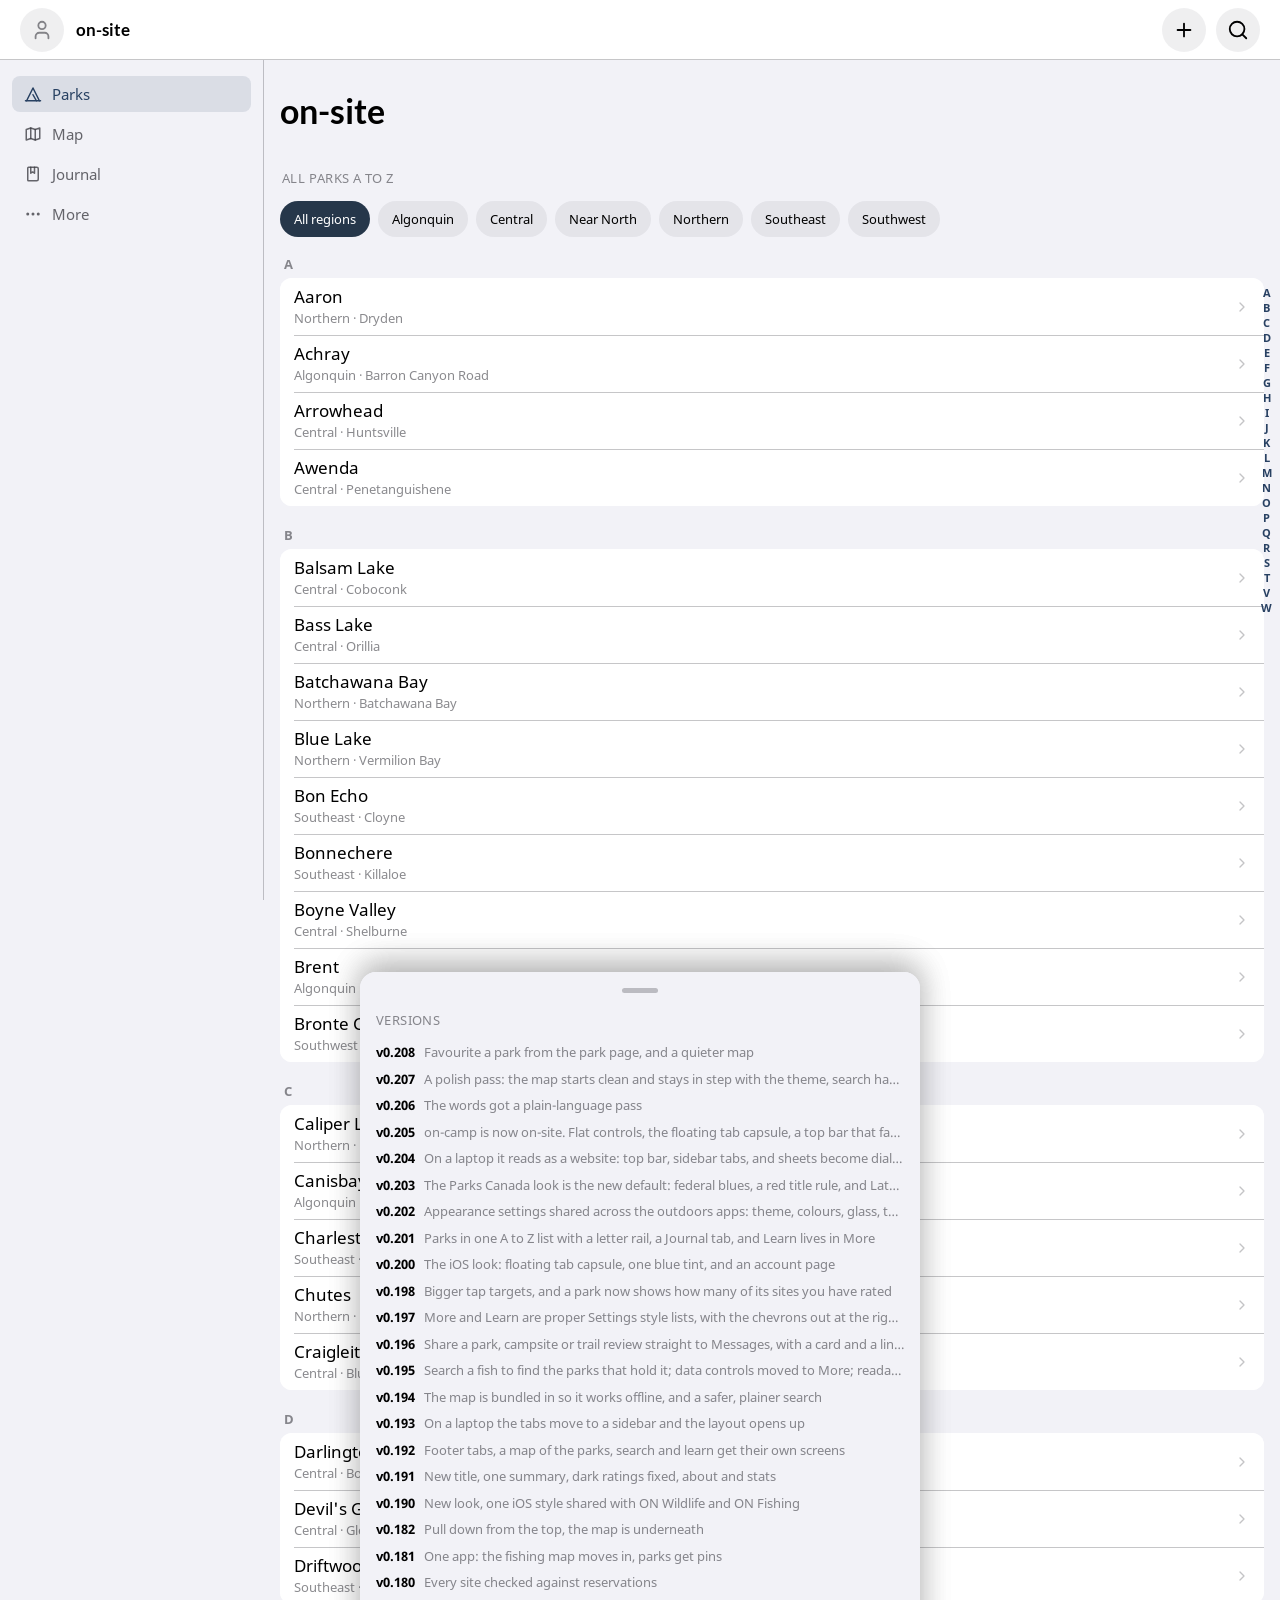
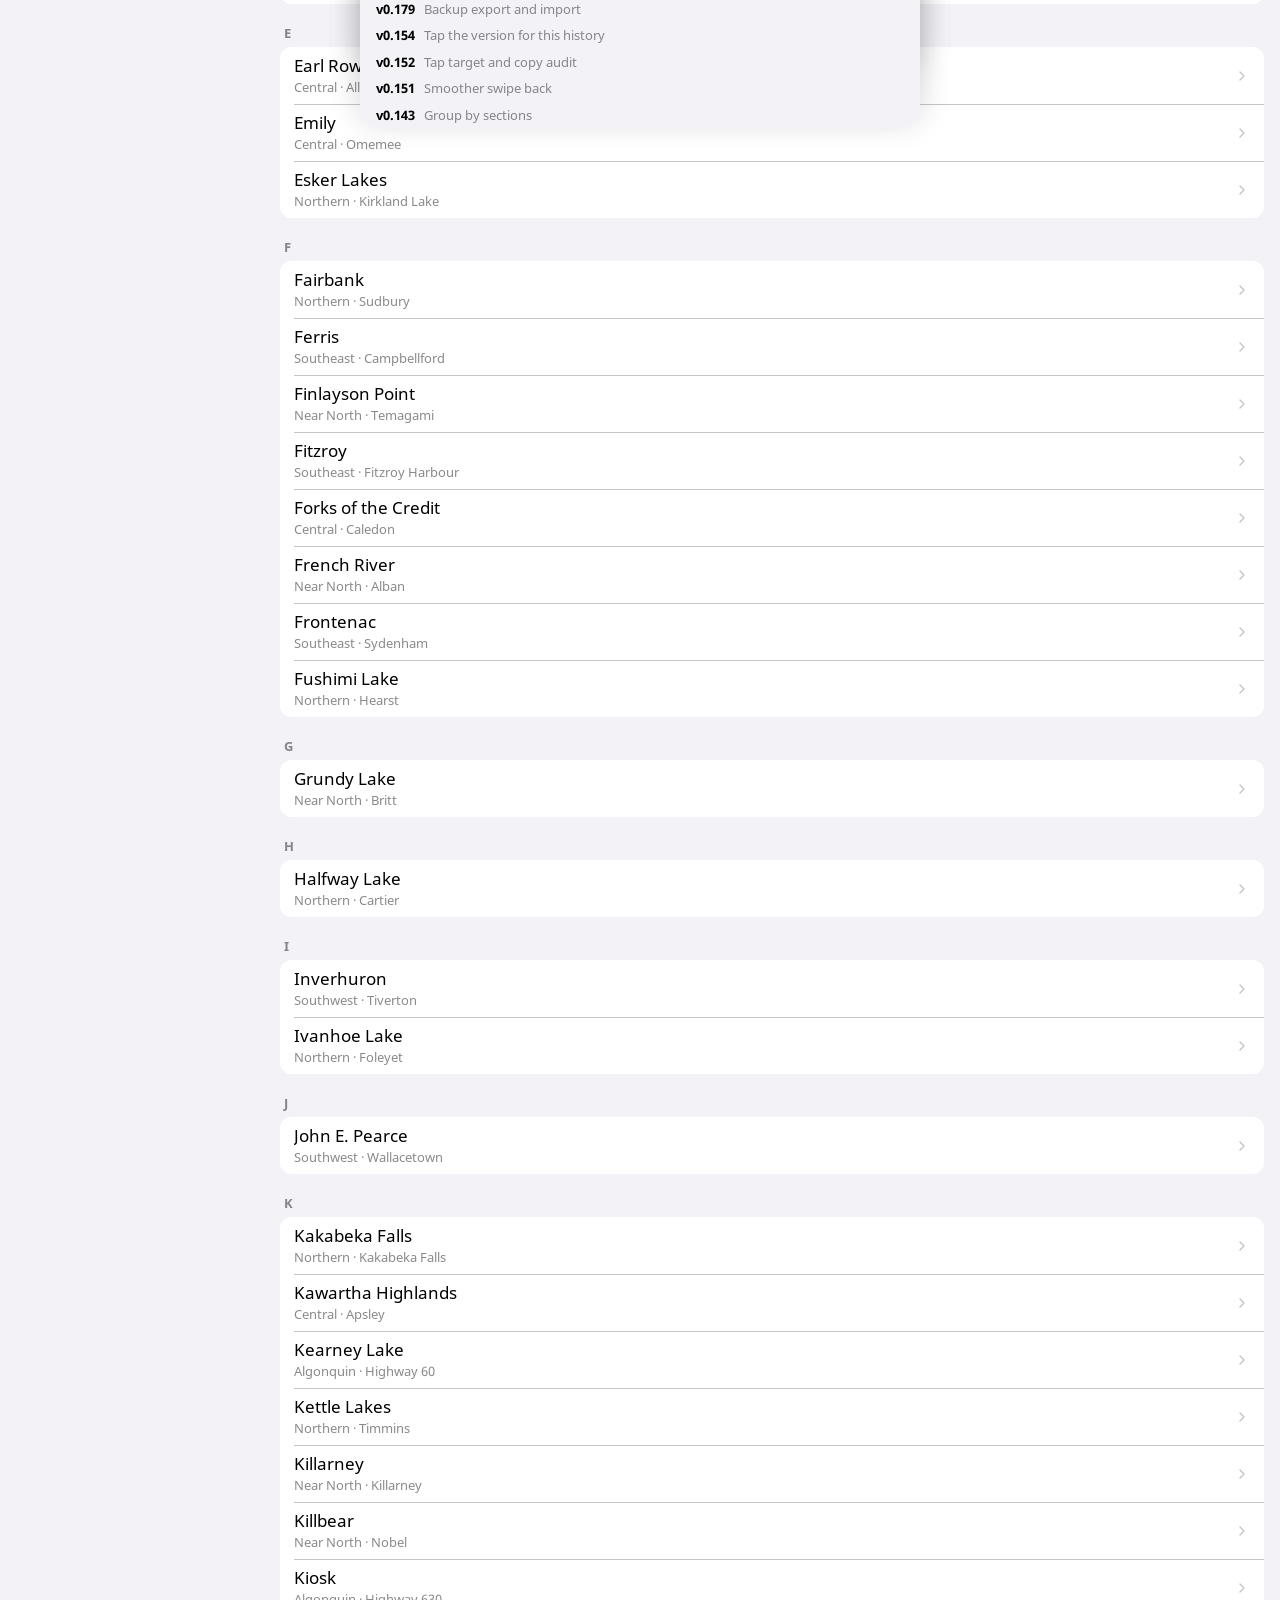
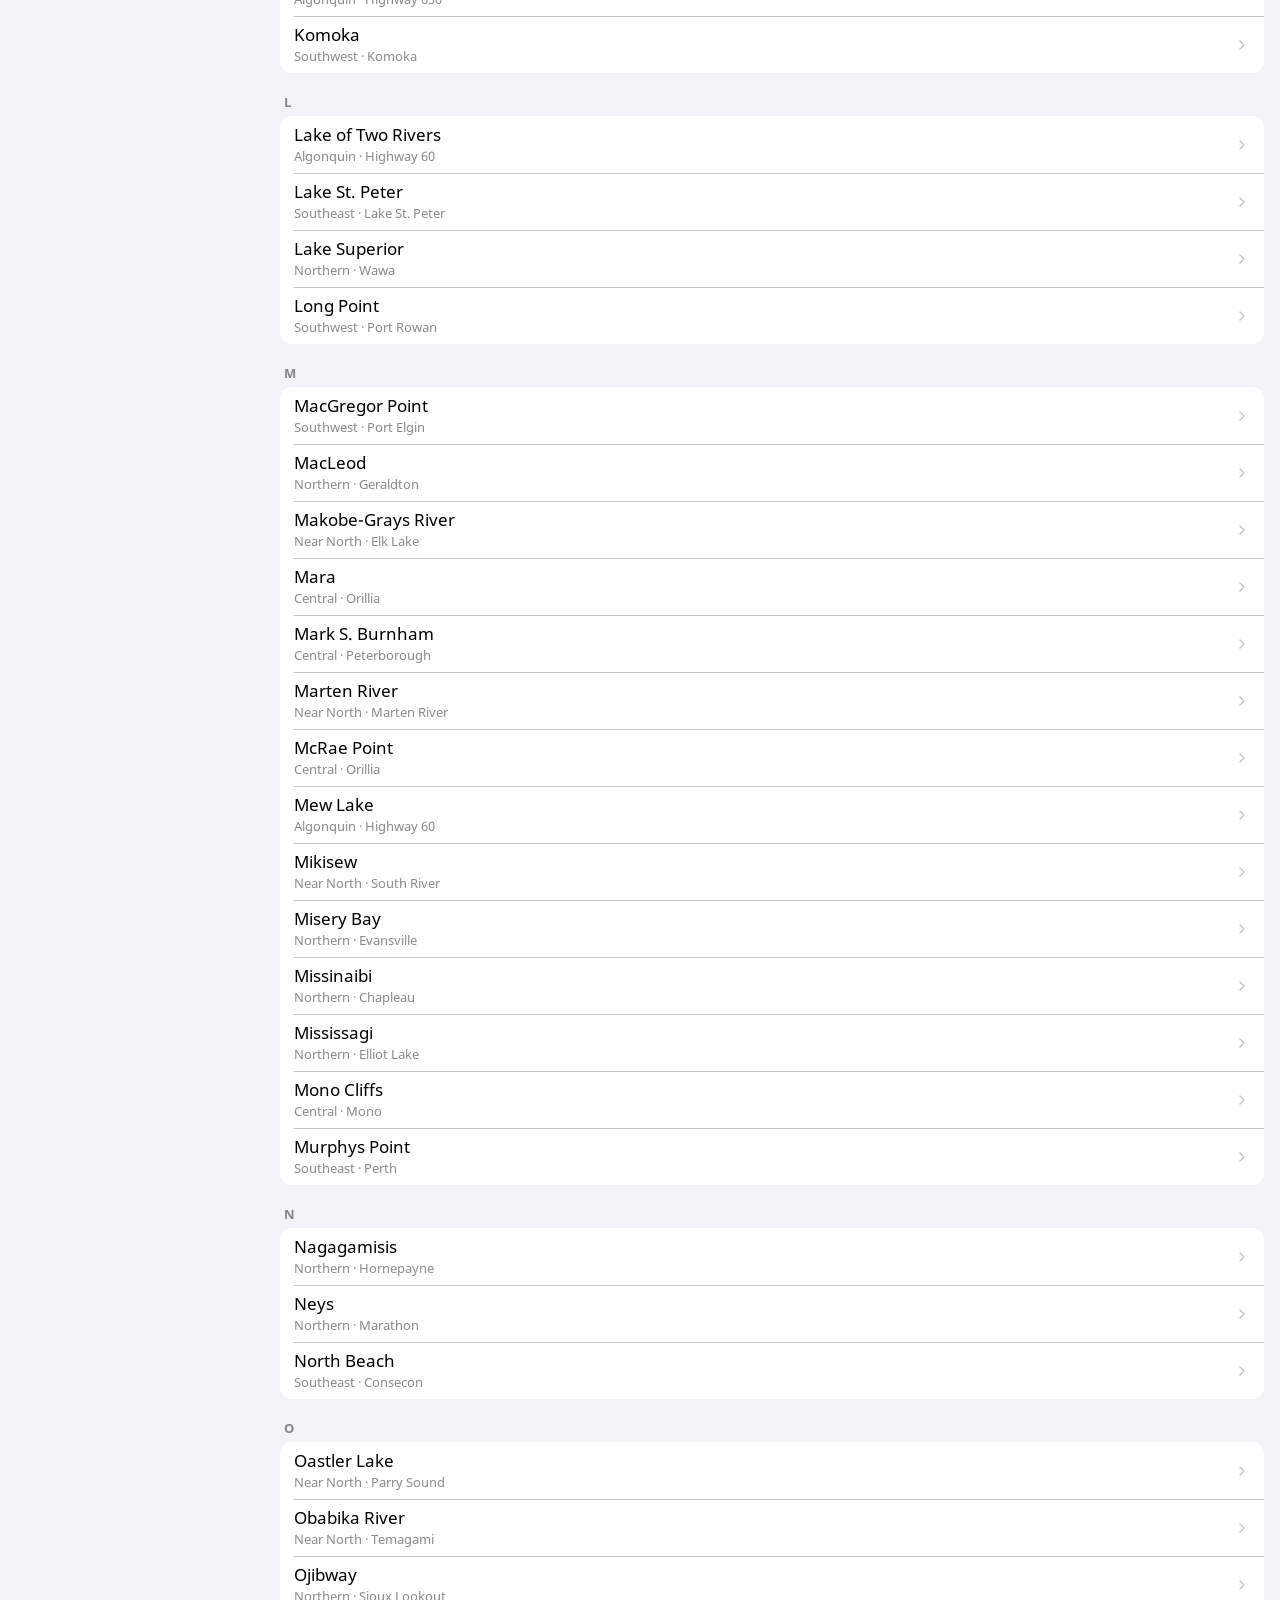
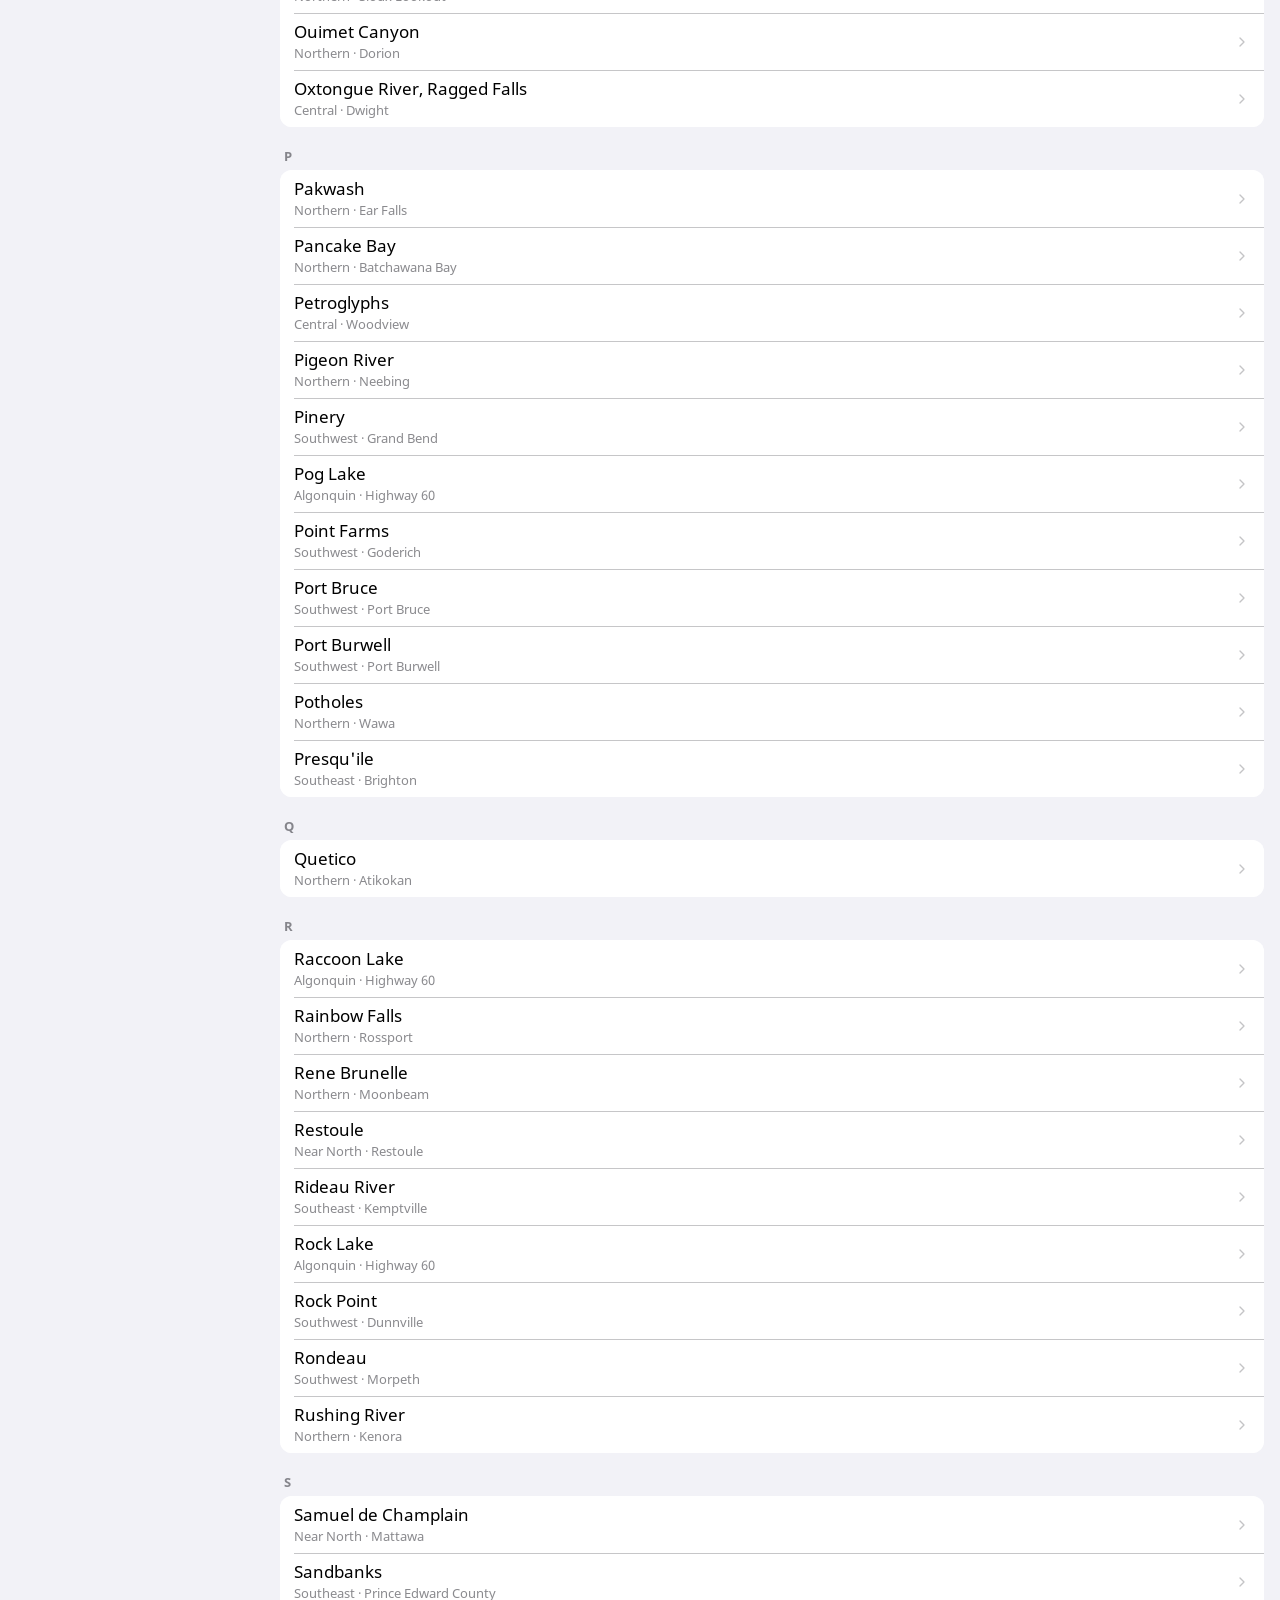
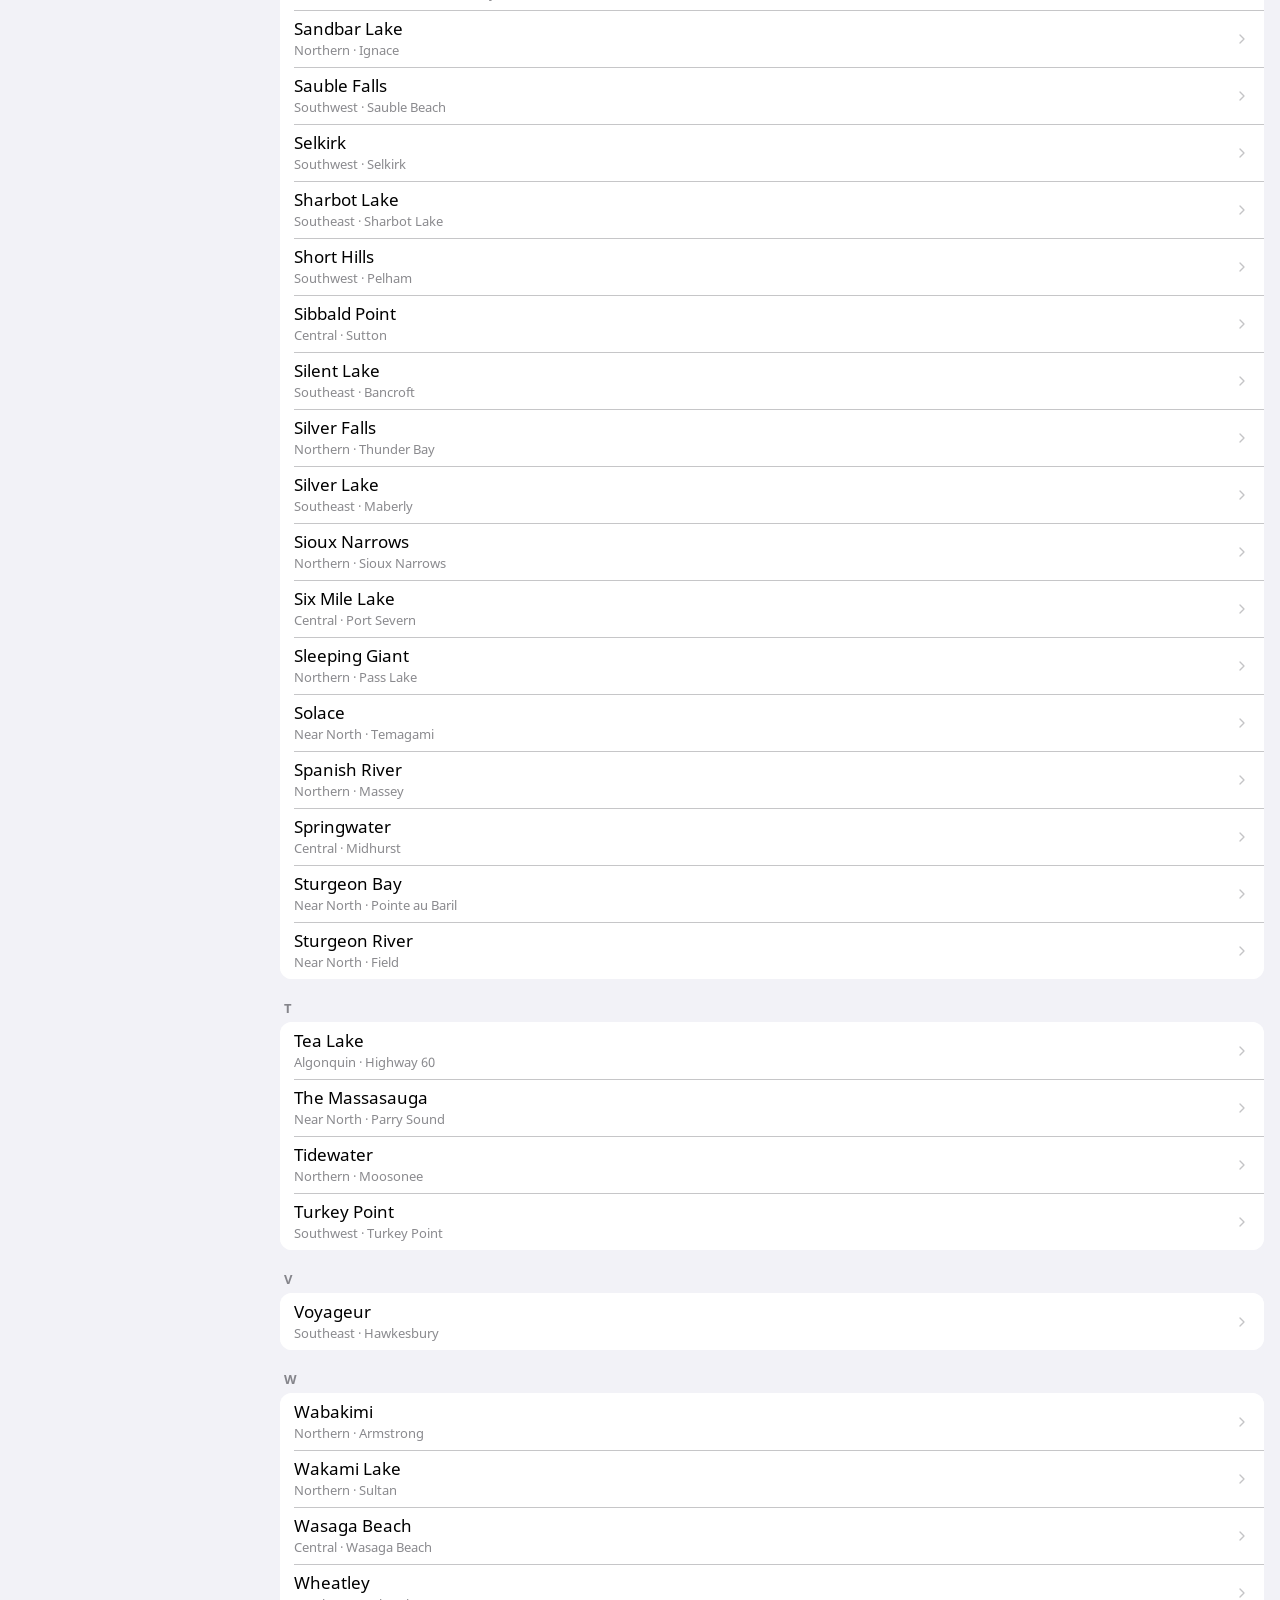
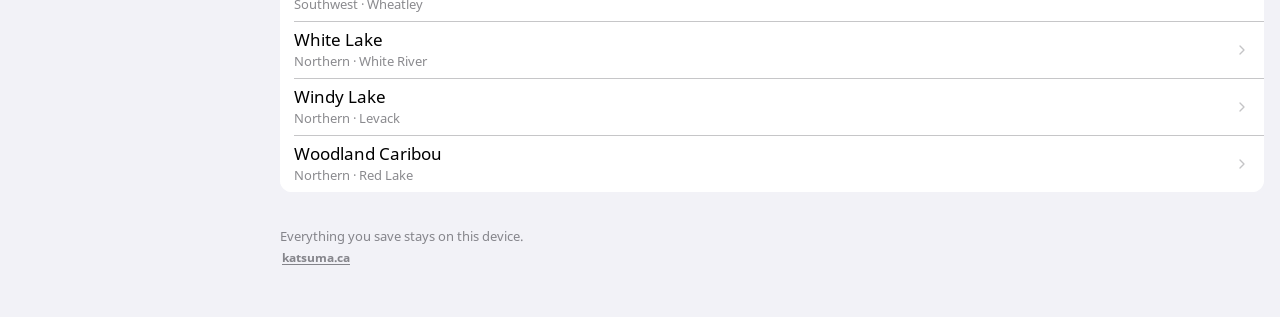
==== index.html @ 9e3ae84b "on-site: favourite a park from its own page, and a quieter map The heart on every park row sat direc" ====
<!DOCTYPE html>
<html lang="en">
<head>
<meta charset="UTF-8">
<meta name="viewport" content="width=device-width,initial-scale=1,viewport-fit=cover">
<title>on-site, an Ontario Parks site journal</title>
<link rel="manifest" href="./manifest.json">
<meta name="theme-color" content="#F2F2F7" media="(prefers-color-scheme: light)">
<meta name="theme-color" content="#000000" media="(prefers-color-scheme: dark)">
<meta name="apple-mobile-web-app-capable" content="yes">
<meta name="mobile-web-app-capable" content="yes">
<meta name="apple-mobile-web-app-status-bar-style" content="default">
<meta name="apple-mobile-web-app-title" content="on-site">
<link rel="apple-touch-icon" href="./apple-touch-icon.png">
<link rel="icon" type="image/png" href="./icon-192.png">
<script>
/* Appearance, stamped before first paint so there is no flash. One JSON key,
   'outdoors-appearance', shared by every outdoors app on this origin:
   { theme:'auto'|'light'|'dark', glass:'on'|'off', palette, face, size:'s'|'m'|'l'|'xl' }.
   Defaults (auto, on, m) stamp nothing. This app wears the parks look only:
   palettes and faces stored by the sibling apps are read but never stamped
   here. The old per-app 'oncamp-appearance' theme migrates into the key
   once, then only the key is read. */
(function(){
  var d=document.documentElement;
  try{
    var K='outdoors-appearance', a=null, save=false;
    try{ a=JSON.parse(localStorage.getItem(K)); }catch(x){}
    if(!a||typeof a!=='object') a={};
    var old=localStorage.getItem('oncamp-appearance');
    if(old!=null){
      if((old==='light'||old==='dark')&&!a.theme){ a.theme=old; save=true; }
      localStorage.removeItem('oncamp-appearance');
    }
    /* one time: face "system" saved before the parks round was the old
       default, not a choice, so it moves to the new default. a System
       pick made in the panel now writes v2 alongside, so it sticks. */
    if(a.face==='system'&&!a.v2){ delete a.face; a.v2=1; save=true; }
    if(a.palette==='shore'){ a.palette='parks'; save=true; }
    if(save) localStorage.setItem(K,JSON.stringify(a));
    if(a.theme==='light'||a.theme==='dark') d.setAttribute('data-theme',a.theme);
    if(a.glass==='off') d.setAttribute('data-glass','off');
    /* this app wears the parks look only: stored palettes and faces from
       the sibling apps are read but never stamped here */
    if(['s','l','xl'].indexOf(a.size)>=0) d.setAttribute('data-textsize',a.size);
  }catch(e){}
})();
</script>
<link rel="stylesheet" href="assets/ios.css">
</head>
<body>

<header class="ios-header" id="iosHeader">
  <div class="ios-header-row">
    <button class="ios-avatar" id="avatarBtn" type="button" aria-label="Account"><svg aria-hidden="true"><use href="assets/icons.svg#user"/></svg></button>
    <span class="ios-brand">on-site</span>
    <div class="ios-header-actions">
      <button class="ios-glass-btn" id="rateSiteBtn" type="button" aria-label="Rate a campsite"><svg aria-hidden="true"><use href="assets/icons.svg#plus"/></svg></button>
      <button class="ios-glass-btn" id="searchBtn" type="button" aria-label="Search"><svg aria-hidden="true"><use href="assets/icons.svg#search"/></svg></button>
    </div>
  </div>
</header>

<main id="views">
<section id="view-parks">
  <div class="appbar">
    <div class="titlebar"><h1 id="appTitle" style="cursor:pointer;-webkit-tap-highlight-color:transparent">on-site</h1></div>
  </div>
  <div class="wrap">
    <div id="parkList"></div>

  </div>
  <div class="azrail" id="azRail" aria-label="Jump to a letter" hidden></div>
  <footer>
    Everything you save stays on this device.<br>
    <a class="footlink" href="https://katsuma.ca/" target="_blank" rel="noopener">katsuma.ca</a>
  </footer>
</section>

<section id="view-park" hidden>
  <div class="backbar"><div class="inner">
    <button class="backbtn" id="backBtn"><svg width="20" height="20" viewBox="0 0 24 24" fill="none" stroke="currentColor" stroke-width="2.4"><path d="m15 18-6-6 6-6"/></svg><span id="backLabel">All Parks</span></button>
  </div></div>
  <div class="wrap" id="parkBody"></div>
  <footer>
    Everything you save stays on this device.<br>
    <a class="footlink" href="https://katsuma.ca/" target="_blank" rel="noopener">katsuma.ca</a>
    <br><br>
    <button class="resetlink" id="resetBtnPark"></button>
  </footer>
</section>

<section id="view-search" class="tabscreen" hidden>
  <div class="wrap">
    <div class="search-head">
      <h1 class="screen-title" data-i18n="Search">Search</h1>
      <button class="search-cancel" id="searchCancel" type="button" data-i18n="Cancel">Cancel</button>
    </div>
    <div class="gsearch" id="gsearch">
      <svg width="18" height="18" viewBox="0 0 24 24" fill="none" stroke="currentColor" stroke-width="2" aria-hidden="true"><circle cx="11" cy="11" r="7"/><path d="m20 20-3.5-3.5"/></svg>
      <input id="gq" inputmode="search" autocomplete="off" placeholder="Search parks, campgrounds and sites" data-i18n-ph="Search parks, campgrounds and sites" aria-label="Search parks, campgrounds and sites">
      <button class="gclear" id="gclear" aria-label="Clear search">✕</button>
    </div>
    <div id="gresults" class="gresults" hidden></div>
    <p class="search-hint" id="searchHint" data-i18n="Every park, campground, site and trail in the guide.">Every park, campground, site and trail in the guide.</p>
  </div>
</section>

<section id="view-map" class="tabscreen" hidden>
  <div class="map-wrap">
    <div id="campMap"></div>
    <div class="map-card" id="campMapChips"></div>
    <div class="map-fabs"><button class="fab" id="mapLocate" type="button" aria-label="Find my location"><svg viewBox="0 0 24 24" fill="none" stroke="currentColor" stroke-width="2"><circle cx="12" cy="12" r="7"/><path d="M12 2v3M12 19v3M2 12h3M19 12h3"/><circle cx="12" cy="12" r="2.4" fill="currentColor" stroke="none"/></svg></button></div>
  </div>
</section>

<section id="view-journal" class="tabscreen" hidden>
  <h1 class="screen-title" data-i18n="Journal">Journal</h1>
  <div class="wrap" id="journalBody"></div>
</section>

<section id="view-shared" class="tabscreen" hidden>
  <h1 class="screen-title" data-i18n="Shared with you">Shared with you</h1>
  <p class="screen-sub">A park review someone sent you.</p>
  <div class="wrap" id="sharedBody"></div>
</section>

<section id="view-account" class="tabscreen" hidden>
  <div class="wrap">
    <div class="acct-hero">
      <div class="acct-avatar" id="acctAvatar" aria-hidden="true"><svg aria-hidden="true"><use href="assets/icons.svg#user"/></svg></div>
    </div>

    <div class="ios-group">
      <label class="ios-row ios-row--plain" for="displayName">
        <span class="ios-row-body"><span class="ios-row-title" data-i18n="Name">Name</span></span>
        <input class="acct-input" id="displayName" type="text" placeholder="Your name" data-i18n-ph="Your name" autocomplete="name" enterkeyhint="done">
      </label>
    </div>
    <p class="ios-group-foot">Your avatar initial, shared with the other outdoors apps. It never leaves this device.</p>

    <div class="acct-stats">
      <div class="acct-stat"><b id="stParks" class="tnum">0</b><span data-i18n="Parks visited">Parks visited</span></div>
      <div class="acct-stat"><b id="stSites" class="tnum">0</b><span data-i18n="Ratings">Ratings</span></div>
      <div class="acct-stat"><b id="stPhotos" class="tnum">0</b><span data-i18n="Photos">Photos</span></div>
    </div>

    <div class="ios-group">
      <button class="ios-row" id="acctPhotosBtn" type="button">
        <span class="ios-tile ios-tile--orange"><svg aria-hidden="true"><use href="assets/icons.svg#image"/></svg></span>
        <span class="ios-row-body"><span class="ios-row-title">Photos</span></span>
        <span class="ios-row-value tnum" id="acctPhotoCount"></span>
        <span class="ios-chevron"><svg aria-hidden="true"><use href="assets/icons.svg#chevron-right"/></svg></span>
      </button>
      <div class="ios-row">
        <span class="ios-tile ios-tile--graphite"><svg aria-hidden="true"><use href="assets/icons.svg#lock"/></svg></span>
        <span class="ios-row-body"><span class="ios-row-title">Visibility</span><span class="ios-row-sub">Everything stays on this phone</span></span>
        <span class="ios-row-value">Private</span>
      </div>
      <button class="ios-row" id="acctExportBtn" type="button">
        <span class="ios-tile ios-tile--grey"><svg aria-hidden="true"><use href="assets/icons.svg#download"/></svg></span>
        <span class="ios-row-body"><span class="ios-row-title">Export a backup</span></span>
        <span class="ios-chevron"><svg aria-hidden="true"><use href="assets/icons.svg#chevron-right"/></svg></span>
      </button>
      <button class="ios-row" id="acctImportBtn" type="button">
        <span class="ios-tile ios-tile--grey"><svg aria-hidden="true"><use href="assets/icons.svg#upload"/></svg></span>
        <span class="ios-row-body"><span class="ios-row-title">Import a backup</span></span>
        <span class="ios-chevron"><svg aria-hidden="true"><use href="assets/icons.svg#chevron-right"/></svg></span>
      </button>
      <div class="ios-row">
        <span class="ios-row-body"><span class="ios-row-title">Version</span></span>
        <span class="ios-row-value tnum" id="acctVersion"></span>
      </div>
    </div>
  </div>
</section>

<section id="view-photos" class="tabscreen" hidden>
  <div class="wrap">
    <button class="acct-back" id="photosBack" type="button"><svg aria-hidden="true"><use href="assets/icons.svg#chevron-left"/></svg>Account</button>
  </div>
  <h1 class="screen-title" data-i18n="Photos">Photos</h1>
  <p class="screen-sub">Tap a photo to open its site.</p>
  <div class="wrap"><div class="pgrid" id="photosGrid"></div></div>
</section>

<div class="backdrop" id="backdrop"></div>
<div class="sheet" id="sheet" role="dialog" aria-modal="true" aria-label="Rate">
  <div class="grabber"></div>
  <div class="kind" id="d-kind">Site</div>
  <div class="d-where" id="d-where"></div>
  <h2 class="d-title" id="d-title">,</h2>
  <div class="ctx" id="d-ctx"></div>
  <label class="fld">Rating</label>
  <div class="dots" id="dots"></div>
  <button class="want-btn" id="wantBtn" aria-pressed="false">☆ Wishlist</button>
  <label class="fld" for="d-notes" id="notesLabel">Notes</label>
  <textarea id="d-notes" placeholder=""></textarea>
  <div id="photoWrap">
    <label class="fld">Photos</label>
    <div class="photo-actions">
      <button class="pa-btn" id="cameraBtn"><svg width="18" height="18" viewBox="0 0 24 24" fill="none" stroke="currentColor" stroke-width="2"><path d="M14.5 4h-5L8 6H4a1 1 0 0 0-1 1v11a1 1 0 0 0 1 1h16a1 1 0 0 0 1-1V7a1 1 0 0 0-1-1h-4l-1.5-2Z"/><circle cx="12" cy="12.5" r="3.2"/></svg>Camera</button>
      <button class="pa-btn" id="libraryBtn"><svg width="18" height="18" viewBox="0 0 24 24" fill="none" stroke="currentColor" stroke-width="2.2"><path d="M12 5v14M5 12h14"/></svg>Add photos</button>
    </div>
    <div class="photos" id="photos"></div>
    <div class="photo-note" id="photoNote">Please do not photograph occupied sites.</div>
    <input type="file" id="photoInput" accept="image/*" multiple hidden>
    <input type="file" id="cameraInput" accept="image/*" capture="environment" hidden>
  </div>
  <button class="btn-share" id="shareReviewBtn" type="button">Share this review</button>
  <div class="sheet-foot">
    <button class="btn-clear" id="clearBtn">Clear</button>
    <button class="btn-done" id="doneBtn">Done</button>
  </div>
</div>
<div class="lightbox" id="lightbox"><img id="lightboxImg" alt="site photo"></div>

<div class="backdrop" id="settingsBackdrop"></div>
<div class="sheet" id="versionsSheet" role="dialog" aria-modal="true" aria-label="Versions">
  <div class="grabber"></div>
  <div class="kind" style="margin-bottom:12px">Versions</div>
  <div class="verline"><span class="vv">v0.208</span>Favourite a park from the park page, and a quieter map</div>
  <div class="verline"><span class="vv">v0.207</span>A polish pass: the map starts clean and stays in step with the theme, search has its own screen, favourites, and a French option</div>
  <div class="verline"><span class="vv">v0.206</span>The words got a plain-language pass</div>
  <div class="verline"><span class="vv">v0.205</span>on-camp is now on-site. Flat controls, the floating tab capsule, a top bar that fades in, and the GitHub dark theme</div>
  <div class="verline"><span class="vv">v0.204</span>On a laptop it reads as a website: top bar, sidebar tabs, and sheets become dialogs</div>
  <div class="verline"><span class="vv">v0.203</span>The Parks Canada look is the new default: federal blues, a red title rule, and Lato with Noto Sans</div>
  <div class="verline"><span class="vv">v0.202</span>Appearance settings shared across the outdoors apps: theme, colours, glass, text size and face</div>
  <div class="verline"><span class="vv">v0.201</span>Parks in one A to Z list with a letter rail, a Journal tab, and Learn lives in More</div>
  <div class="verline"><span class="vv">v0.200</span>The iOS look: floating tab capsule, one blue tint, and an account page</div>
  <div class="verline"><span class="vv">v0.198</span>Bigger tap targets, and a park now shows how many of its sites you have rated</div>
  <div class="verline"><span class="vv">v0.197</span>More and Learn are proper Settings style lists, with the chevrons out at the right edge</div>
  <div class="verline"><span class="vv">v0.196</span>Share a park, campsite or trail review straight to Messages, with a card and a link that opens it</div>
  <div class="verline"><span class="vv">v0.195</span>Search a fish to find the parks that hold it; data controls moved to More; readable orange</div>
  <div class="verline"><span class="vv">v0.194</span>The map is bundled in so it works offline, and a safer, plainer search</div>
  <div class="verline"><span class="vv">v0.193</span>On a laptop the tabs move to a sidebar and the layout opens up</div>
  <div class="verline"><span class="vv">v0.192</span>Footer tabs, a map of the parks, search and learn get their own screens</div>
  <div class="verline"><span class="vv">v0.191</span>New title, one summary, dark ratings fixed, about and stats</div>
  <div class="verline"><span class="vv">v0.190</span>New look, one iOS style shared with ON Wildlife and ON Fishing</div>
  <div class="verline"><span class="vv">v0.182</span>Pull down from the top, the map is underneath</div>
  <div class="verline"><span class="vv">v0.181</span>One app: the fishing map moves in, parks get pins</div>
  <div class="verline"><span class="vv">v0.180</span>Every site checked against reservations</div>
  <div class="verline"><span class="vv">v0.179</span>Backup export and import</div>
  <div class="verline"><span class="vv">v0.154</span>Tap the version for this history</div>
  <div class="verline"><span class="vv">v0.152</span>Tap target and copy audit</div>
  <div class="verline"><span class="vv">v0.151</span>Smoother swipe back</div>
  <div class="verline"><span class="vv">v0.143</span>Group by sections</div>
  <div class="verline"><span class="vv">v0.142</span>About moved into the title sheet</div>
  <div class="verline"><span class="vv">v0.133</span>Park rating on every park</div>
  <div class="verline"><span class="vv">v0.128</span>Per park stats and graphs</div>
  <div class="verline"><span class="vv">v0.124</span>Fixed iOS update delivery</div>
  <div class="verline"><span class="vv">v0.116</span>Driving times from any town</div>
  <div class="verline"><span class="vv">v0.111</span>Per park data reset</div>
  <div class="verline"><span class="vv">v0.110</span>Swipe back gesture</div>
  <div class="verline"><span class="vv">v0.106</span>Haptics and animations</div>
  <div class="verline"><span class="vv">v0.104</span>Note zoom fix, better search</div>
  <div class="verline"><span class="vv">v0.100</span>Every reservable Ontario Park</div>
  <div class="verline"><span class="vv">v0.93</span>Pinning and sort options</div>
  <div class="verline"><span class="vv">v0.92</span>Day use parks</div>
  <div class="verline"><span class="vv">v0.79</span>Wishlists and photos</div>
  <div class="verline"><span class="vv">v0.62</span>Region filters</div>
  <div class="verline"><span class="vv">v0.51</span>Barrier and radio free markers</div>
  <div class="verline"><span class="vv">v0.44</span>Offline and home screen install</div>
  <div class="verline"><span class="vv">v0.35</span>Collapsible campgrounds</div>
  <div class="verline"><span class="vv">v0.27</span>Facilities and park links</div>
  <div class="verline"><span class="vv">v0.21</span>Fishing info and FMZ links</div>
  <div class="verline"><span class="vv">v0.12</span>Score colours and top sites</div>
  <div class="verline"><span class="vv">v0.3</span>Photos and trail ratings</div>
  <div class="verline"><span class="vv">v0.2</span>Notes and search</div>
  <div class="verline"><span class="vv">v0.1</span>Initial release</div>
</div>

<section id="view-more" class="tabscreen" hidden>
  <h1 class="screen-title" data-i18n="More">More</h1>
  <div class="wrap">

  <h2 class="ios-section-title">Learn</h2>
  <div id="learnBody"></div>
  <p class="ios-group-foot">These notes cover safety and low-impact camping in Ontario parks.</p>

  <h2 class="ios-section-title">Your data</h2>
  <div class="ios-group">
    <button class="ios-row" id="exportBtn" type="button">
      <span class="ios-tile ios-tile--blue"><svg aria-hidden="true"><use href="assets/icons.svg#download"/></svg></span>
      <span class="ios-row-body"><span class="ios-row-title">Export a backup</span></span>
      <span class="ios-chevron"><svg aria-hidden="true"><use href="assets/icons.svg#chevron-right"/></svg></span>
    </button>
    <button class="ios-row" id="importBtn" type="button">
      <span class="ios-tile ios-tile--green"><svg aria-hidden="true"><use href="assets/icons.svg#upload"/></svg></span>
      <span class="ios-row-body"><span class="ios-row-title">Import a backup</span></span>
      <span class="ios-chevron"><svg aria-hidden="true"><use href="assets/icons.svg#chevron-right"/></svg></span>
    </button>
    <button class="ios-row" id="resetBtn" type="button">
      <span class="ios-tile ios-tile--red"><svg aria-hidden="true"><use href="assets/icons.svg#trash"/></svg></span>
      <span class="ios-row-body"><span class="ios-row-title destructive">Reset all data</span></span>
      <span class="ios-chevron"><svg aria-hidden="true"><use href="assets/icons.svg#chevron-right"/></svg></span>
    </button>
  </div>
  <p class="ios-group-foot">Export a backup to move your journal to another phone.</p>
  <input type="file" id="importInput" accept=".json,application/json" hidden>

  <h2 class="ios-section-title">Appearance</h2>
  <div class="ios-group" id="appearancePanel"></div>
  <p class="ios-group-foot">The outdoors apps on this device share these appearance settings.</p>

  <h2 class="ios-section-title">More from the Ontario outdoors</h2>
  <div class="ios-group">
    <a class="ios-row" href="https://katsuma0.github.io/on-wildlife/" target="_blank" rel="noopener">
      <span class="ios-tile ios-tile--green"><svg aria-hidden="true"><use href="assets/icons.svg#paw"/></svg></span>
      <span class="ios-row-body"><span class="ios-row-title">on-wildlife</span></span>
      <span class="ios-chevron"><svg aria-hidden="true"><use href="assets/icons.svg#chevron-right"/></svg></span>
    </a>
    <a class="ios-row" id="fishLink" href="https://katsuma0.github.io/on-fishing/" target="_blank" rel="noopener">
      <span class="ios-tile ios-tile--blue"><svg aria-hidden="true"><use href="assets/icons.svg#fish"/></svg></span>
      <span class="ios-row-body"><span class="ios-row-title">on-fishing</span></span>
      <span class="ios-chevron"><svg aria-hidden="true"><use href="assets/icons.svg#chevron-right"/></svg></span>
    </a>
  </div>
  <p class="ios-group-foot">on-wildlife and on-fishing are companion apps with the same design as on-site.</p>

  <h2 class="ios-section-title">About</h2>
  <div class="aboutbody">
    <p>on-site is a private journal for Ontario Parks campsites. Walk a campground, rate each site out of five, add a note or a photo, and mark the ones worth booking again. It covers every reservable Ontario Park, down to the campgrounds, the individual sites, and the trails.</p>
    <p>on-camp is now called on-site. Another product already uses the name CampOn, so this app has a new name. Nothing else changed.</p>
    <p>I book the camping trips for my friends and family, and choosing a site you have never seen is a gamble. Some are good and some are not, and a year later you cannot remember which was which. This is the notebook I wanted for that.</p>
    <p>Everything you save stays on this device. There is no account, no server, and nothing is tracked. Ratings and notes live in the browser and photos in local storage, and you can export a backup to a file and load it on another phone. Please do not photograph occupied sites, and leave a site the way you would want to find it.</p>
  </div>
  <div class="ios-group" id="aboutStats" style="margin-top:16px"></div>
  </div>
</section>
</main>

<nav class="ios-tabbar" id="tabbar" aria-label="Sections">
  <button class="ios-tab tab active" data-tab="guide" type="button" aria-current="page"><svg aria-hidden="true"><use href="assets/icons.svg#tent"/></svg><span>Parks</span></button>
  <button class="ios-tab tab" data-tab="map" type="button"><svg aria-hidden="true"><use href="assets/icons.svg#map"/></svg><span>Map</span></button>
  <button class="ios-tab tab" data-tab="journal" type="button"><svg aria-hidden="true"><use href="assets/icons.svg#notebook"/></svg><span>Journal</span></button>
  <button class="ios-tab tab" data-tab="more" type="button"><svg aria-hidden="true"><use href="assets/icons.svg#ellipsis"/></svg><span>More</span></button>
</nav>

<script defer src="vendor/leaflet/leaflet.js"></script>
<script defer src="data/parks.js"></script>
<script defer src="data/park-pins.js"></script>
<script defer src="data/ecosystem.js"></script>
<script defer src="share.js"></script>
<script defer src="app.js"></script>
<script defer src="map.js"></script>
</body>
</html>
---- assets/ios.css ----
/* =====================================================================
   ios.css, part 1 of 3: the shared iOS design system.
   One stylesheet per site. Tokens live on :root; dark mode follows the
   OS through prefers-color-scheme. The apps carry their own
   Auto / Light / Dark setting, which lands as data-theme on <html> and
   must win in both directions. The .ios-scheme-* classes expose the
   same two palettes to the styleguide so it can show both modes on one
   page without duplicating a token anywhere else.
   No hex outside the token blocks below.
   ===================================================================== */

:root {
  /* ground and surfaces */
  --bg: #F2F2F7;
  --card: #FFFFFF;
  --card-pressed: #D1D1D6;

  /* text */
  --label: #000000;
  --label-2: rgba(60, 60, 67, .60);
  --label-3: rgba(60, 60, 67, .30);
  --sep: rgba(60, 60, 67, .29);

  /* chrome and tint */
  --tint: #007AFF;
  --tint-press: #0062CC;
  --tint-text: #0066CC;
  --tint-fill: #0066CC;
  --label-aa: rgba(60, 60, 67, .78);
  --tint-soft: rgba(0, 122, 255, .12);
  --on-tint: #FFFFFF;
  --chrome: rgba(255, 255, 255, .72);

  /* accents, one per tile colour */
  --green: #34C759;
  --blue: #007AFF;
  --purple: #AF52DE;
  --grey: #8E8E93;
  --graphite: #48484A;
  --orange: #FF9500;
  --yellow: #FFCC00;
  --red: #FF3B30;

  /* system fills */
  --fill: rgba(120, 120, 128, .12);
  --fill-strong: rgba(120, 120, 128, .2);
  --press-pill: rgba(120, 120, 128, .16);
  --shadow-float: 0 8px 24px rgba(0, 0, 0, .12);


  /* Apple type scale (Dynamic Type at the default Large setting).
     Sizes, line heights and tracking straight from the HIG; every
     font-size in this file must be one of these. */
  --font-sys: -apple-system, BlinkMacSystemFont, system-ui, "Segoe UI", Roboto, sans-serif;
  --fs-large-title: 34px; --lh-large-title: 41px; --ls-large-title: 0.37px;
  --fs-title1: 28px; --lh-title1: 34px; --ls-title1: 0.36px;
  --fs-title2: 22px; --lh-title2: 28px; --ls-title2: 0.35px;
  --fs-title3: 20px; --lh-title3: 25px; --ls-title3: 0.38px;
  --fs-headline: 17px; --lh-headline: 22px; --ls-headline: -0.41px;
  --fs-body: 17px; --lh-body: 22px; --ls-body: -0.41px;
  --fs-callout: 16px; --lh-callout: 21px; --ls-callout: -0.32px;
  --fs-subhead: 15px; --lh-subhead: 20px; --ls-subhead: -0.24px;
  --fs-footnote: 13px; --lh-footnote: 18px; --ls-footnote: -0.08px;
  --fs-caption1: 12px; --lh-caption1: 16px; --ls-caption1: 0;
  --fs-caption2: 11px; --lh-caption2: 13px; --ls-caption2: 0.07px;
  --fs-tab: 10px;   /* the one exception: tab bar labels, as on iOS */

  /* geometry */
  --r-group: 12px;
  --r-tile: 7px;
  --row-min: 48px;
  --gutter: 16px;

  /* compat aliases: older component css reads these names */
  --bg-elevated: var(--card);
  --bg-secondary: var(--bg);
  --bar: var(--chrome);
  --bar-border: var(--sep);
  --separator: var(--sep);
  --tab-inactive: var(--label-2);
}

@media (prefers-color-scheme: dark) {
  :root:not([data-theme="light"]) {
    --bg: #000000;
    --card: #1C1C1E;
    --card-pressed: #2C2C2E;
    --label: #FFFFFF;
    --label-2: rgba(235, 235, 245, .60);
    --label-3: rgba(235, 235, 245, .30);
    --sep: rgba(84, 84, 88, .65);
    --tint: #0A84FF;
    --tint-press: #409CFF;
    --tint-text: #0A84FF;
    --tint-fill: #0A84FF;
    --label-aa: rgba(235, 235, 245, .75);
    --tint-soft: rgba(10, 132, 255, .16);
    --chrome: rgba(28, 28, 30, .72);
    --green: #30D158;
    --blue: #0A84FF;
    --purple: #BF5AF2;
    --graphite: #3A3A3C;
    --orange: #FF9F0A;
    --yellow: #FFD60A;
    --red: #FF453A;
    --fill: rgba(120, 120, 128, .24);
    --fill-strong: rgba(120, 120, 128, .36);
    --press-pill: rgba(120, 120, 128, .29);
    color-scheme: dark;
  }
}

/* The in-app theme picker must beat the OS in both directions, and the
   styleguide borrows the same palettes for its side by side panels. */
:root[data-theme="light"],
.ios-scheme-light {
  --bg: #F2F2F7;
  --card: #FFFFFF;
  --card-pressed: #D1D1D6;
  --label: #000000;
  --label-2: rgba(60, 60, 67, .60);
  --label-3: rgba(60, 60, 67, .30);
  --sep: rgba(60, 60, 67, .29);
  --tint: #007AFF;
  --tint-press: #0062CC;
  --tint-text: #0066CC;
  --tint-fill: #0066CC;
  --label-aa: rgba(60, 60, 67, .78);
  --tint-soft: rgba(0, 122, 255, .12);
  --chrome: rgba(255, 255, 255, .72);
  --green: #34C759;
  --blue: #007AFF;
  --purple: #AF52DE;
  --grey: #8E8E93;
  --graphite: #48484A;
  --orange: #FF9500;
  --yellow: #FFCC00;
  --red: #FF3B30;
  --fill: rgba(120, 120, 128, .12);
  --fill-strong: rgba(120, 120, 128, .2);
  --press-pill: rgba(120, 120, 128, .16);
  color-scheme: light;
}
:root[data-theme="dark"],
.ios-scheme-dark {
  --bg: #000000;
  --card: #1C1C1E;
  --card-pressed: #2C2C2E;
  --label: #FFFFFF;
  --label-2: rgba(235, 235, 245, .60);
  --label-3: rgba(235, 235, 245, .30);
  --sep: rgba(84, 84, 88, .65);
  --tint: #0A84FF;
  --tint-press: #409CFF;
    --tint-text: #0A84FF;
    --tint-fill: #0A84FF;
    --label-aa: rgba(235, 235, 245, .75);
  --tint-soft: rgba(10, 132, 255, .16);
  --chrome: rgba(28, 28, 30, .72);
  --green: #30D158;
  --blue: #0A84FF;
  --purple: #BF5AF2;
  --grey: #8E8E93;
  --graphite: #3A3A3C;
  --orange: #FF9F0A;
  --yellow: #FFD60A;
  --red: #FF453A;
  --fill: rgba(120, 120, 128, .24);
  --fill-strong: rgba(120, 120, 128, .36);
  --press-pill: rgba(120, 120, 128, .29);
  color-scheme: dark;
}

/* ------------------------------------------------------------ globals */
* { box-sizing: border-box; }
html { -webkit-text-size-adjust: 100%; }
body {
  margin: 0;
  min-height: 100dvh;
  background: var(--bg);
  color: var(--label);
  font-family: var(--font-sys);
  font-size: var(--fs-body);
  line-height: var(--lh-body);
  letter-spacing: var(--ls-body);
  -webkit-font-smoothing: antialiased;
  -webkit-tap-highlight-color: transparent;
  overscroll-behavior-y: none;
  /* content must clear the floating tab bar */
  padding-bottom: 88px;
}
img { max-width: 100%; }
/* inline text links use the darker text tint so small type keeps AA contrast */
a { color: var(--tint-text, var(--tint)); text-decoration: none; }
button {
  font-family: inherit;
  color: inherit;
  background: none;
  border: 0;
  cursor: pointer;
  touch-action: manipulation;
}
:focus-visible {
  outline: 2px solid var(--tint);
  outline-offset: 2px;
  border-radius: 6px;
}
/* one centred column, capped at 640px */
.ios-page { max-width: 640px; margin: 0 auto; }

@media (prefers-reduced-motion: reduce) {
  *, *::before, *::after { transition-duration: .01ms !important; animation-duration: .01ms !important; }
}

/* ------------------------------------------------------- 1. header */
.ios-header {
  position: sticky;
  top: 0;
  z-index: 40;
  background: var(--chrome);
  -webkit-backdrop-filter: blur(24px) saturate(180%);
  backdrop-filter: blur(24px) saturate(180%);
  padding: calc(8px + env(safe-area-inset-top)) var(--gutter) 8px;
}
.ios-header-row {
  max-width: 640px;
  margin: 0 auto;
  display: flex;
  align-items: center;
  justify-content: space-between;
  gap: 12px;
  min-height: 44px;
}
.ios-avatar {
  width: 44px;
  height: 44px;
  border-radius: 50%;
  display: flex;
  align-items: center;
  justify-content: center;
  background: var(--fill-strong);
  color: var(--label);
  font-size: var(--fs-title3);
  font-weight: 600;
  text-decoration: none;
  overflow: hidden;
  flex: none;
}
.ios-avatar img { width: 100%; height: 100%; object-fit: cover; }
.ios-avatar svg { width: 22px; height: 22px; color: var(--label-2); }
.ios-avatar:active { background: var(--card-pressed); }
.ios-header-actions { display: flex; gap: 10px; margin-left: auto; }
.ios-glass-btn {
  width: 44px;
  height: 44px;
  border-radius: 50%;
  display: flex;
  align-items: center;
  justify-content: center;
  background: var(--fill);
  border: 0.5px solid var(--sep);
  color: var(--label);
}
.ios-glass-btn svg { width: 22px; height: 22px; }
.ios-glass-btn:active { background: var(--card-pressed); }

/* ------------------------------------------------ 2. section title */
.ios-section-title {
  display: flex;
  align-items: center;
  justify-content: space-between;
  gap: 12px;
  /* the github app sizes its section names (My Work, Favorites) like
     headline text, not like page titles */
  font-size: var(--fs-headline);
  font-weight: 600;
  letter-spacing: var(--ls-headline);
  line-height: var(--lh-headline);
  color: var(--label);
  margin: 26px 0 8px;
  padding-left: var(--gutter);
}
.ios-overflow {
  position: relative;
  width: 24px;
  height: 24px;
  flex: none;
  display: flex;
  align-items: center;
  justify-content: center;
  color: var(--label-2);
  margin-right: var(--gutter);
}
/* the glyph stays 24px per the spec; the thing you aim at is 44px */
.ios-overflow::after {
  content: "";
  position: absolute;
  top: 50%;
  left: 50%;
  width: 44px;
  height: 44px;
  transform: translate(-50%, -50%);
}
.ios-overflow svg { width: 24px; height: 24px; }

/* -------------------------------------------------------- 3. group */
.ios-group {
  background: var(--card);
  border-radius: var(--r-group);
  margin: 0 var(--gutter) 32px;
  overflow: hidden;
}
/* small footnote under a group, outside the card */
.ios-group-foot {
  font-size: var(--fs-footnote);
  letter-spacing: var(--ls-footnote);
  color: var(--label-2);
  margin: -24px var(--gutter) 32px;
  padding: 8px 4px 0;
  line-height: 1.35;
}

/* ---------------------------------------------------------- 4. row */
.ios-row {
  position: relative;
  display: flex;
  align-items: center;
  min-height: var(--row-min);
  padding: 8px 14px;
  gap: 12px;
  color: var(--label);
  font-size: var(--fs-body);
  letter-spacing: var(--ls-body);
  text-decoration: none;
  text-align: left;
  background: var(--card);
  /* a <button> is a form control: without this its row shrink-wraps */
  width: 100%;
  border: 0;
}
.ios-row:active { background: var(--card-pressed); }
/* separator starts at the label, never the card edge:
   14px pad + 32px tile + 12px gap = 58px when a tile leads the row */
.ios-row + .ios-row::before,
.ios-row + details > .ios-row::before {
  content: "";
  position: absolute;
  top: 0;
  left: 58px;
  right: 0;
  height: 0.5px;
  background: var(--sep);
}
/* rows with no leading tile: the label starts at the padding */
.ios-row--plain + .ios-row--plain::before { left: 14px; }
.ios-row-body { flex: 1; min-width: 0; }
.ios-row-title {
  display: block;
  font-size: var(--fs-body);
  line-height: var(--lh-body);
  letter-spacing: var(--ls-body);
  color: var(--label);
  overflow: hidden;
  text-overflow: ellipsis;
  white-space: nowrap;
}
.ios-row-sub {
  display: block;
  font-size: var(--fs-footnote);
  line-height: var(--lh-footnote);
  letter-spacing: var(--ls-footnote);
  color: var(--label-2);
  margin-top: 1px;
  overflow: hidden;
  text-overflow: ellipsis;
  white-space: nowrap;
}
.ios-row-value {
  flex: none;
  margin-left: auto;
  color: var(--label-2);
  font-size: var(--fs-body);
  letter-spacing: var(--ls-body);
  font-variant-numeric: tabular-nums;
}
.ios-chevron {
  flex: none;
  margin-left: auto;
  display: flex;
  color: var(--label-3);
}
.ios-row-value + .ios-chevron { margin-left: 8px; }
.ios-chevron svg { width: 16px; height: 16px; display: block; }

/* --------------------------------------------------------- 5. tile */
.ios-tile {
  width: 32px;
  height: 32px;
  border-radius: var(--r-tile);
  display: flex;
  align-items: center;
  justify-content: center;
  color: var(--on-tint);
  flex: none;
}
.ios-tile svg { width: 18px; height: 18px; }
.ios-tile--green { background: var(--green); }
.ios-tile--blue { background: var(--blue); }
.ios-tile--purple { background: var(--purple); }
.ios-tile--grey { background: var(--grey); }
.ios-tile--graphite { background: var(--graphite); }
.ios-tile--orange { background: var(--orange); }
.ios-tile--yellow { background: var(--yellow); }
.ios-tile--red { background: var(--red); }
.ios-tile--tint { background: var(--tint); }

/* ------------------------------------------------------ 6. tab bar */
.ios-tabbar {
  position: fixed;
  left: 12px;
  right: 12px;
  bottom: calc(8px + env(safe-area-inset-bottom));
  height: 56px;
  max-width: 616px;
  margin: 0 auto;
  border-radius: 28px;
  background: var(--chrome);
  -webkit-backdrop-filter: blur(24px) saturate(180%);
  backdrop-filter: blur(24px) saturate(180%);
  border: 0.5px solid var(--sep);
  box-shadow: var(--shadow-float);
  display: flex;
  align-items: center;
  justify-content: space-around;
  z-index: 50;
}
.ios-tab {
  display: flex;
  flex-direction: column;
  align-items: center;
  justify-content: center;
  gap: 2px;
  min-width: 62px;
  height: 44px;
  padding: 0 14px;
  border-radius: 22px;
  color: var(--label-aa);
  font-size: var(--fs-tab);
  font-weight: 500;
  line-height: 1;
  text-decoration: none;
}
.ios-tab svg { width: 24px; height: 24px; }
.ios-tab[aria-current="page"],
.ios-tab.on {
  background: var(--press-pill);
  /* the text tint: a 10px label needs the AA-passing blue */
  color: var(--tint-text);
}
/* static variant so the styleguide can show the bar in the flow */
.ios-tabbar--demo { position: static; margin: 8px auto; }

/* =====================================================================
   ios.css, part 2 of 3: ON Camp app styles.
   The old styles.css folded in below the core and re-pointed at the
   core tokens above. Colour comes only from the core token blocks;
   this section keeps the app's own layout tokens (radii, gaps, easing)
   in the app-layout block right here.
   ===================================================================== */

  /* app-layout tokens (non-colour) ------------------------------------- */
  :root{
    --r:16px; --r-sm:12px; --r-xs:10px;
    --row-h:64px; --gap-s:6px; --gap-m:10px; --gap-l:12px;
    --pad-card:14px 16px; --pad-row:12px 14px;
    --sa-top:env(safe-area-inset-top,0px); --sa-bottom:env(safe-area-inset-bottom,0px);
    --ease:cubic-bezier(.32,.72,0,1);
    --tab-h:56px; --nav-h:44px;
  }

  /* base ---------------------------------------------------------------- */
  button{-webkit-user-select:none;user-select:none}
  .wrap{max-width:640px;margin:0 auto;padding:0 16px}
  .tnum{font-variant-numeric:tabular-nums}
  #view-park{min-height:100dvh}
  .ghostpark{display:none}
  /* .wrap already pays the 16px side inset, so inset components inside it
     must not pay it twice */
  .wrap .ios-group{margin-left:0;margin-right:0}
  .wrap .ios-group-foot{margin-left:0;margin-right:0}
  .wrap .ios-section-title{padding-left:0}
  .wrap .ios-section-title .ios-overflow{margin-right:0}
  .ios-group .segmented{margin:8px}

  /* app header (iOS large title) --------------------------------------- */
  .appbar{padding:10px 16px 14px;max-width:640px;margin:0 auto}
  .eyebrow{font-size:13px;font-weight:400;letter-spacing:.4px;text-transform:uppercase;color:var(--label-2)}
  .titlebar{display:flex;align-items:baseline;justify-content:space-between;gap:9px}
  .appbar h1{font-weight:700;font-size:34px;line-height:41px;letter-spacing:var(--ls-large-title);margin:2px 0 0}
  .ver{position:relative;appearance:none;border:0;background:none;cursor:pointer;font-family:var(--font-sys);font-weight:600;font-size:15px;
    color:var(--tint-text);white-space:nowrap;padding:6px 4px;margin:0}
  /* Fitts: the label stays small and quiet, the thing you aim at does not. */
  .ver::after{content:"";position:absolute;top:50%;left:-6px;right:-6px;height:44px;transform:translateY(-50%)}

  /* park page back bar: same chrome as the header, no border ------------ */
  .backbar{position:sticky;top:0;z-index:20;background:var(--chrome);
    -webkit-backdrop-filter:saturate(180%) blur(24px);backdrop-filter:saturate(180%) blur(24px);
    padding:calc(11px + env(safe-area-inset-top)) 16px 11px}
  .backbar .inner{max-width:640px;margin:0 auto;display:flex;align-items:center;justify-content:space-between;gap:var(--gap-m)}
  .backbtn{appearance:none;border:0;background:none;cursor:pointer;color:var(--tint);font-weight:400;font-size:17px;
    display:inline-flex;align-items:center;gap:3px;padding:8px 14px;margin:-8px -14px;transition:opacity .14s}
  .backbtn:active{opacity:.4}
  .backbtn svg{flex:none}
  .backbar .bp{font-size:13px;font-weight:500;color:var(--label-2);font-variant-numeric:tabular-nums}

  /* global search + results -------------------------------------------- */
  .gsearch{display:flex;align-items:center;gap:8px;background:var(--fill-strong);border-radius:10px;
    padding:0 10px;height:38px;margin:2px 0 12px}
  .gsearch svg{flex:none;color:var(--label-2);width:17px;height:17px}
  .gsearch input{border:0;background:none;outline:none;font-family:var(--font-sys);font-size:17px;width:100%;color:var(--label)}
  .gsearch input::placeholder{color:var(--label-2)}
  .gsearch .gclear{appearance:none;border:0;background:none;color:var(--label-2);cursor:pointer;font-size:16px;
    line-height:1;padding:2px 4px;display:none}
  .gsearch.has .gclear{display:block}
  .gresults{margin:0 0 14px}
  .gresult{width:100%;text-align:left;appearance:none;background:var(--card);border:0;
    border-radius:10px;padding:11px 14px;margin-bottom:8px;cursor:pointer;display:flex;align-items:center;gap:12px;
    transition:background .12s,transform .12s}
  .gresult:active{background:var(--fill);transform:scale(.99)}
  .gresult .tag{flex:0 0 46px;width:46px;height:22px;min-height:22px;max-height:22px;display:flex;align-items:center;
    justify-content:center;align-self:center;margin:auto 0;font-size:11px;font-weight:700;letter-spacing:.03em;
    text-transform:uppercase;line-height:1;padding:0;overflow:hidden;color:var(--on-tint);background:var(--tint);border-radius:99px}
  .gresult .tag.cg{background:var(--tint)} .gresult .tag.site{background:var(--orange)} .gresult .tag.trail{background:var(--purple)}
  .gresult .grow{flex:1;min-width:0}
  .gresult .gt{display:block;font-weight:400;font-size:17px;letter-spacing:var(--ls-body);color:var(--label)}
  .gresult .gs{display:block;font-size:13px;color:var(--label-2);margin-top:2px;overflow:hidden;text-overflow:ellipsis;white-space:nowrap}
  .gnone{color:var(--label-2);font-size:15px;padding:20px 8px;text-align:center;background:var(--card);border-radius:10px}

  /* filters, chips, pills, segmented ----------------------------------- */
  .filters{display:flex;flex-wrap:wrap;gap:8px;margin:var(--gap-l) 0;justify-content:flex-start}
  .fchip{position:relative;display:inline-flex;align-items:center;justify-content:center;gap:6px;appearance:none;cursor:pointer;
    border:0;background:var(--fill-strong);color:var(--label);font-family:var(--font-sys);font-weight:500;font-size:15px;
    border-radius:18px;padding:8px 15px;min-height:36px;transition:background .12s,transform .1s}
  .fchip.on{background:var(--tint-fill);color:var(--on-tint)}
  .fchip:active{transform:scale(.95)}
  .fchip[disabled]{opacity:.4;cursor:default}
  a.fchip{text-decoration:none}
  .filters .fchip{flex:0 1 auto;min-width:0;justify-content:center;padding:9px 14px;font-size:13px}
  .fchip .fct{overflow:hidden;text-overflow:ellipsis;white-space:nowrap;min-width:0;flex:0 1 auto}
  .fchip svg{flex:none}
  /* extend to a 44pt effective tap target */
  .fchip::after{content:"";position:absolute;left:-2px;right:-2px;top:-7px;bottom:-7px}
  /* appearance segmented control (light / dark / system) */
  .segmented{display:flex;background:var(--fill-strong);border-radius:9px;padding:2px;gap:2px}
  /* Fitts: a segment is wide but was only 33px tall, a thin thing to hit while
     walking a campground. Flex centring holds the label while the segment grows. */
  .seg-opt{flex:1;display:flex;align-items:center;justify-content:center;min-height:44px;
    text-align:center;padding:6px 8px;border-radius:7px;font-size:13px;font-weight:500;
    color:var(--label);cursor:pointer;transition:background .15s}
  .seg-opt.on{background:var(--card);box-shadow:0 1px 3px rgba(0,0,0,.12);font-weight:600}

  /* park progress: a real count against a real ceiling, never padded --- */
  .pprog{background:var(--card);border-radius:var(--r-sm);padding:13px 16px 15px;margin:8px 0 4px}
  .pprog-top{display:flex;justify-content:space-between;align-items:baseline;font-size:15px;color:var(--label)}
  .pprog-n{font-size:13px;color:var(--label-2)}
  .pprog-bar{display:block;margin-top:10px;height:6px;border-radius:3px;background:var(--fill-strong);overflow:hidden}
  .pprog-fill{display:block;height:100%;border-radius:3px;background:var(--tint);transition:width .4s var(--ease)}

  /* option rows (sort / group choosers) -------------------------------- */
  .rrow{display:flex;justify-content:space-between;align-items:center;width:100%;appearance:none;cursor:pointer;border:0;
    background:var(--card);color:var(--label);font-family:var(--font-sys);font-weight:400;font-size:17px;
    border-radius:var(--r-sm);padding:12px 16px;margin-bottom:8px;gap:10px;letter-spacing:var(--ls-body)}
  .rrow .rcount{color:var(--label-2);font-weight:400;font-size:15px}
  .rrow.on{color:var(--tint);box-shadow:inset 0 0 0 2px var(--tint)}
  .rrow:active{background:var(--fill)}
  #sortRows .rcount{font-size:13px;opacity:.62}

  /* parks list cards ---------------------------------------------------- */
  .park-card{position:relative;display:block;width:100%;text-align:left;appearance:none;border:0;background:var(--card);
    border-radius:var(--r);padding:16px;margin-bottom:var(--gap-m);cursor:pointer;transition:transform .14s ease}
  .park-card:active{transform:scale(.982)}
  .pc-top{display:flex;align-items:baseline;justify-content:space-between;gap:var(--gap-l)}
  .pc-name{font-weight:700;font-size:20px;letter-spacing:var(--ls-title3);color:var(--label)}
  .pc-pct{background:var(--tint-soft);color:var(--tint);padding:3px 10px;border-radius:99px;font-weight:700;
    font-size:13px;font-variant-numeric:tabular-nums}
  .pc-region{color:var(--label-2);font-size:13px;margin-top:2px}
  .pc-meta{color:var(--label-2);font-size:13px;margin-top:9px;display:flex;gap:var(--gap-s);flex-wrap:wrap}
  .pc-bar{height:6px;border-radius:99px;background:var(--fill-strong);overflow:hidden;margin-top:12px}
  .pc-bar i{display:block;height:100%;width:0;background:var(--tint);border-radius:99px;transition:width .3s}
  .pc-pinb{position:absolute;top:-11px;right:-7px;width:26px;height:26px;border-radius:50%;background:var(--tint);
    color:var(--on-tint);border:2px solid var(--card);display:flex;align-items:center;justify-content:center;pointer-events:none}
  .pc-pinb svg{width:13px;height:13px;fill:currentColor}

  /* park header + about ------------------------------------------------- */
  .park-head{padding:16px 0 2px}
  .titlerow{display:flex;align-items:center;justify-content:space-between;gap:10px}
  .titlerow h2{min-width:0}
  .park-head h2{font-weight:700;font-size:28px;letter-spacing:var(--ls-title1);margin:0;line-height:34px}
  .park-head .region{color:var(--label-2);font-size:13px;margin-top:3px}
  .about-toggle{width:100%;min-height:var(--row-h);margin-top:14px;appearance:none;cursor:pointer;background:var(--card);
    border:0;border-radius:var(--r-sm);padding:14px 16px;display:flex;align-items:center;justify-content:space-between;
    font-weight:600;font-size:17px;letter-spacing:var(--ls-headline);color:var(--label)}
  .about-toggle .chev{transition:transform .22s;color:var(--label-3)}
  .about-toggle[aria-expanded="true"] .chev{transform:rotate(180deg)}
  .about-toggle[aria-expanded="true"]{border-radius:var(--r-sm) var(--r-sm) 0 0}
  .about-body{background:var(--card);border-radius:0 0 var(--r-sm) var(--r-sm);margin-top:0;padding:0 16px 16px}
  .about-body::before{content:"";display:block;height:.5px;background:var(--sep);margin:0 -16px 2px}
  .about-body .blurb{font-size:13px;color:var(--label);margin:12px 0 0}
  .about-body .fmz+.fmz,.fmz+a.fmz{margin-left:8px}
  .facils{display:flex;flex-wrap:wrap;gap:var(--gap-s);margin-top:14px}
  .facil{font-size:13px;font-weight:500;color:var(--label);background:var(--fill-strong);border-radius:99px;
    padding:7px 12px;display:inline-flex;align-items:center;gap:var(--gap-s)}
  .facil svg{color:var(--tint);flex:none}
  .fishing{margin-top:12px;font-size:13px;color:var(--label-2)}
  .fishing b{color:var(--label);font-weight:600}
  .fmz{display:inline-flex;align-items:center;gap:var(--gap-s);margin-top:12px;font-size:13px;font-weight:600;
    color:var(--tint);background:var(--fill-strong);border-radius:99px;padding:7px 12px;text-decoration:none;cursor:pointer}
  .fmz svg{flex:none}
  .official{display:inline-block;background:var(--tint-soft);color:var(--tint);padding:10px 14px;border-radius:99px;font-weight:700}

  /* small uppercase group header (park pages, dense stacks) ------------- */
  .seclabel{font-size:13px;font-weight:400;letter-spacing:.4px;text-transform:uppercase;color:var(--label-2);
    margin:22px 2px 10px;display:flex;align-items:center;gap:var(--gap-m)}

  /* grouped lists (legacy Settings style), kept for dense stacks -------- */
  .group{margin:18px 16px 8px}
  .wrap .group{margin-left:0;margin-right:0}
  .group-header{padding:0 4px 7px;font-size:13px;font-weight:400;letter-spacing:.4px;text-transform:uppercase;color:var(--label-2)}
  .group-footer{padding:7px 4px 0;font-size:13px;line-height:1.35;color:var(--label-2)}
  .list{background:var(--card);border-radius:var(--r-sm);overflow:hidden}
  .cell{position:relative;display:flex;align-items:center;gap:var(--gap-l);min-height:44px;padding:11px 16px;
    background:var(--card);color:var(--label);text-align:left;transition:background .12s}
  a.cell,button.cell,summary.cell{width:100%;box-sizing:border-box}
  button.cell{-webkit-appearance:none;appearance:none;border:0;background:var(--card);font:inherit;color:inherit;cursor:pointer}
  summary.cell{list-style:none;cursor:pointer;-webkit-user-select:none;user-select:none;touch-action:manipulation}
  summary.cell::-webkit-details-marker{display:none}
  .list>*+.cell::before,
  .list>*+*>.cell::before{content:"";position:absolute;top:0;left:16px;right:0;height:.5px;background:var(--sep)}
  .cell.tap:active{background:var(--fill)}
  .cell-body{flex:1 1 auto;min-width:0}
  .cell-title{display:block;font-size:17px;letter-spacing:var(--ls-body);color:var(--label)}
  .cell-title.destructive,.ios-row-title.destructive{color:var(--red)}
  /* a row waiting for its second tap says so in red, not just in words */
  .cell.armed .cell-title,.ios-row.armed .ios-row-title{color:var(--red);font-weight:600}
  .cell-sub{display:block;font-size:13px;color:var(--label-2);margin-top:1px;line-height:var(--lh-footnote)}
  .cell-value{flex:none;margin-left:auto;font-size:16px;color:var(--label-2)}
  .chevron{flex:none;margin-left:auto;color:var(--label-3)}
  .cell-value+.chevron{margin-left:8px}
  .chevron svg{display:block;width:14px;height:20px}
  /* disclosure rows built from <details> around an .ios-row summary ----- */
  summary.ios-row{list-style:none}
  summary.ios-row::-webkit-details-marker{display:none}
  .cell-details>summary .ios-chevron svg{transition:transform .22s}
  .cell-details[open]>summary .ios-chevron svg{transform:rotate(180deg)}
  .cell-details+.cell-details>.ios-row::before{content:"";position:absolute;top:0;left:14px;right:0;height:.5px;background:var(--sep)}
  .cell-details .cell-detail-body{padding:0 16px 16px;font-size:13px;line-height:1.65;color:var(--label)}
  .cell-details .cell-detail-body p{margin:10px 0 0}

  /* campgrounds --------------------------------------------------------- */
  .cg{background:var(--card);border-radius:var(--r);margin-bottom:var(--gap-m);overflow:hidden;scroll-margin-top:70px}
  .cg.pulse{animation:pulse 1.1s ease}
  .cg-row{width:100%;appearance:none;border:0;background:none;cursor:pointer;text-align:left;display:flex;gap:var(--gap-l);
    align-items:center;padding:var(--pad-card);min-height:var(--row-h)}
  .cg-left{flex:1;min-width:0}
  .cg-name{font-weight:600;font-size:17px;letter-spacing:var(--ls-headline);color:var(--label)}
  .cg-sub{color:var(--label-2);font-size:13px;font-weight:400;margin-top:2px;line-height:var(--lh-footnote)}
  .cg-right{flex:none;display:flex;align-items:center;gap:var(--gap-l)}
  .cg-prog{width:78px}
  .cg-prog .bar{height:6px;border-radius:99px;background:var(--fill-strong);overflow:hidden}
  .cg-prog .bar i{display:block;height:100%;width:0;background:var(--tint);border-radius:99px;transition:width .3s}
  .cg-prog .lbl{font-size:11px;font-weight:700;color:var(--label-2);text-align:center;margin-top:4px;font-variant-numeric:tabular-nums}
  .chev{color:var(--label-3);transition:transform .22s;flex:none}
  .cg.open .chev{transform:rotate(180deg)}
  .cg-body{display:none;padding:2px 16px 16px}
  .cg.open .cg-body{display:block}
  .cg-body-head{display:flex;align-items:center;justify-content:space-between;gap:var(--gap-m);padding:12px 0 2px;
    border-top:.5px solid var(--sep);margin-top:4px}
  .cg-desc{font-size:12px;color:var(--label-2);flex:1}
  .cg-rate{appearance:none;cursor:pointer;font-size:13px;font-weight:600;border:0;background:var(--tint-soft);color:var(--tint);
    border-radius:99px;padding:10px 16px;min-height:44px;white-space:nowrap;transition:transform .1s,filter .15s}
  .cg-rate:active{transform:scale(.96)}
  .cg-rate.rated{color:var(--on-tint);border-color:transparent}

  /* site grid (score palette set inline by JS) ------------------------- */
  .grid{display:grid;grid-template-columns:repeat(6,1fr);gap:var(--gap-m);margin-top:14px}
  .site{position:relative;aspect-ratio:1;border-radius:var(--r-sm);border:0;background:var(--fill-strong);
    font-weight:600;font-size:15px;color:var(--label);cursor:pointer;display:flex;align-items:center;justify-content:center;
    transition:transform .12s;font-variant-numeric:tabular-nums}
  .site:active{transform:scale(.92)}
  .site.rated{color:var(--on-tint);border-color:transparent}
  .site .badge{position:absolute;bottom:2px;right:4px;font-size:11px;font-weight:800;opacity:.95}
  .site .star{position:absolute;top:2px;left:4px;font-size:9px;color:var(--orange);line-height:1}
  .site.rated .star{color:var(--yellow)}
  .site .nstar{position:absolute;top:5px;right:7px;font-size:10px;color:var(--label-2);line-height:1}
  .site .nstar.both,.trail .nstar.both{color:var(--orange)}
  .site.rated .nstar{color:var(--on-tint)}
  .site .medal{position:absolute;top:5px;right:6px;width:13px;height:13px;color:var(--label-2);display:block}
  .site.rated .medal{color:var(--on-tint)}
  .site.wanted{box-shadow:inset 0 0 0 2px var(--orange)}
  .site.marked{font-weight:800}
  .site.marked:not(.rated){color:var(--label)}
  .site.hidden{display:none}
  .cg.filtered-empty{display:none}
  .cg.open .grid{animation:viewIn .18s ease}

  /* trails -------------------------------------------------------------- */
  .trail{position:relative;width:100%;text-align:left;appearance:none;border:0;background:var(--card);border-radius:var(--r);
    padding:var(--pad-card);margin-bottom:var(--gap-m);cursor:pointer;display:flex;align-items:center;gap:var(--gap-l);
    min-height:var(--row-h);transition:transform .12s}
  .trail:active{transform:scale(.99)}
  .tr-left{flex:1;min-width:0}
  .tr-name{font-weight:600;font-size:16px;letter-spacing:var(--ls-callout);color:var(--label)}
  .tr-meta{color:var(--label-2);font-size:13px;font-weight:400;margin-top:2px}
  .tr-detail{font-size:13px;color:var(--label-2);margin-top:5px;line-height:1.4}
  .trail .nstar{position:absolute;top:6px;right:9px;font-size:10px;color:var(--label-2);line-height:1}
  .trail .medal{position:absolute;top:5px;right:7px;width:13px;height:13px;color:var(--label-2);display:block}
  .tr-rate{flex:none;font-weight:600;font-size:13px;border:0;border-radius:99px;padding:10px 16px;background:var(--tint-soft);
    color:var(--tint);min-width:54px;text-align:center;transition:transform .1s}
  .tr-rate:active{transform:scale(.96)}
  .tr-rate.rated{color:var(--on-tint);border-color:transparent}

  /* controls (park search + filter buttons) ---------------------------- */
  .controls{display:flex;gap:var(--gap-m);align-items:center;margin:16px 0 12px}
  .search{flex:1;display:flex;align-items:center;gap:var(--gap-m);background:var(--fill-strong);border:0;border-radius:10px;
    padding:0 12px;height:38px}
  .search input{border:0;background:none;outline:none;font-family:var(--font-sys);font-size:17px;width:100%;color:var(--label)}
  .search input::placeholder{color:var(--label-2)}
  .search svg{flex:none;color:var(--label-2)}
  .fbtn{appearance:none;cursor:pointer;font-size:13px;font-weight:600;border:0;background:var(--fill-strong);color:var(--label);
    border-radius:99px;padding:10px 16px;min-height:44px;transition:.15s;white-space:nowrap}
  .fbtn[aria-pressed="true"]{background:var(--tint);color:var(--on-tint)}
  .fbtn.want[aria-pressed="true"]{background:var(--orange);color:var(--on-tint)}

  /* stats, wishlist, top sites ----------------------------------------- */
  .stat-row{display:grid;grid-template-columns:repeat(4,1fr);gap:var(--gap-m)}
  .stat{background:var(--card);border-radius:var(--r-sm);padding:14px 12px;min-height:var(--row-h);
    display:flex;flex-direction:column;justify-content:center}
  .stat .v{font-weight:700;font-size:22px;line-height:1;font-variant-numeric:tabular-nums;color:var(--label)}
  .stat .l{font-size:11px;color:var(--label-2);font-weight:600;letter-spacing:.05em;text-transform:uppercase;margin-top:6px}
  .want-item{background:var(--card);border-radius:var(--r-sm);padding:var(--pad-card);margin-bottom:var(--gap-m);
    cursor:pointer;min-height:var(--row-h);display:flex;flex-direction:column;justify-content:center}
  .want-item .h{display:flex;align-items:center;gap:var(--gap-m)}
  .want-item .h b{font-weight:700;font-size:15px}
  .want-item .wstar{color:var(--orange);font-size:15px;line-height:1}
  .want-item .h .where{font-size:12px;color:var(--label-2)}
  .want-item .h .val{margin-left:auto;font-weight:700;font-size:12px;padding:2px 9px;border-radius:99px;color:var(--on-tint);font-variant-numeric:tabular-nums}
  .want-item .h .tr-rate{margin-left:auto;font-size:13px}
  .want-item p{margin:8px 0 0;font-size:13px;color:var(--label-2);white-space:pre-wrap}
  .want-item p:empty{display:none}
  .want-item .noreason{color:var(--orange);font-weight:700}
  .want-thumbs{display:flex;gap:var(--gap-s);margin-top:9px;overflow-x:auto}
  .want-thumbs:empty{display:none;margin:0}
  .want-thumbs img{height:50px;width:50px;object-fit:cover;border-radius:var(--r-xs);flex:none}
  .rank{list-style:none;padding:0;margin:6px 0 0;background:var(--card);border-radius:var(--r-sm);overflow:hidden}
  .rank li{position:relative;display:flex;align-items:center;gap:var(--gap-l);min-height:var(--row-h);padding:0 16px;cursor:pointer}
  .rank li+li::before{content:"";position:absolute;top:0;left:16px;right:0;height:.5px;background:var(--sep)}
  .rank .sw{width:34px;height:34px;border-radius:var(--r-xs);flex:none;display:flex;align-items:center;justify-content:center;
    font-weight:700;font-size:12px;color:var(--on-tint);font-variant-numeric:tabular-nums}
  .rank .who{font-weight:600;font-size:15px}
  .rank .whr{font-size:12px;color:var(--label-2)}
  .rank .val{margin-left:auto;font-weight:700;font-size:20px}
  .rank li .tr-rate{margin-left:auto}
  .io{display:flex;gap:var(--gap-m);margin-top:22px}
  .io button{flex:1;cursor:pointer;font-weight:600;font-size:13px;border:0;background:var(--card);color:var(--label);
    border-radius:var(--r-sm);padding:14px;min-height:44px;transition:.15s}
  .io button:active{background:var(--fill)}
  .empty{color:var(--label-2);font-size:15px;padding:22px 10px;text-align:center}

  /* sheets + form controls --------------------------------------------- */
  .backdrop{position:fixed;inset:0;background:rgba(0,0,0,.4);opacity:0;pointer-events:none;transition:opacity .3s var(--ease);z-index:50}
  .backdrop.on{opacity:1;pointer-events:auto}
  .sheet{position:fixed;left:0;right:0;bottom:0;margin:0 auto;transform:translateY(102%);width:min(540px,100%);
    background:var(--bg);z-index:60;border-radius:12px 12px 0 0;padding:8px 16px calc(24px + env(safe-area-inset-bottom));
    box-shadow:0 -1px 0 var(--sep);transition:transform .34s var(--ease);max-height:92vh;overflow:auto}
  .sheet.on{transform:translateY(0)}
  .grabber{width:36px;height:5px;border-radius:3px;background:var(--label-3);margin:8px auto 16px}
  .sheet a{color:var(--tint)}
  .sheet .kind,.kind{font-size:13px;font-weight:400;letter-spacing:.4px;text-transform:uppercase;color:var(--label-2)}
  .sheet .d-where{color:var(--tint);font-weight:600;font-size:13px;letter-spacing:var(--ls-footnote);margin-top:2px}
  .sheet h2.d-title{font-weight:700;font-size:28px;margin:3px 0 2px;letter-spacing:var(--ls-title1);line-height:var(--lh-title1)}
  .sheet .ctx{font-size:13px;color:var(--label-2);margin-bottom:20px}
  .fld{display:flex;align-items:center;gap:var(--gap-m);font-size:13px;font-weight:400;color:var(--label-2);
    margin:18px 0 10px;text-transform:uppercase;letter-spacing:.4px}
  .dots{display:flex;gap:4px;margin-bottom:var(--gap-m)}
  .dot{flex:1;min-width:44px;min-height:48px;border-radius:var(--r-sm);border:0;background:var(--fill-strong);cursor:pointer;font-weight:600;
    font-size:15px;color:var(--label-2);display:flex;align-items:center;justify-content:center;transition:.12s}
  .dot:active{transform:scale(.88)}
  .dot.on{color:var(--on-tint);border-color:transparent}
  .want-btn{width:100%;cursor:pointer;font-weight:600;font-size:17px;border:0;background:var(--fill-strong);color:var(--orange);
    border-radius:var(--r-sm);padding:14px;min-height:48px;margin-bottom:0;transition:.15s}
  .want-btn[aria-pressed="true"]{background:var(--orange);color:var(--on-tint)}
  textarea{width:100%;min-height:106px;resize:none;overflow:hidden;font-family:var(--font-sys);font-size:17px;color:var(--label);
    background:var(--card);border:0;border-radius:var(--r-sm);padding:14px;outline:none}
  textarea:focus{box-shadow:inset 0 0 0 2px var(--tint)}
  .sheet-foot{display:flex;align-items:center;gap:var(--gap-m);margin-top:22px}
  .saved{font-size:11px;font-weight:700;color:var(--on-tint);background:var(--tint);padding:5px 11px;border-radius:99px;opacity:0;transition:.2s}
  .btn-clear{position:relative;margin-left:auto;cursor:pointer;font-size:13px;font-weight:600;color:var(--label-2);
    background:none;border:0;text-decoration:underline;text-underline-offset:3px}
  /* Fitts: the label stays small and quiet, the thing you aim at does not. */
  .btn-clear::after{content:"";position:absolute;top:50%;left:-12px;right:-12px;height:44px;transform:translateY(-50%)}
  .btn-done{cursor:pointer;font-size:17px;font-weight:600;color:var(--on-tint);background:var(--tint);border:0;
    border-radius:var(--r-sm);padding:12px 24px;transition:transform .1s,background .15s}
  .btn-done:active{transform:scale(.97);background:var(--tint-press)}

  /* photos -------------------------------------------------------------- */
  .photo-actions{display:flex;gap:var(--gap-m)}
  .pa-btn{flex:1;min-height:48px;display:flex;align-items:center;justify-content:center;gap:var(--gap-s);appearance:none;cursor:pointer;
    border:0;background:var(--fill-strong);color:var(--tint);font-family:var(--font-sys);font-weight:600;font-size:15px;border-radius:var(--r-sm)}
  .pa-btn:active{transform:scale(.98)}
  .pa-btn:disabled{opacity:.5}
  .photos{display:flex;gap:var(--gap-m);overflow-x:auto;padding-bottom:4px;margin:var(--gap-m) 0 0}
  .photos:empty{display:none}
  .photo{position:relative;flex:none;width:78px;height:78px;border-radius:var(--r-sm);overflow:hidden;background:var(--fill)}
  .photo img{width:100%;height:100%;object-fit:cover;display:block;cursor:zoom-in}
  .photo .del{position:absolute;top:3px;right:3px;width:20px;height:20px;border-radius:50%;border:0;cursor:pointer;
    background:rgba(0,0,0,.55);color:var(--on-tint);font-size:13px;line-height:20px;padding:0}
  .addphoto{flex:none;width:78px;height:78px;border-radius:var(--r-sm);border:1.5px dashed var(--sep);background:var(--card);
    cursor:pointer;display:flex;flex-direction:column;align-items:center;justify-content:center;gap:var(--gap-s);color:var(--tint);font-size:11px;font-weight:600}
  .addphoto:disabled{opacity:.5}
  .photo-note{font-size:11px;color:var(--label-2);margin:10px 0 0}
  .lightbox{position:fixed;inset:0;z-index:120;background:rgba(0,0,0,.92);display:none;align-items:center;justify-content:center;padding:24px}
  .lightbox.on{display:flex}
  .lightbox img{max-width:100%;max-height:100%;border-radius:var(--r-sm)}

  /* about copy on the More screen -------------------------------------- */
  .aboutbody{padding:0 4px}
  .aboutbody p{margin:1em 0;font-size:16px;line-height:1.5;color:var(--label)}
  .aboutbody p:first-child{margin-top:0}

  /* stats sheet detail -------------------------------------------------- */
  .statscard{background:var(--card);border-radius:var(--r);overflow:hidden}
  .statscard summary{list-style:none;cursor:pointer;display:flex;align-items:center;justify-content:space-between;
    padding:var(--pad-card);font-weight:600;font-size:15px;color:var(--label);-webkit-user-select:none;user-select:none;touch-action:manipulation}
  .statscard summary::-webkit-details-marker{display:none}
  .statscard[open] summary .chev{transform:rotate(180deg)}
  .statscard .chev{transition:transform .2s;color:var(--label-3)}
  .statsbody{padding:2px 16px 16px}
  .stat-empty{color:var(--label-2);font-size:13px;padding:4px 0 8px}
  .stiles{display:grid;grid-template-columns:repeat(3,1fr);gap:var(--gap-m);margin-bottom:6px}
  .stile{background:var(--fill);border-radius:var(--r-sm);padding:10px 8px;text-align:center}
  .stile b{display:block;font-size:22px;letter-spacing:var(--ls-title2)}
  .stile b i{font-style:normal;font-size:12px;color:var(--label-2);font-weight:700}
  .stile span{display:block;font-size:11px;font-weight:600;color:var(--label-2);text-transform:uppercase;letter-spacing:.06em;margin-top:3px}
  .glabel{font-size:11px;font-weight:700;color:var(--label-2);text-transform:uppercase;letter-spacing:.08em;margin:16px 0 8px}
  .dbar,.cgbar{display:flex;align-items:center;gap:10px;margin:6px 0}
  .dbar .dl{flex:0 0 14px;font-size:12px;font-weight:700;color:var(--label-2);text-align:right}
  .dtrack,.ctrack{flex:1;height:12px;background:var(--fill-strong);border-radius:99px;overflow:hidden}
  .dtrack i,.ctrack i{display:block;height:100%;border-radius:99px}
  .ctrack i{background:var(--tint)}
  .dbar .dc,.cgbar .cc{flex:0 0 34px;font-size:12px;font-weight:700;color:var(--label-2)}
  .cgbar .cn{flex:0 0 34%;font-size:13px;font-weight:700;overflow:hidden;text-overflow:ellipsis;white-space:nowrap}
  /* grouped disclosure header used inside the stats sheet */
  .gsec{display:flex;align-items:center;justify-content:space-between;width:100%;appearance:none;cursor:pointer;font-family:var(--font-sys);
    background:var(--card);border:0;border-radius:var(--r-sm);color:var(--label);font-weight:600;font-size:15px;
    padding:12px 14px;margin:4px 0 8px;text-align:left;min-height:46px}
  .gsec .gs-right{display:flex;align-items:center;gap:8px;color:var(--label-2)}
  .gsec .gs-count{font-size:12px;font-weight:600}
  .gsec .chev{transition:transform .18s}
  .gsec.open .chev{transform:rotate(180deg)}
  .gsec:active{transform:scale(.985)}

  /* town chooser sheet -------------------------------------------------- */
  .townq{width:100%;font-size:17px;font-family:var(--font-sys);color:var(--label);background:var(--card);border:0;
    border-radius:var(--r-sm);padding:12px 14px;outline:none;margin:2px 0 10px}
  .townlist{max-height:46vh;overflow-y:auto;-webkit-overflow-scrolling:touch;margin-top:2px}
  #townSheet{height:min(88vh,760px);height:min(88dvh,760px);display:flex;flex-direction:column}
  #townSheet .townq{flex:none}
  #townSheet .townlist{flex:1;max-height:none;overflow-y:auto;-webkit-overflow-scrolling:touch;padding-bottom:8px}

  /* debug card + dedication + generic primary button ------------------- */
  .dbg{background:var(--card);border-radius:var(--r-sm);padding:14px 16px;margin-bottom:14px;
    font-family:ui-monospace,SFMono-Regular,Menlo,Consolas,monospace;font-size:13px;line-height:1.6}
  .dbg .dhead{color:var(--tint);font-weight:700;margin-bottom:10px;letter-spacing:.02em}
  .dbg .drow{display:flex;justify-content:space-between;align-items:baseline;gap:14px;padding:3px 0;border-bottom:.5px dashed var(--sep)}
  .dbg .drow:last-child{border-bottom:none}
  .dbg .dk{color:var(--label-2)}
  .dbg .dv{color:var(--label);font-weight:700;text-align:right;word-break:break-word;font-variant-numeric:tabular-nums}
  .dummybtn{display:block;width:100%;margin-top:12px;appearance:none;border:0;cursor:pointer;font-family:var(--font-sys);
    background:var(--tint);color:var(--on-tint);font-weight:600;font-size:13px;border-radius:var(--r-sm);padding:12px;min-height:44px}
  .dummybtn:active{transform:scale(.98)}
  .dedic{background:var(--card);border-radius:var(--r);padding:34px 24px;margin-bottom:14px;text-align:center;
    font-family:var(--font-sys);font-style:italic;color:var(--label)}
  .dedic .d-for{font-size:17px;margin-bottom:16px}
  .dedic p{font-size:15px;line-height:1.8;margin:0 auto 12px;max-width:28em}
  .dedic .d-sign{margin-top:18px;font-size:13px}
  .ded-close{min-height:44px}

  /* footer, version lines, text links ---------------------------------- */
  .parkfoot{margin:26px 0 6px;text-align:center}
  .verline{font-size:13px;color:var(--label-2);margin:7px 0;line-height:1.5;white-space:nowrap;overflow:hidden;text-overflow:ellipsis}
  .verline .vv{font-weight:700;color:var(--label);margin-right:9px;font-variant-numeric:tabular-nums}
  .resetlink{position:relative;appearance:none;border:0;background:none;padding:0;cursor:pointer;font-family:var(--font-sys);
    font-size:13px;line-height:1.55;color:var(--red);text-decoration:underline;text-underline-offset:2px;font-weight:600}
  .resetlink.armed{font-weight:800}
  .resetlink::after{content:"";position:absolute;left:-16px;right:-16px;top:-12px;bottom:-12px}
  .footlink{position:relative;appearance:none;border:0;background:none;cursor:pointer;font-family:var(--font-sys);font-size:12px;
    font-weight:600;color:var(--label-2);text-decoration:underline;padding:8px 12px;margin:-4px 0 2px}
  footer{max-width:640px;margin:0 auto;padding:20px 16px 40px;color:var(--label-2);font-size:13px;line-height:1.55}
  footer a{color:var(--label-2);text-decoration:underline;text-underline-offset:2px}

  /* toast (dark translucent pill, both modes on purpose) ---------------- */
  .toast{position:fixed;left:50%;bottom:calc(76px + env(safe-area-inset-bottom));transform:translate(-50%,90px);
    appearance:none;border:0;background:rgba(30,30,30,.92);color:var(--on-tint);padding:13px 20px;border-radius:14px;font-family:var(--font-sys);
    font-size:15px;font-weight:500;z-index:70;opacity:0;max-width:92vw;text-align:center;cursor:pointer;
    -webkit-backdrop-filter:blur(20px);backdrop-filter:blur(20px);transition:opacity .3s,transform .35s var(--ease)}
  .toast.on{opacity:1;transform:translate(-50%,0)}

  /* motion + page crossings -------------------------------------------- */
  @view-transition{navigation:auto}
  @keyframes vtOut{to{opacity:0;transform:scale(1.03)}}
  @keyframes vtIn{from{opacity:0;transform:scale(.94) translateY(14px)}}
  ::view-transition-old(root){animation:vtOut .26s cubic-bezier(.4,0,.2,1) both}
  ::view-transition-new(root){animation:vtIn .40s cubic-bezier(.32,1.14,.38,1) both}
  @keyframes viewIn{from{opacity:0;transform:translateY(10px)}to{opacity:1;transform:none}}
  @keyframes parkIn{from{opacity:.55;transform:translateX(24%)}to{opacity:1;transform:none}}
  @keyframes viewOut{from{opacity:1;transform:none}to{opacity:0;transform:translateX(64px)}}
  @keyframes pulse{0%{box-shadow:0 0 0 2px var(--tint)}100%{box-shadow:0 0 0 2px transparent}}
  #view-park.view-anim{animation:parkIn .36s cubic-bezier(.32,1.08,.38,1)}
  .view-anim{animation:viewIn .28s cubic-bezier(.3,1.12,.4,1)}
  .view-out{animation:viewOut .15s ease forwards}
  /* iOS interactive swipe-back drag surface */
  #view-park.dragback{position:fixed;left:0;right:0;z-index:5;background:var(--bg);width:100%;max-width:none;margin:0;padding:0;
    min-height:100vh;border-radius:22px 0 0 22px;box-shadow:-2px 0 10px rgba(0,0,0,.15);touch-action:pan-y;will-change:transform}

  @media (prefers-reduced-motion:reduce){*{animation-duration:.01ms!important;transition-duration:.01ms!important}@view-transition{navigation:none}}

  /* tab screens (the bar itself is the core .ios-tabbar) ---------------- */
  .tabscreen[hidden]{ display:none; }
  .screen-title{ font-size:34px; line-height:41px; font-weight:700; letter-spacing:var(--ls-large-title); margin:0;
    padding:8px 16px 6px; max-width:640px; margin-left:auto; margin-right:auto; box-sizing:border-box; }
  .screen-sub{ color:var(--label-2); font-size:15px; margin:0; padding:0 16px 8px; max-width:640px;
    margin-left:auto; margin-right:auto; box-sizing:border-box; }

  /* ======================= map ======================= */
  #view-map{ position:relative; }
  .map-wrap{ position:relative; z-index:0; overflow:hidden; background:var(--bg-secondary);
    height:calc(100dvh - 148px - var(--sa-top)); min-height:340px; }
  #campMap{ position:absolute; inset:0; background:var(--bg-secondary); -webkit-touch-callout:none; -webkit-user-select:none; }
  .map-fabs{ position:absolute; right:12px; bottom:16px; z-index:500; display:flex; flex-direction:column; gap:12px; }
  .fab{ width:52px; height:52px; border-radius:50%; background:var(--card); color:var(--label);
    box-shadow:0 4px 14px rgba(0,0,0,.22); display:grid; place-items:center; font-size:24px; border:0;
    cursor:pointer; transition:transform .08s; }
  .fab:active{ transform:scale(.92); }
  .fab svg{ width:24px; height:24px; color:var(--tint); }
  .pin-wrap{ background:none; border:0; }
  .pin{ width:34px; height:34px; border-radius:50% 50% 50% 0; transform:rotate(-45deg); border:2px solid var(--on-tint);
    box-shadow:0 2px 6px rgba(0,0,0,.4); display:grid; place-items:center; background:var(--tint); }
  .pin-i{ transform:rotate(45deg); font-size:15px; line-height:1; }
  .pin-park{ background:var(--green); }
  .leaflet-container{ font-family:var(--font-sys); }
  .leaflet-popup-content{ font:13px var(--font-sys); }
  .leaflet-popup-content b{ font-weight:600; }
  .leaflet-popup-content a{ color:var(--tint); font-weight:600; }
  .leaflet-popup-content-wrapper,.leaflet-popup-tip{ background:var(--card); color:var(--label); }
  .leaflet-container a.leaflet-popup-close-button{ color:var(--label-2); }
  .leaflet-zonefill-pane canvas{ mix-blend-mode:multiply; }
  @media (prefers-color-scheme:dark){
    :root:not([data-theme="light"]) .leaflet-zonefill-pane canvas{ mix-blend-mode:screen; opacity:.55; }
  }
  :root[data-theme="dark"] .leaflet-zonefill-pane canvas{ mix-blend-mode:screen; opacity:.55; }

  /* ---- share a review + received card -------------------------------- */
  .btn-share{width:100%;margin-top:12px;cursor:pointer;font-size:16px;font-weight:600;
    border:0;border-radius:12px;padding:13px 16px;background:var(--tint-soft);color:var(--tint);
    transition:transform .08s,background .12s}
  .btn-share:active{transform:scale(.98)}
  .btn-share.primary{background:var(--tint);color:var(--on-tint)}
  .btn-share.primary:active{background:var(--tint-press)}
  #view-shared .shared-card-wrap{max-width:420px;margin:6px auto 0}
  #view-shared .shared-card{width:100%;height:auto;display:block;border-radius:22px;
    box-shadow:0 12px 34px rgba(0,0,0,.18);background:var(--fill)}
  #view-shared .shared-note{max-width:420px;margin:14px auto 2px;color:var(--label-2);font-style:italic;text-align:center}
  #view-shared #sh-explore{max-width:420px;margin:18px auto 0;display:block}

  /* ---- account view --------------------------------------------------- */
  .acct-hero{display:flex;flex-direction:column;align-items:center;gap:8px;margin:14px 0 6px}
  .acct-avatar{width:84px;height:84px;border-radius:50%;background:var(--fill-strong);color:var(--label);
    display:flex;align-items:center;justify-content:center;font-size:34px;font-weight:600;overflow:hidden}
  .acct-avatar svg{width:40px;height:40px;color:var(--label-2)}
  .acct-name{font-size:20px;font-weight:700;letter-spacing:var(--ls-title3)}
  .acct-stats{display:grid;grid-template-columns:repeat(3,1fr);gap:10px;margin:14px 0 4px}
  .acct-stat{background:var(--card);border-radius:var(--r-sm);padding:12px 8px;text-align:center}
  .acct-stat b{display:block;font-size:22px;font-variant-numeric:tabular-nums;color:var(--label)}
  .acct-stat span{display:block;font-size:11px;font-weight:600;color:var(--label-2);text-transform:uppercase;
    letter-spacing:.05em;margin-top:3px}
  .acct-input{flex:1;min-width:0;border:0;background:none;outline:none;font-size:17px;color:var(--label);
    text-align:right;font-family:var(--font-sys);padding:0}
  .acct-input::placeholder{color:var(--label-3)}
  .acct-back{display:inline-flex;align-items:center;gap:0;min-height:44px;padding:0 10px 0 0;margin-left:-6px;
    color:var(--tint);font-size:17px;background:none;border:0;cursor:pointer}
  .acct-back svg{width:24px;height:24px}
  .acct-back:active{opacity:.4}

  /* ---- parks A to Z + letter rail ------------------------------------- */
  /* sticky letter heads, Contacts style: they pin just below the header */
  .az-head{position:sticky;top:calc(60px + var(--sa-top));z-index:5;background:var(--bg);
    font-size:var(--fs-footnote);line-height:var(--lh-footnote);letter-spacing:.4px;font-weight:600;
    text-transform:uppercase;color:var(--label-2);padding:6px 4px 5px;margin:0}
  .az-sec .ios-group{margin-bottom:14px}
  /* the rail: thin, fixed to the right edge; every letter is at least 15px
     tall (the one deliberate sub 44px target, exactly as iOS ships it) */
  .azrail{position:fixed;right:2px;top:50%;transform:translateY(-50%);z-index:30;display:flex;
    flex-direction:column;align-items:center;padding:3px 1px;border-radius:10px;
    touch-action:none;-webkit-user-select:none;user-select:none}
  .azrail span{display:block;min-height:15px;line-height:15px;padding:0 5px;font-size:var(--fs-caption2);
    letter-spacing:var(--ls-caption2);font-weight:600;color:var(--tint-text);text-align:center;cursor:pointer}
  @media (max-width:359.9px){ .azrail{display:none} }

  /* ---- journal tab ----------------------------------------------------- */
  #journalBody .acct-stats{margin:6px 0 4px}
  .jrow .wstar{color:var(--orange);margin-right:5px}
  .j-glyphs{flex:none;display:flex;gap:7px;margin-left:auto;color:var(--label-2)}
  .j-glyphs svg{width:15px;height:15px;display:block}
  .jrow .tr-rate{flex:none;margin-left:auto;min-width:44px;padding:6px 10px;text-align:center}
  .jrow .j-glyphs+.tr-rate{margin-left:8px}
  .jempty{text-align:center;padding:34px 22px 30px;background:var(--card);border-radius:var(--r);margin-top:8px}
  .jempty svg{width:44px;height:44px;color:var(--tint);margin:0 auto}
  .jempty h3{font-size:var(--fs-title3);letter-spacing:var(--ls-title3);line-height:var(--lh-title3);
    font-weight:700;margin:12px 0 6px}
  .jempty p{font-size:var(--fs-subhead);letter-spacing:var(--ls-subhead);line-height:1.45;
    color:var(--label-2);margin:0 auto 18px;max-width:30em}
  .jempty .btn-share{max-width:280px;margin:0 auto}

  /* ---- saved photos grid ---------------------------------------------- */
  .pgrid{display:grid;grid-template-columns:repeat(3,1fr);gap:8px;margin-top:8px}
  .pcell{position:relative;aspect-ratio:1;border-radius:var(--r-xs);overflow:hidden;background:var(--fill);
    border:0;padding:0;cursor:pointer}
  .pcell:active{opacity:.75}
  .pcell img{width:100%;height:100%;object-fit:cover;display:block}
  .pcell .plabel{position:absolute;left:0;right:0;bottom:0;padding:14px 6px 4px;font-size:11px;font-weight:600;
    color:rgba(255,255,255,.95);text-align:left;overflow:hidden;text-overflow:ellipsis;white-space:nowrap;
    background:linear-gradient(to top,rgba(0,0,0,.6),rgba(0,0,0,0))}

/* =====================================================================
   ios.css, part 3 of 3: vendored Leaflet 1.9 stylesheet, folded in so
   the app ships one stylesheet. Image urls re-pointed at the vendored
   copies in ../vendor/leaflet/images/.
   ===================================================================== */
/* required styles */

.leaflet-pane,
.leaflet-tile,
.leaflet-marker-icon,
.leaflet-marker-shadow,
.leaflet-tile-container,
.leaflet-pane > svg,
.leaflet-pane > canvas,
.leaflet-zoom-box,
.leaflet-image-layer,
.leaflet-layer {
	position: absolute;
	left: 0;
	top: 0;
	}
.leaflet-container {
	overflow: hidden;
	}
.leaflet-tile,
.leaflet-marker-icon,
.leaflet-marker-shadow {
	-webkit-user-select: none;
	   -moz-user-select: none;
	        user-select: none;
	  -webkit-user-drag: none;
	}
/* Prevents IE11 from highlighting tiles in blue */
.leaflet-tile::selection {
	background: transparent;
}
/* Safari renders non-retina tile on retina better with this, but Chrome is worse */
.leaflet-safari .leaflet-tile {
	image-rendering: -webkit-optimize-contrast;
	}
/* hack that prevents hw layers "stretching" when loading new tiles */
.leaflet-safari .leaflet-tile-container {
	width: 1600px;
	height: 1600px;
	-webkit-transform-origin: 0 0;
	}
.leaflet-marker-icon,
.leaflet-marker-shadow {
	display: block;
	}
/* .leaflet-container svg: reset svg max-width decleration shipped in Joomla! (joomla.org) 3.x */
/* .leaflet-container img: map is broken in FF if you have max-width: 100% on tiles */
.leaflet-container .leaflet-overlay-pane svg {
	max-width: none !important;
	max-height: none !important;
	}
.leaflet-container .leaflet-marker-pane img,
.leaflet-container .leaflet-shadow-pane img,
.leaflet-container .leaflet-tile-pane img,
.leaflet-container img.leaflet-image-layer,
.leaflet-container .leaflet-tile {
	max-width: none !important;
	max-height: none !important;
	width: auto;
	padding: 0;
	}

.leaflet-container img.leaflet-tile {
	/* See: https://bugs.chromium.org/p/chromium/issues/detail?id=600120 */
	mix-blend-mode: plus-lighter;
}

.leaflet-container.leaflet-touch-zoom {
	-ms-touch-action: pan-x pan-y;
	touch-action: pan-x pan-y;
	}
.leaflet-container.leaflet-touch-drag {
	-ms-touch-action: pinch-zoom;
	/* Fallback for FF which doesn't support pinch-zoom */
	touch-action: none;
	touch-action: pinch-zoom;
}
.leaflet-container.leaflet-touch-drag.leaflet-touch-zoom {
	-ms-touch-action: none;
	touch-action: none;
}
.leaflet-container {
	-webkit-tap-highlight-color: transparent;
}
.leaflet-container a {
	-webkit-tap-highlight-color: rgba(51, 181, 229, 0.4);
}
.leaflet-tile {
	filter: inherit;
	visibility: hidden;
	}
.leaflet-tile-loaded {
	visibility: inherit;
	}
.leaflet-zoom-box {
	width: 0;
	height: 0;
	-moz-box-sizing: border-box;
	     box-sizing: border-box;
	z-index: 800;
	}
/* workaround for https://bugzilla.mozilla.org/show_bug.cgi?id=888319 */
.leaflet-overlay-pane svg {
	-moz-user-select: none;
	}

.leaflet-pane         { z-index: 400; }

.leaflet-tile-pane    { z-index: 200; }
.leaflet-overlay-pane { z-index: 400; }
.leaflet-shadow-pane  { z-index: 500; }
.leaflet-marker-pane  { z-index: 600; }
.leaflet-tooltip-pane   { z-index: 650; }
.leaflet-popup-pane   { z-index: 700; }

.leaflet-map-pane canvas { z-index: 100; }
.leaflet-map-pane svg    { z-index: 200; }

.leaflet-vml-shape {
	width: 1px;
	height: 1px;
	}
.lvml {
	behavior: url(#default#VML);
	display: inline-block;
	position: absolute;
	}


/* control positioning */

.leaflet-control {
	position: relative;
	z-index: 800;
	pointer-events: visiblePainted; /* IE 9-10 doesn't have auto */
	pointer-events: auto;
	}
.leaflet-top,
.leaflet-bottom {
	position: absolute;
	z-index: 1000;
	pointer-events: none;
	}
.leaflet-top {
	top: 0;
	}
.leaflet-right {
	right: 0;
	}
.leaflet-bottom {
	bottom: 0;
	}
.leaflet-left {
	left: 0;
	}
.leaflet-control {
	float: left;
	clear: both;
	}
.leaflet-right .leaflet-control {
	float: right;
	}
.leaflet-top .leaflet-control {
	margin-top: 10px;
	}
.leaflet-bottom .leaflet-control {
	margin-bottom: 10px;
	}
.leaflet-left .leaflet-control {
	margin-left: 10px;
	}
.leaflet-right .leaflet-control {
	margin-right: 10px;
	}


/* zoom and fade animations */

.leaflet-fade-anim .leaflet-popup {
	opacity: 0;
	-webkit-transition: opacity 0.2s linear;
	   -moz-transition: opacity 0.2s linear;
	        transition: opacity 0.2s linear;
	}
.leaflet-fade-anim .leaflet-map-pane .leaflet-popup {
	opacity: 1;
	}
.leaflet-zoom-animated {
	-webkit-transform-origin: 0 0;
	    -ms-transform-origin: 0 0;
	        transform-origin: 0 0;
	}
svg.leaflet-zoom-animated {
	will-change: transform;
}

.leaflet-zoom-anim .leaflet-zoom-animated {
	-webkit-transition: -webkit-transform 0.25s cubic-bezier(0,0,0.25,1);
	   -moz-transition:    -moz-transform 0.25s cubic-bezier(0,0,0.25,1);
	        transition:         transform 0.25s cubic-bezier(0,0,0.25,1);
	}
.leaflet-zoom-anim .leaflet-tile,
.leaflet-pan-anim .leaflet-tile {
	-webkit-transition: none;
	   -moz-transition: none;
	        transition: none;
	}

.leaflet-zoom-anim .leaflet-zoom-hide {
	visibility: hidden;
	}


/* cursors */

.leaflet-interactive {
	cursor: pointer;
	}
.leaflet-grab {
	cursor: -webkit-grab;
	cursor:    -moz-grab;
	cursor:         grab;
	}
.leaflet-crosshair,
.leaflet-crosshair .leaflet-interactive {
	cursor: crosshair;
	}
.leaflet-popup-pane,
.leaflet-control {
	cursor: auto;
	}
.leaflet-dragging .leaflet-grab,
.leaflet-dragging .leaflet-grab .leaflet-interactive,
.leaflet-dragging .leaflet-marker-draggable {
	cursor: move;
	cursor: -webkit-grabbing;
	cursor:    -moz-grabbing;
	cursor:         grabbing;
	}

/* marker & overlays interactivity */
.leaflet-marker-icon,
.leaflet-marker-shadow,
.leaflet-image-layer,
.leaflet-pane > svg path,
.leaflet-tile-container {
	pointer-events: none;
	}

.leaflet-marker-icon.leaflet-interactive,
.leaflet-image-layer.leaflet-interactive,
.leaflet-pane > svg path.leaflet-interactive,
svg.leaflet-image-layer.leaflet-interactive path {
	pointer-events: visiblePainted; /* IE 9-10 doesn't have auto */
	pointer-events: auto;
	}

/* visual tweaks */

.leaflet-container {
	background: #ddd;
	outline-offset: 1px;
	}
.leaflet-container a {
	color: #0078A8;
	}
.leaflet-zoom-box {
	border: 2px dotted #38f;
	background: rgba(255,255,255,0.5);
	}


/* general typography */
.leaflet-container {
	font-family: var(--font-sys);
	font-size: 12px;
	line-height: 1.5;
	}


/* general toolbar styles */

.leaflet-bar {
	box-shadow: 0 1px 5px rgba(0,0,0,0.65);
	border-radius: 4px;
	}
.leaflet-bar a {
	background-color: #fff;
	border-bottom: 1px solid #ccc;
	width: 26px;
	height: 26px;
	line-height: 26px;
	display: block;
	text-align: center;
	text-decoration: none;
	color: black;
	}
.leaflet-bar a,
.leaflet-control-layers-toggle {
	background-position: 50% 50%;
	background-repeat: no-repeat;
	display: block;
	}
.leaflet-bar a:hover,
.leaflet-bar a:focus {
	background-color: #f4f4f4;
	}
.leaflet-bar a:first-child {
	border-top-left-radius: 4px;
	border-top-right-radius: 4px;
	}
.leaflet-bar a:last-child {
	border-bottom-left-radius: 4px;
	border-bottom-right-radius: 4px;
	border-bottom: none;
	}
.leaflet-bar a.leaflet-disabled {
	cursor: default;
	background-color: #f4f4f4;
	color: #bbb;
	}

.leaflet-touch .leaflet-bar a {
	width: 30px;
	height: 30px;
	line-height: 30px;
	}
.leaflet-touch .leaflet-bar a:first-child {
	border-top-left-radius: 2px;
	border-top-right-radius: 2px;
	}
.leaflet-touch .leaflet-bar a:last-child {
	border-bottom-left-radius: 2px;
	border-bottom-right-radius: 2px;
	}

/* zoom control */

.leaflet-control-zoom-in,
.leaflet-control-zoom-out {
	font: bold 18px var(--font-sys);
	text-indent: 1px;
	}

.leaflet-touch .leaflet-control-zoom-in, .leaflet-touch .leaflet-control-zoom-out  {
	font-size: 22px;
	}


/* layers control */

.leaflet-control-layers {
	box-shadow: 0 1px 5px rgba(0,0,0,0.4);
	background: #fff;
	border-radius: 5px;
	}
.leaflet-control-layers-toggle {
	background-image: url(../vendor/leaflet/images/layers.png);
	width: 36px;
	height: 36px;
	}
.leaflet-retina .leaflet-control-layers-toggle {
	background-image: url(../vendor/leaflet/images/layers-2x.png);
	background-size: 26px 26px;
	}
.leaflet-touch .leaflet-control-layers-toggle {
	width: 44px;
	height: 44px;
	}
.leaflet-control-layers .leaflet-control-layers-list,
.leaflet-control-layers-expanded .leaflet-control-layers-toggle {
	display: none;
	}
.leaflet-control-layers-expanded .leaflet-control-layers-list {
	display: block;
	position: relative;
	}
.leaflet-control-layers-expanded {
	padding: 6px 10px 6px 6px;
	color: #333;
	background: #fff;
	}
.leaflet-control-layers-scrollbar {
	overflow-y: scroll;
	overflow-x: hidden;
	padding-right: 5px;
	}
.leaflet-control-layers-selector {
	margin-top: 2px;
	position: relative;
	top: 1px;
	}
.leaflet-control-layers label {
	display: block;
	font-size: 13px;
	}
.leaflet-control-layers-separator {
	height: 0;
	border-top: 1px solid #ddd;
	margin: 5px -10px 5px -6px;
	}

/* Default icon URLs */
.leaflet-default-icon-path { /* used only in path-guessing heuristic, see L.Icon.Default */
	background-image: url(../vendor/leaflet/images/marker-icon.png);
	}


/* attribution and scale controls */

.leaflet-container .leaflet-control-attribution {
	background: #fff;
	background: rgba(255, 255, 255, 0.8);
	margin: 0;
	}
.leaflet-control-attribution,
.leaflet-control-scale-line {
	padding: 0 5px;
	color: #333;
	line-height: 1.4;
	}
.leaflet-control-attribution a {
	text-decoration: none;
	}
.leaflet-control-attribution a:hover,
.leaflet-control-attribution a:focus {
	text-decoration: underline;
	}
.leaflet-attribution-flag {
	display: inline !important;
	vertical-align: baseline !important;
	width: 1em;
	height: 0.6669em;
	}
.leaflet-left .leaflet-control-scale {
	margin-left: 5px;
	}
.leaflet-bottom .leaflet-control-scale {
	margin-bottom: 5px;
	}
.leaflet-control-scale-line {
	border: 2px solid #777;
	border-top: none;
	line-height: 1.1;
	padding: 2px 5px 1px;
	white-space: nowrap;
	-moz-box-sizing: border-box;
	     box-sizing: border-box;
	background: rgba(255, 255, 255, 0.8);
	text-shadow: 1px 1px #fff;
	}
.leaflet-control-scale-line:not(:first-child) {
	border-top: 2px solid #777;
	border-bottom: none;
	margin-top: -2px;
	}
.leaflet-control-scale-line:not(:first-child):not(:last-child) {
	border-bottom: 2px solid #777;
	}

.leaflet-touch .leaflet-control-attribution,
.leaflet-touch .leaflet-control-layers,
.leaflet-touch .leaflet-bar {
	box-shadow: none;
	}
.leaflet-touch .leaflet-control-layers,
.leaflet-touch .leaflet-bar {
	border: 2px solid rgba(0,0,0,0.2);
	background-clip: padding-box;
	}


/* popup */

.leaflet-popup {
	position: absolute;
	text-align: center;
	margin-bottom: 20px;
	}
.leaflet-popup-content-wrapper {
	padding: 1px;
	text-align: left;
	border-radius: 12px;
	}
.leaflet-popup-content {
	margin: 13px 24px 13px 20px;
	line-height: 1.3;
	font-size: 13px;
	min-height: 1px;
	}
.leaflet-popup-content p {
	margin: 17px 0;
	margin: 1.3em 0;
	}
.leaflet-popup-tip-container {
	width: 40px;
	height: 20px;
	position: absolute;
	left: 50%;
	margin-top: -1px;
	margin-left: -20px;
	overflow: hidden;
	pointer-events: none;
	}
.leaflet-popup-tip {
	width: 17px;
	height: 17px;
	padding: 1px;

	margin: -10px auto 0;
	pointer-events: auto;

	-webkit-transform: rotate(45deg);
	   -moz-transform: rotate(45deg);
	    -ms-transform: rotate(45deg);
	        transform: rotate(45deg);
	}
.leaflet-popup-content-wrapper,
.leaflet-popup-tip {
	background: white;
	color: #333;
	box-shadow: 0 3px 14px rgba(0,0,0,0.4);
	}
.leaflet-container a.leaflet-popup-close-button {
	position: absolute;
	top: 0;
	right: 0;
	border: none;
	text-align: center;
	width: 24px;
	height: 24px;
	font: 16px/24px var(--font-sys);
	color: #757575;
	text-decoration: none;
	background: transparent;
	}
.leaflet-container a.leaflet-popup-close-button:hover,
.leaflet-container a.leaflet-popup-close-button:focus {
	color: #585858;
	}
.leaflet-popup-scrolled {
	overflow: auto;
	}

.leaflet-oldie .leaflet-popup-content-wrapper {
	-ms-zoom: 1;
	}
.leaflet-oldie .leaflet-popup-tip {
	width: 24px;
	margin: 0 auto;

	-ms-filter: "progid:DXImageTransform.Microsoft.Matrix(M11=0.70710678, M12=0.70710678, M21=-0.70710678, M22=0.70710678)";
	filter: progid:DXImageTransform.Microsoft.Matrix(M11=0.70710678, M12=0.70710678, M21=-0.70710678, M22=0.70710678);
	}

.leaflet-oldie .leaflet-control-zoom,
.leaflet-oldie .leaflet-control-layers,
.leaflet-oldie .leaflet-popup-content-wrapper,
.leaflet-oldie .leaflet-popup-tip {
	border: 1px solid #999;
	}


/* div icon */

.leaflet-div-icon {
	background: #fff;
	border: 1px solid #666;
	}


/* Tooltip */
/* Base styles for the element that has a tooltip */
.leaflet-tooltip {
	position: absolute;
	padding: 6px;
	background-color: #fff;
	border: 1px solid #fff;
	border-radius: 3px;
	color: #222;
	white-space: nowrap;
	-webkit-user-select: none;
	-moz-user-select: none;
	-ms-user-select: none;
	user-select: none;
	pointer-events: none;
	box-shadow: 0 1px 3px rgba(0,0,0,0.4);
	}
.leaflet-tooltip.leaflet-interactive {
	cursor: pointer;
	pointer-events: auto;
	}
.leaflet-tooltip-top:before,
.leaflet-tooltip-bottom:before,
.leaflet-tooltip-left:before,
.leaflet-tooltip-right:before {
	position: absolute;
	pointer-events: none;
	border: 6px solid transparent;
	background: transparent;
	content: "";
	}

/* Directions */

.leaflet-tooltip-bottom {
	margin-top: 6px;
}
.leaflet-tooltip-top {
	margin-top: -6px;
}
.leaflet-tooltip-bottom:before,
.leaflet-tooltip-top:before {
	left: 50%;
	margin-left: -6px;
	}
.leaflet-tooltip-top:before {
	bottom: 0;
	margin-bottom: -12px;
	border-top-color: #fff;
	}
.leaflet-tooltip-bottom:before {
	top: 0;
	margin-top: -12px;
	margin-left: -6px;
	border-bottom-color: #fff;
	}
.leaflet-tooltip-left {
	margin-left: -6px;
}
.leaflet-tooltip-right {
	margin-left: 6px;
}
.leaflet-tooltip-left:before,
.leaflet-tooltip-right:before {
	top: 50%;
	margin-top: -6px;
	}
.leaflet-tooltip-left:before {
	right: 0;
	margin-right: -12px;
	border-left-color: #fff;
	}
.leaflet-tooltip-right:before {
	left: 0;
	margin-left: -12px;
	border-right-color: #fff;
	}

/* Printing */

@media print {
	/* Prevent printers from removing background-images of controls. */
	.leaflet-control {
		-webkit-print-color-adjust: exact;
		print-color-adjust: exact;
		}
	}

/* =====================================================================
   ios.css appearance layer: liquid glass, the three tone palettes, six
   faces, four text sizes, and the blended header.
   Driven by data attributes on <html>, set pre-paint from the shared
   'outdoors-appearance' key so every site dresses the same:
     data-glass="off"          glass chrome off (on is the default)
     data-palette="parks|field|granite"   (parks default, no attribute)
     data-face="parks|system|rounded|serif|avenir|mono"   (parks default, no attribute)
     data-textsize="s|m|l|xl"  (m is the default)
   Tone rules: tone 1 is the tint and carries controls, tone 2 supports
   (chips, secondary highlights), tone 3 is fills and bars only, never
   small text. Each palette redefines the tint family so every existing
   component follows without knowing palettes exist.
   ===================================================================== */

/* the Parks face ships its own type: Lato for headings and buttons,
   Noto Sans for text, the same files the Canada.ca theme loads.
   Both are SIL OFL; see assets/fonts/OFL.txt. */
@font-face { font-family: "Lato"; font-style: normal; font-weight: 400; font-display: swap; src: url("fonts/lato-400.woff2") format("woff2"); unicode-range: U+0000-00FF, U+0131, U+0152-0153, U+02BB-02BC, U+02C6, U+02DA, U+02DC, U+2000-206F, U+2074, U+20AC, U+2122, U+2191, U+2193, U+2212, U+2215, U+FEFF, U+FFFD; }
@font-face { font-family: "Lato"; font-style: normal; font-weight: 700; font-display: swap; src: url("fonts/lato-700.woff2") format("woff2"); unicode-range: U+0000-00FF, U+0131, U+0152-0153, U+02BB-02BC, U+02C6, U+02DA, U+02DC, U+2000-206F, U+2074, U+20AC, U+2122, U+2191, U+2193, U+2212, U+2215, U+FEFF, U+FFFD; }
@font-face { font-family: "Noto Sans"; font-style: normal; font-weight: 400; font-display: swap; src: url("fonts/noto-400.woff2") format("woff2"); unicode-range: U+0000-00FF, U+0131, U+0152-0153, U+02BB-02BC, U+02C6, U+02DA, U+02DC, U+2000-206F, U+2074, U+20AC, U+2122, U+2191, U+2193, U+2212, U+2215, U+FEFF, U+FFFD; }
@font-face { font-family: "Noto Sans"; font-style: italic; font-weight: 400; font-display: swap; src: url("fonts/noto-400i.woff2") format("woff2"); unicode-range: U+0000-00FF, U+0131, U+0152-0153, U+02BB-02BC, U+02C6, U+02DA, U+02DC, U+2000-206F, U+2074, U+20AC, U+2122, U+2191, U+2193, U+2212, U+2215, U+FEFF, U+FFFD; }
@font-face { font-family: "Noto Sans"; font-style: normal; font-weight: 700; font-display: swap; src: url("fonts/noto-700.woff2") format("woff2"); unicode-range: U+0000-00FF, U+0131, U+0152-0153, U+02BB-02BC, U+02C6, U+02DA, U+02DC, U+2000-206F, U+2074, U+20AC, U+2122, U+2191, U+2193, U+2212, U+2215, U+FEFF, U+FFFD; }

/* ------------------------------------------------ three tone palettes */
/* parks is the default: the palette the Parks Canada site wears.
   tone 1 #284162 carries links and controls with #26374A on filled
   buttons, tone 2 #355688 supports, tone 3 is the #A62A1E rule red,
   fills and bars only. */
:root {
  --tint: #284162; --tint-press: #243850; --tint-text: #284162; --tint-fill: #26374A;
  --tint-soft: rgba(40, 65, 98, .12);
  --tone2: #355688; --tone3: #A62A1E;
}
@media (prefers-color-scheme: dark) {
  :root:not([data-theme="light"]) {
    --tint: #8FB0DC; --tint-press: #A3C2EA; --tint-text: #8FB0DC; --tint-fill: #3A5A8C;
    --tint-soft: rgba(143, 176, 220, .16);
    --tone2: #4C76B0; --tone3: #E8604C;
  }
}
:root[data-theme="dark"] {
  --tint: #8FB0DC; --tint-press: #A3C2EA; --tint-text: #8FB0DC; --tint-fill: #3A5A8C;
  --tint-soft: rgba(143, 176, 220, .16);
  --tone2: #4C76B0; --tone3: #E8604C;
}
/* the explicit Light choice re-lists the tint family above at higher
   specificity, so parks re-asserts its light values for that case.
   field and granite still win: their blocks sit later in the file. */
:root[data-theme="light"] {
  --tint: #284162; --tint-press: #243850; --tint-text: #284162; --tint-fill: #26374A;
  --tint-soft: rgba(40, 65, 98, .12);
}

:root[data-palette="field"] {
  --tint: #2E7D4F; --tint-press: #256B42; --tint-text: #256B42; --tint-fill: #256B42;
  --tint-soft: rgba(46, 125, 79, .13);
  --tone2: #6B7F3E; --tone3: #E8A13D;
}
@media (prefers-color-scheme: dark) {
  :root[data-palette="field"]:not([data-theme="light"]) {
    --tint: #30D158; --tint-press: #6CE28A; --tint-text: #30D158; --tint-fill: #30D158;
    --tint-soft: rgba(48, 209, 88, .17);
    --tone2: #ACD98A; --tone3: #FFB340;
  }
}
:root[data-palette="field"][data-theme="dark"] {
  --tint: #30D158; --tint-press: #6CE28A; --tint-text: #30D158; --tint-fill: #30D158;
  --tint-soft: rgba(48, 209, 88, .17);
  --tone2: #ACD98A; --tone3: #FFB340;
}

:root[data-palette="granite"] {
  --tint: #5E5CE6; --tint-press: #4B49C4; --tint-text: #4B49C4; --tint-fill: #4B49C4;
  --tint-soft: rgba(94, 92, 230, .13);
  --tone2: #6E6E73; --tone3: #F5C400;
}
@media (prefers-color-scheme: dark) {
  :root[data-palette="granite"]:not([data-theme="light"]) {
    --tint: #7D7AFF; --tint-press: #9E9CFF; --tint-text: #7D7AFF; --tint-fill: #7D7AFF;
    --tint-soft: rgba(125, 122, 255, .19);
    --tone2: #98989D; --tone3: #FFD60A;
  }
}
:root[data-palette="granite"][data-theme="dark"] {
  --tint: #7D7AFF; --tint-press: #9E9CFF; --tint-text: #7D7AFF; --tint-fill: #7D7AFF;
  --tint-soft: rgba(125, 122, 255, .19);
  --tone2: #98989D; --tone3: #FFD60A;
}

/* -------------------------------------------------------- six faces */
/* parks is the default face: Lato heads it, Noto Sans carries it, as on
   the Parks Canada site. the five alternates are faces iOS ships
   natively; elsewhere they fall back gracefully. */
:root {
  --font-sys: "Noto Sans", -apple-system, BlinkMacSystemFont, system-ui, "Segoe UI", Roboto, sans-serif;
  --font-display: "Lato", "Noto Sans", -apple-system, BlinkMacSystemFont, system-ui, "Segoe UI", Roboto, sans-serif;
  /* web faces carry their own fitted metrics; SF tracking returns with
     the SF-family faces below */
  --ls-large-title: 0; --ls-title1: 0; --ls-title2: 0; --ls-title3: 0;
  --ls-headline: 0; --ls-body: 0; --ls-callout: 0; --ls-subhead: 0;
  --ls-footnote: 0; --ls-caption1: 0; --ls-caption2: 0;
}
h1, h2, h3, h4, .btn { font-family: var(--font-display); }
:root[data-face] { --font-display: var(--font-sys); }
:root[data-face="system"] { --font-sys: -apple-system, BlinkMacSystemFont, system-ui, "Segoe UI", Roboto, sans-serif; }
:root[data-face="rounded"] { --font-sys: ui-rounded, "SF Pro Rounded", -apple-system, BlinkMacSystemFont, system-ui, sans-serif; }
:root[data-face="serif"] { --font-sys: ui-serif, "New York", Georgia, "Times New Roman", serif; }
:root[data-face="avenir"] { --font-sys: "Avenir Next", Avenir, -apple-system, BlinkMacSystemFont, system-ui, sans-serif; }
:root[data-face="mono"] { --font-sys: ui-monospace, "SF Mono", Menlo, Consolas, monospace; }
/* SF-family faces get the HIG tracking back; serif and mono stay zeroed */
:root[data-face="system"], :root[data-face="rounded"], :root[data-face="avenir"] {
  --ls-large-title: 0.37px; --ls-title1: 0.36px; --ls-title2: 0.35px; --ls-title3: 0.38px;
  --ls-headline: -0.41px; --ls-body: -0.41px; --ls-callout: -0.32px; --ls-subhead: -0.24px;
  --ls-footnote: -0.08px; --ls-caption1: 0; --ls-caption2: 0.07px;
}

/* -------------------------------------------------- four text sizes */
/* real Dynamic Type steps from the HIG, not a multiplier */
:root[data-textsize="s"] {
  --fs-large-title: 32px; --lh-large-title: 39px;
  --fs-title1: 26px; --lh-title1: 32px;
  --fs-title2: 20px; --lh-title2: 25px;
  --fs-title3: 18px; --lh-title3: 23px;
  --fs-headline: 15px; --lh-headline: 20px;
  --fs-body: 15px; --lh-body: 20px;
  --fs-callout: 14px; --lh-callout: 19px;
  --fs-subhead: 13px; --lh-subhead: 18px;
  --fs-footnote: 12px; --lh-footnote: 16px;
  --fs-caption1: 11px; --lh-caption1: 13px;
  --fs-caption2: 11px; --lh-caption2: 13px;
}
:root[data-textsize="l"] {
  --fs-large-title: 36px; --lh-large-title: 43px;
  --fs-title1: 30px; --lh-title1: 37px;
  --fs-title2: 24px; --lh-title2: 30px;
  --fs-title3: 22px; --lh-title3: 28px;
  --fs-headline: 19px; --lh-headline: 24px;
  --fs-body: 19px; --lh-body: 24px;
  --fs-callout: 18px; --lh-callout: 23px;
  --fs-subhead: 17px; --lh-subhead: 22px;
  --fs-footnote: 15px; --lh-footnote: 20px;
  --fs-caption1: 13px; --lh-caption1: 17px;
  --fs-caption2: 12px; --lh-caption2: 14px;
}
:root[data-textsize="xl"] {
  --fs-large-title: 38px; --lh-large-title: 46px;
  --fs-title1: 32px; --lh-title1: 39px;
  --fs-title2: 26px; --lh-title2: 32px;
  --fs-title3: 24px; --lh-title3: 30px;
  --fs-headline: 21px; --lh-headline: 26px;
  --fs-body: 21px; --lh-body: 26px;
  --fs-callout: 20px; --lh-callout: 25px;
  --fs-subhead: 19px; --lh-subhead: 24px;
  --fs-footnote: 17px; --lh-footnote: 22px;
  --fs-caption1: 14px; --lh-caption1: 18px;
  --fs-caption2: 13px; --lh-caption2: 16px;
}

/* --------------------------------------------------- blended header */
/* at rest the header is the page: no chrome wash, no blur. the wash and
   blur arrive only once content actually runs underneath. JS stamps
   .is-scrolled on the header past ~8px of scroll. */
.ios-header, .nav, .backbar {
  background: transparent;
  -webkit-backdrop-filter: none;
  backdrop-filter: none;
  transition: background .25s;
}
.ios-header.is-scrolled, .ios-header.scrolled, .nav.is-scrolled, .nav.scrolled,
.backbar.is-scrolled, .backbar.scrolled {
  background: var(--chrome);
  -webkit-backdrop-filter: blur(24px) saturate(180%);
  backdrop-filter: blur(24px) saturate(180%);
}

/* ------------------------------------------------------ liquid glass */
/* On by default; data-glass="off" returns to the flat chrome. The look:
   deep blur with lifted saturation, a translucent white-to-clear wash,
   a specular top edge, a soft inner shadow at the base, and a floating
   drop shadow. Nothing structural changes, so the toggle is pure paint. */
:root:not([data-glass="off"]) {
  --glass-wash: linear-gradient(180deg, rgba(255, 255, 255, .46), rgba(255, 255, 255, .18));
  --glass-edge: rgba(255, 255, 255, .62);
  --glass-base: rgba(24, 26, 32, .06);
  --glass-blur: blur(28px) saturate(190%);
}
@media (prefers-color-scheme: dark) {
  :root:not([data-glass="off"]):not([data-theme="light"]) {
    --glass-wash: linear-gradient(180deg, rgba(94, 98, 110, .34), rgba(44, 46, 54, .22));
    --glass-edge: rgba(255, 255, 255, .16);
    --glass-base: rgba(0, 0, 0, .28);
  }
}
:root:not([data-glass="off"])[data-theme="dark"] {
  --glass-wash: linear-gradient(180deg, rgba(94, 98, 110, .34), rgba(44, 46, 54, .22));
  --glass-edge: rgba(255, 255, 255, .16);
  --glass-base: rgba(0, 0, 0, .28);
}

:root:not([data-glass="off"]) .ios-tabbar,
:root:not([data-glass="off"]) .ios-glass-btn,
:root:not([data-glass="off"]) .fab,
:root:not([data-glass="off"]) .ios-avatar,
:root:not([data-glass="off"]) .segmented,
:root:not([data-glass="off"]) .chip,
:root:not([data-glass="off"]) .fchip:not(.on) {
  background: var(--glass-wash);
  -webkit-backdrop-filter: var(--glass-blur);
  backdrop-filter: var(--glass-blur);
  border: 0.5px solid var(--sep);
  box-shadow:
    inset 0 1px 0 var(--glass-edge),
    inset 0 -1px 0 var(--glass-base),
    var(--shadow-float);
}
/* the floating bar carries the strongest presence */
:root:not([data-glass="off"]) .ios-tabbar {
  box-shadow:
    inset 0 1px 0 var(--glass-edge),
    inset 0 -1px 0 var(--glass-base),
    0 12px 32px rgba(0, 0, 0, .16);
}
/* small round controls keep a tighter shadow so they read crisp */
:root:not([data-glass="off"]) .ios-glass-btn,
:root:not([data-glass="off"]) .ios-avatar,
:root:not([data-glass="off"]) .fab {
  box-shadow:
    inset 0 1px 0 var(--glass-edge),
    inset 0 -1px 0 var(--glass-base),
    0 4px 14px rgba(0, 0, 0, .12);
}
/* the active tab pill glows in the tint instead of flat grey */
:root:not([data-glass="off"]) .ios-tab[aria-current="page"],
:root:not([data-glass="off"]) .ios-tab.on {
  background: var(--tint-soft);
  box-shadow: inset 0 1px 0 var(--glass-edge);
}
/* filled controls turn to tinted glass but keep AA: the wash sits on the
   solid AA tint rather than replacing it */
:root:not([data-glass="off"]) .btn-primary,
:root:not([data-glass="off"]) .fchip.on,
:root:not([data-glass="off"]) .seg-opt.on {
  background-color: var(--tint-fill);
  background-image: linear-gradient(180deg, rgba(255, 255, 255, .28), rgba(255, 255, 255, 0) 55%);
  box-shadow: inset 0 1px 0 rgba(255, 255, 255, .45), 0 4px 14px rgba(0, 0, 0, .14);
}
:root:not([data-glass="off"]) .seg-opt.on { color: var(--on-tint); }
/* segmented track goes glassy, the selected pill stays solid enough to read */
:root:not([data-glass="off"]) .segmented { padding: 3px; }
/* sheets rise as glass panes */
:root:not([data-glass="off"]) .sheet {
  background: var(--bg);
  background-image: var(--glass-wash);
  -webkit-backdrop-filter: var(--glass-blur);
  backdrop-filter: var(--glass-blur);
  box-shadow: inset 0 1px 0 var(--glass-edge), 0 -8px 32px rgba(0, 0, 0, .18);
}
/* scrolled headers pick up the same pane treatment */
:root:not([data-glass="off"]) .ios-header.is-scrolled,
:root:not([data-glass="off"]) .ios-header.scrolled,
:root:not([data-glass="off"]) .nav.is-scrolled,
:root:not([data-glass="off"]) .nav.scrolled,
:root:not([data-glass="off"]) .backbar.is-scrolled,
:root:not([data-glass="off"]) .backbar.scrolled {
  background: var(--glass-wash);
  -webkit-backdrop-filter: var(--glass-blur);
  backdrop-filter: var(--glass-blur);
  box-shadow: inset 0 -1px 0 var(--glass-base);
}
/* the letter rail rides the content, so it wears a light glass capsule */
:root:not([data-glass="off"]) .azrail {
  background: var(--glass-wash);
  -webkit-backdrop-filter: var(--glass-blur);
  backdrop-filter: var(--glass-blur);
  border: 0.5px solid var(--sep);
  box-shadow: inset 0 1px 0 var(--glass-edge), inset 0 -1px 0 var(--glass-base);
}
/* glass off: the switch means it. The bars drop every blur, not just the
   wash, so the chrome sits truly flat on the page. */
/* glass off returns to the classic frosted chrome the family shipped with:
   translucent bar, 24px blur, no wash, no specular edges */
:root[data-glass="off"] .ios-tabbar,
:root[data-glass="off"] .ios-header.is-scrolled,
:root[data-glass="off"] .ios-header.scrolled,
:root[data-glass="off"] .nav.is-scrolled,
:root[data-glass="off"] .nav.scrolled,
:root[data-glass="off"] .backbar.is-scrolled,
:root[data-glass="off"] .backbar.scrolled {
  background: var(--chrome);
  background-image: none;
  -webkit-backdrop-filter: blur(24px) saturate(180%);
  backdrop-filter: blur(24px) saturate(180%);
}
:root[data-glass="off"] .ios-header.is-scrolled,
:root[data-glass="off"] .ios-header.scrolled,
:root[data-glass="off"] .nav.is-scrolled,
:root[data-glass="off"] .nav.scrolled,
:root[data-glass="off"] .backbar.is-scrolled,
:root[data-glass="off"] .backbar.scrolled {
  background: var(--bg);
  box-shadow: 0 0.5px 0 var(--sep);
}

/* respect transparency reduction: fall back to the flat chrome */
@media (prefers-reduced-transparency: reduce) {
  :root:not([data-glass="off"]) .ios-tabbar,
  :root:not([data-glass="off"]) .ios-glass-btn,
  :root:not([data-glass="off"]) .fab,
  :root:not([data-glass="off"]) .ios-avatar,
  :root:not([data-glass="off"]) .azrail,
  :root:not([data-glass="off"]) .sheet,
  :root:not([data-glass="off"]) .ios-header.is-scrolled,
  :root:not([data-glass="off"]) .ios-header.scrolled,
  :root:not([data-glass="off"]) .nav.is-scrolled,
  :root:not([data-glass="off"]) .nav.scrolled,
  :root:not([data-glass="off"]) .backbar.is-scrolled,
  :root:not([data-glass="off"]) .backbar.scrolled {
    background: var(--card);
    background-image: none;
    -webkit-backdrop-filter: none;
    backdrop-filter: none;
  }
}

/* tone 3 belongs to bars and fills so every palette shows its warmth */
.riskbar-fill, .clprog-fill, .pprog-fill { background: var(--tone3); }
/* tone 2 carries secondary highlights */
.pill-new, .badge-info.on { background: var(--tone2); }

/* ----------------------------------------------- the appearance panel */
/* the Appearance group in More: Theme, Glass, Text size, nothing else.
   The look itself is not a choice here; this app simply wears its own
   colours and type. Everything applies live and lands in the shared
   'outdoors-appearance' key. */
.ap-row { justify-content: space-between; }
/* the title keeps its word; the control is the part that shrinks */
.ap-row .ios-row-body { flex: 0 0 auto; }
.ap-row .ap-seg { flex: 1 1 auto; min-width: 0; max-width: 236px; margin-left: auto; }
.ap-seg .seg-opt { min-width: 0; padding: 6px 4px; }
/* the iOS switch: a 51x31 track, the knob slides on aria-checked */
.ios-switch {
  flex: none;
  position: relative;
  width: 51px;
  height: 31px;
  border-radius: 16px;
  background: var(--fill-strong);
  transition: background .2s;
}
.ios-switch i {
  position: absolute;
  top: 2px;
  left: 2px;
  width: 27px;
  height: 27px;
  border-radius: 50%;
  background: var(--on-tint);
  box-shadow: 0 3px 8px rgba(0, 0, 0, .15), 0 1px 1px rgba(0, 0, 0, .16);
  transition: left .2s;
}
[role="switch"][aria-checked="true"] .ios-switch { background: var(--green); }
[role="switch"][aria-checked="true"] .ios-switch i { left: 22px; }

/* on phone widths a labelled segmented row stacks so every option keeps a
   comfortable target */
@media (max-width: 480px) {
  .field:has(> .segmented), .ap-row:has(.segmented) { flex-wrap: wrap; }
  .field:has(> .segmented) > .segmented, .ap-row > .segmented { width: 100% !important; margin-top: 6px; }
}

/* =====================================================================
   ios.css desktop layer: the responsive arrangement for big screens.
   Under 700px nothing changes; the phone chrome above is the app.
   From 700px (tablet) the bottom capsule stays but the column relaxes
   to 900px and bottom sheets become centered dialogs. From 1100px
   (desktop) the page reads as a normal website: a solid 60px top bar,
   the tabs restyled as a 264px left sidebar of labelled rows, and one
   1016px main column. Plain media queries only, so a window resize
   reflows live and everything works with JS off.
   Chrome selectors are scoped with body > because the styleguide nests
   demo headers and tab bars inside its panels; only the app's real
   chrome sits directly on body.
   ===================================================================== */

/* the brand name sits in the header only on big screens */
.ios-brand { display: none; }

/* ------------------------------------------------------- tablet, 700+ */
@media (min-width: 700px) {
  /* the phone column relaxes to 900px */
  .wrap, .appbar, .screen-title, .screen-sub, footer,
  .backbar .inner, .ios-header-row { max-width: 900px; }

  /* denser grids so the wide column does not blow the cells up */
  .grid { grid-template-columns: repeat(10, 1fr); }
  .pgrid { grid-template-columns: repeat(4, 1fr); }

  /* bottom sheets become centered dialogs. The base sheet centres with
     left and right plus margin auto, so the transform stays a plain
     translateY and the pull-down-to-close drag keeps working. Both
     states are restated so the open and close transitions survive;
     100vh clears the viewport from the 8vh resting spot. */
  .sheet {
    top: 8vh;
    bottom: auto;
    width: min(560px, 92vw);
    max-height: 84vh;
    border-radius: 16px;
    transform: translateY(100vh);
  }
  .sheet.on { transform: translateY(0); }
}

/* ------------------------------------------------------ desktop, 1100+ */
@media (min-width: 1100px) {
  /* room for the fixed sidebar; no bottom capsule to clear down here */
  body:has(> .ios-tabbar) { padding-left: 264px; padding-bottom: 0; }

  /* one wide main column, centered in the space right of the sidebar */
  #views { max-width: 1016px; margin: 0 auto; padding-top: 60px; }
  .wrap, .appbar, .screen-title, .screen-sub, footer, .backbar .inner { max-width: none; }
  .grid { grid-template-columns: repeat(12, 1fr); }
  .pgrid { grid-template-columns: repeat(5, 1fr); }

  /* the top bar: solid, full width, frosted-free in every glass state */
  body > .ios-header,
  body > .ios-header.is-scrolled, body > .ios-header.scrolled,
  :root:not([data-glass="off"]) body > .ios-header.is-scrolled,
  :root:not([data-glass="off"]) body > .ios-header.scrolled,
  :root[data-glass="off"] body > .ios-header.is-scrolled,
  :root[data-glass="off"] body > .ios-header.scrolled {
    position: fixed; top: 0; left: 0; right: 0;
    height: 60px; padding: 0;
    background: var(--card);
    background-image: none;
    -webkit-backdrop-filter: none; backdrop-filter: none;
    border-bottom: 1px solid var(--sep);
    box-shadow: none;
    z-index: 40;
  }
  /* the park page hides the phone header; on desktop the top bar stays */
  body > .ios-header[hidden] { display: block; }
  .ios-header-row { height: 60px; max-width: none; padding: 0 20px; justify-content: flex-start; gap: 12px; }
  .ios-brand { display: block; font-family: var(--font-display); font-weight: 700; font-size: var(--fs-headline); color: var(--label); }
  .ios-header-actions { margin-left: auto; }

  /* the tab bar becomes the sidebar */
  body > .ios-tabbar,
  :root:not([data-glass="off"]) body > .ios-tabbar,
  :root[data-glass="off"] body > .ios-tabbar {
    left: 0; right: auto; top: 60px; bottom: 0;
    width: 264px; height: auto; max-width: none; margin: 0;
    border-radius: 0; border: 0; border-right: 1px solid var(--sep);
    background: var(--bg);
    background-image: none;
    -webkit-backdrop-filter: none; backdrop-filter: none;
    box-shadow: none;
    display: flex; flex-direction: column; justify-content: flex-start;
    gap: 4px; padding: 16px 12px;
  }
  body > .ios-tabbar .ios-tab,
  :root:not([data-glass="off"]) body > .ios-tabbar .ios-tab[aria-current="page"],
  :root:not([data-glass="off"]) body > .ios-tabbar .ios-tab.on {
    flex: 0 0 auto; width: 100%; max-width: none;
    flex-direction: row; justify-content: flex-start; gap: 10px;
    min-height: 36px; height: 36px; padding: 0 12px;
    border-radius: 8px; box-shadow: none;
  }
  body > .ios-tabbar .ios-tab svg { width: 18px; height: 18px; }
  body > .ios-tabbar .ios-tab span { font-size: var(--fs-subhead); line-height: 1; }
  body > .ios-tabbar .ios-tab:hover { background: var(--fill); }
  body > .ios-tabbar .ios-tab[aria-current="page"],
  body > .ios-tabbar .ios-tab.active,
  body > .ios-tabbar .ios-tab.on { background: var(--tint-soft); color: var(--tint-text); }

  /* large titles read as page headings under the fixed bar */
  .appbar { padding-top: 28px; }
  .screen-title { padding-top: 28px; }

  /* the park page back bar rides just under the fixed top bar */
  .backbar { top: 60px; }

  /* desktop pages do not slide sideways; the gentle fade-up stays */
  #view-park.view-anim { animation: none; }
  .view-out { animation: none; }

  /* no bottom capsule, so the map fills to the bottom edge */
  .map-wrap { height: calc(100dvh - 60px); }

  /* the letter rail hugs the main column instead of the window edge;
     264px sidebar plus the 1016px column is 1280px */
  .azrail { right: max(2px, calc((100vw - 1280px) / 2 + 2px)); }

  /* the toast no longer needs to clear the capsule */
  .toast { bottom: 24px; }
}

/* =====================================================================
   ios.css github round, ported from on-wildlife: the app carries itself
   like the GitHub app. Flat controls with no gradient washes, the exact
   tab capsule, a top bar that fades in instead of switching on, glass
   kept only for the moment one tab hands over to the next, and GitHub's
   own dark room for the untouched default. Chrome selectors keep the
   body > scope so the styleguide's nested demos stay untouched.
   ===================================================================== */

/* -------------------------------------------------- flat, like github */
/* the circular header buttons are plain filled circles now */
.ios-glass-btn, .ios-avatar,
:root:not([data-glass="off"]) .ios-glass-btn,
:root:not([data-glass="off"]) .ios-avatar {
  background: var(--fill);
  background-image: none;
  -webkit-backdrop-filter: none;
  backdrop-filter: none;
  border: 0;
  box-shadow: none;
}
/* filled controls lose the wash and the lift: one flat colour */
:root:not([data-glass="off"]) .btn-primary,
:root:not([data-glass="off"]) .fchip.on,
:root:not([data-glass="off"]) .seg-opt.on {
  background-image: none;
  box-shadow: none;
}
/* chips, segments and the fab sit flat too */
.segmented, .chip, .fchip:not(.on), .fab,
:root:not([data-glass="off"]) .segmented,
:root:not([data-glass="off"]) .chip,
:root:not([data-glass="off"]) .fchip:not(.on),
:root:not([data-glass="off"]) .fab {
  background: var(--fill);
  background-image: none;
  -webkit-backdrop-filter: none;
  backdrop-filter: none;
  border: 0;
  box-shadow: none;
}
/* sheets keep their frost but not the wash */
:root:not([data-glass="off"]) .sheet {
  background-image: none;
  box-shadow: 0 -8px 32px rgba(0, 0, 0, .18);
}
/* the letter rail rode a glass capsule; it sits plain on the page now */
.azrail,
:root:not([data-glass="off"]) .azrail {
  background: none;
  -webkit-backdrop-filter: none;
  backdrop-filter: none;
  border: 0;
  box-shadow: none;
}
:root:not([data-glass="off"]) .ios-tab[aria-current="page"],
:root:not([data-glass="off"]) .ios-tab.on {
  box-shadow: none;
}

@media (max-width: 1099.98px) {
  /* ------------------------------------------- the tab capsule, exact */
  /* github's bar: 22px in from the sides, 10px off the bottom, 64px
     tall, fully rounded, frosted, one soft shadow. the active pill
     hugs its icon and label with 6px of air above and below. */
  body > .ios-tabbar,
  :root:not([data-glass="off"]) body > .ios-tabbar,
  :root[data-glass="off"] body > .ios-tabbar {
    left: 22px;
    right: 22px;
    bottom: calc(10px + env(safe-area-inset-bottom));
    height: 64px;
    max-width: 560px;
    border-radius: 32px;
    padding: 0 8px;
    background: var(--chrome);
    background-image: none;
    -webkit-backdrop-filter: blur(24px) saturate(180%);
    backdrop-filter: blur(24px) saturate(180%);
    border: 0;
    box-shadow: 0 8px 24px rgba(0, 0, 0, .18);
  }
  body > .ios-tabbar .ios-tab {
    height: 52px;
    border-radius: 26px;
    gap: 3px;
    font-size: 11px;
    font-weight: 600;
    color: var(--label);
  }
  body > .ios-tabbar .ios-tab[aria-current="page"],
  body > .ios-tabbar .ios-tab.on,
  :root:not([data-glass="off"]) body > .ios-tabbar .ios-tab[aria-current="page"],
  :root:not([data-glass="off"]) body > .ios-tabbar .ios-tab.on {
    background: var(--press-pill);
    color: var(--tint);
    box-shadow: none;
  }

  /* --------------------------------------- the top bar fades, quietly */
  /* the frost lives on a pseudo layer whose opacity animates, so the
     bar arrives like the github app's: gradually, without a hard edge
     switching on. content stays above the layer. camp's two top bars
     are the shared header and the park page's backbar. */
  body > .ios-header, body > .ios-header.scrolled, body > .ios-header.is-scrolled,
  .backbar, .backbar.scrolled, .backbar.is-scrolled,
  :root:not([data-glass="off"]) body > .ios-header.scrolled,
  :root:not([data-glass="off"]) body > .ios-header.is-scrolled,
  :root:not([data-glass="off"]) .backbar.scrolled,
  :root:not([data-glass="off"]) .backbar.is-scrolled,
  :root[data-glass="off"] body > .ios-header.scrolled,
  :root[data-glass="off"] body > .ios-header.is-scrolled,
  :root[data-glass="off"] .backbar.scrolled,
  :root[data-glass="off"] .backbar.is-scrolled {
    background: transparent;
    background-image: none;
    -webkit-backdrop-filter: none;
    backdrop-filter: none;
    box-shadow: none;
  }
  body > .ios-header::before, .backbar::before {
    content: "";
    position: absolute;
    inset: 0;
    z-index: -1;
    background: var(--chrome);
    -webkit-backdrop-filter: blur(24px) saturate(180%);
    backdrop-filter: blur(24px) saturate(180%);
    box-shadow: 0 0.5px 0 var(--sep);
    opacity: 0;
    transition: opacity .3s ease;
    pointer-events: none;
  }
  body > .ios-header.scrolled::before, body > .ios-header.is-scrolled::before,
  .backbar.scrolled::before, .backbar.is-scrolled::before { opacity: 1; }

  /* ------------------------------- glass, kept for the handover only */
  /* switching tabs: the incoming screen resolves out of a soft blur.
     glass off or reduced motion keeps the plain entry. */
  /* only tab switches: the park push, pop and drag-back keep their own
     slides (.view-anim, .view-out, and the no-anim ride below) */
  :root:not([data-glass="off"]) #views > section:not(.view-anim):not(.view-out):not(.dragback) {
    animation: glass-in .22s var(--ease);
  }
  @keyframes glass-in {
    from { opacity: 0; filter: blur(10px); transform: scale(.985); }
    to { opacity: 1; filter: blur(0); transform: none; }
  }
  @media (prefers-reduced-motion: reduce) {
    #views > section,
    :root:not([data-glass="off"]) #views > section:not(.view-anim):not(.view-out) { animation: none; }
  }

  /* the accessibility fallback stays honest against everything above */
  @media (prefers-reduced-transparency: reduce) {
    body > .ios-tabbar,
    :root:not([data-glass="off"]) body > .ios-tabbar,
    :root[data-glass="off"] body > .ios-tabbar {
      background: var(--card);
      -webkit-backdrop-filter: none;
      backdrop-filter: none;
    }
    body > .ios-header::before, .backbar::before {
      background: var(--card);
      -webkit-backdrop-filter: none;
      backdrop-filter: none;
    }
  }
}

/* --------------------------------------- github's dark room, default */
/* the untouched default wears github's own dark: their canvas, their
   blue, their system type. this app is locked to the parks look, so a
   palette or face stored by a sibling app is read but never worn. */
@media (prefers-color-scheme: dark) {
  :root:not([data-theme="light"]):not([data-palette]) {
    --bg: #010409;
    --card: #151B23;
    --chrome: rgba(1, 4, 9, .78);
    --fill: rgba(101, 108, 118, .24);
    --press-pill: rgba(101, 108, 118, .28);
    --sep: rgba(61, 68, 77, .72);
    --label: #F0F6FC;
    --label-2: #9198A1;
    --label-3: rgba(145, 152, 161, .5);
    --label-aa: #B7BDC8;
    --tint: #4493F8; --tint-press: #316DCA; --tint-text: #4493F8; --tint-fill: #1F6FEB;
    --tint-soft: rgba(68, 147, 248, .15);
    --tone2: #316DCA; --tone3: #F85149;
  }
  :root:not([data-theme="light"]):not([data-face]) {
    --font-sys: -apple-system, BlinkMacSystemFont, system-ui, "Segoe UI", Roboto, sans-serif;
    --font-display: -apple-system, BlinkMacSystemFont, system-ui, "Segoe UI", Roboto, sans-serif;
    --ls-large-title: 0.37px; --ls-title1: 0.36px; --ls-title2: 0.35px; --ls-title3: 0.38px;
    --ls-headline: -0.41px; --ls-body: -0.41px; --ls-callout: -0.32px; --ls-subhead: -0.24px;
    --ls-footnote: -0.08px; --ls-caption1: 0; --ls-caption2: 0.07px;
  }
}
:root[data-theme="dark"]:not([data-palette]) {
  --bg: #010409;
  --card: #151B23;
  --chrome: rgba(1, 4, 9, .78);
  --fill: rgba(101, 108, 118, .24);
  --press-pill: rgba(101, 108, 118, .28);
  --sep: rgba(61, 68, 77, .72);
  --label: #F0F6FC;
  --label-2: #9198A1;
  --label-3: rgba(145, 152, 161, .5);
  --label-aa: #B7BDC8;
  --tint: #4493F8; --tint-press: #316DCA; --tint-text: #4493F8; --tint-fill: #1F6FEB;
  --tint-soft: rgba(68, 147, 248, .15);
  --tone2: #316DCA; --tone3: #F85149;
}
:root[data-theme="dark"]:not([data-face]) {
  --font-sys: -apple-system, BlinkMacSystemFont, system-ui, "Segoe UI", Roboto, sans-serif;
  --font-display: -apple-system, BlinkMacSystemFont, system-ui, "Segoe UI", Roboto, sans-serif;
  --ls-large-title: 0.37px; --ls-title1: 0.36px; --ls-title2: 0.35px; --ls-title3: 0.38px;
  --ls-headline: -0.41px; --ls-body: -0.41px; --ls-callout: -0.32px; --ls-subhead: -0.24px;
  --ls-footnote: -0.08px; --ls-caption1: 0; --ls-caption2: 0.07px;
}

/* =====================================================================
   ios.css polish round, ported from on-wildlife: settings taps that
   re-render in place must never replay the entry animation.
   ===================================================================== */

/* the class rides the mounted screen itself so removing it can never
   restart the entry animation; the next tab switch clears it */
#views > section.no-anim,
:root:not([data-glass="off"]) #views > section.no-anim:not(.view-anim):not(.view-out) { animation: none; }

/* =====================================================================
   polish round: a quiet map, an iOS spinner, native breathing room
   ===================================================================== */

/* Chrome over the map is solid, never frosted: blurring live tiles behind
   a bar is what costs frames while panning a phone. */
.map-wrap .map-card {
  position: absolute;
  top: 10px;
  left: 10px;
  right: 10px;
  z-index: 600;
  display: flex;
  gap: 6px;
  overflow-x: auto;
  -webkit-overflow-scrolling: touch;
  scrollbar-width: none;
  padding: 6px;
  border-radius: 14px;
  background: var(--card);
  box-shadow: 0 4px 16px rgba(0, 0, 0, .14);
}
.map-wrap .map-card::-webkit-scrollbar { display: none; }
.map-card .chip { flex: 0 0 auto; }
.map-fabs .fab,
:root:not([data-glass="off"]) .map-fabs .fab {
  background: var(--card);
  -webkit-backdrop-filter: none;
  backdrop-filter: none;
}

/* the account avatar breathes before the name card, and the stat row
   breathes before the rows under it */
.acct-hero { margin-bottom: 18px; }
.acct-stats { margin-bottom: 22px; }

/* the favourite heart: small glyph, full size target, filled when it is on */
.favbtn {
  flex: none;
  width: 34px;
  height: 34px;
  margin: -6px 2px -6px 0;
  display: grid;
  place-items: center;
  border-radius: 50%;
  color: var(--label-3);
  position: relative;
}
.favbtn::after {
  content: "";
  position: absolute;
  top: 50%;
  left: 50%;
  width: 44px;
  height: 44px;
  transform: translate(-50%, -50%);
}
.favbtn svg { width: 19px; height: 19px; fill: none; stroke: currentColor; stroke-width: 1.8; }
.favbtn.on { color: var(--tone3); }
.favbtn.on svg { fill: currentColor; stroke: currentColor; }
.favbtn:active { background: var(--fill); }

/* the same heart on the park page, where it is the only way to favourite a
   park: a labelled pill, so the state is read rather than guessed */
.favpill {
  flex: none;
  min-height: 44px;
  padding: 10px 16px;
  display: inline-flex;
  align-items: center;
  gap: var(--gap-s);
  border: 0;
  border-radius: 99px;
  background: var(--fill);
  color: var(--label);
  font-family: var(--font-sys);
  font-size: var(--fs-subhead);
  letter-spacing: var(--ls-subhead);
  font-weight: 600;
  white-space: nowrap;
  cursor: pointer;
  transition: transform .1s;
}
.favpill svg { width: 18px; height: 18px; flex: none; fill: none; stroke: currentColor; stroke-width: 1.8; }
.favpill.on { color: var(--tone3); }
.favpill.on svg { fill: currentColor; }
.favpill:active { transform: scale(.96); }

/* the search screen: a title line with Cancel, then the field */
.search-head { display: flex; align-items: baseline; gap: 12px; }
.search-head .screen-title { flex: 1; }
.search-cancel {
  flex: none;
  background: none;
  border: 0;
  padding: 6px 2px;
  min-height: 44px;
  color: var(--tint);
  font: inherit;
  font-size: var(--fs-body);
  cursor: pointer;
}
.search-cancel:active { opacity: .5; }
.search-hint {
  margin: 14px 4px;
  color: var(--label-2);
  font-size: var(--fs-footnote);
  line-height: var(--lh-footnote);
}

/* the map toggles are real thumb targets, not label-sized pills */
.map-card .chip {
  flex: 0 0 auto;
  min-height: 34px;
  padding: 7px 13px;
  border-radius: 17px;
  display: inline-flex;
  align-items: center;
  gap: 6px;
  font-size: var(--fs-subhead);
  line-height: 1;
  font-weight: 600;
  color: var(--label);
  background: var(--fill);
  border: 0;
  position: relative;
  cursor: pointer;
}
.map-card .chip::after {
  content: "";
  position: absolute;
  top: 50%;
  left: 0;
  right: 0;
  height: 44px;
  transform: translateY(-50%);
}
.map-card .chip.on { background: var(--tint); color: var(--on-tint); }
.map-card .chip:active { opacity: .7; }

/* the iOS activity spinner: eight blades fading in turn. It takes a chip's
   glyph slot while that layer is fetching, so it is sized to the glyph. */
.ios-spinner {
  position: relative;
  width: 15px;
  height: 15px;
  display: inline-block;
  flex: none;
}
.ios-spinner span {
  position: absolute;
  top: 0;
  left: 50%;
  width: 2px;
  height: 4.5px;
  margin-left: -1px;
  border-radius: 2px;
  background: currentColor;
  transform-origin: 50% 7.5px;
  animation: spinner-fade 0.8s linear infinite;
}
@keyframes spinner-fade { from { opacity: 1; } to { opacity: 0.15; } }
@media (prefers-reduced-motion: reduce) {
  .ios-spinner span { animation-duration: 2.4s; }
}

/* the footer link is a real target, not a line of fine print */
.footlink {
  display: inline-block;
  padding: 7px 2px;
  color: inherit;
  text-decoration: underline;
  text-underline-offset: 2px;
}
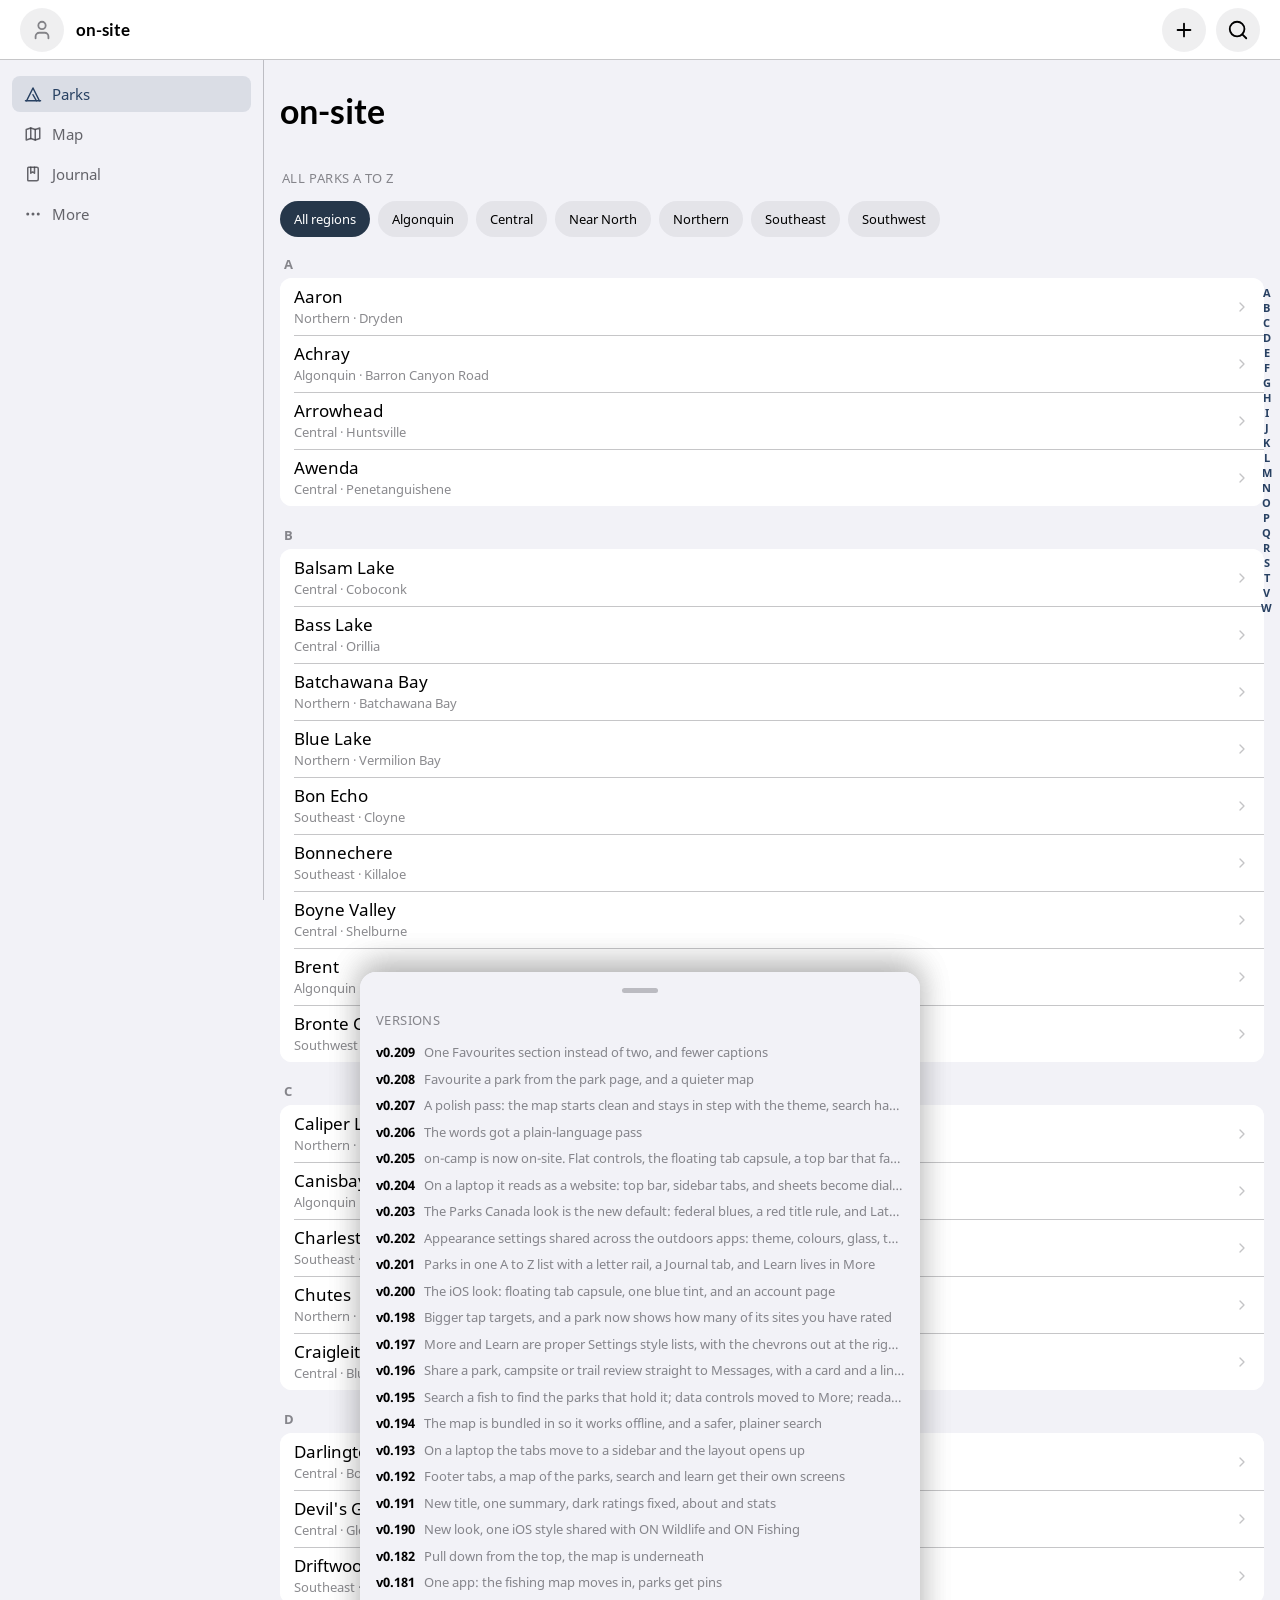
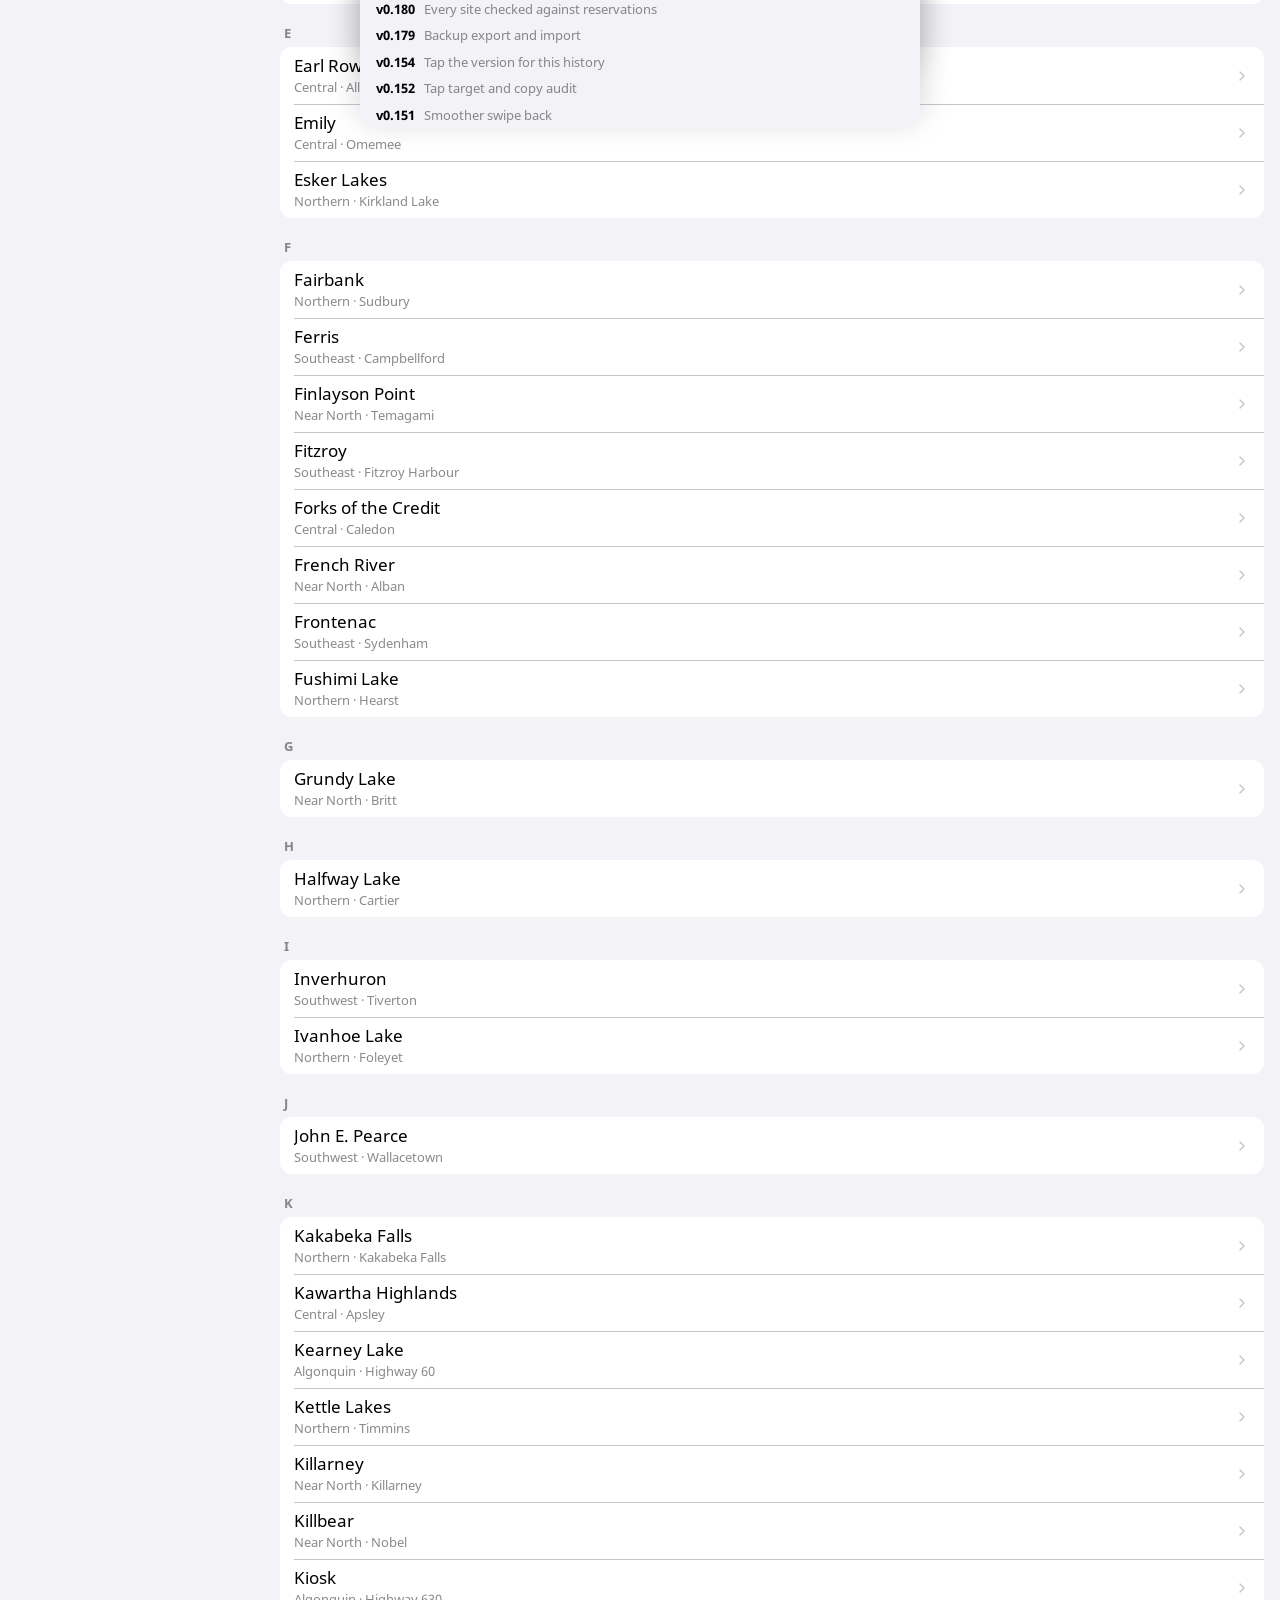
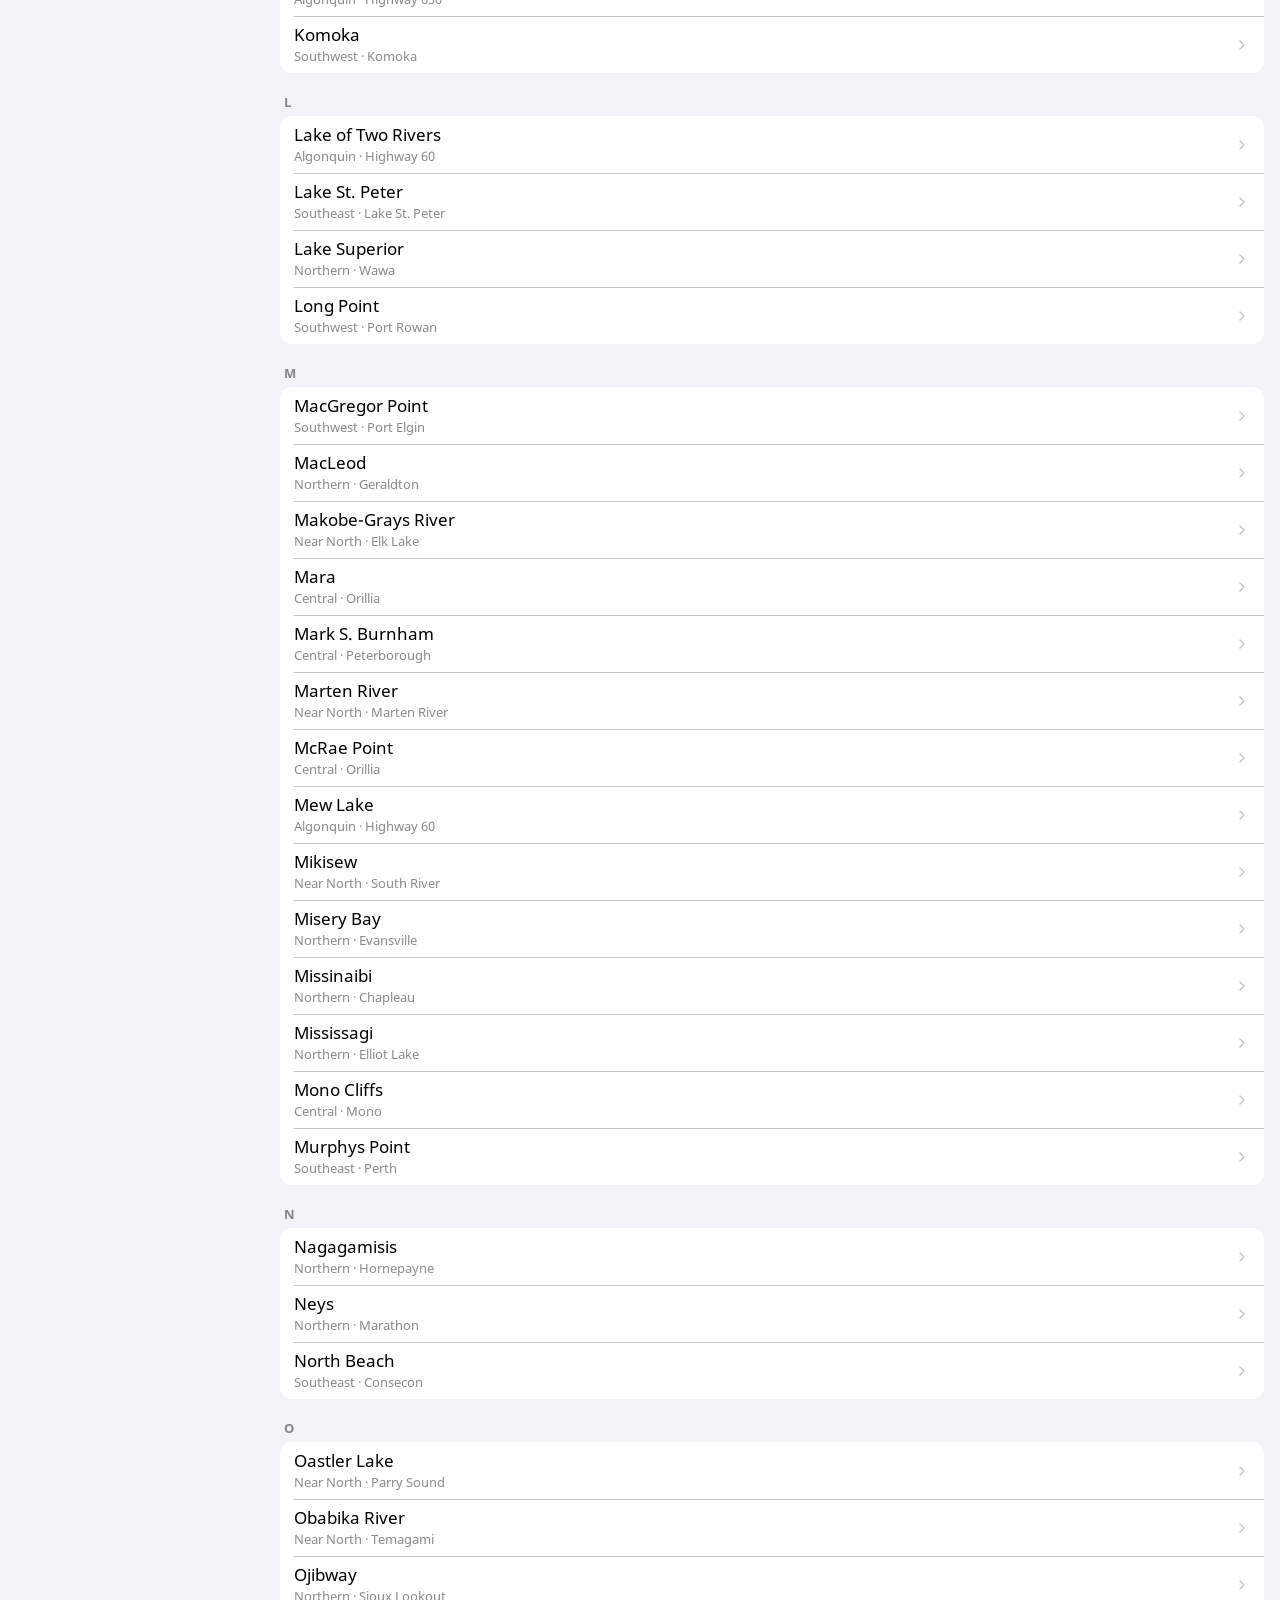
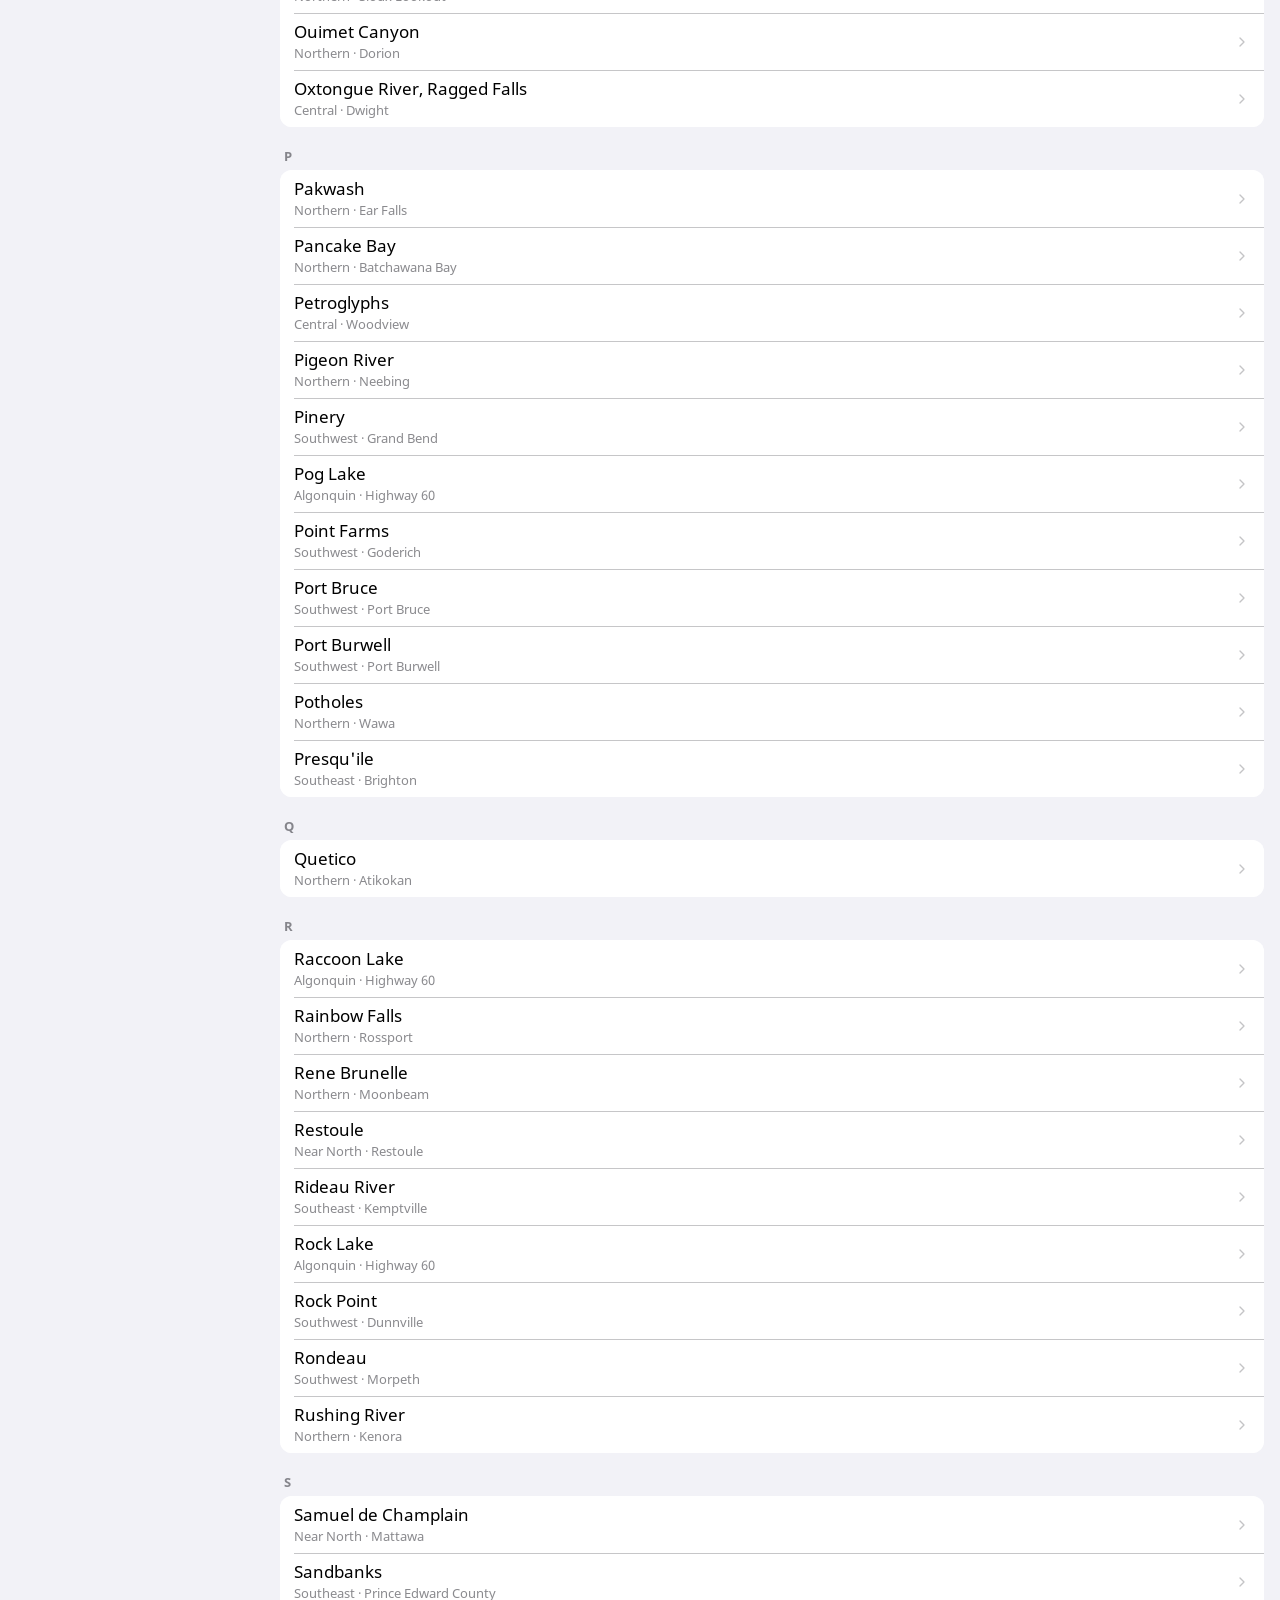
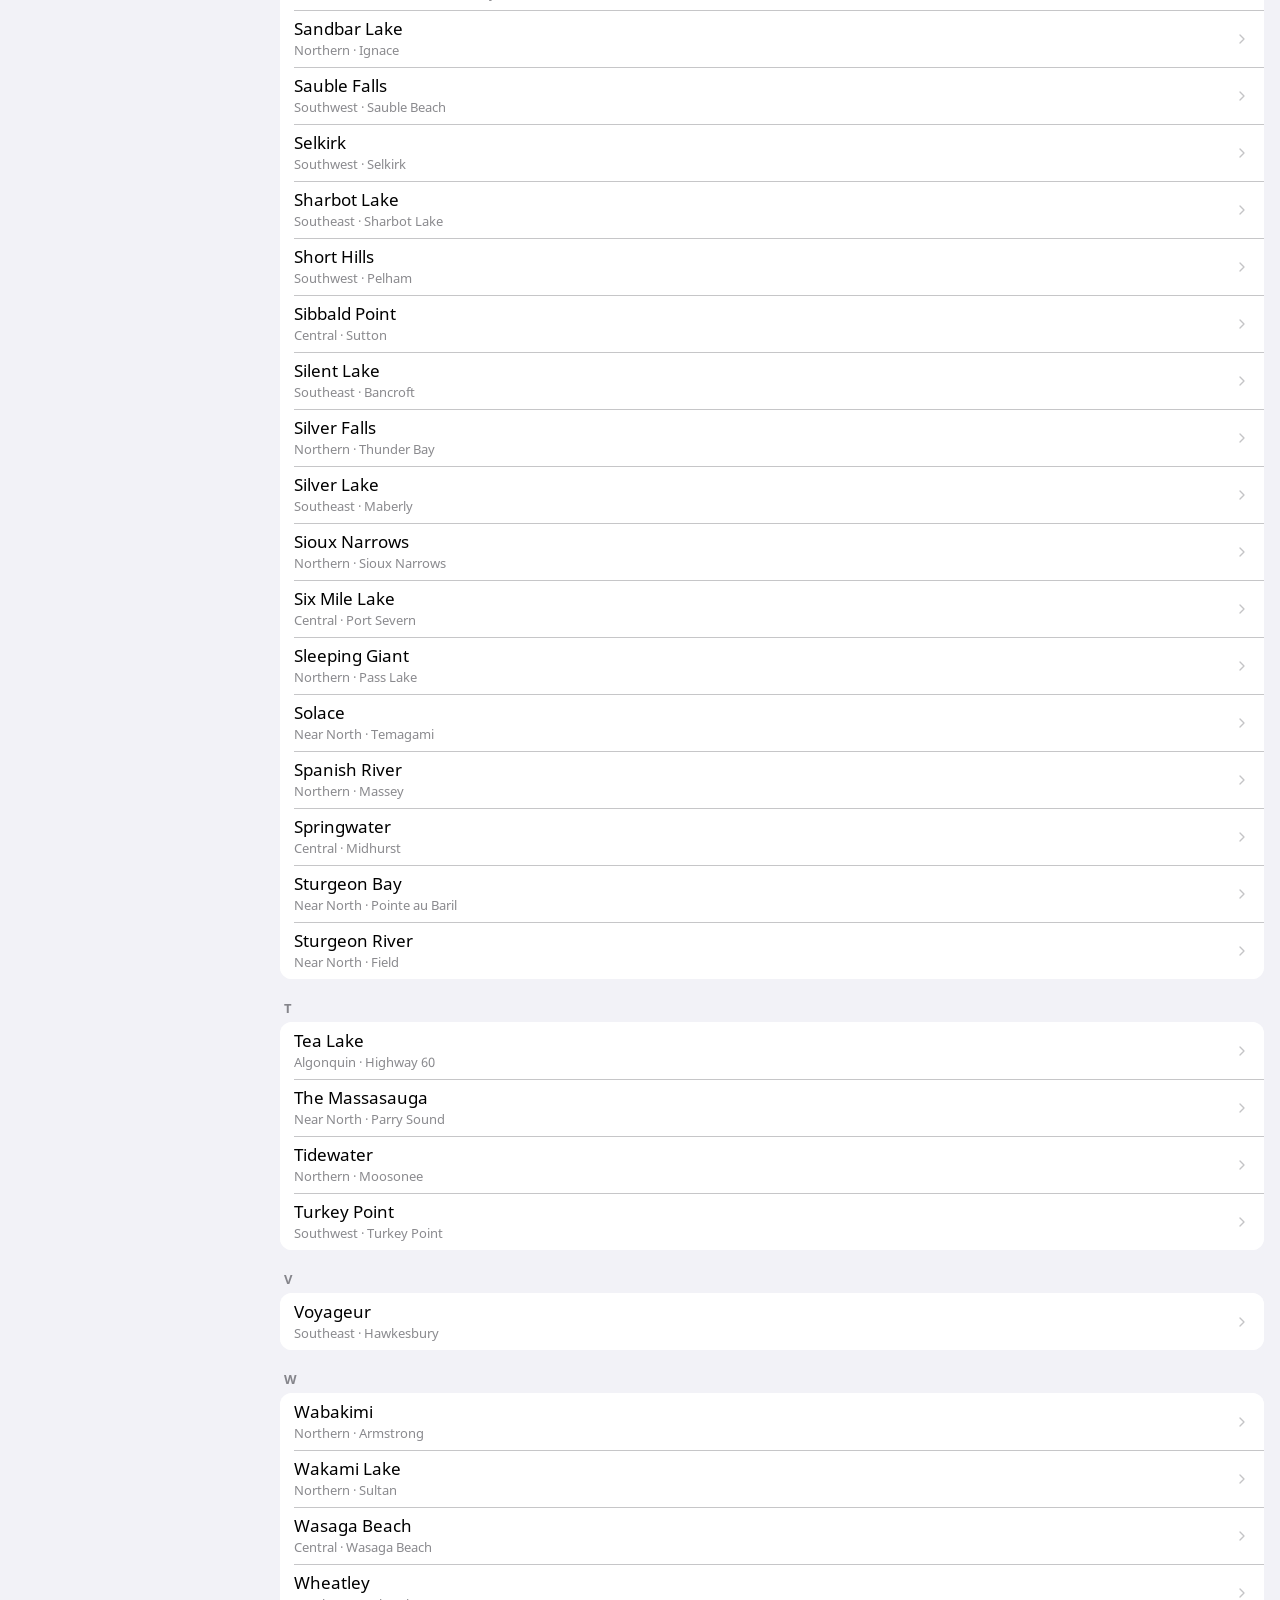
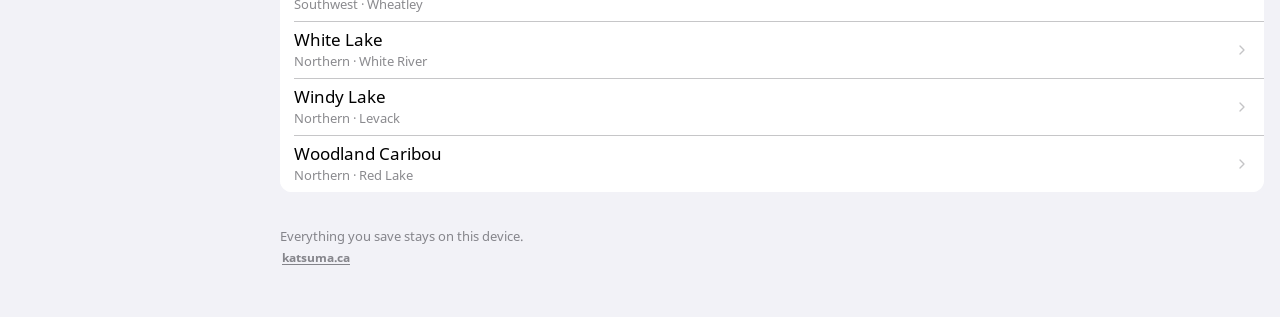
==== commit 0740f3b9: "on-site: one Favourites section, and fewer captions Favourites and Visited held the same kind of thi" ====
--- a/index.html
+++ b/index.html
@@ -137,7 +137,6 @@
         <input class="acct-input" id="displayName" type="text" placeholder="Your name" data-i18n-ph="Your name" autocomplete="name" enterkeyhint="done">
       </label>
     </div>
-    <p class="ios-group-foot">Your avatar initial, shared with the other outdoors apps. It never leaves this device.</p>
 
     <div class="acct-stats">
       <div class="acct-stat"><b id="stParks" class="tnum">0</b><span data-i18n="Parks visited">Parks visited</span></div>
@@ -219,6 +218,7 @@
 <div class="sheet" id="versionsSheet" role="dialog" aria-modal="true" aria-label="Versions">
   <div class="grabber"></div>
   <div class="kind" style="margin-bottom:12px">Versions</div>
+  <div class="verline"><span class="vv">v0.209</span>One Favourites section instead of two, and fewer captions</div>
   <div class="verline"><span class="vv">v0.208</span>Favourite a park from the park page, and a quieter map</div>
   <div class="verline"><span class="vv">v0.207</span>A polish pass: the map starts clean and stays in step with the theme, search has its own screen, favourites, and a French option</div>
   <div class="verline"><span class="vv">v0.206</span>The words got a plain-language pass</div>
@@ -276,7 +276,6 @@
 
   <h2 class="ios-section-title">Learn</h2>
   <div id="learnBody"></div>
-  <p class="ios-group-foot">These notes cover safety and low-impact camping in Ontario parks.</p>
 
   <h2 class="ios-section-title">Your data</h2>
   <div class="ios-group">
@@ -301,7 +300,6 @@
 
   <h2 class="ios-section-title">Appearance</h2>
   <div class="ios-group" id="appearancePanel"></div>
-  <p class="ios-group-foot">The outdoors apps on this device share these appearance settings.</p>
 
   <h2 class="ios-section-title">More from the Ontario outdoors</h2>
   <div class="ios-group">
@@ -316,7 +314,6 @@
       <span class="ios-chevron"><svg aria-hidden="true"><use href="assets/icons.svg#chevron-right"/></svg></span>
     </a>
   </div>
-  <p class="ios-group-foot">on-wildlife and on-fishing are companion apps with the same design as on-site.</p>
 
   <h2 class="ios-section-title">About</h2>
   <div class="aboutbody">
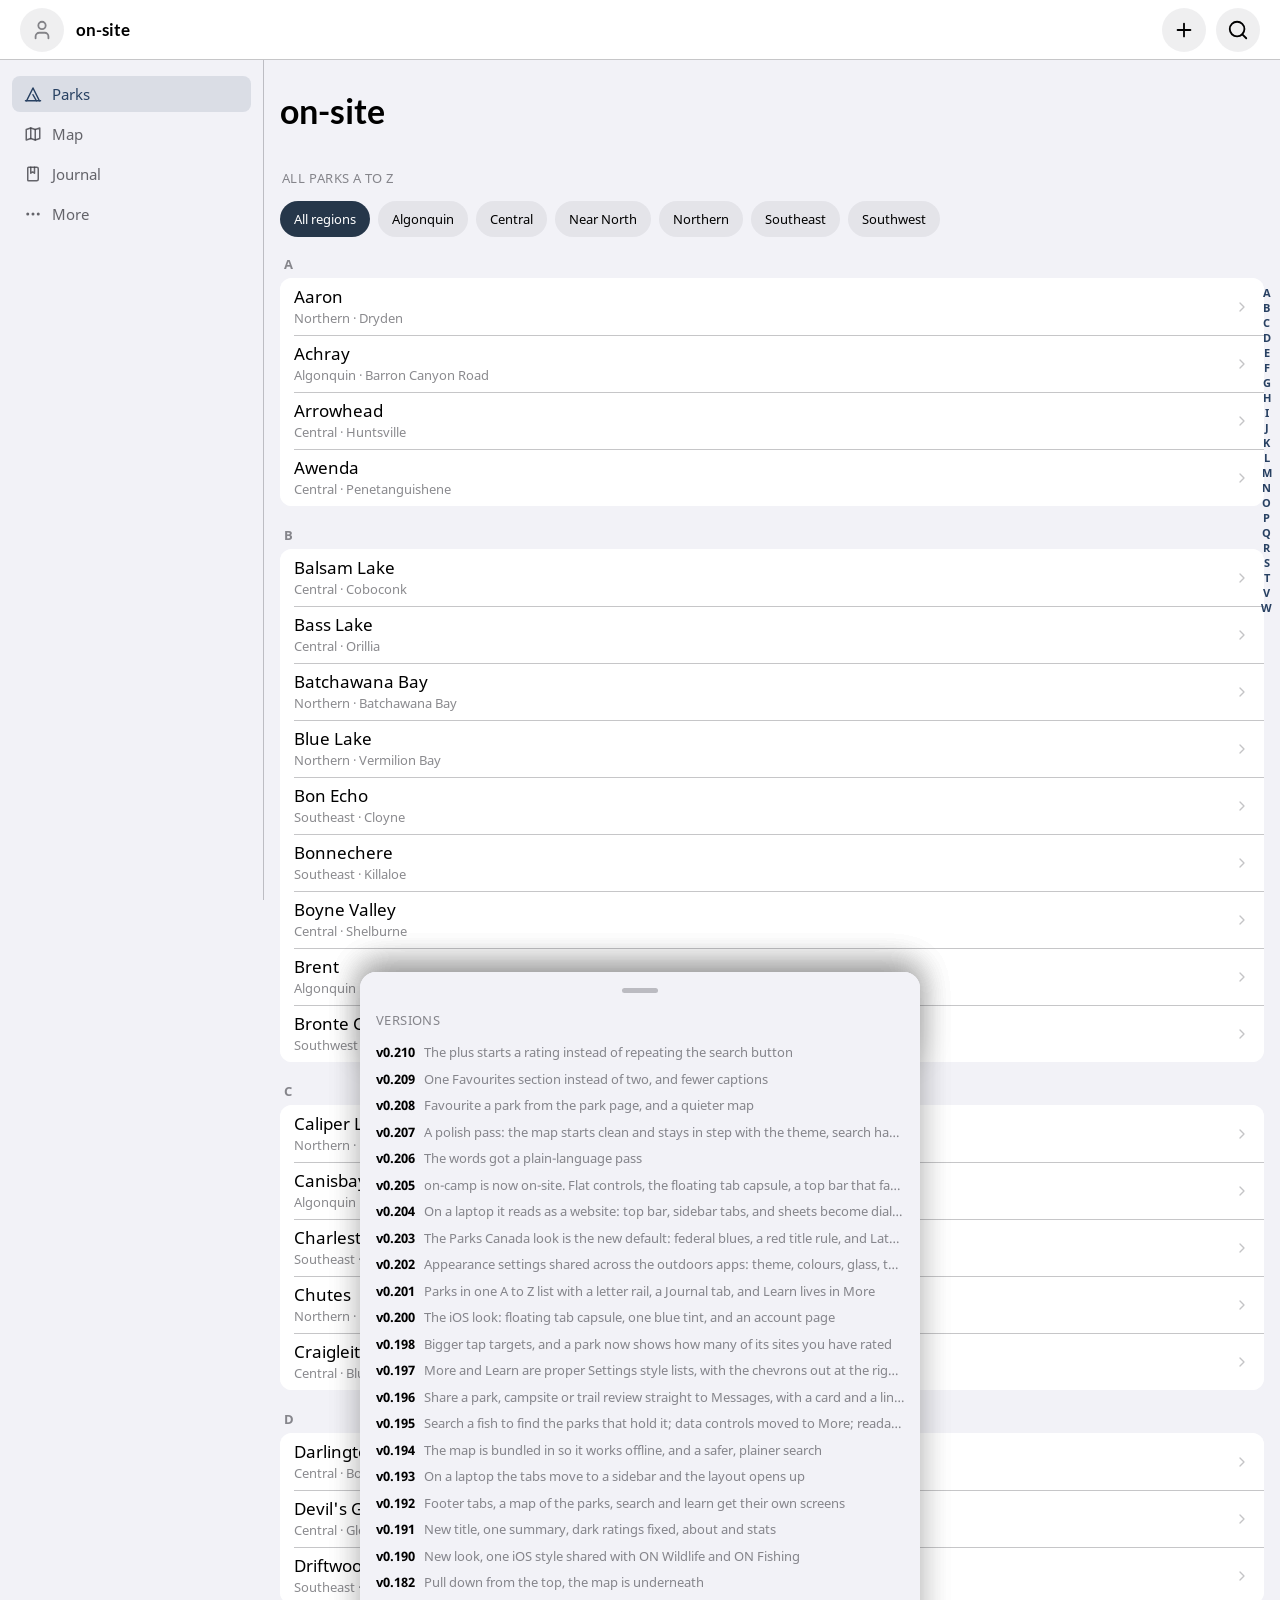
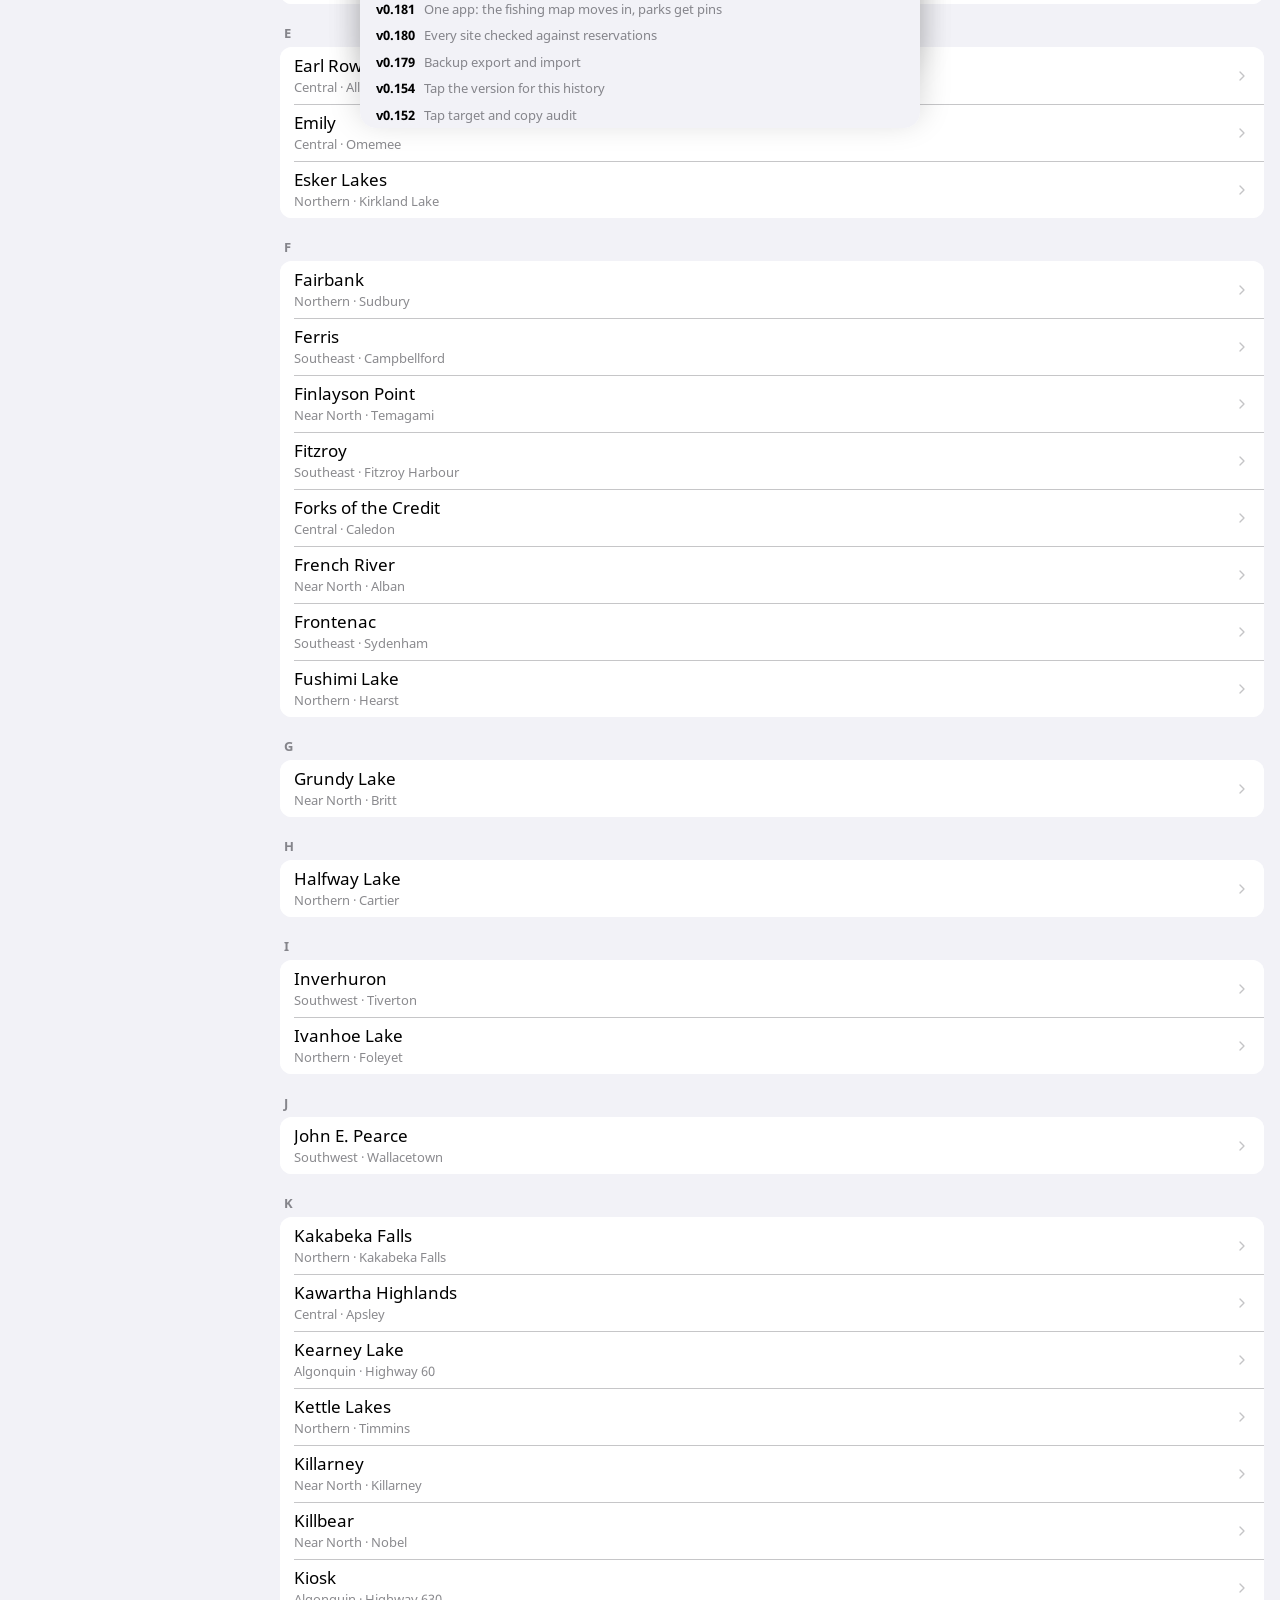
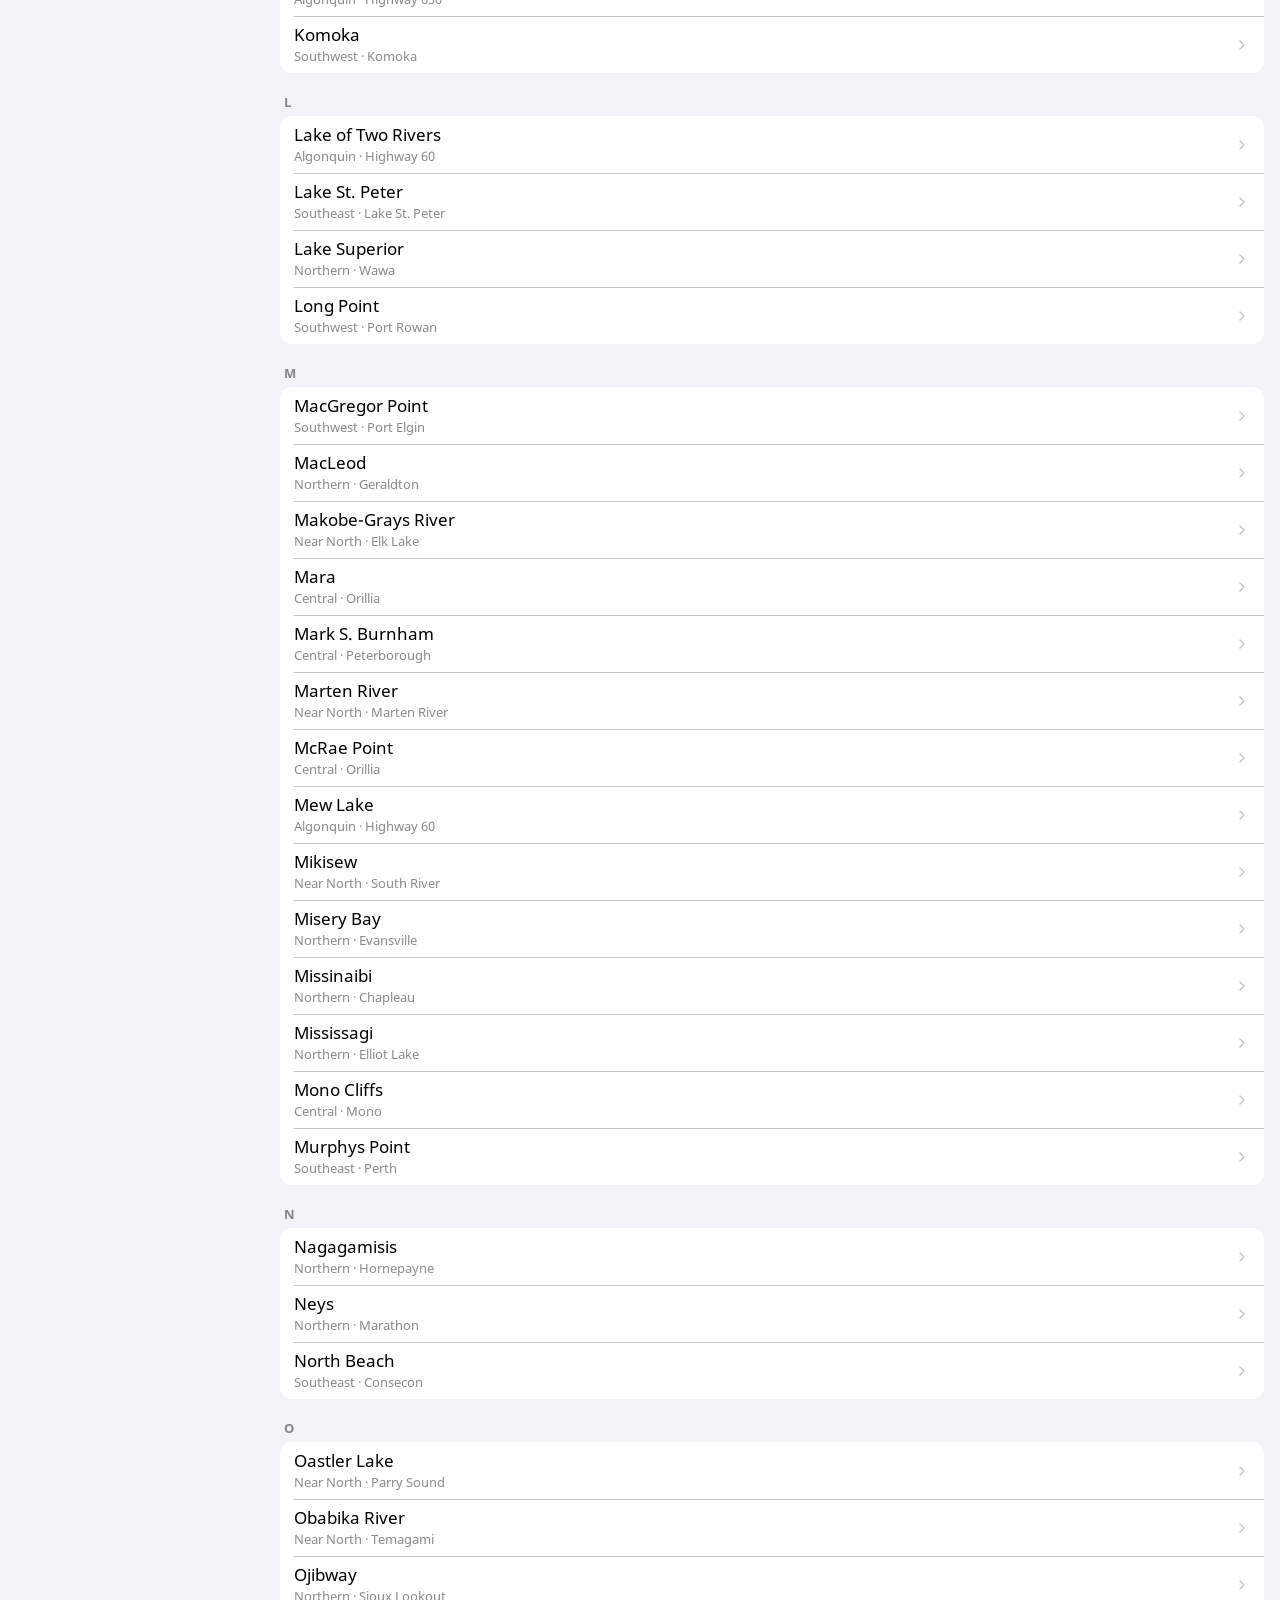
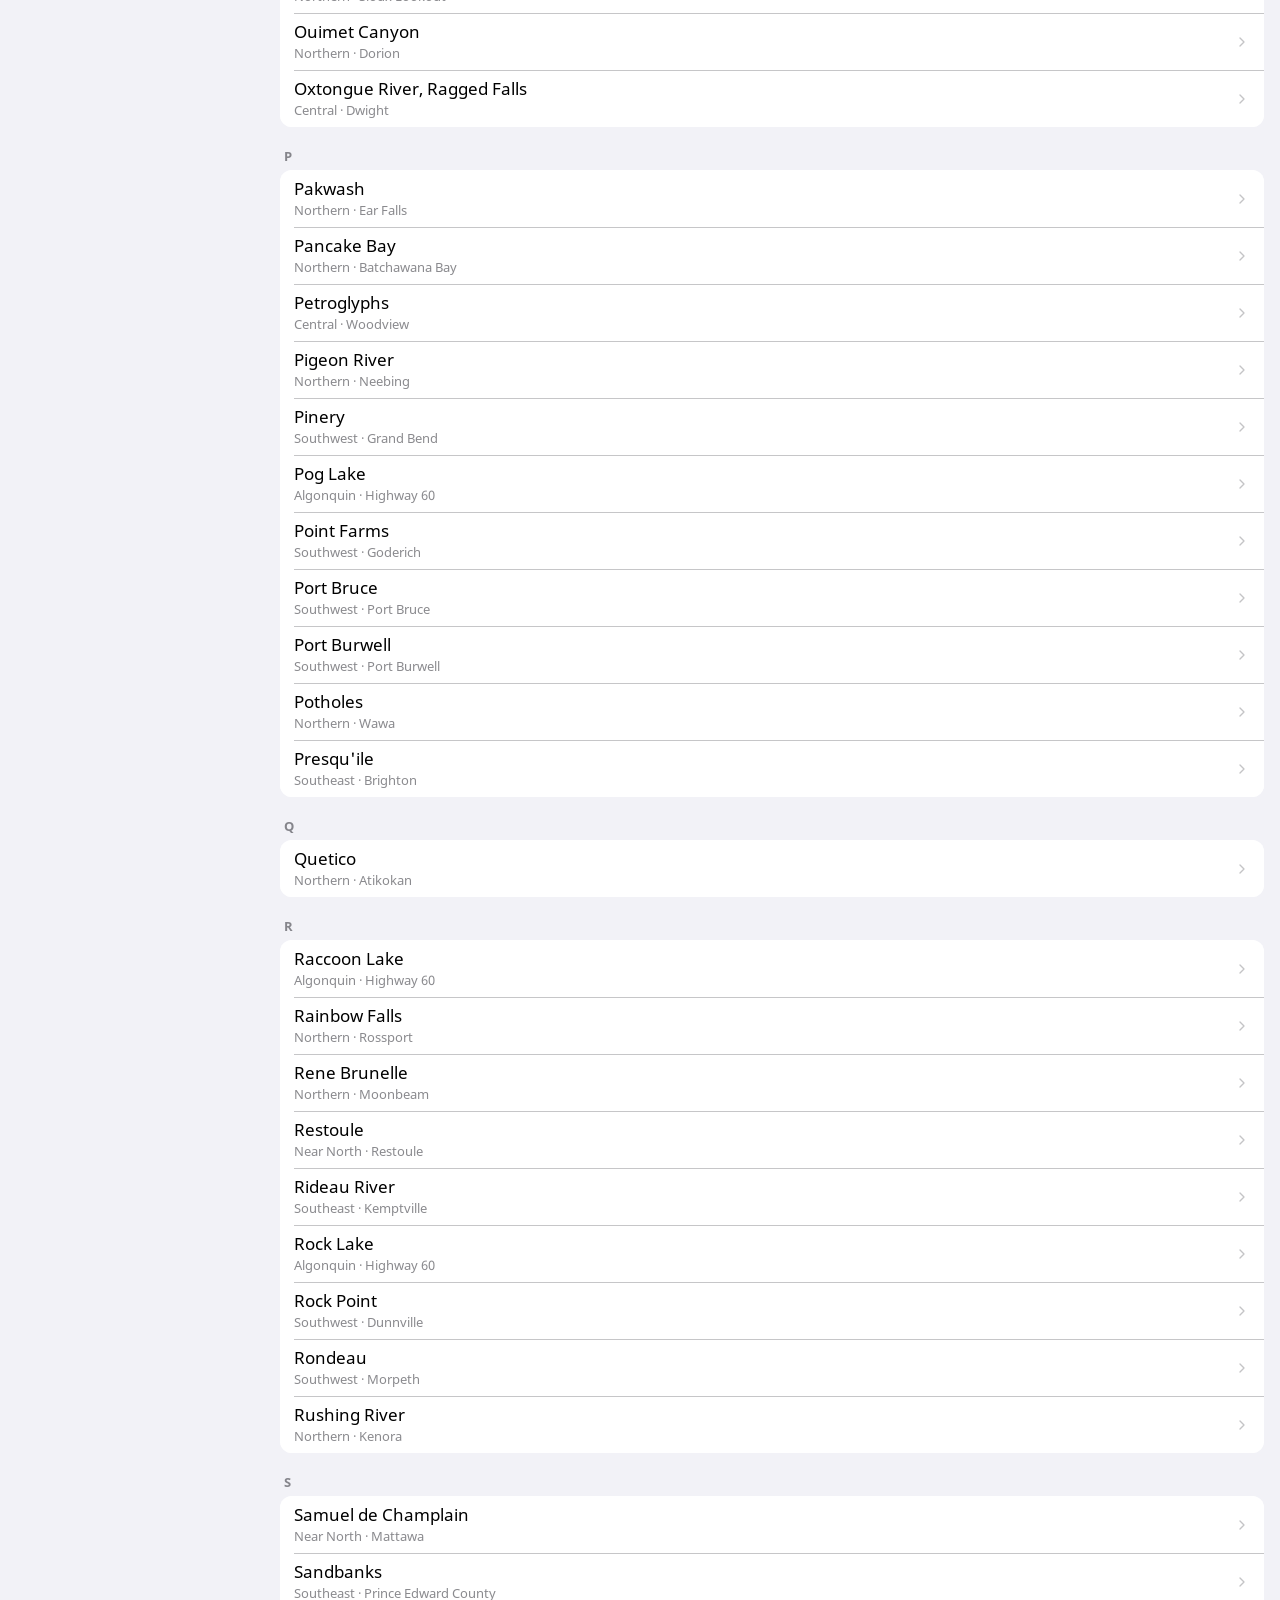
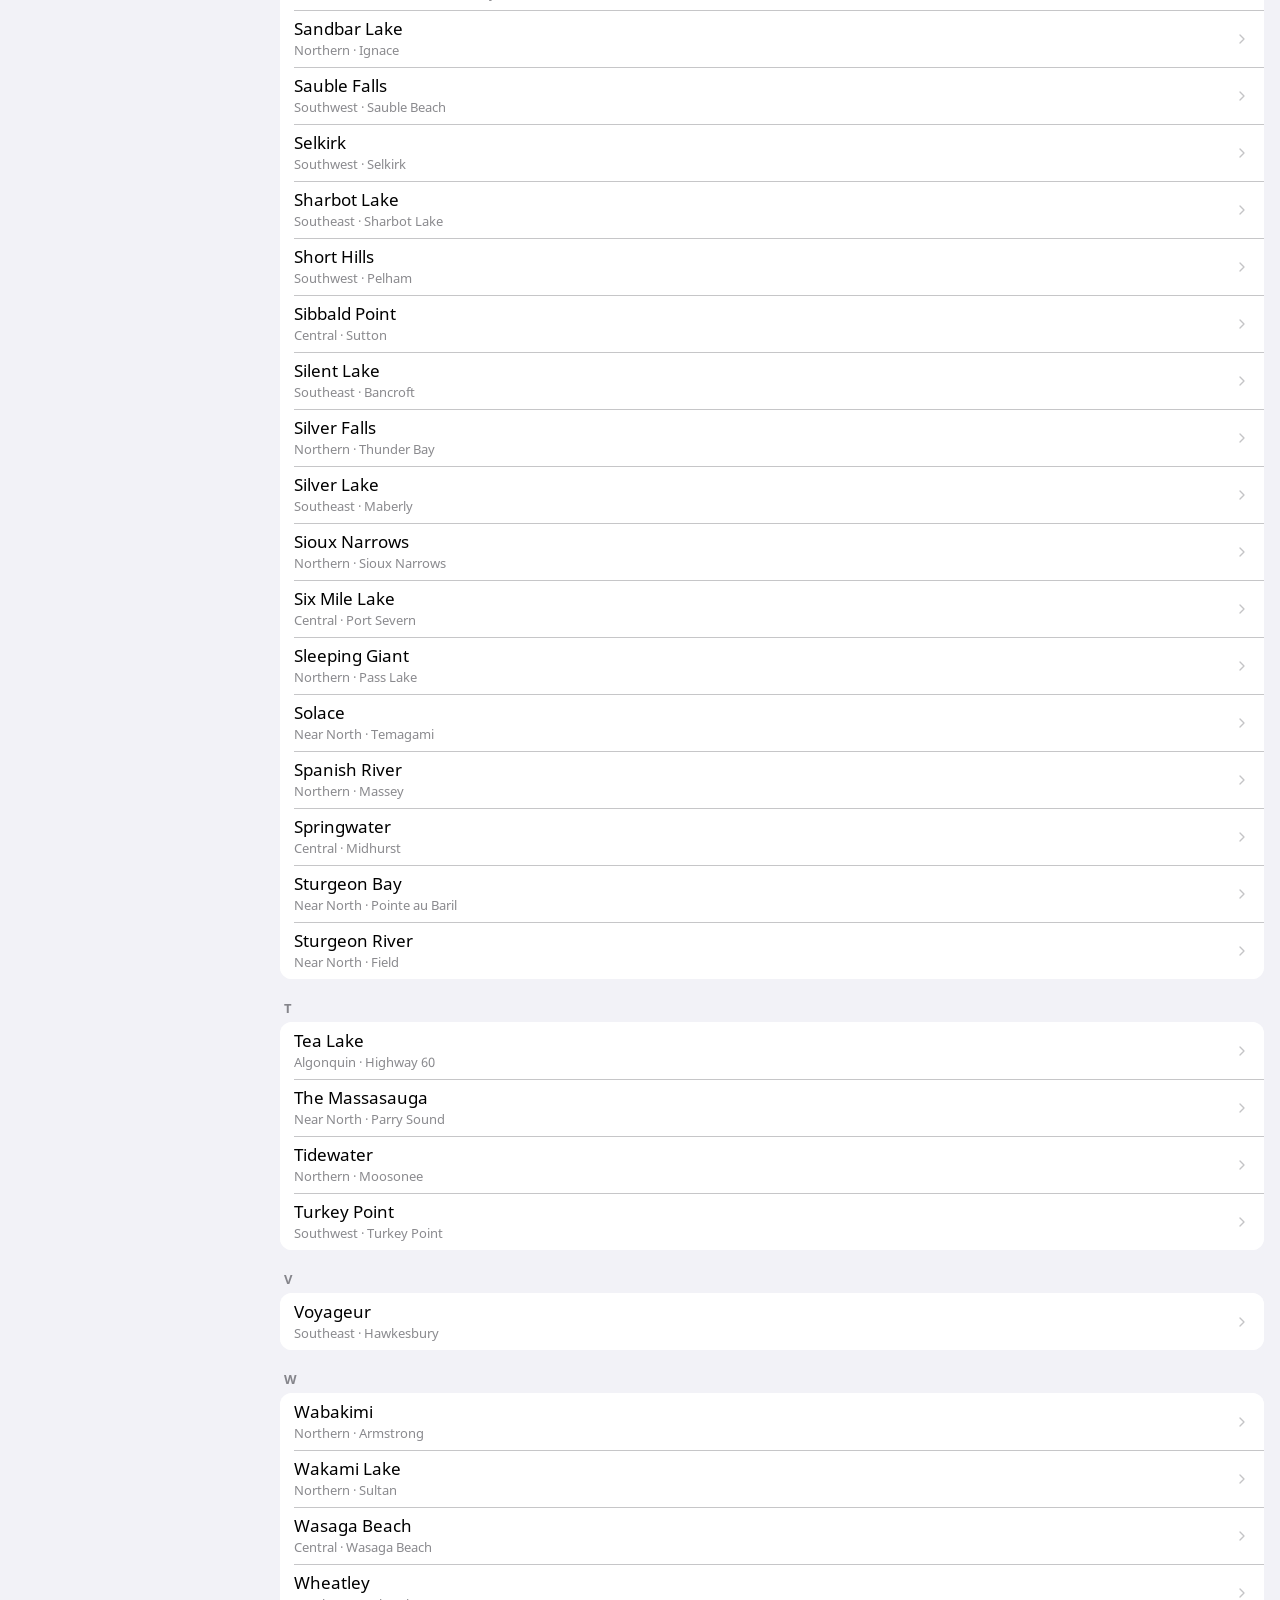
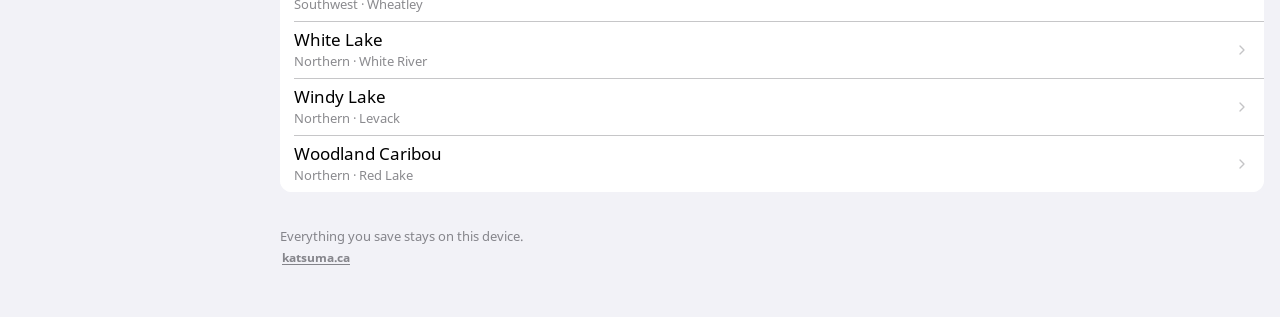
==== commit a5fd5ca8: "on-site: the plus starts a rating instead of repeating search The plus and the search glass sat next" ====
--- a/index.html
+++ b/index.html
@@ -215,9 +215,15 @@
 <div class="lightbox" id="lightbox"><img id="lightboxImg" alt="site photo"></div>
 
 <div class="backdrop" id="settingsBackdrop"></div>
+<div class="sheet" id="rateSheet" role="dialog" aria-modal="true" aria-label="Rate a campsite">
+  <div class="grabber"></div>
+  <div class="kind" style="margin-bottom:12px" data-i18n="Rate a campsite">Rate a campsite</div>
+  <div id="rateSheetBody"></div>
+</div>
 <div class="sheet" id="versionsSheet" role="dialog" aria-modal="true" aria-label="Versions">
   <div class="grabber"></div>
   <div class="kind" style="margin-bottom:12px">Versions</div>
+  <div class="verline"><span class="vv">v0.210</span>The plus starts a rating instead of repeating the search button</div>
   <div class="verline"><span class="vv">v0.209</span>One Favourites section instead of two, and fewer captions</div>
   <div class="verline"><span class="vv">v0.208</span>Favourite a park from the park page, and a quieter map</div>
   <div class="verline"><span class="vv">v0.207</span>A polish pass: the map starts clean and stays in step with the theme, search has its own screen, favourites, and a French option</div>
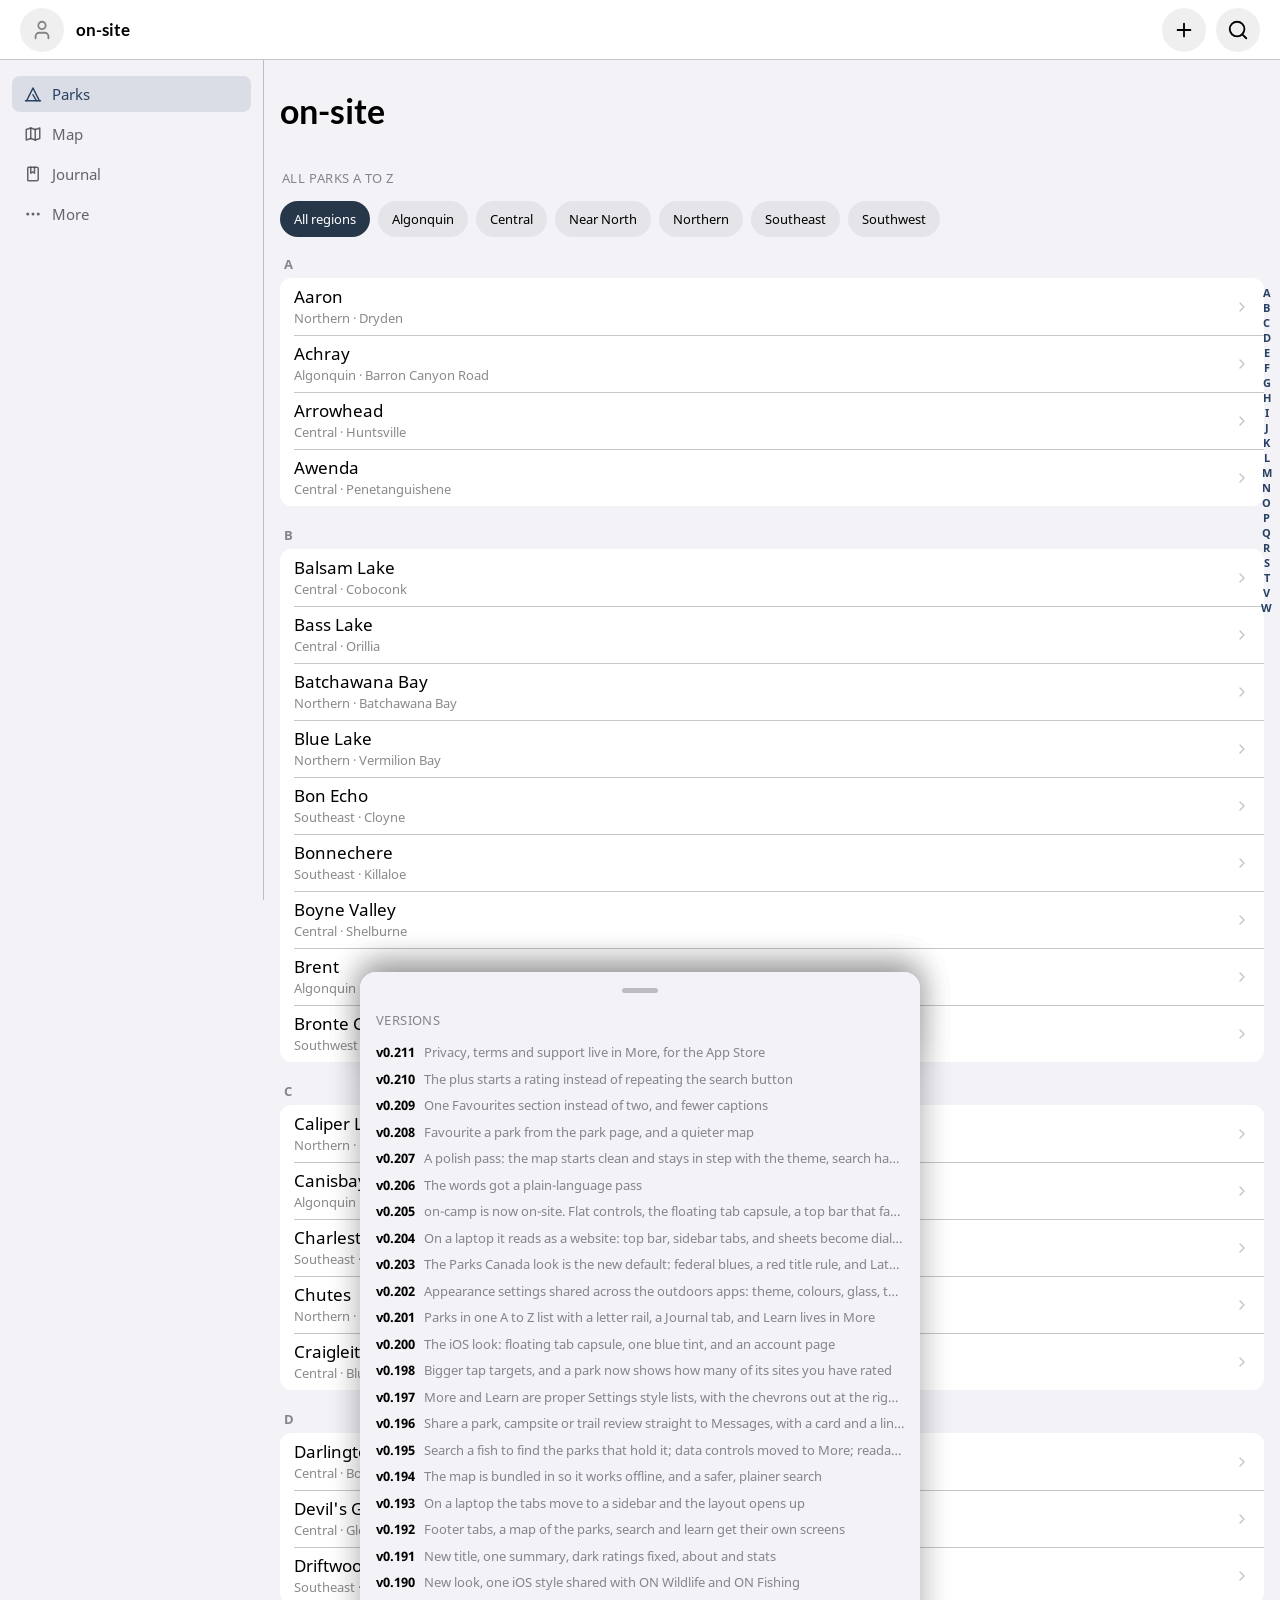
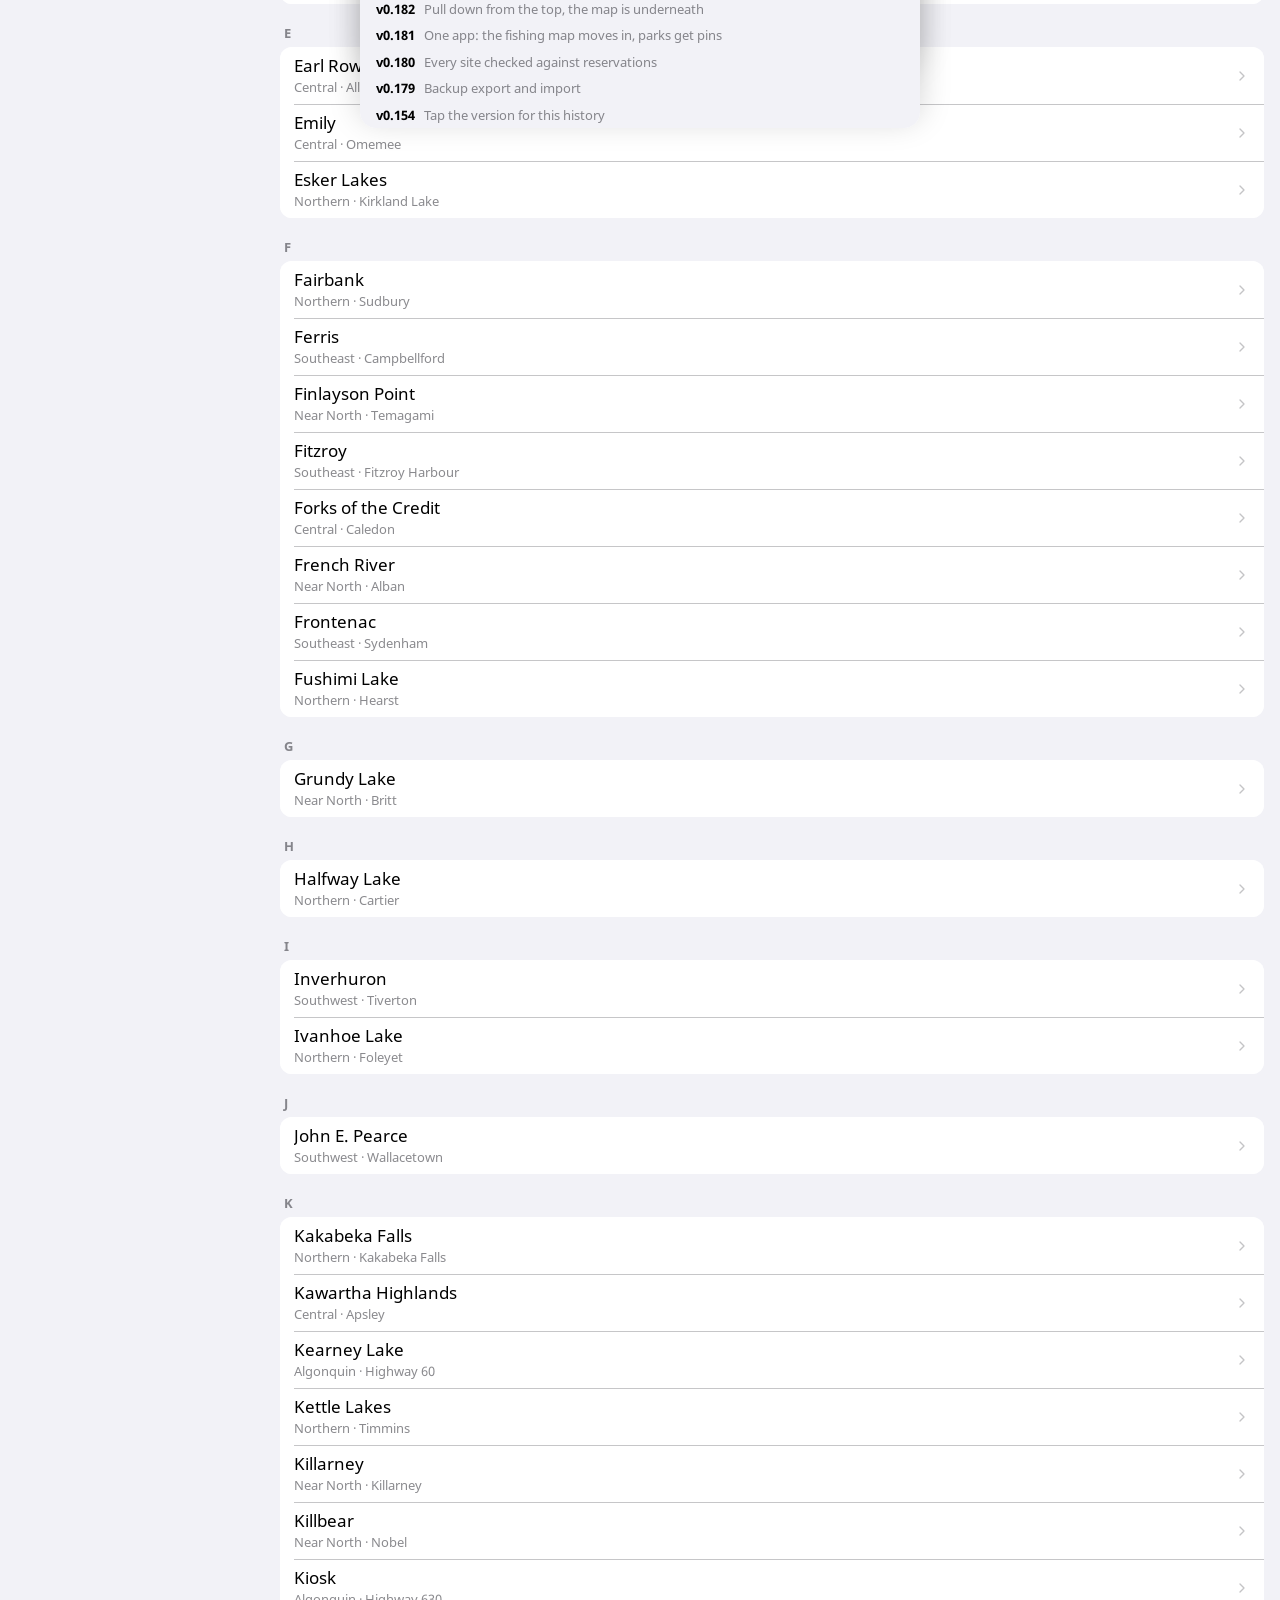
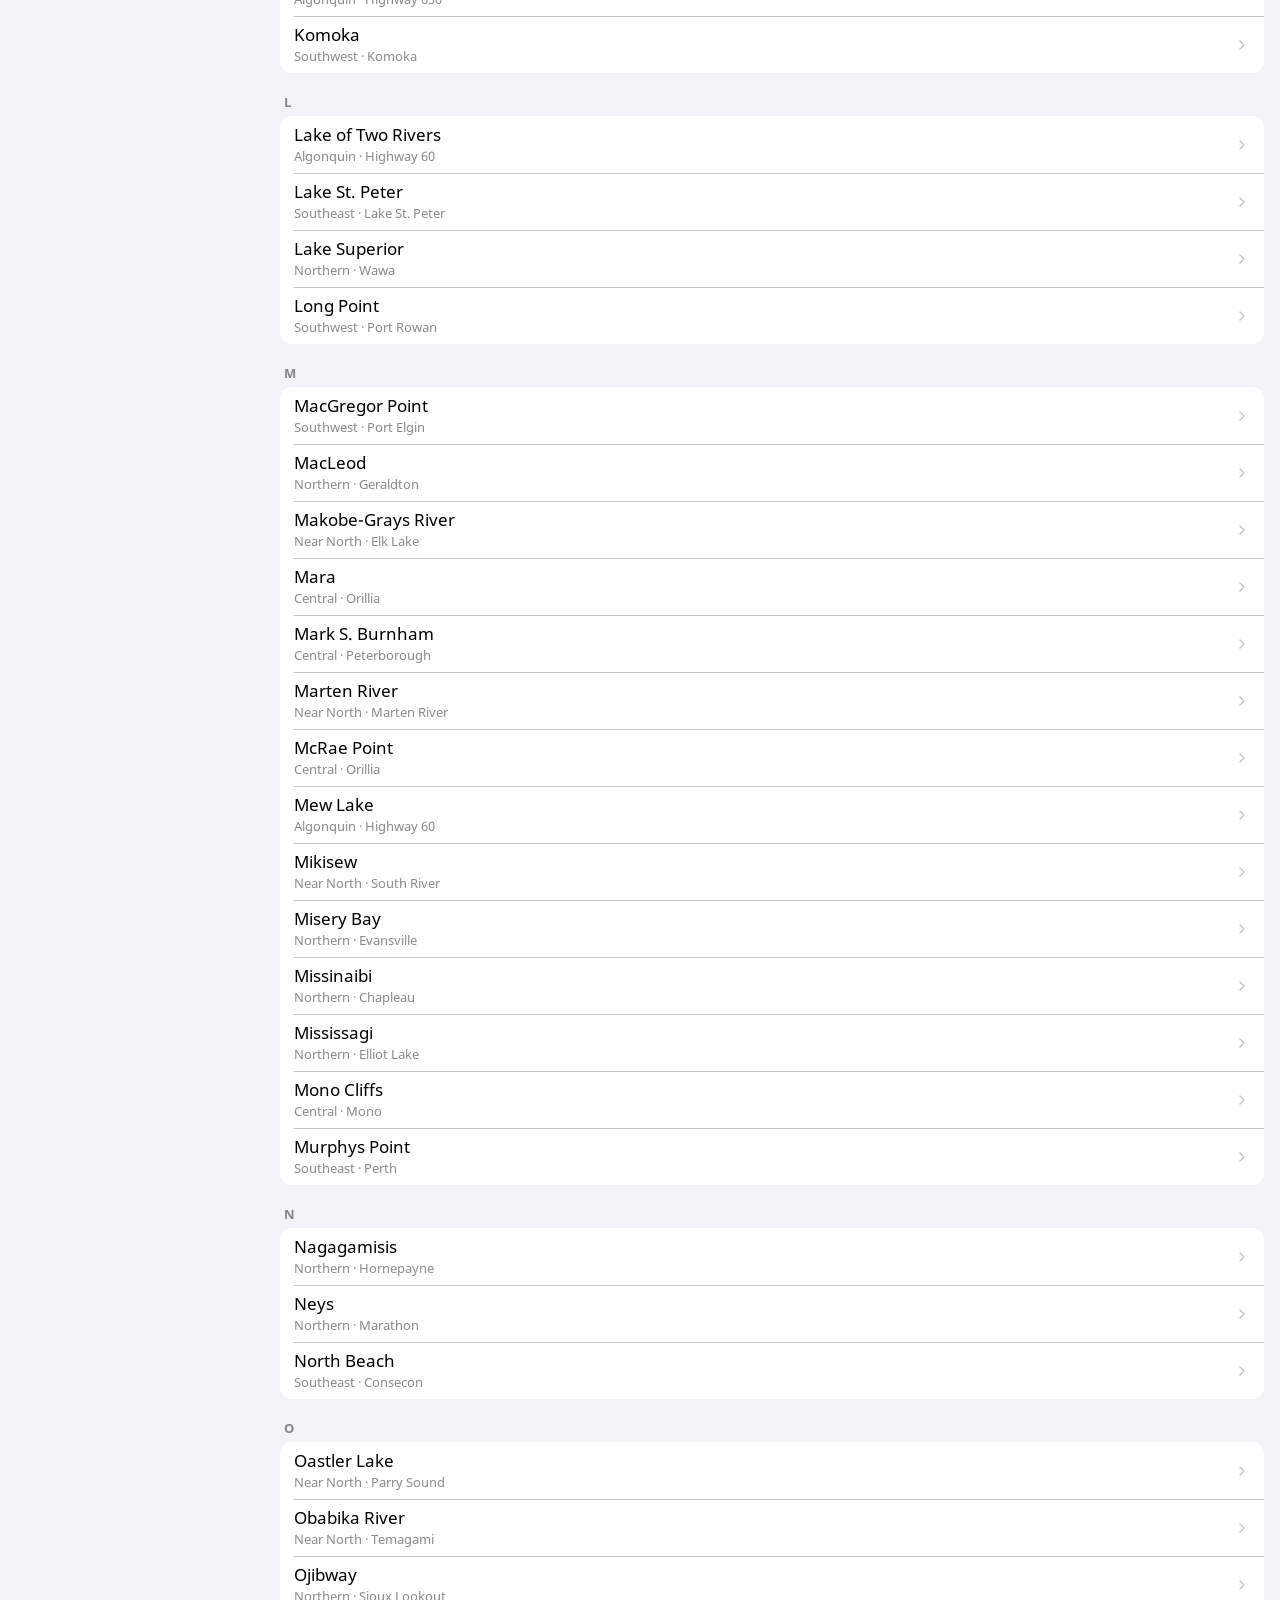
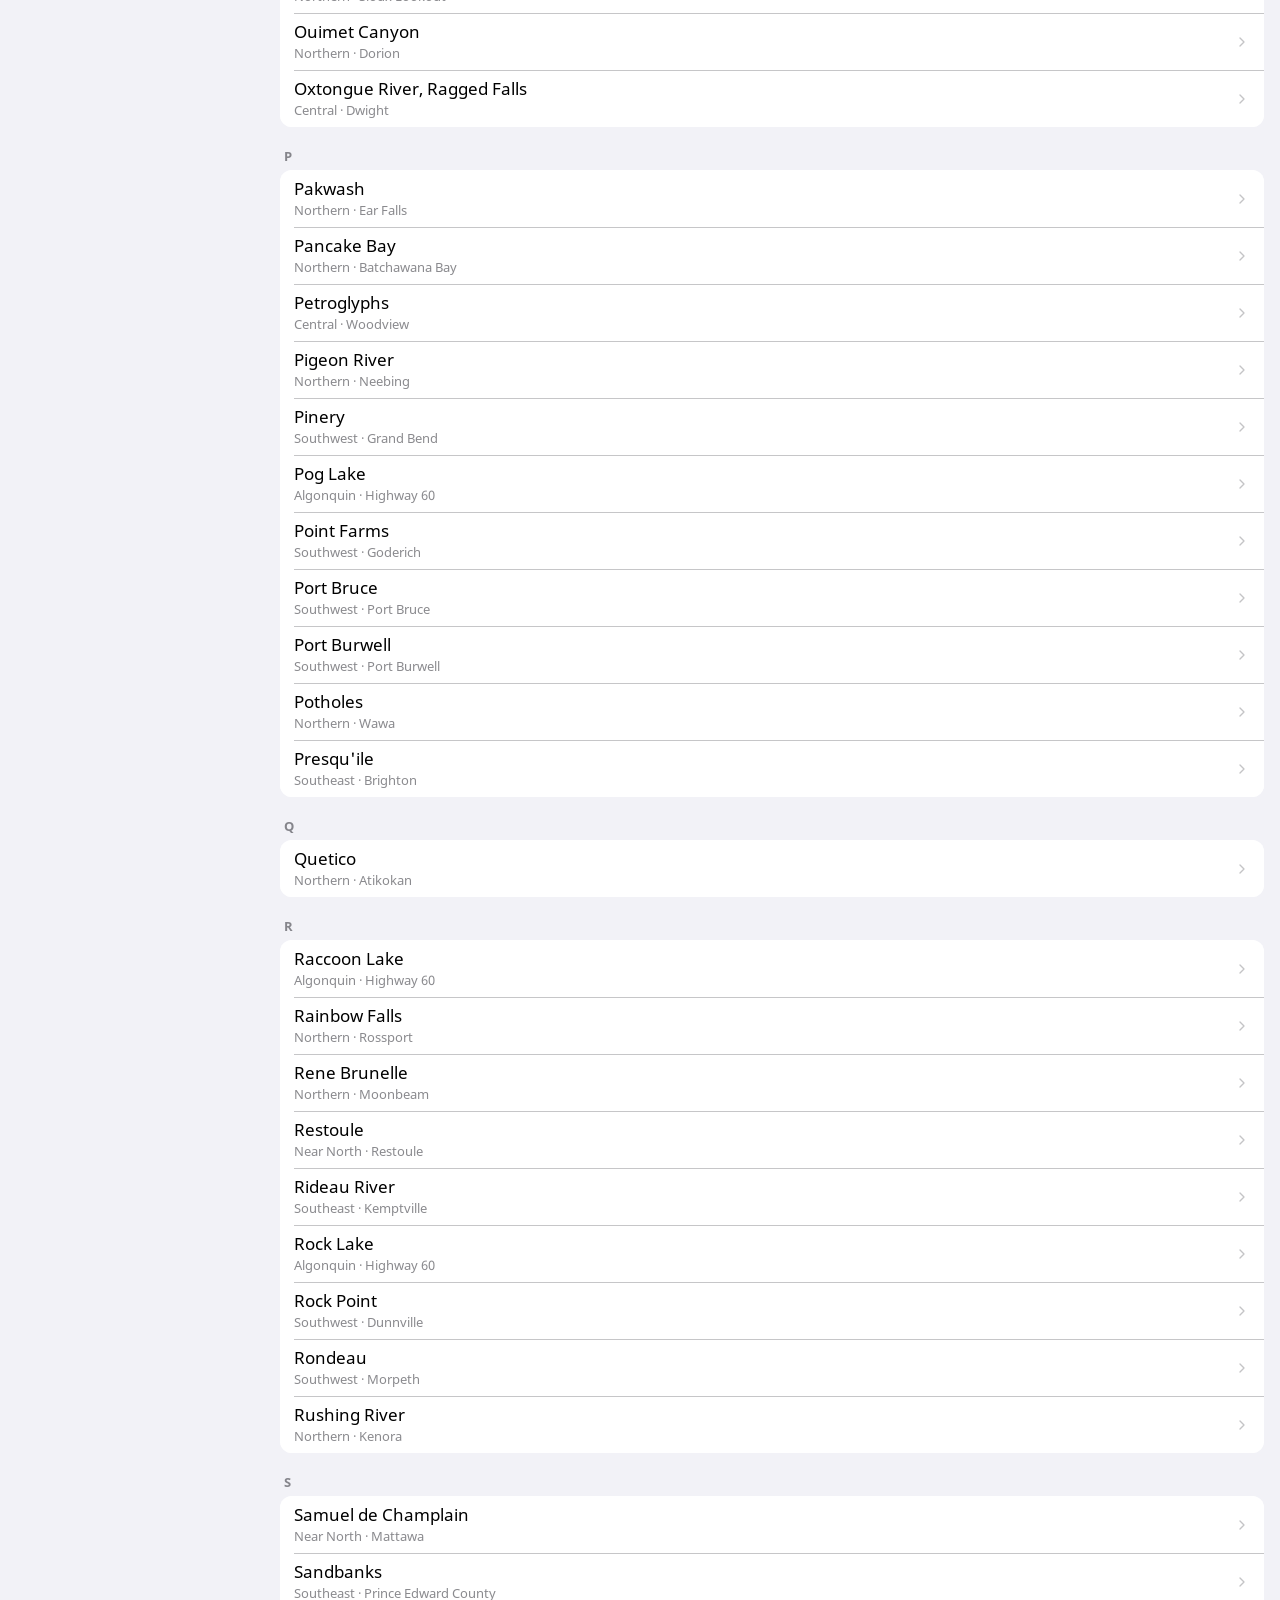
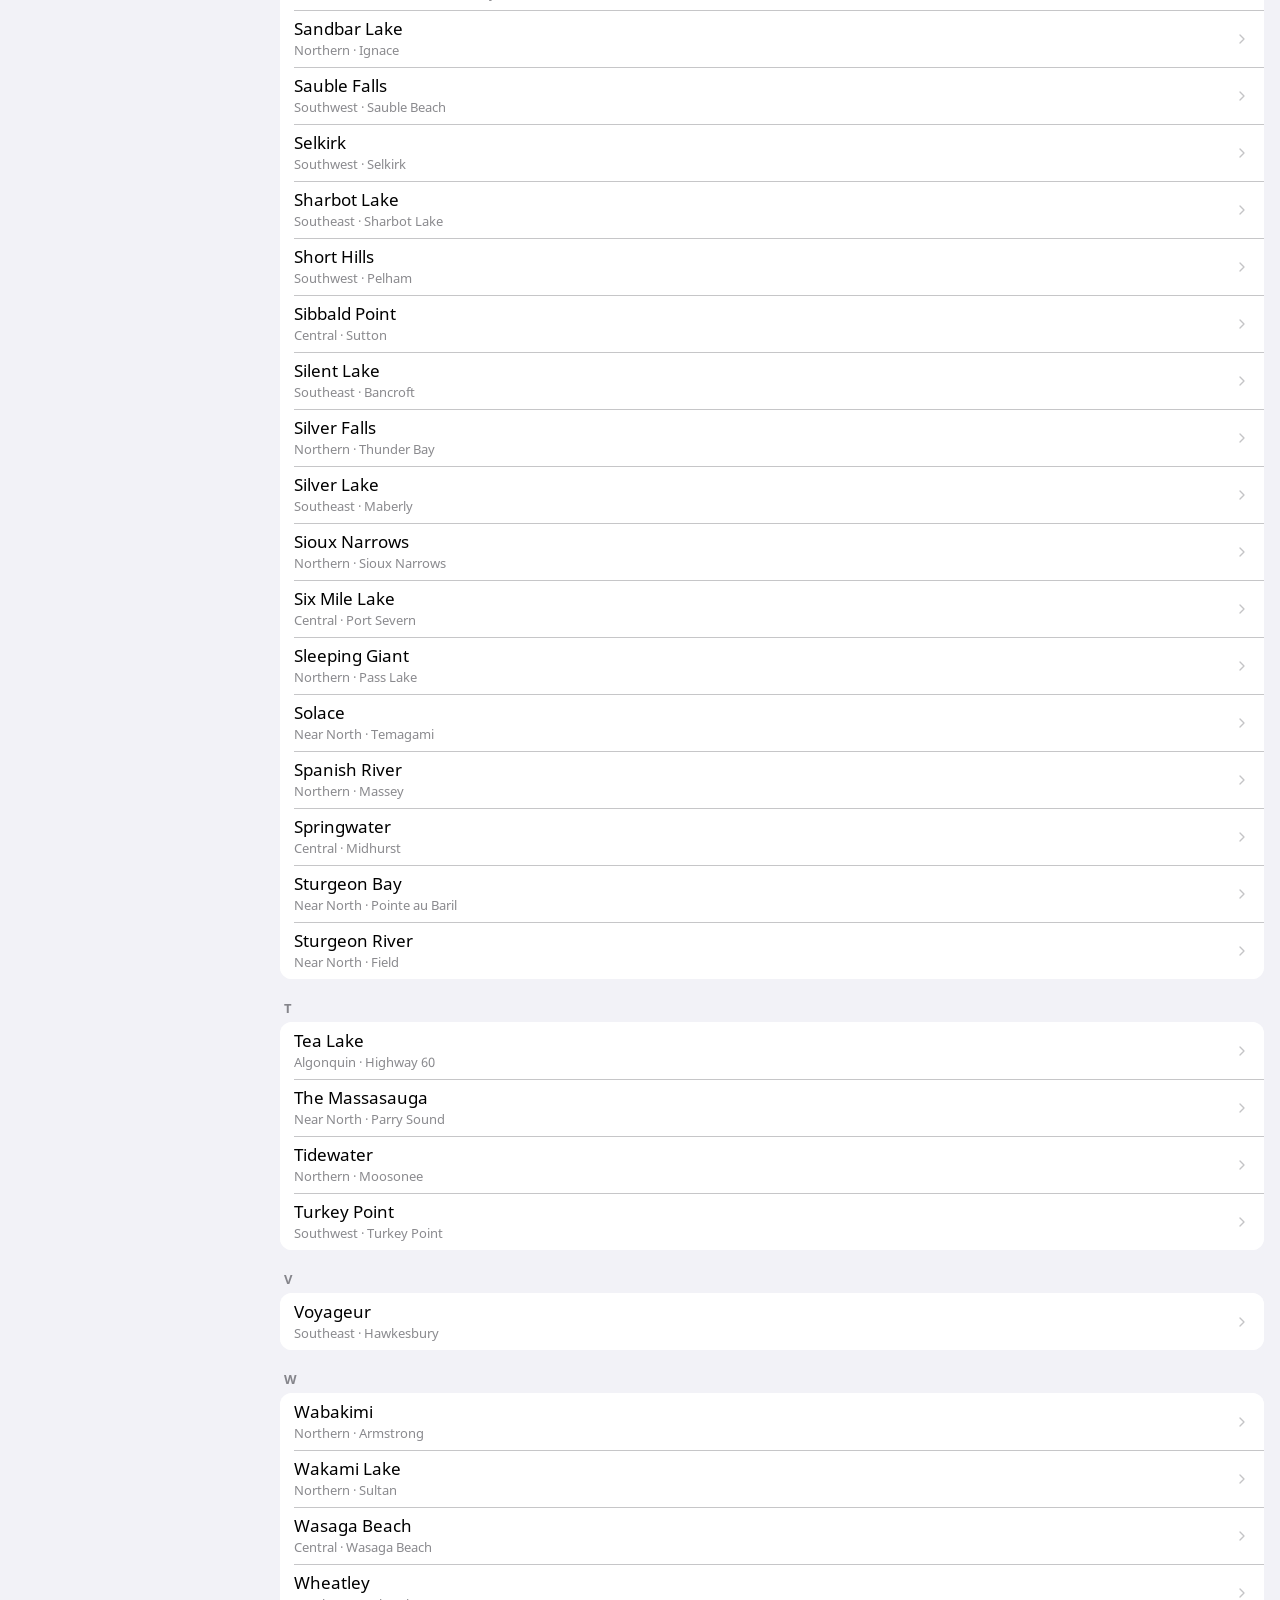
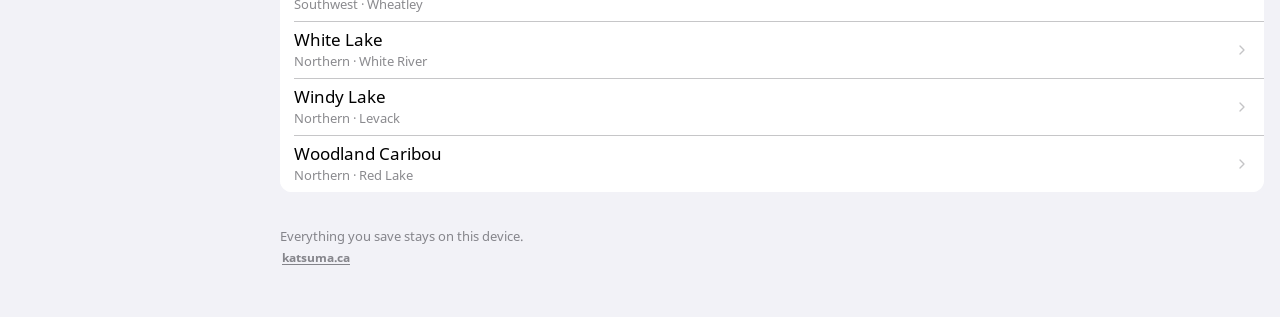
==== commit df23765d: "on-site: what the App Store asks for before it will take this The privacy policy, terms and support " ====
--- a/index.html
+++ b/index.html
@@ -223,6 +223,7 @@
 <div class="sheet" id="versionsSheet" role="dialog" aria-modal="true" aria-label="Versions">
   <div class="grabber"></div>
   <div class="kind" style="margin-bottom:12px">Versions</div>
+  <div class="verline"><span class="vv">v0.211</span>Privacy, terms and support live in More, for the App Store</div>
   <div class="verline"><span class="vv">v0.210</span>The plus starts a rating instead of repeating the search button</div>
   <div class="verline"><span class="vv">v0.209</span>One Favourites section instead of two, and fewer captions</div>
   <div class="verline"><span class="vv">v0.208</span>Favourite a park from the park page, and a quieter map</div>
@@ -329,6 +330,26 @@
     <p>Everything you save stays on this device. There is no account, no server, and nothing is tracked. Ratings and notes live in the browser and photos in local storage, and you can export a backup to a file and load it on another phone. Please do not photograph occupied sites, and leave a site the way you would want to find it.</p>
   </div>
   <div class="ios-group" id="aboutStats" style="margin-top:16px"></div>
+
+  <h2 class="ios-section-title" data-i18n="Legal">Legal</h2>
+  <div class="ios-group">
+    <a class="ios-row" href="https://katsuma.ca/privacy.html" target="_blank" rel="noopener">
+      <span class="ios-row-body"><span class="ios-row-title" data-i18n="Privacy policy">Privacy policy</span>
+      <span class="ios-row-sub" data-i18n="What stays on this device, and what does not">What stays on this device, and what does not</span></span>
+      <span class="ios-chevron"><svg aria-hidden="true"><use href="assets/icons.svg#chevron-right"/></svg></span>
+    </a>
+    <a class="ios-row" href="https://katsuma.ca/terms.html" target="_blank" rel="noopener">
+      <span class="ios-row-body"><span class="ios-row-title" data-i18n="Terms of use">Terms of use</span>
+      <span class="ios-row-sub" data-i18n="Including what this app is not safe for">Including what this app is not safe for</span></span>
+      <span class="ios-chevron"><svg aria-hidden="true"><use href="assets/icons.svg#chevron-right"/></svg></span>
+    </a>
+    <a class="ios-row" href="https://katsuma.ca/support.html" target="_blank" rel="noopener">
+      <span class="ios-row-body"><span class="ios-row-title" data-i18n="Support">Support</span>
+      <span class="ios-row-sub" data-i18n="Help, and how to reach me">Help, and how to reach me</span></span>
+      <span class="ios-chevron"><svg aria-hidden="true"><use href="assets/icons.svg#chevron-right"/></svg></span>
+    </a>
+  </div>
+  <p class="ios-group-foot" data-i18n="Not affiliated with Ontario Parks, the Government of Ontario or Apple. Book through their official channels. Map images come from CARTO using OpenStreetMap data.">Not affiliated with Ontario Parks, the Government of Ontario or Apple. Book through their official channels. Map images come from CARTO using OpenStreetMap data.</p>
   </div>
 </section>
 </main>
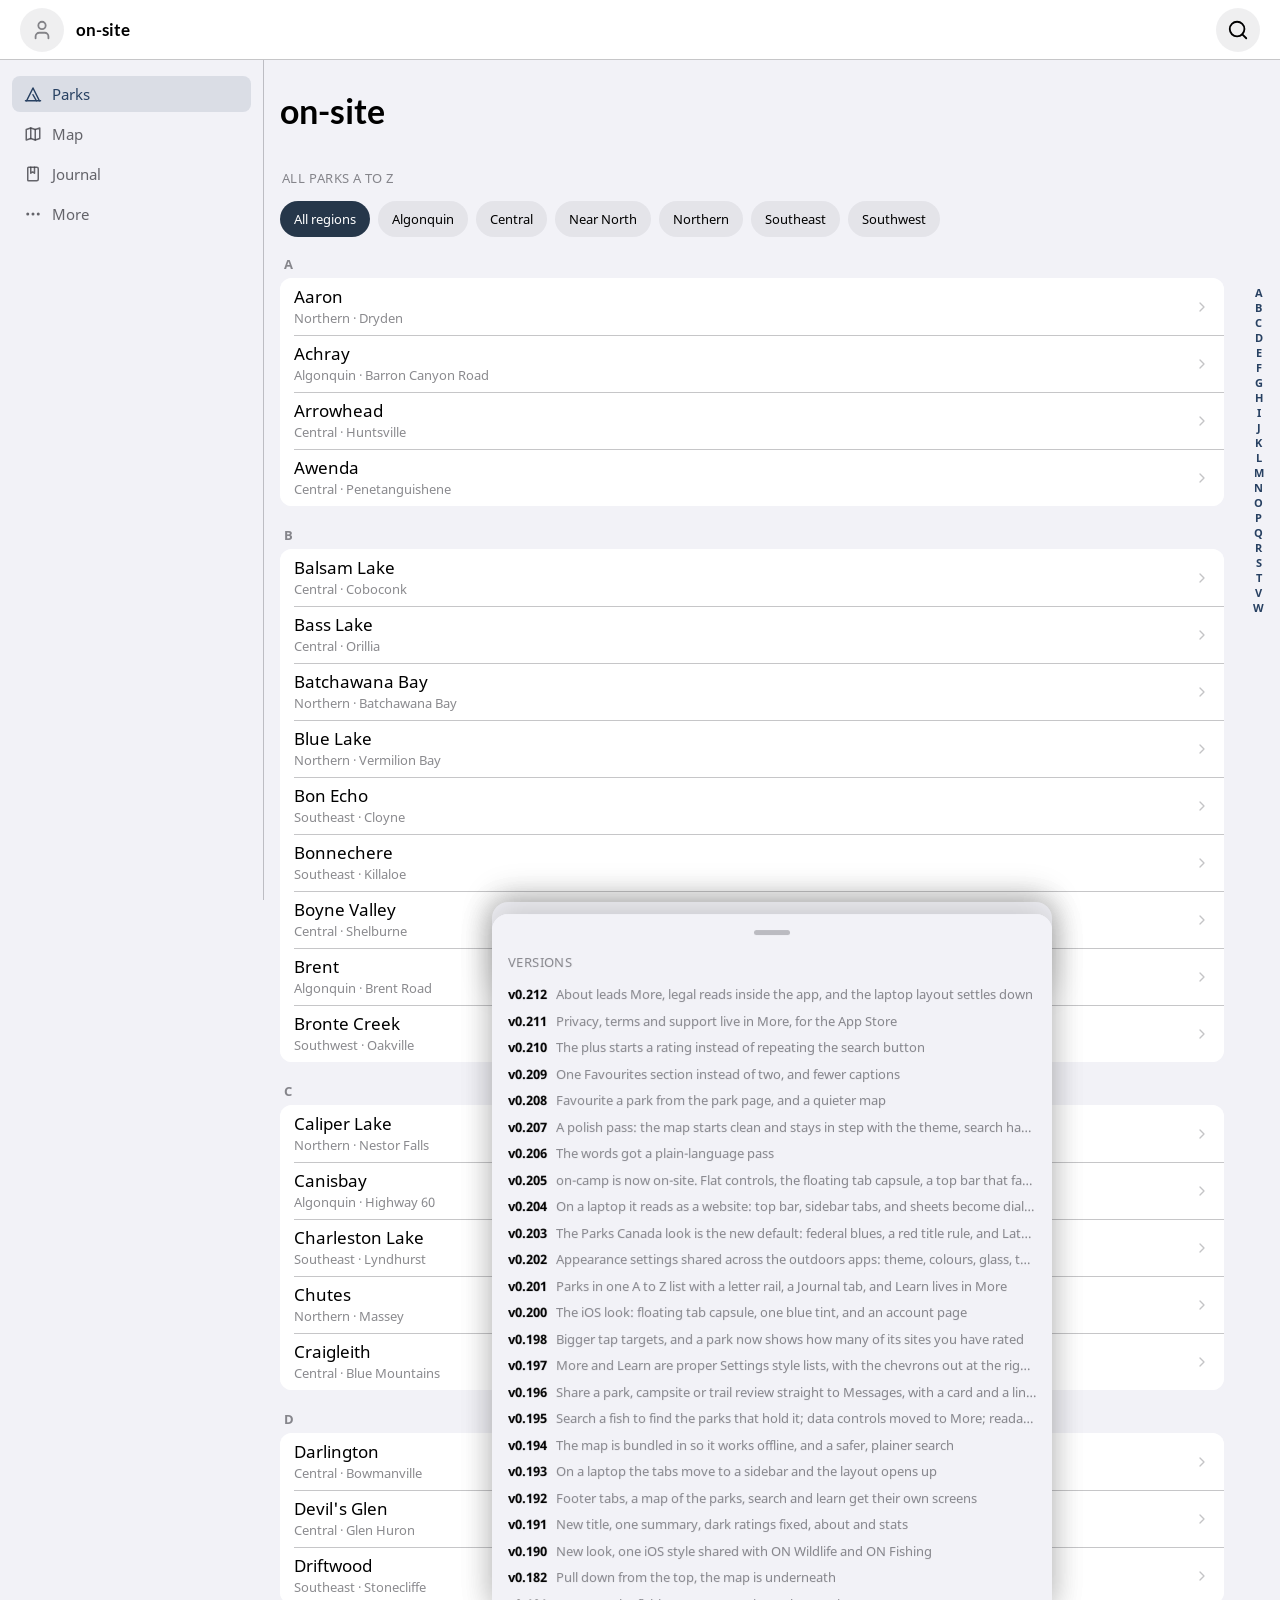
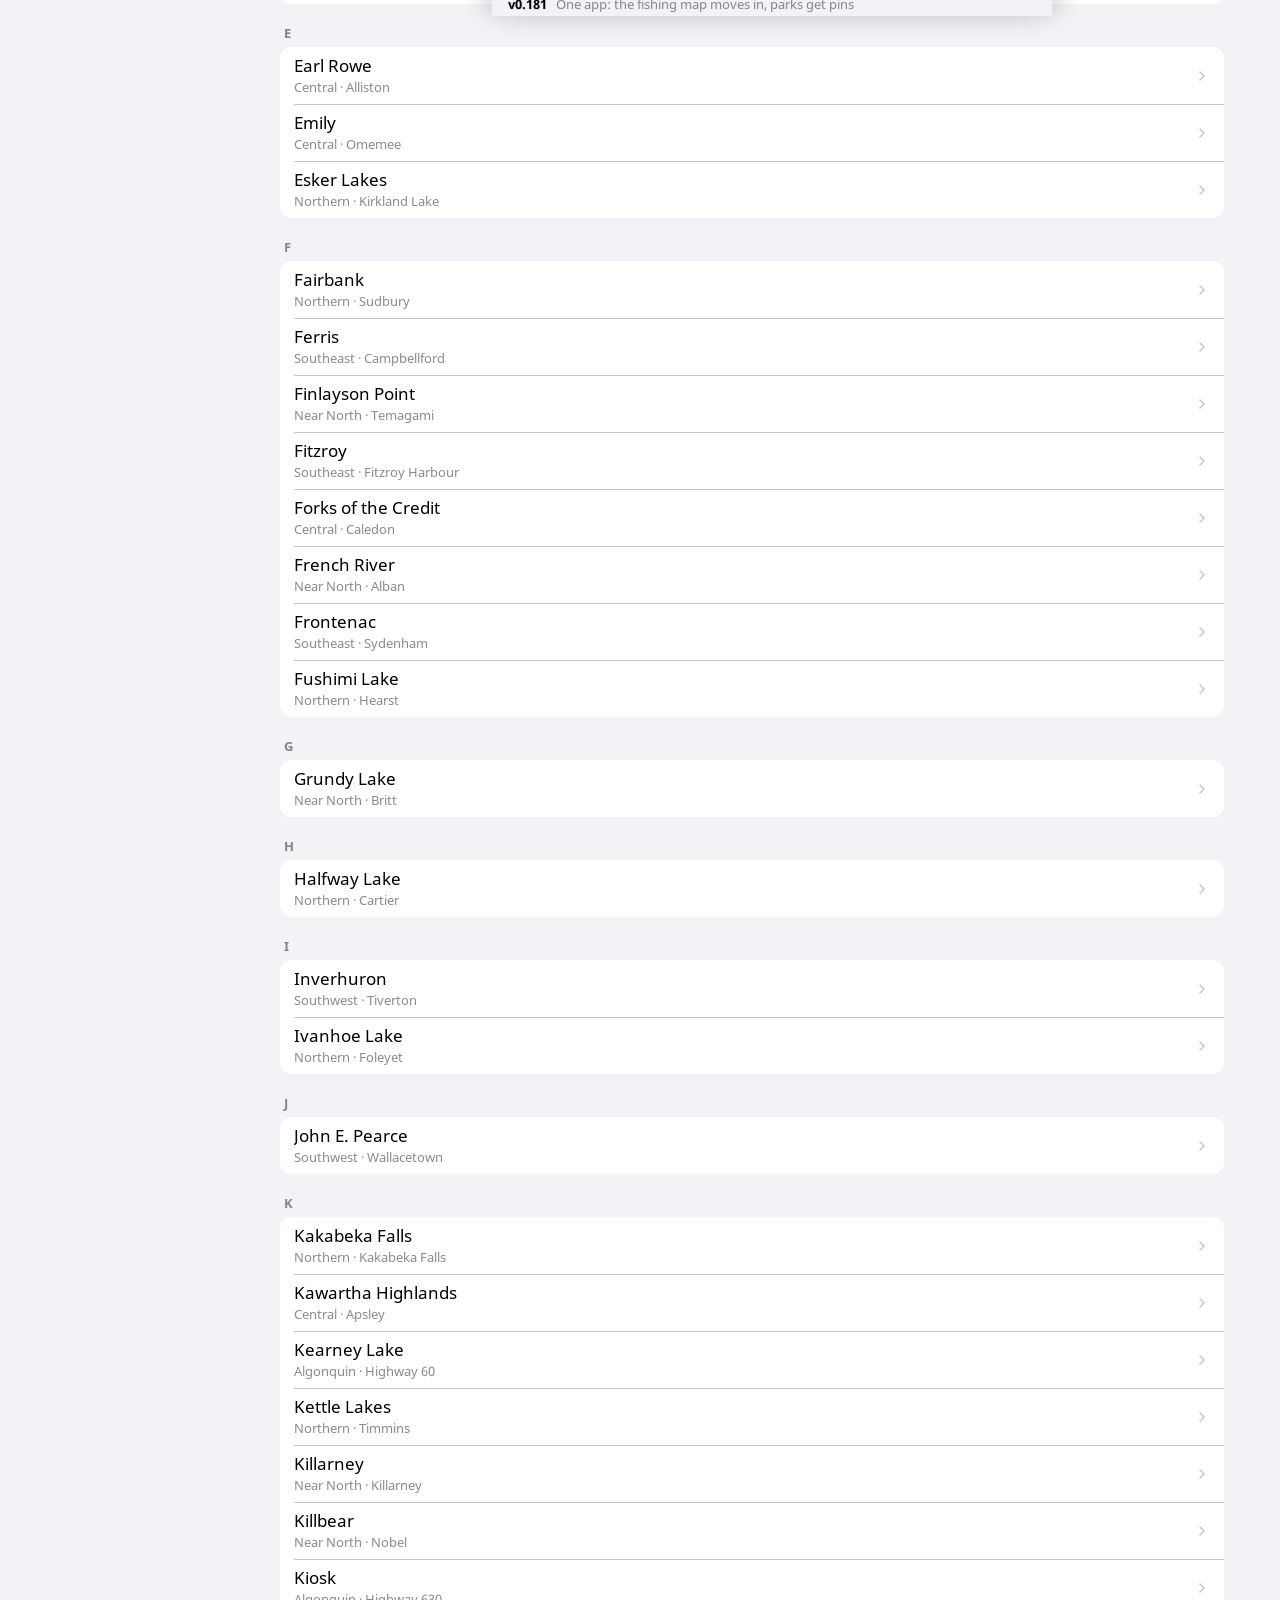
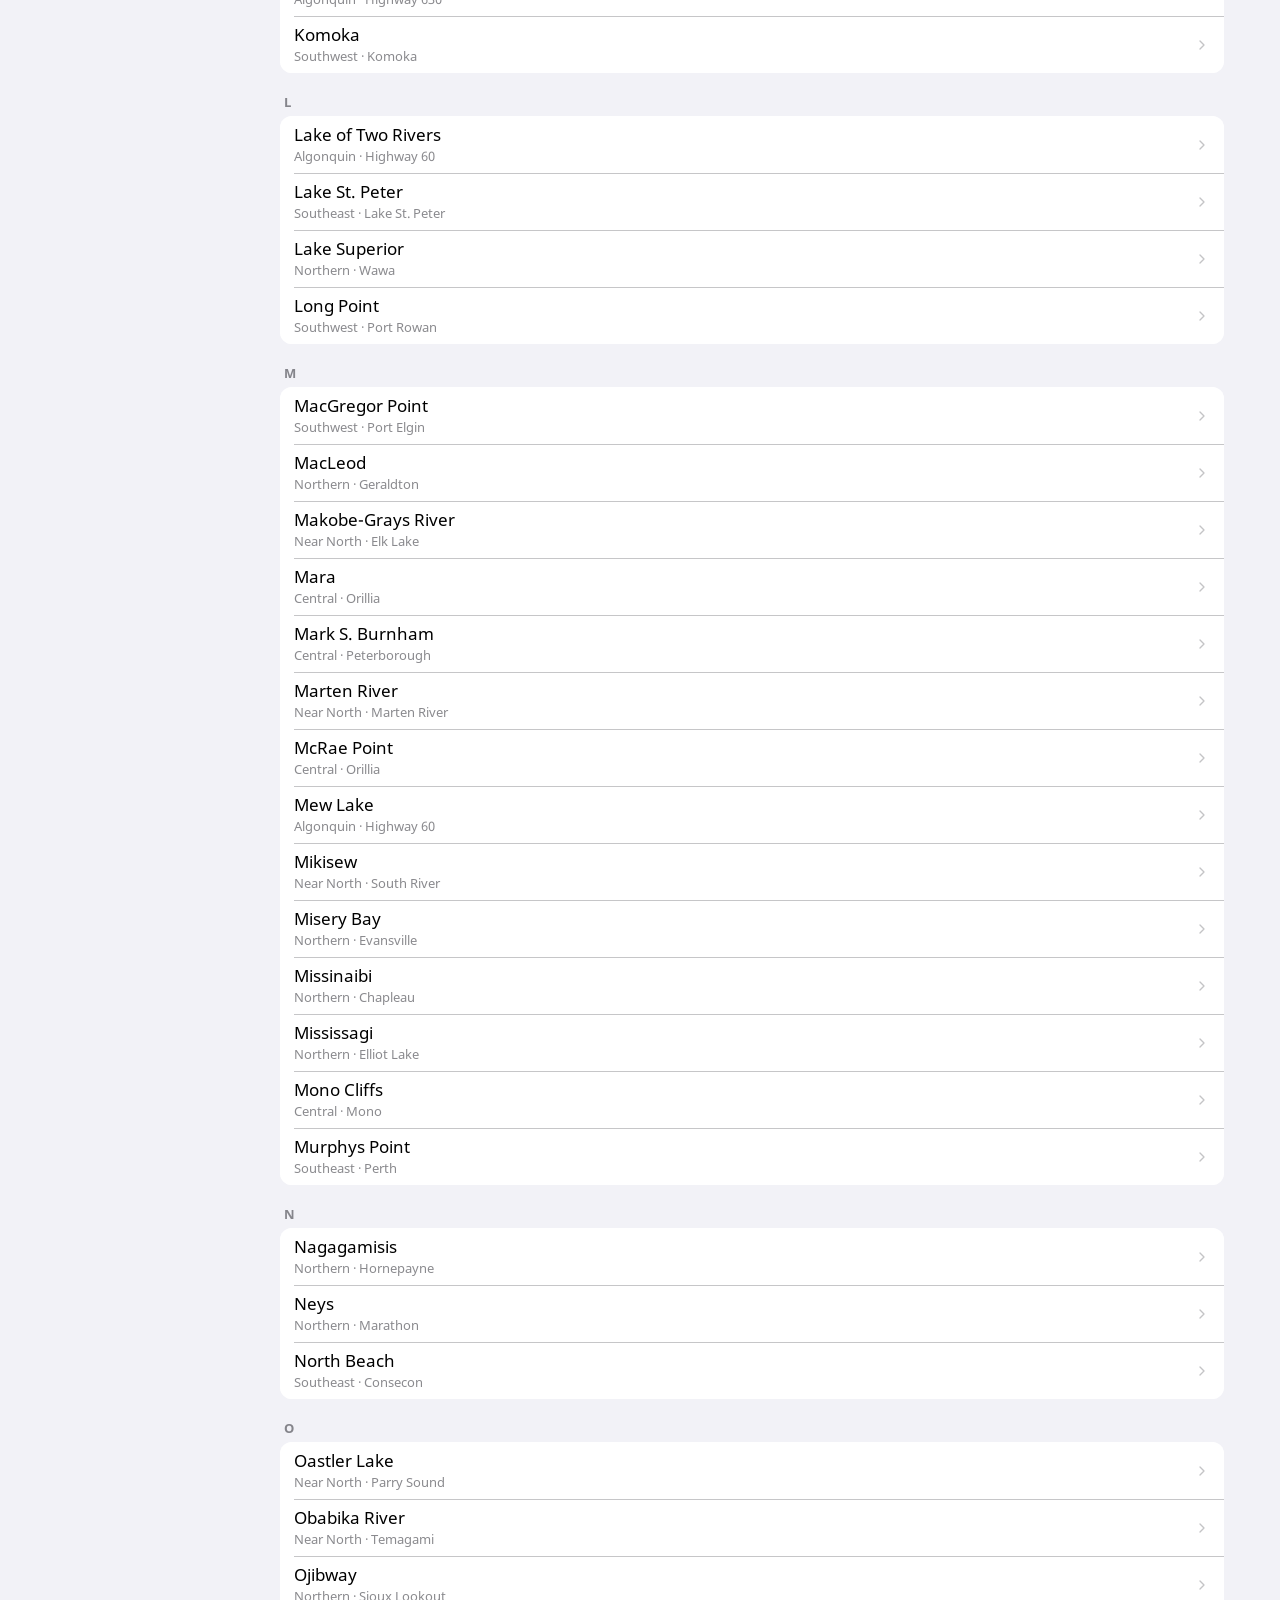
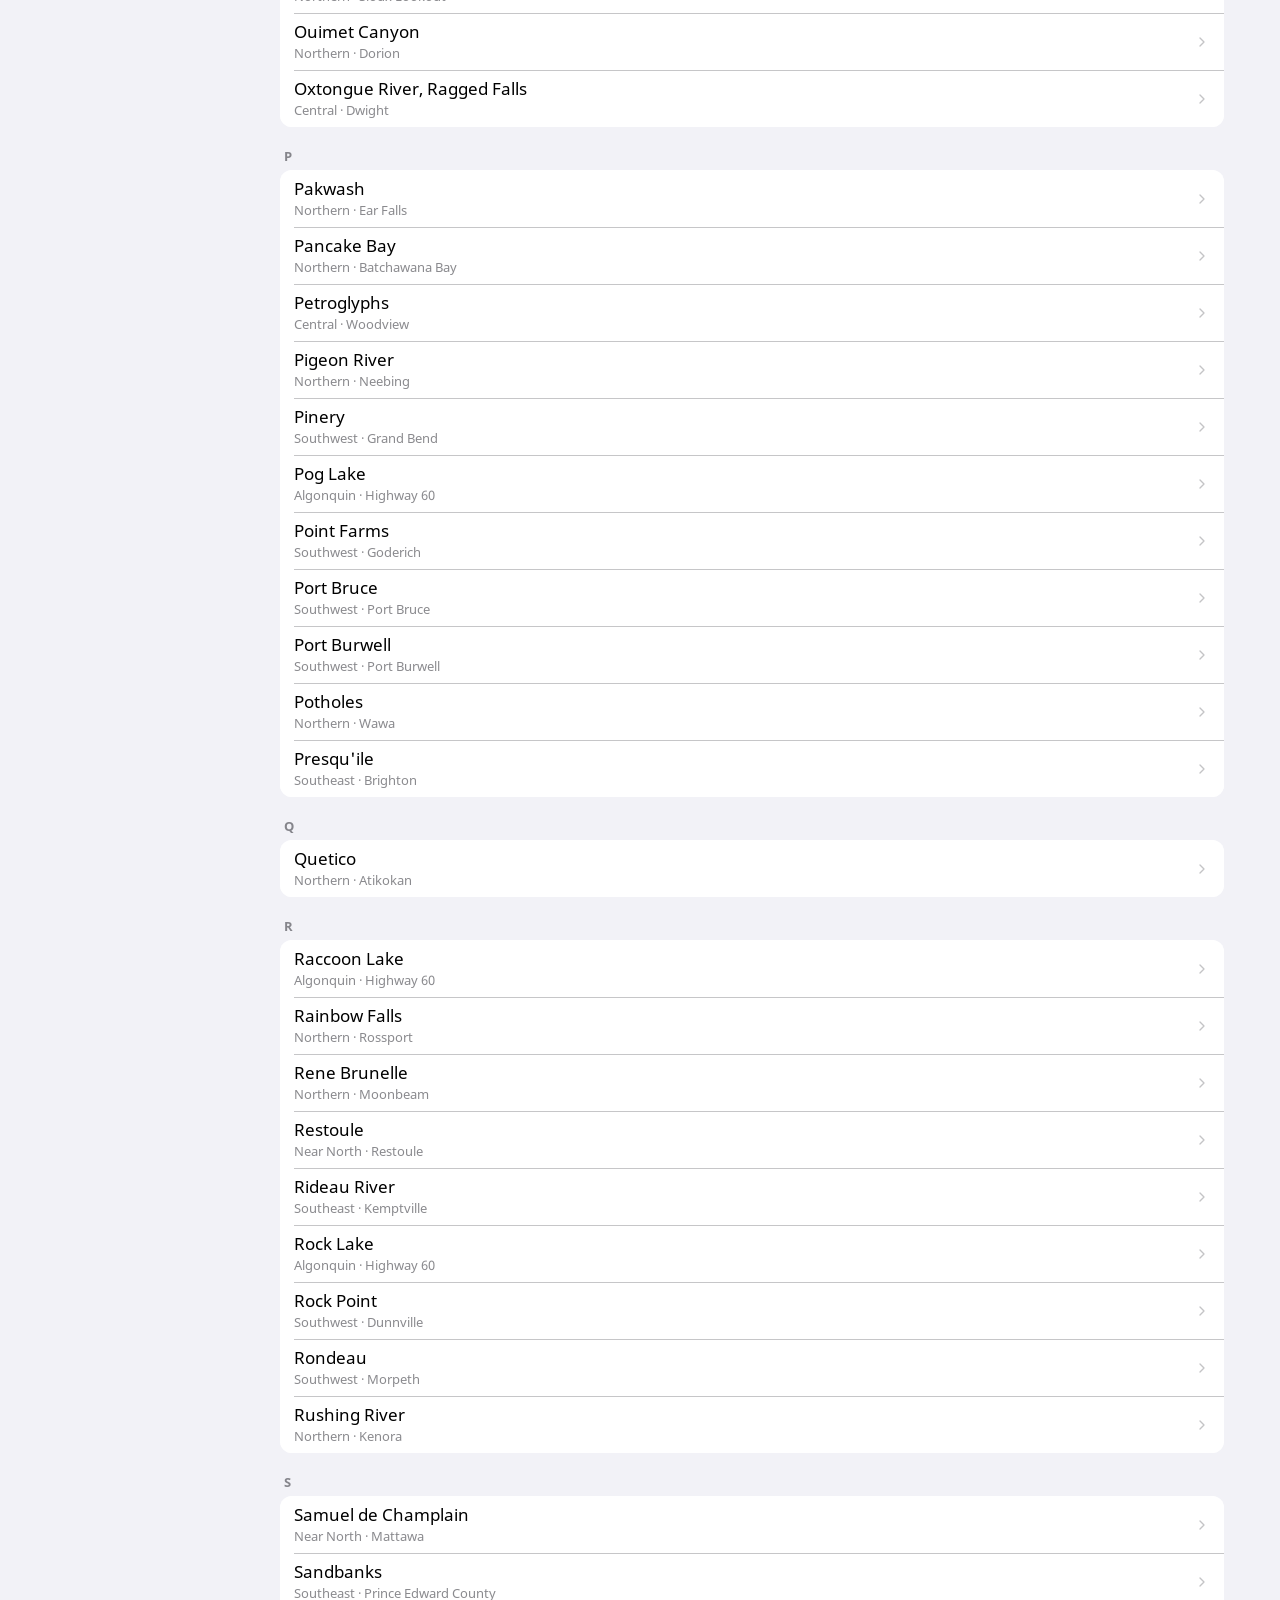
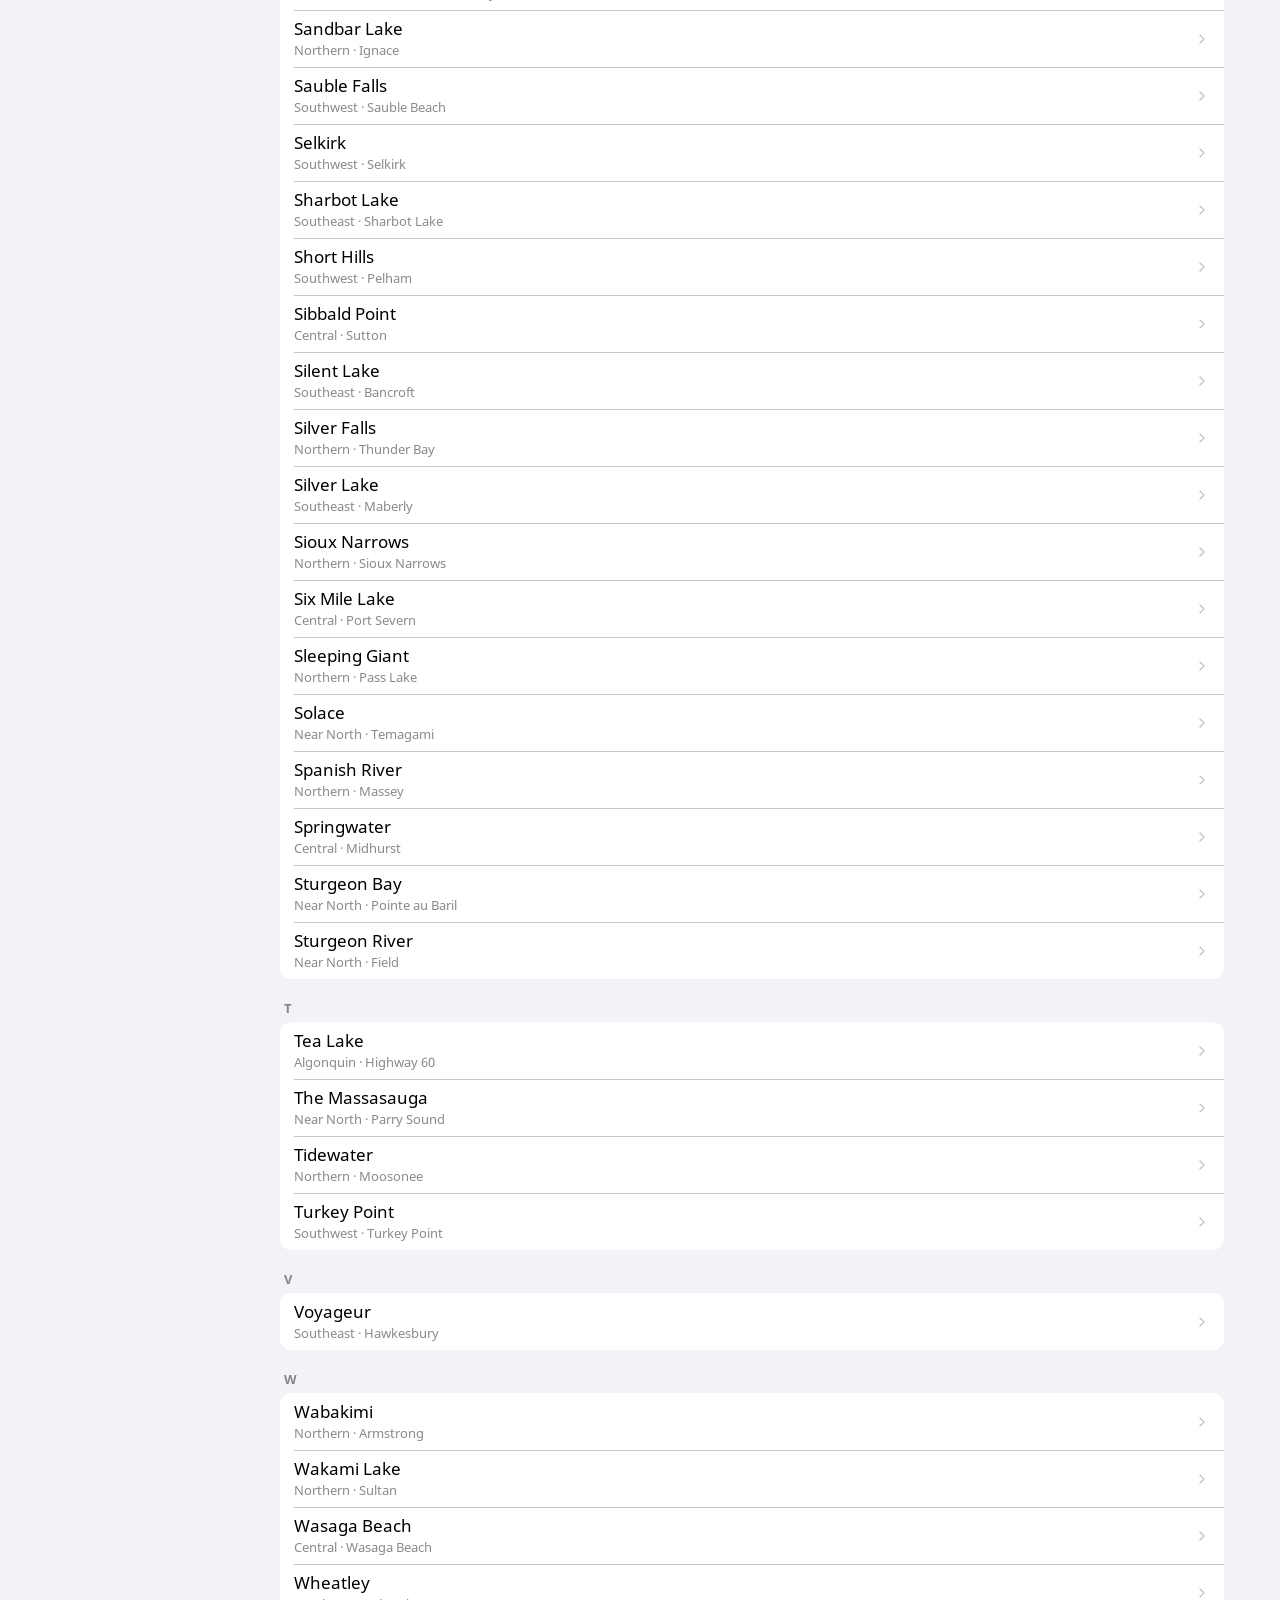
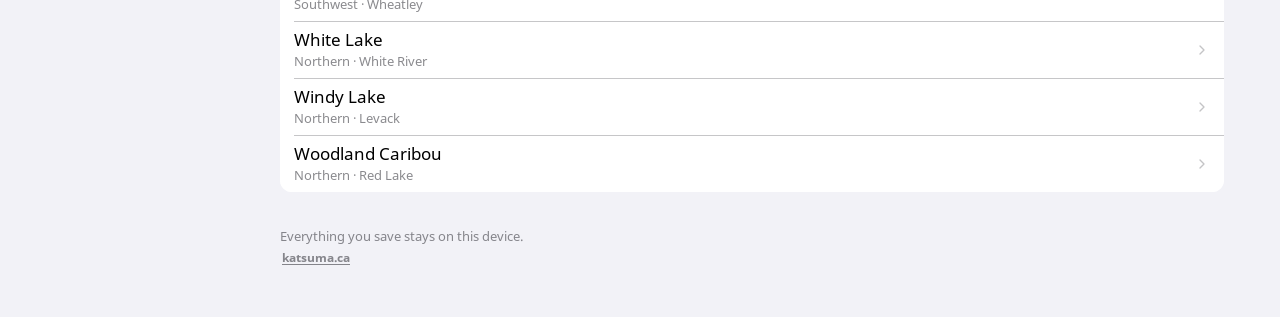
==== commit 29206b05: "on-site: About leads More, legal reads inside the app, laptop fixes The header keeps one action. The" ====
--- a/index.html
+++ b/index.html
@@ -55,7 +55,6 @@
     <button class="ios-avatar" id="avatarBtn" type="button" aria-label="Account"><svg aria-hidden="true"><use href="assets/icons.svg#user"/></svg></button>
     <span class="ios-brand">on-site</span>
     <div class="ios-header-actions">
-      <button class="ios-glass-btn" id="rateSiteBtn" type="button" aria-label="Rate a campsite"><svg aria-hidden="true"><use href="assets/icons.svg#plus"/></svg></button>
       <button class="ios-glass-btn" id="searchBtn" type="button" aria-label="Search"><svg aria-hidden="true"><use href="assets/icons.svg#search"/></svg></button>
     </div>
   </div>
@@ -215,14 +214,15 @@
 <div class="lightbox" id="lightbox"><img id="lightboxImg" alt="site photo"></div>
 
 <div class="backdrop" id="settingsBackdrop"></div>
-<div class="sheet" id="rateSheet" role="dialog" aria-modal="true" aria-label="Rate a campsite">
+<div class="sheet" id="legalSheet" role="dialog" aria-modal="true" aria-label="Legal">
   <div class="grabber"></div>
-  <div class="kind" style="margin-bottom:12px" data-i18n="Rate a campsite">Rate a campsite</div>
-  <div id="rateSheetBody"></div>
+  <div class="kind" style="margin-bottom:12px" id="legalTitle">Legal</div>
+  <div class="legalbody" id="legalBody"></div>
 </div>
 <div class="sheet" id="versionsSheet" role="dialog" aria-modal="true" aria-label="Versions">
   <div class="grabber"></div>
   <div class="kind" style="margin-bottom:12px">Versions</div>
+  <div class="verline"><span class="vv">v0.212</span>About leads More, legal reads inside the app, and the laptop layout settles down</div>
   <div class="verline"><span class="vv">v0.211</span>Privacy, terms and support live in More, for the App Store</div>
   <div class="verline"><span class="vv">v0.210</span>The plus starts a rating instead of repeating the search button</div>
   <div class="verline"><span class="vv">v0.209</span>One Favourites section instead of two, and fewer captions</div>
@@ -281,6 +281,17 @@
   <h1 class="screen-title" data-i18n="More">More</h1>
   <div class="wrap">
 
+  <h2 class="ios-section-title">About</h2>
+  <div class="aboutbody">
+    <p>Ever since I was young, my parents took me camping often. Lately I have been sharing that love with my friends and showing them the beauty of being outdoors. With that comes the responsibility of booking the campsites, and choosing a site you have never seen is a gamble.</p>
+    <p>on-site is a private journal for Ontario Parks campgrounds. For the low, low price of a nice walk around the campground, you can rate each site out of five, add a note or a photo, and mark the ones worth booking again. It covers every reservable Ontario Park, down to the campgrounds, the individual sites, and the trails around them.</p>
+    <p>Everything you save stays on this device. There is no account, no server, and nothing is tracked. Ratings and notes live in the browser and photos in local storage, and you can export a backup to a file and load it on another phone. Please do not photograph occupied sites, and leave a site the way you would want to find it.</p>
+  </div>
+  <div class="ios-group" id="aboutStats" style="margin-top:16px"></div>
+
+  <h2 class="ios-section-title">Appearance</h2>
+  <div class="ios-group" id="appearancePanel"></div>
+
   <h2 class="ios-section-title">Learn</h2>
   <div id="learnBody"></div>
 
@@ -305,9 +316,6 @@
   <p class="ios-group-foot">Export a backup to move your journal to another phone.</p>
   <input type="file" id="importInput" accept=".json,application/json" hidden>
 
-  <h2 class="ios-section-title">Appearance</h2>
-  <div class="ios-group" id="appearancePanel"></div>
-
   <h2 class="ios-section-title">More from the Ontario outdoors</h2>
   <div class="ios-group">
     <a class="ios-row" href="https://katsuma0.github.io/on-wildlife/" target="_blank" rel="noopener">
@@ -322,32 +330,23 @@
     </a>
   </div>
 
-  <h2 class="ios-section-title">About</h2>
-  <div class="aboutbody">
-    <p>on-site is a private journal for Ontario Parks campsites. Walk a campground, rate each site out of five, add a note or a photo, and mark the ones worth booking again. It covers every reservable Ontario Park, down to the campgrounds, the individual sites, and the trails.</p>
-    <p>on-camp is now called on-site. Another product already uses the name CampOn, so this app has a new name. Nothing else changed.</p>
-    <p>I book the camping trips for my friends and family, and choosing a site you have never seen is a gamble. Some are good and some are not, and a year later you cannot remember which was which. This is the notebook I wanted for that.</p>
-    <p>Everything you save stays on this device. There is no account, no server, and nothing is tracked. Ratings and notes live in the browser and photos in local storage, and you can export a backup to a file and load it on another phone. Please do not photograph occupied sites, and leave a site the way you would want to find it.</p>
-  </div>
-  <div class="ios-group" id="aboutStats" style="margin-top:16px"></div>
-
   <h2 class="ios-section-title" data-i18n="Legal">Legal</h2>
   <div class="ios-group">
-    <a class="ios-row" href="https://katsuma.ca/privacy.html" target="_blank" rel="noopener">
+    <button class="ios-row" type="button" data-legal="privacy">
       <span class="ios-row-body"><span class="ios-row-title" data-i18n="Privacy policy">Privacy policy</span>
       <span class="ios-row-sub" data-i18n="What stays on this device, and what does not">What stays on this device, and what does not</span></span>
       <span class="ios-chevron"><svg aria-hidden="true"><use href="assets/icons.svg#chevron-right"/></svg></span>
-    </a>
-    <a class="ios-row" href="https://katsuma.ca/terms.html" target="_blank" rel="noopener">
+    </button>
+    <button class="ios-row" type="button" data-legal="terms">
       <span class="ios-row-body"><span class="ios-row-title" data-i18n="Terms of use">Terms of use</span>
       <span class="ios-row-sub" data-i18n="Including what this app is not safe for">Including what this app is not safe for</span></span>
       <span class="ios-chevron"><svg aria-hidden="true"><use href="assets/icons.svg#chevron-right"/></svg></span>
-    </a>
-    <a class="ios-row" href="https://katsuma.ca/support.html" target="_blank" rel="noopener">
+    </button>
+    <button class="ios-row" type="button" data-legal="support">
       <span class="ios-row-body"><span class="ios-row-title" data-i18n="Support">Support</span>
       <span class="ios-row-sub" data-i18n="Help, and how to reach me">Help, and how to reach me</span></span>
       <span class="ios-chevron"><svg aria-hidden="true"><use href="assets/icons.svg#chevron-right"/></svg></span>
-    </a>
+    </button>
   </div>
   <p class="ios-group-foot" data-i18n="Not affiliated with Ontario Parks, the Government of Ontario or Apple. Book through their official channels. Map images come from CARTO using OpenStreetMap data.">Not affiliated with Ontario Parks, the Government of Ontario or Apple. Book through their official channels. Map images come from CARTO using OpenStreetMap data.</p>
   </div>
--- a/assets/ios.css
+++ b/assets/ios.css
@@ -2598,3 +2598,35 @@
   text-decoration: underline;
   text-underline-offset: 2px;
 }
+
+/* =====================================================================
+   ios.css site round: About leads More, legal reads in a sheet, and two
+   laptop fixes, the letter rail out of the rows and sheets that rise
+   from the bottom of the window instead of parking at the top.
+   ===================================================================== */
+
+/* the legal sheet body: quiet paragraphs, scrollable past a long policy */
+.legalbody p { margin: 0 0 12px; font-size: var(--fs-subhead); line-height: 1.45; color: var(--label); }
+.legalbody p:last-child { margin-bottom: 4px; }
+.legalbody b { font-weight: 600; }
+
+@media (min-width: 1100px) {
+  /* sheets rise from the bottom on a laptop too. The tablet layer parks
+     them at the top of the window as dialogs, which reads wrong on a tall
+     screen; both states are restated so the transitions survive. The 264px
+     offset centres them in the space right of the sidebar. */
+  .sheet {
+    top: auto; bottom: 0;
+    left: 264px; right: 0;
+    width: min(560px, 60vw);
+    max-height: 78vh;
+    border-radius: 16px 16px 0 0;
+    transform: translateY(102%);
+  }
+  .sheet.on { transform: translateY(0); }
+
+  /* the letter rail sits in its own gutter: the park list reserves the
+     right edge, so the rail never lands on a row's chevron */
+  #view-parks .wrap { padding-right: 56px; }
+  .azrail { right: max(10px, calc((100vw - 1280px) / 2 + 10px)); }
+}
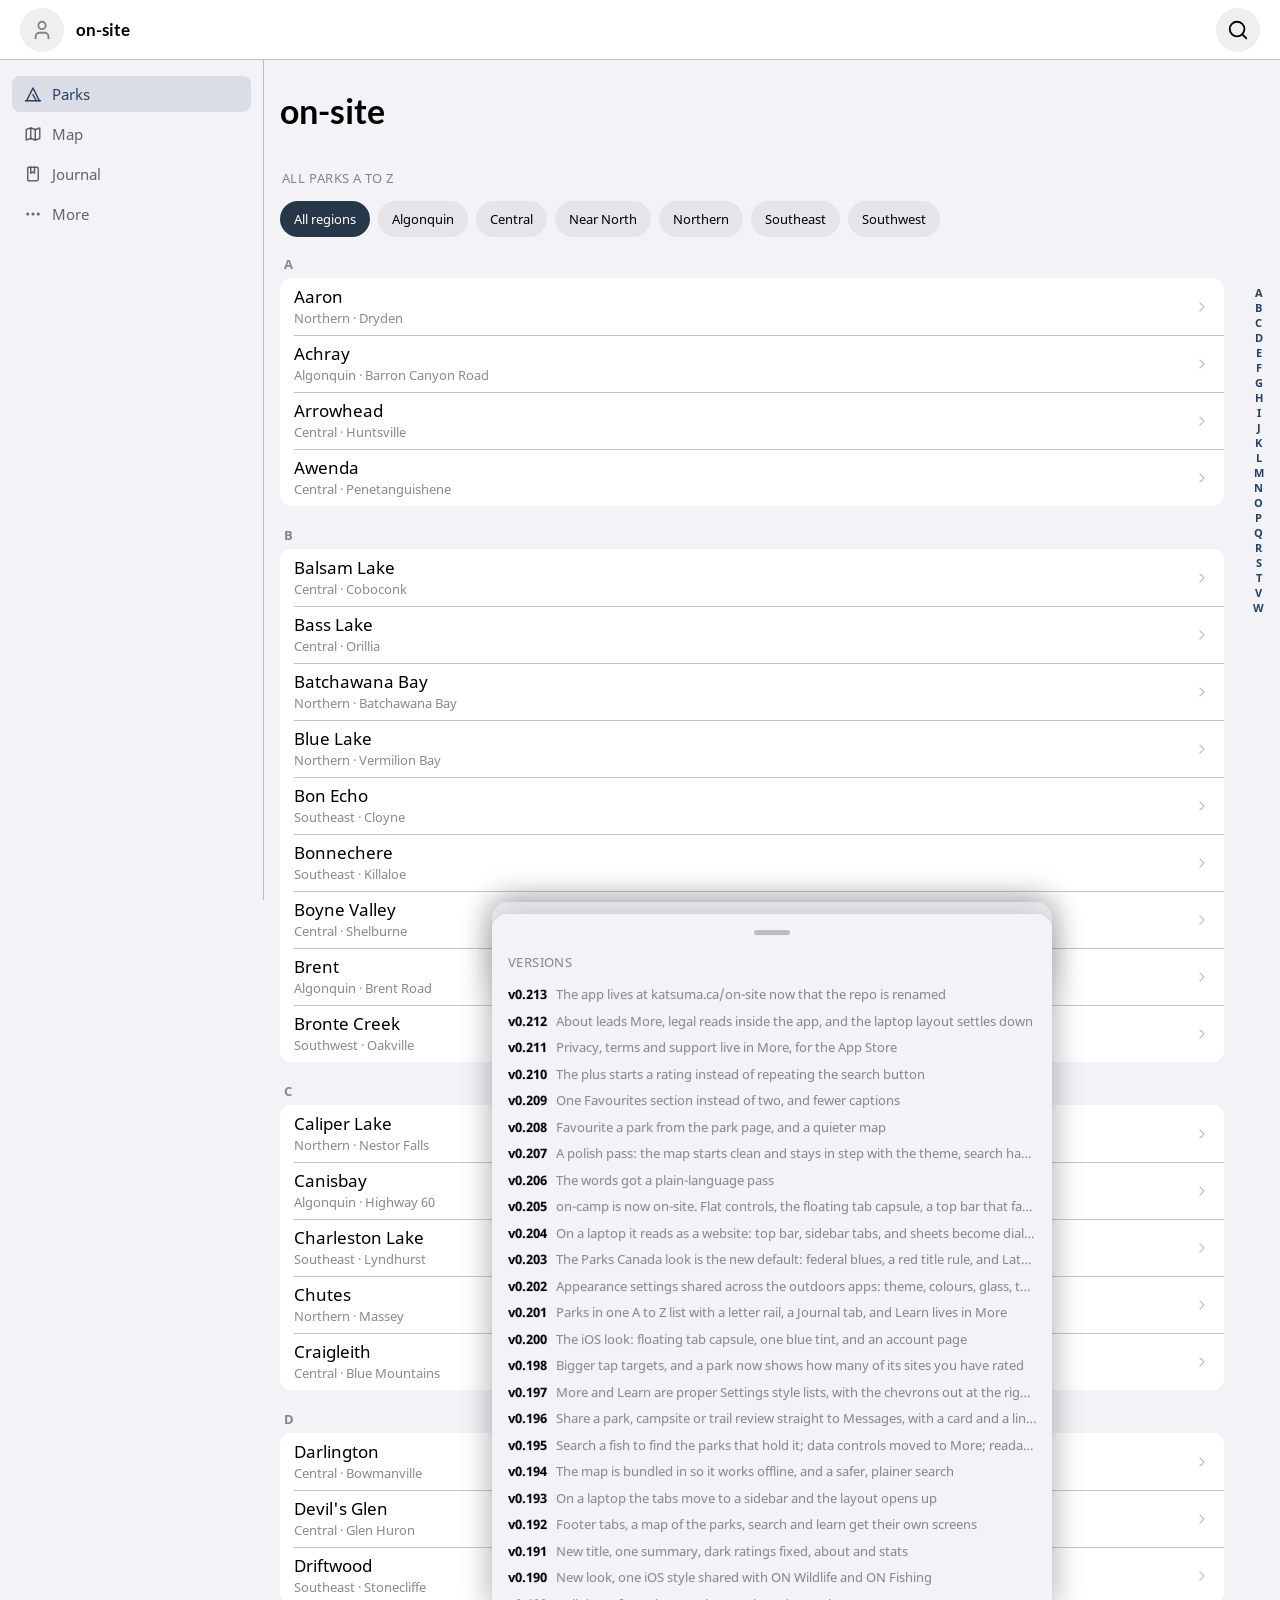
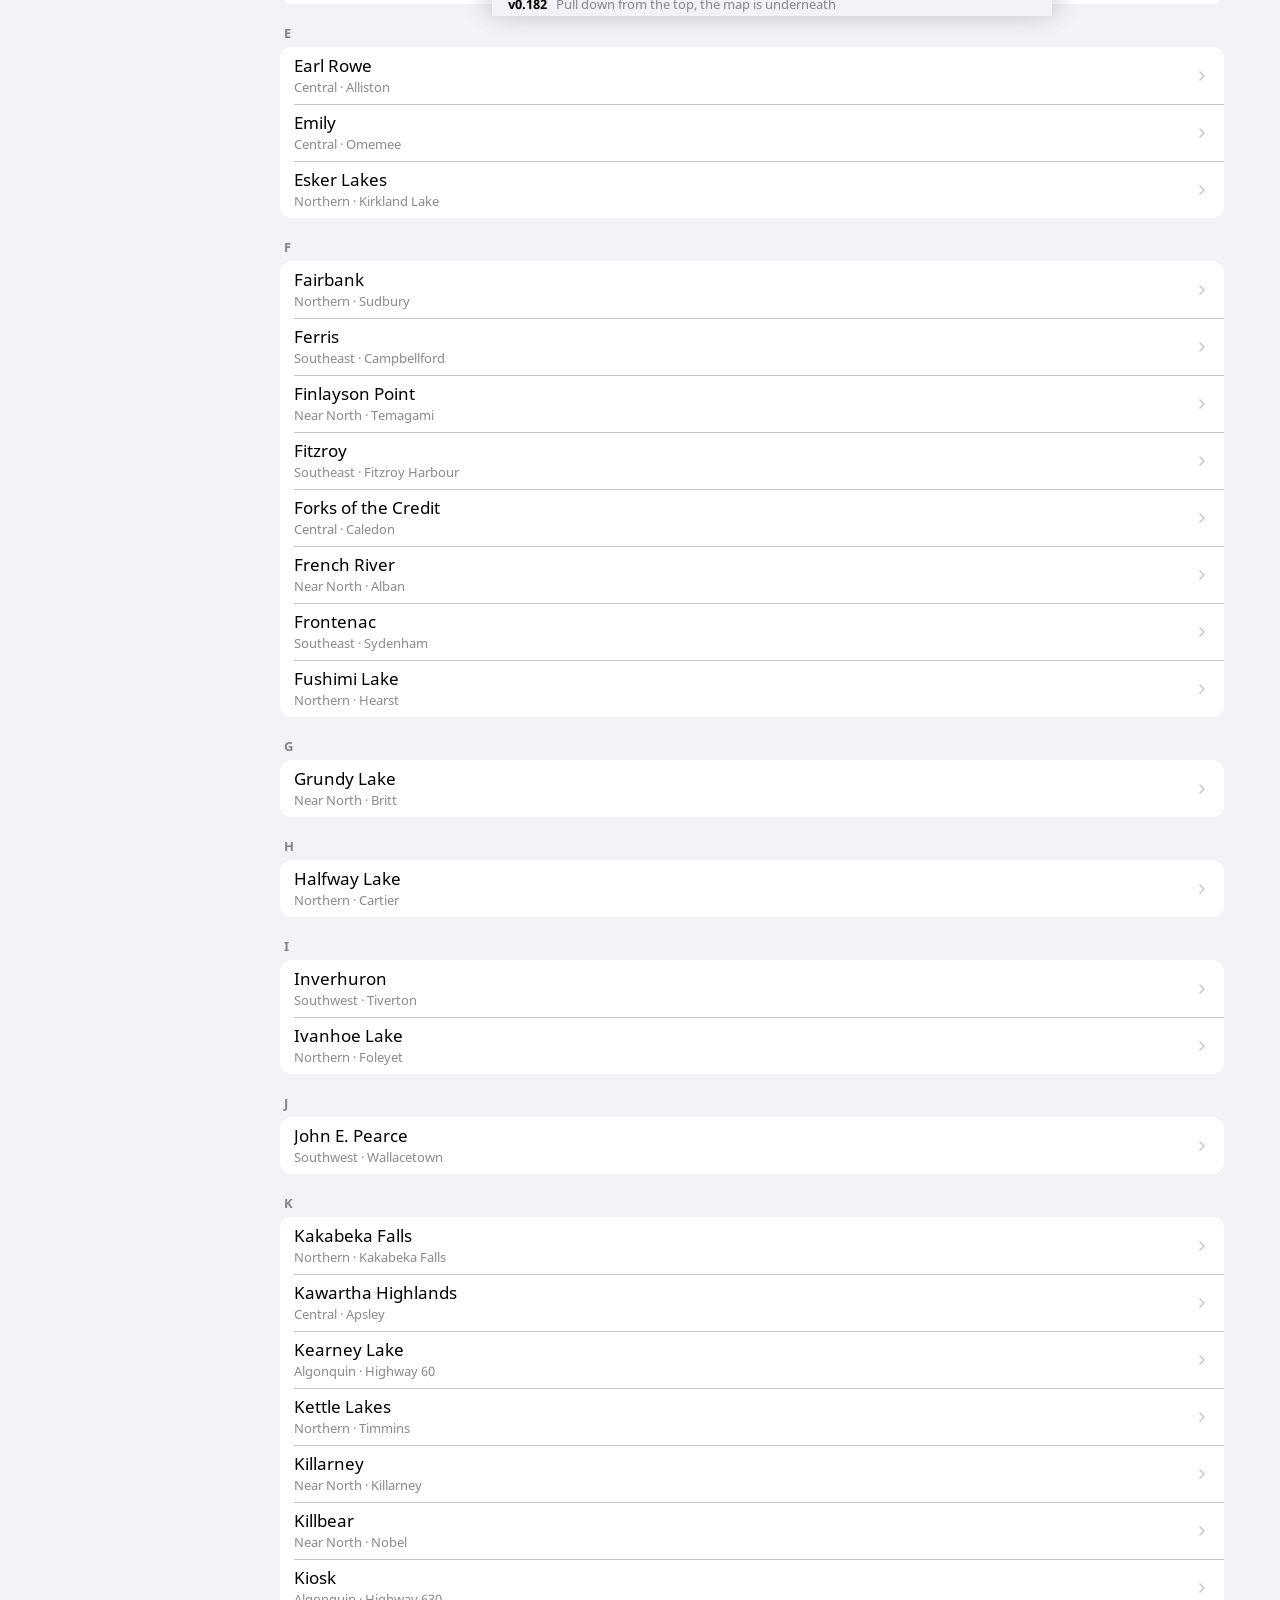
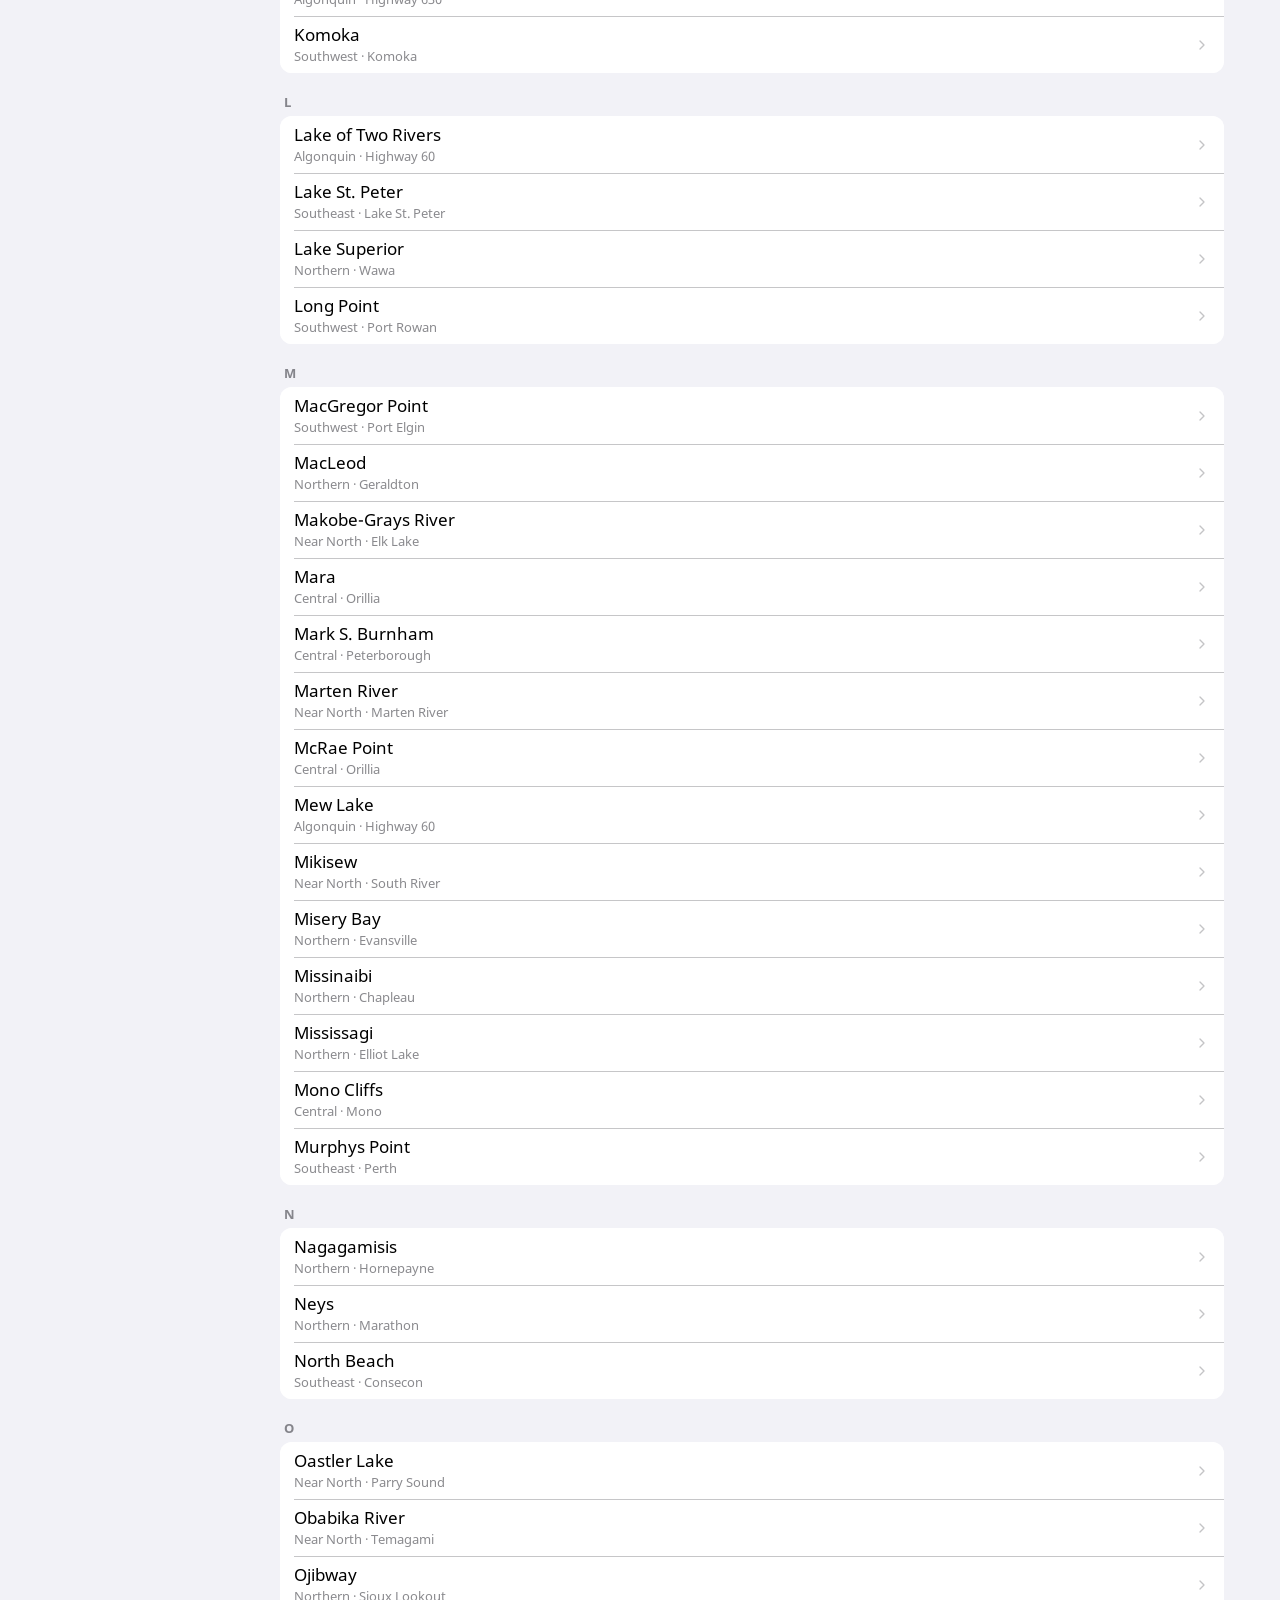
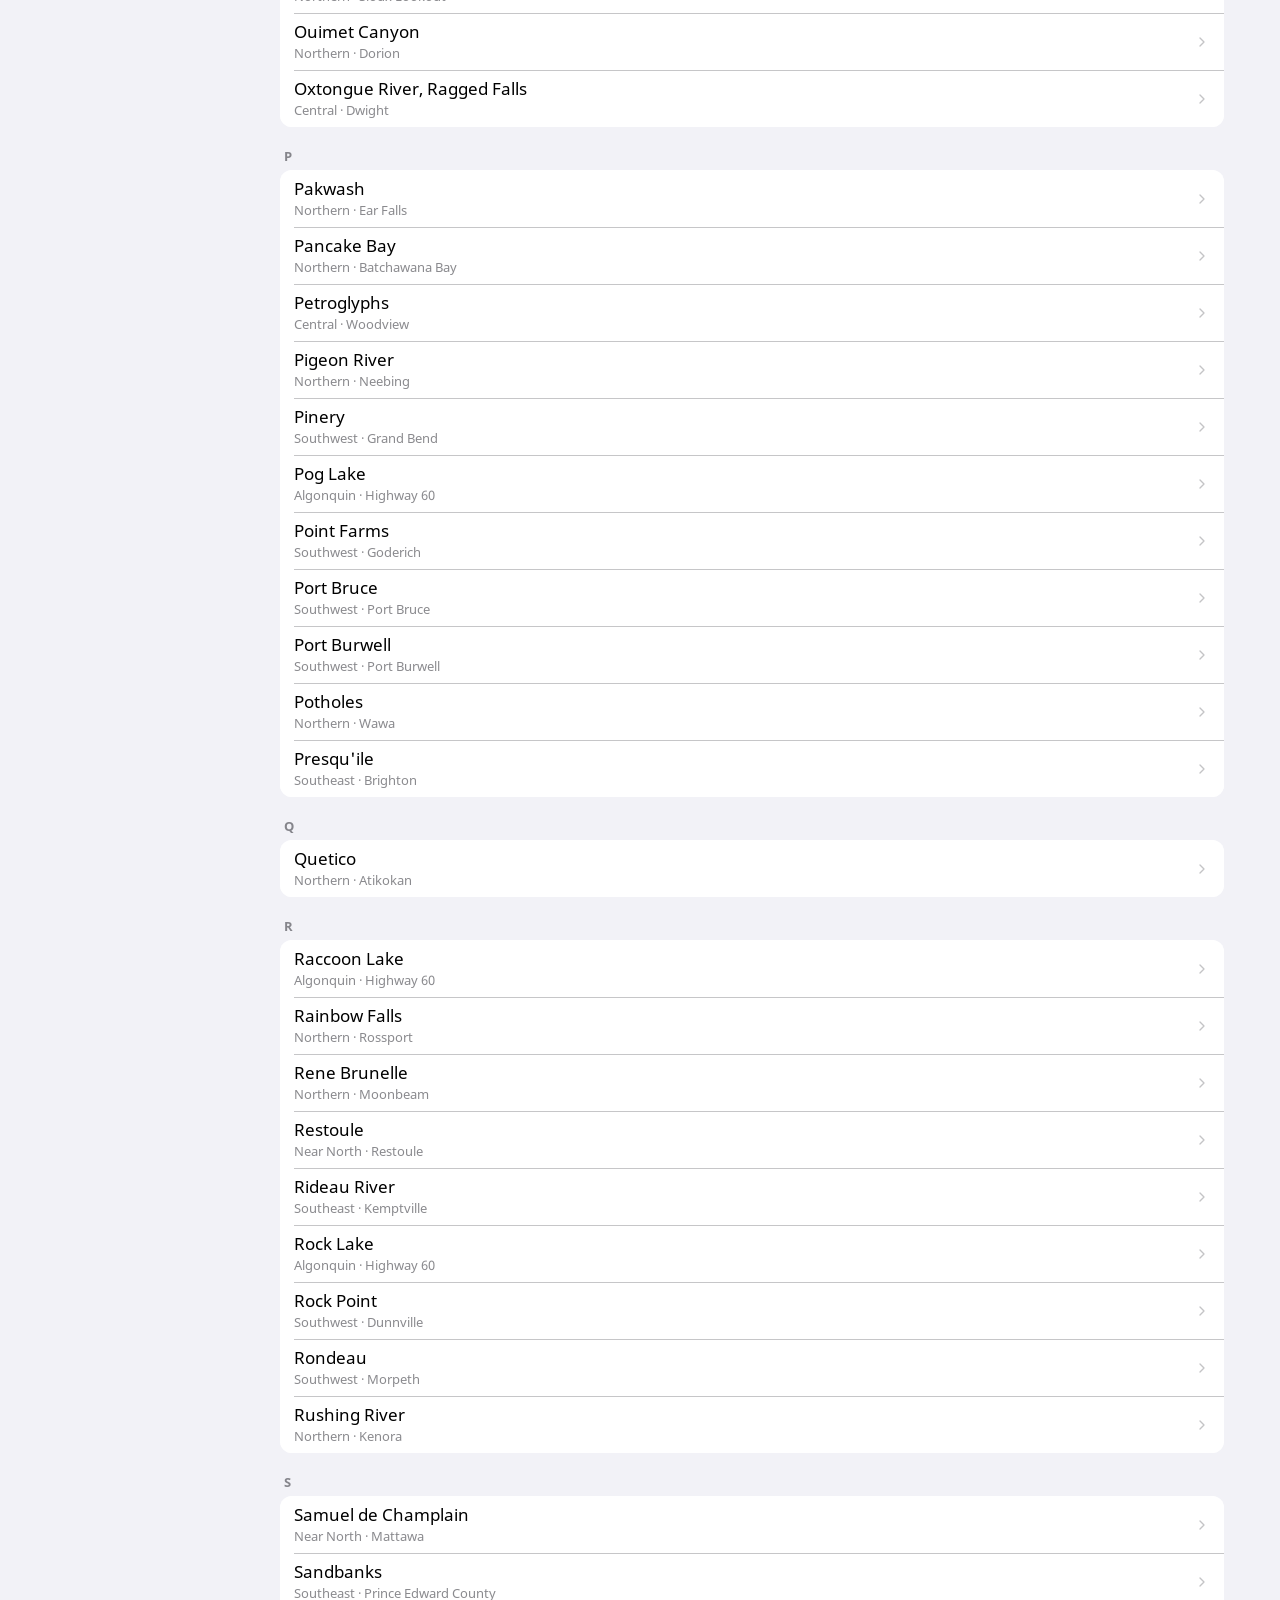
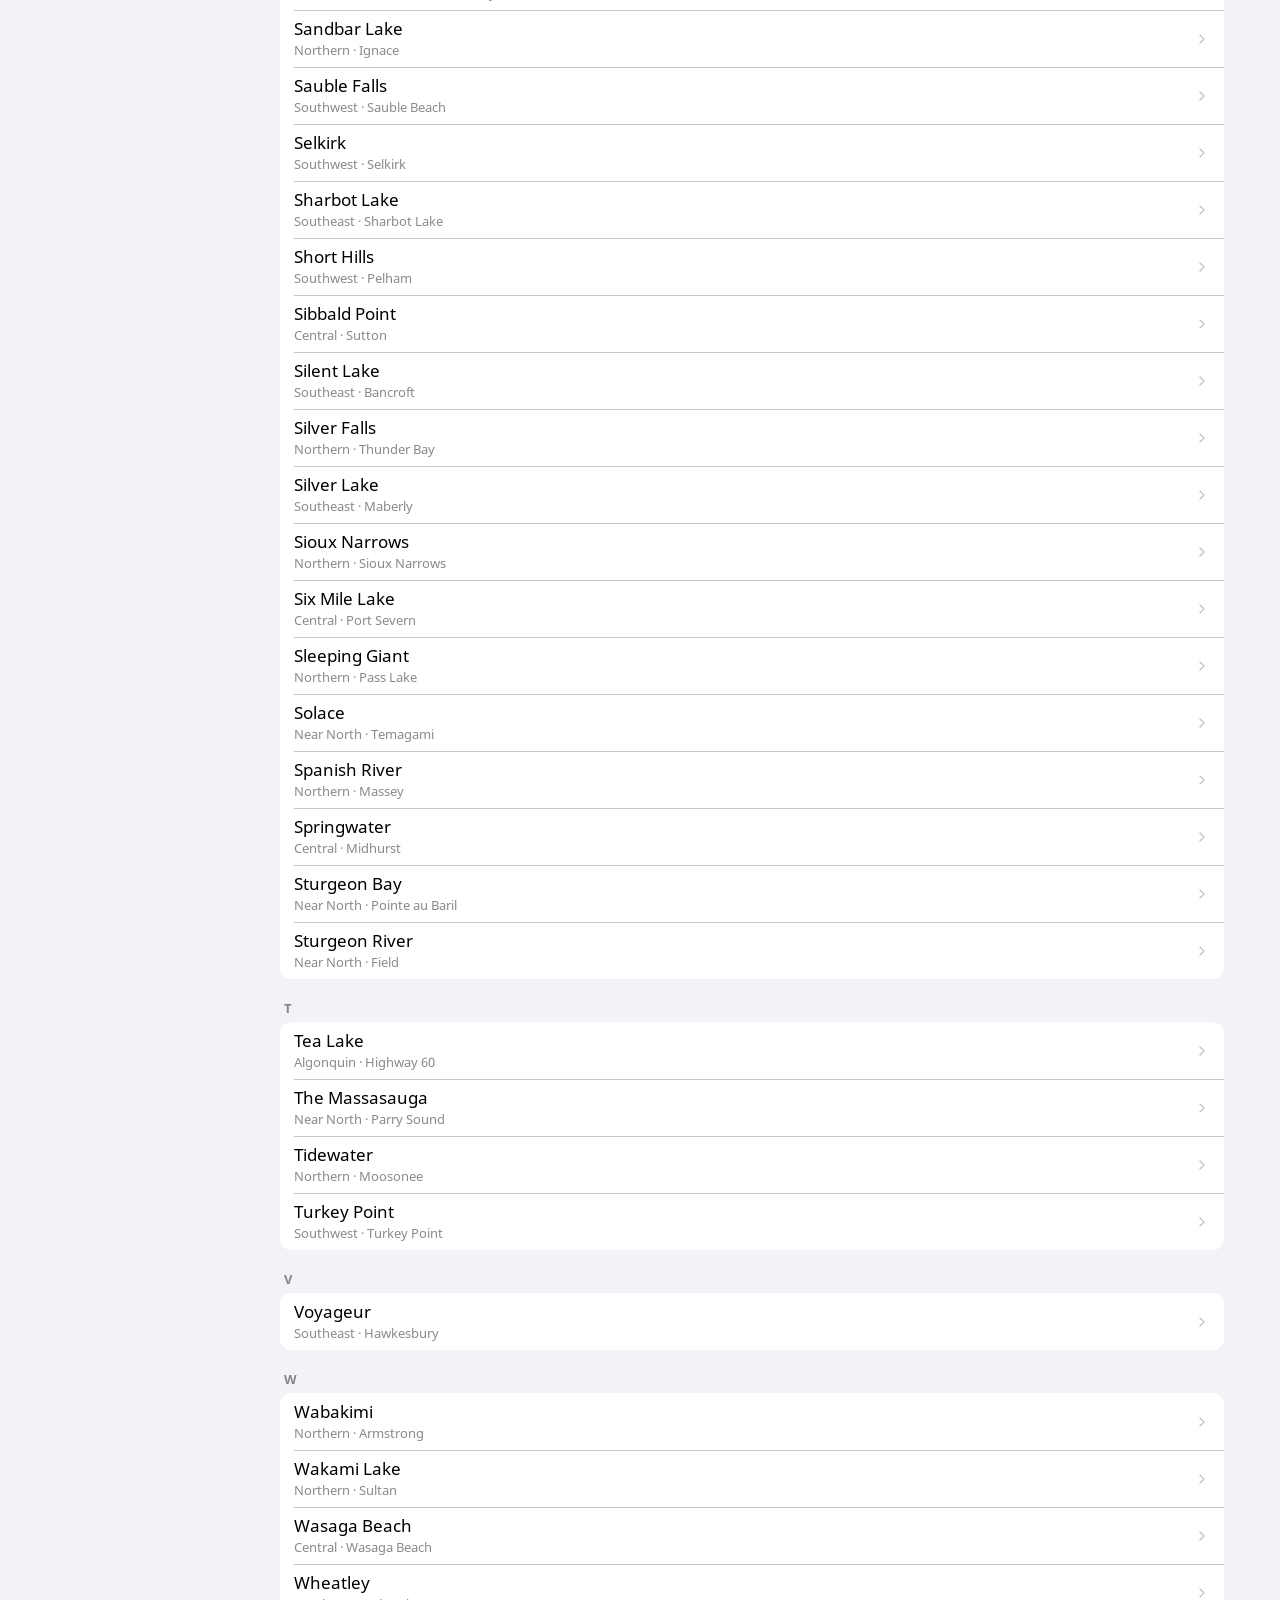
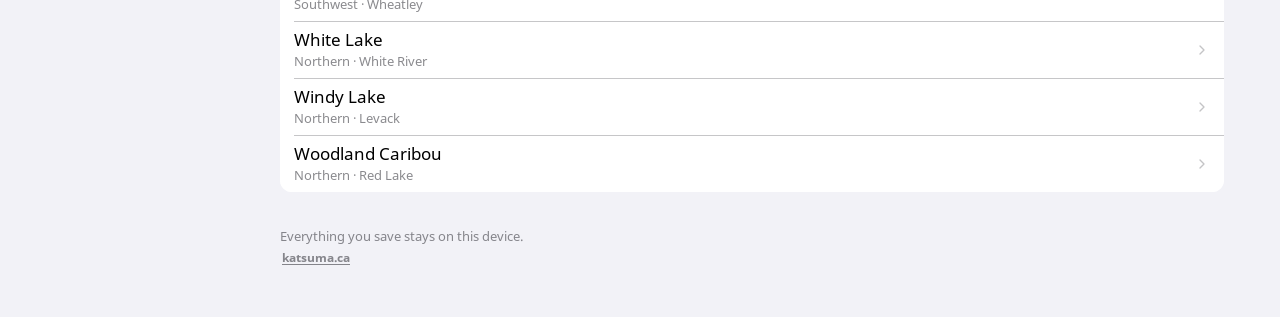
==== commit eb9597fb: "Point the app at katsuma.ca/on-site now that the repo is renamed The repo rename from on-camp to on-" ====
--- a/index.html
+++ b/index.html
@@ -222,6 +222,7 @@
 <div class="sheet" id="versionsSheet" role="dialog" aria-modal="true" aria-label="Versions">
   <div class="grabber"></div>
   <div class="kind" style="margin-bottom:12px">Versions</div>
+  <div class="verline"><span class="vv">v0.213</span>The app lives at katsuma.ca/on-site now that the repo is renamed</div>
   <div class="verline"><span class="vv">v0.212</span>About leads More, legal reads inside the app, and the laptop layout settles down</div>
   <div class="verline"><span class="vv">v0.211</span>Privacy, terms and support live in More, for the App Store</div>
   <div class="verline"><span class="vv">v0.210</span>The plus starts a rating instead of repeating the search button</div>
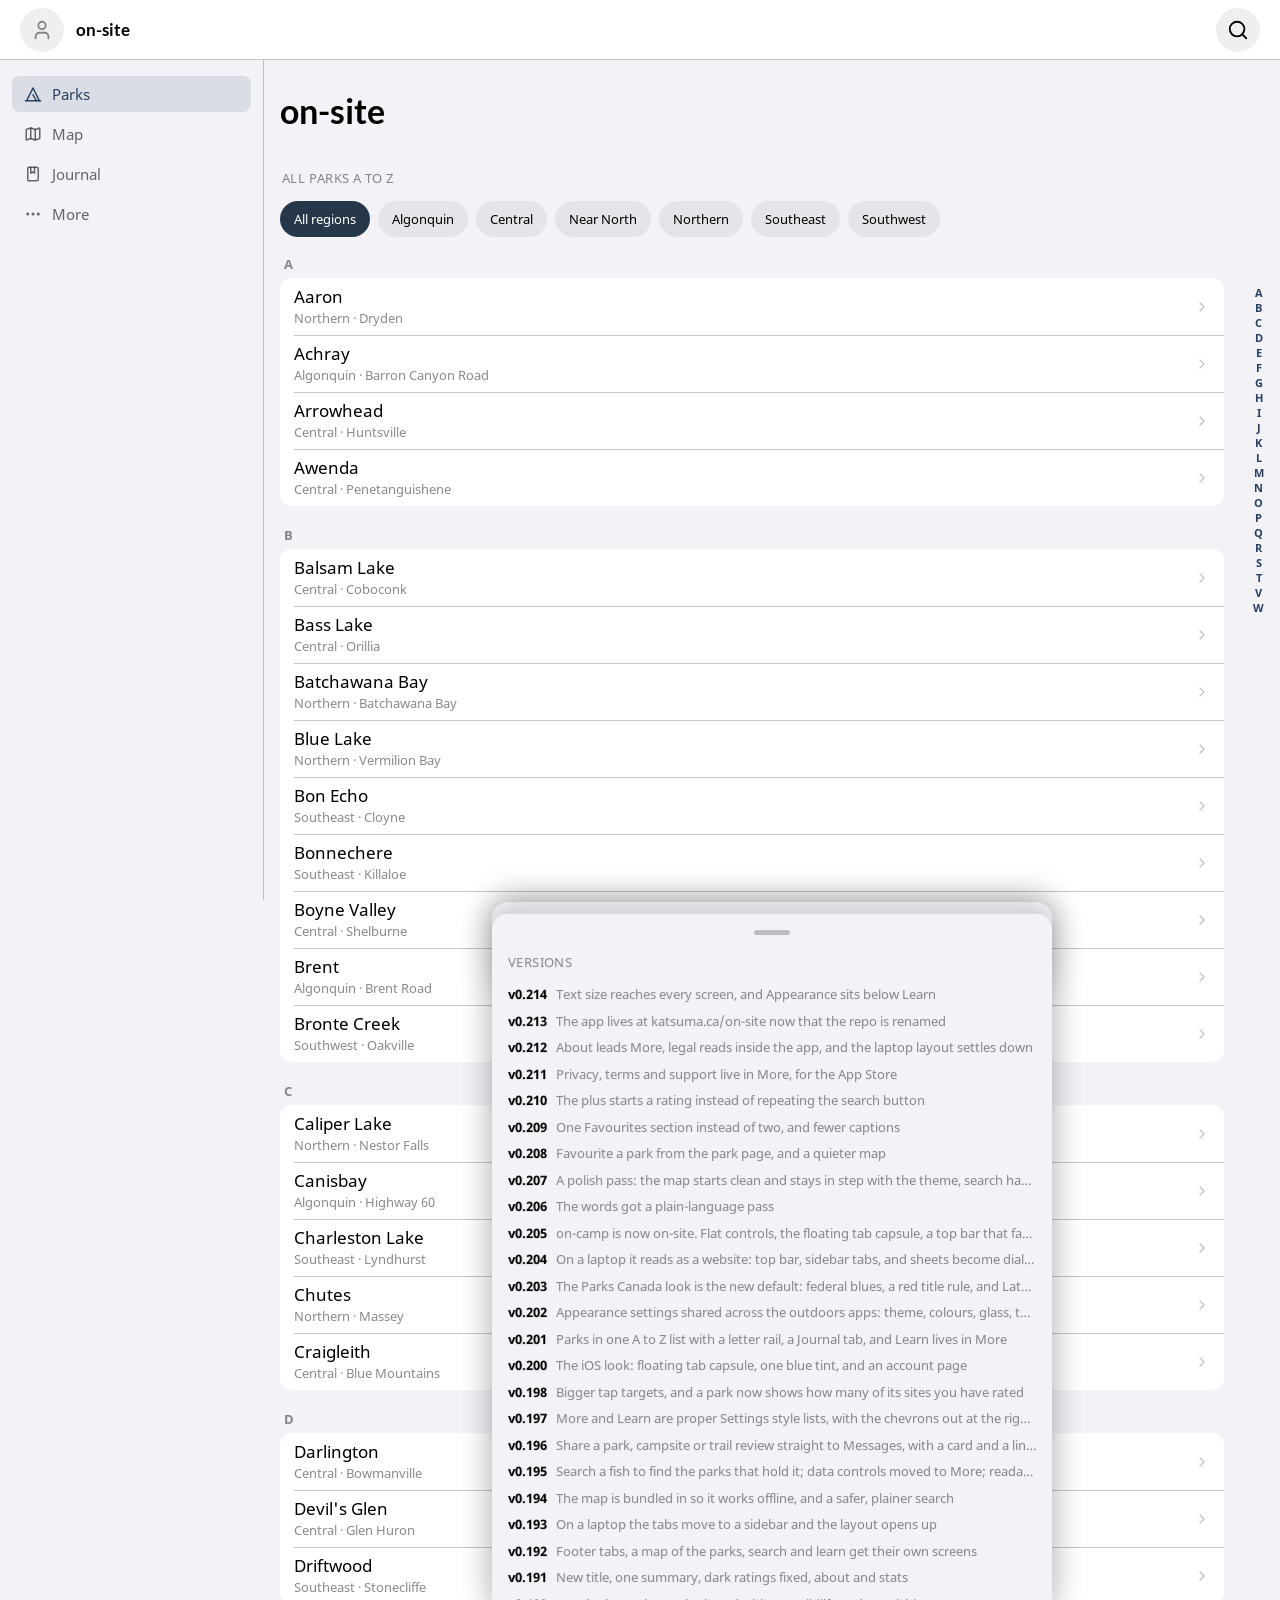
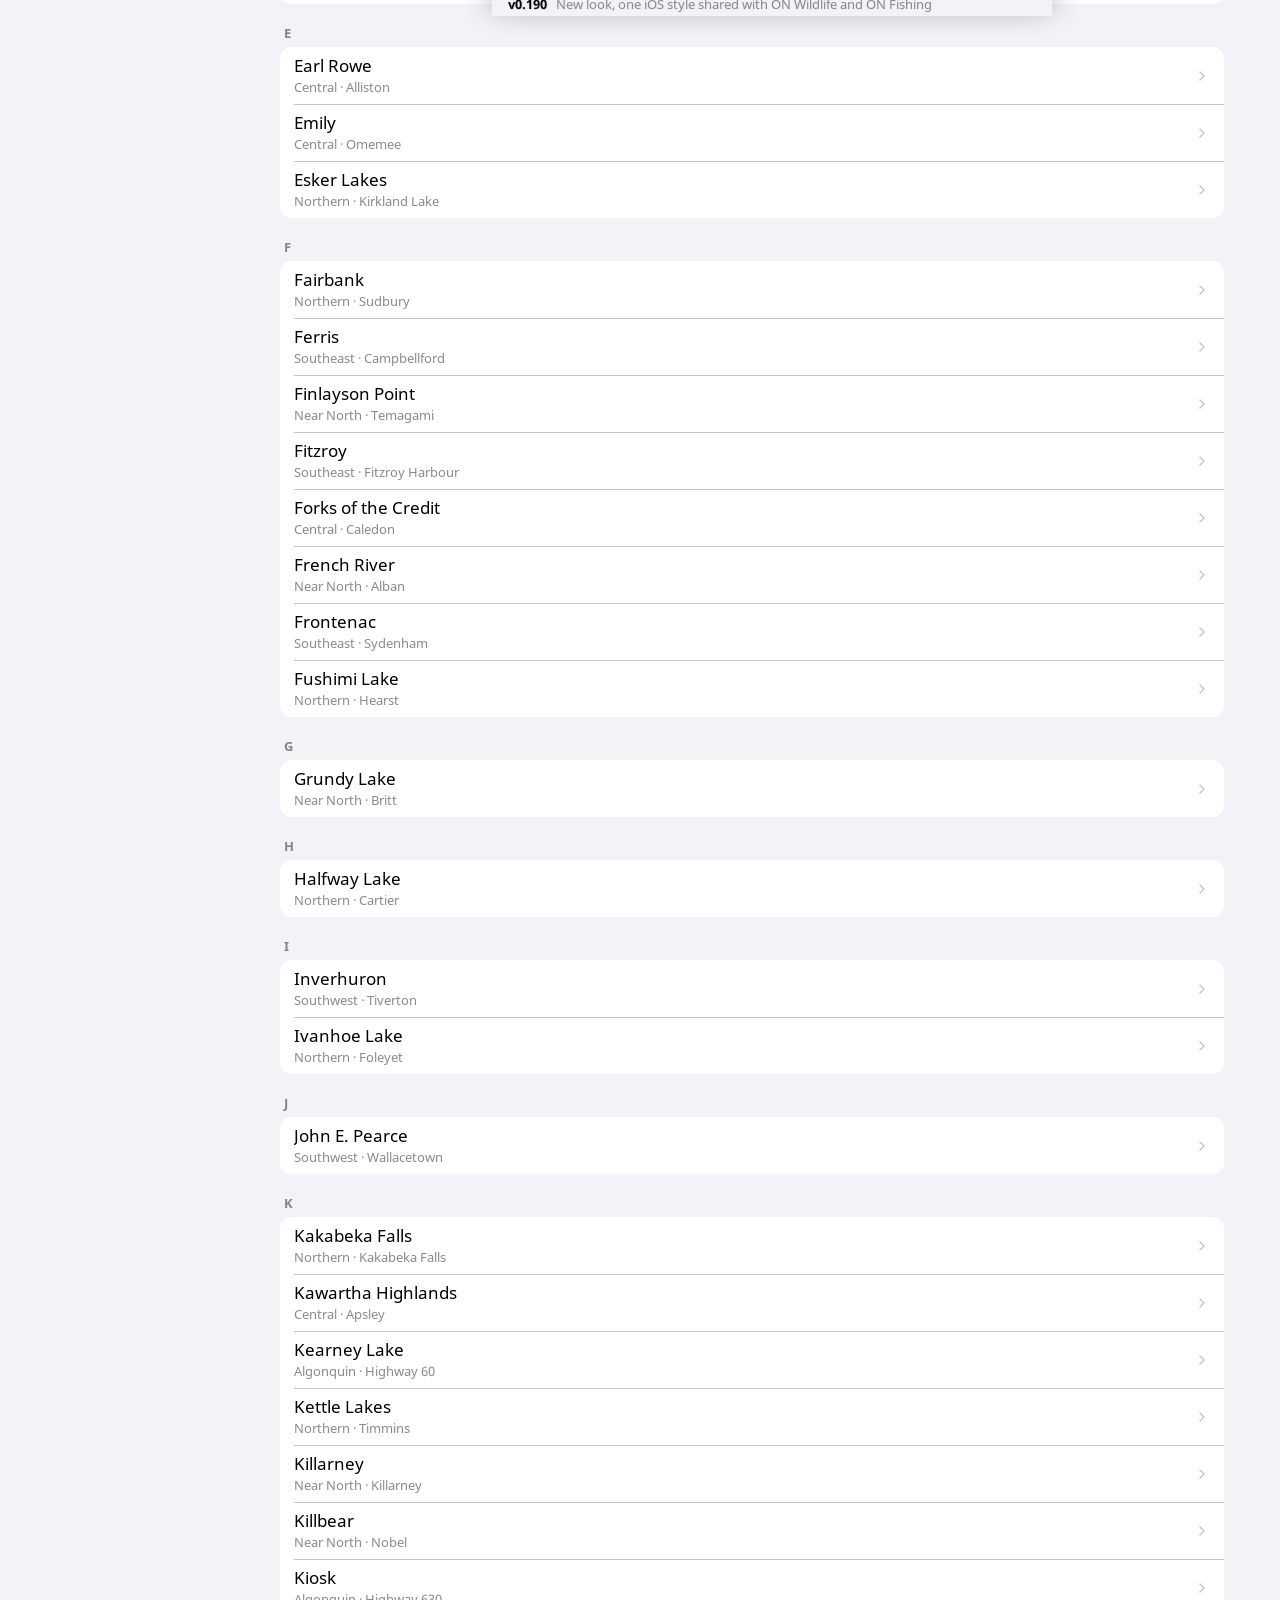
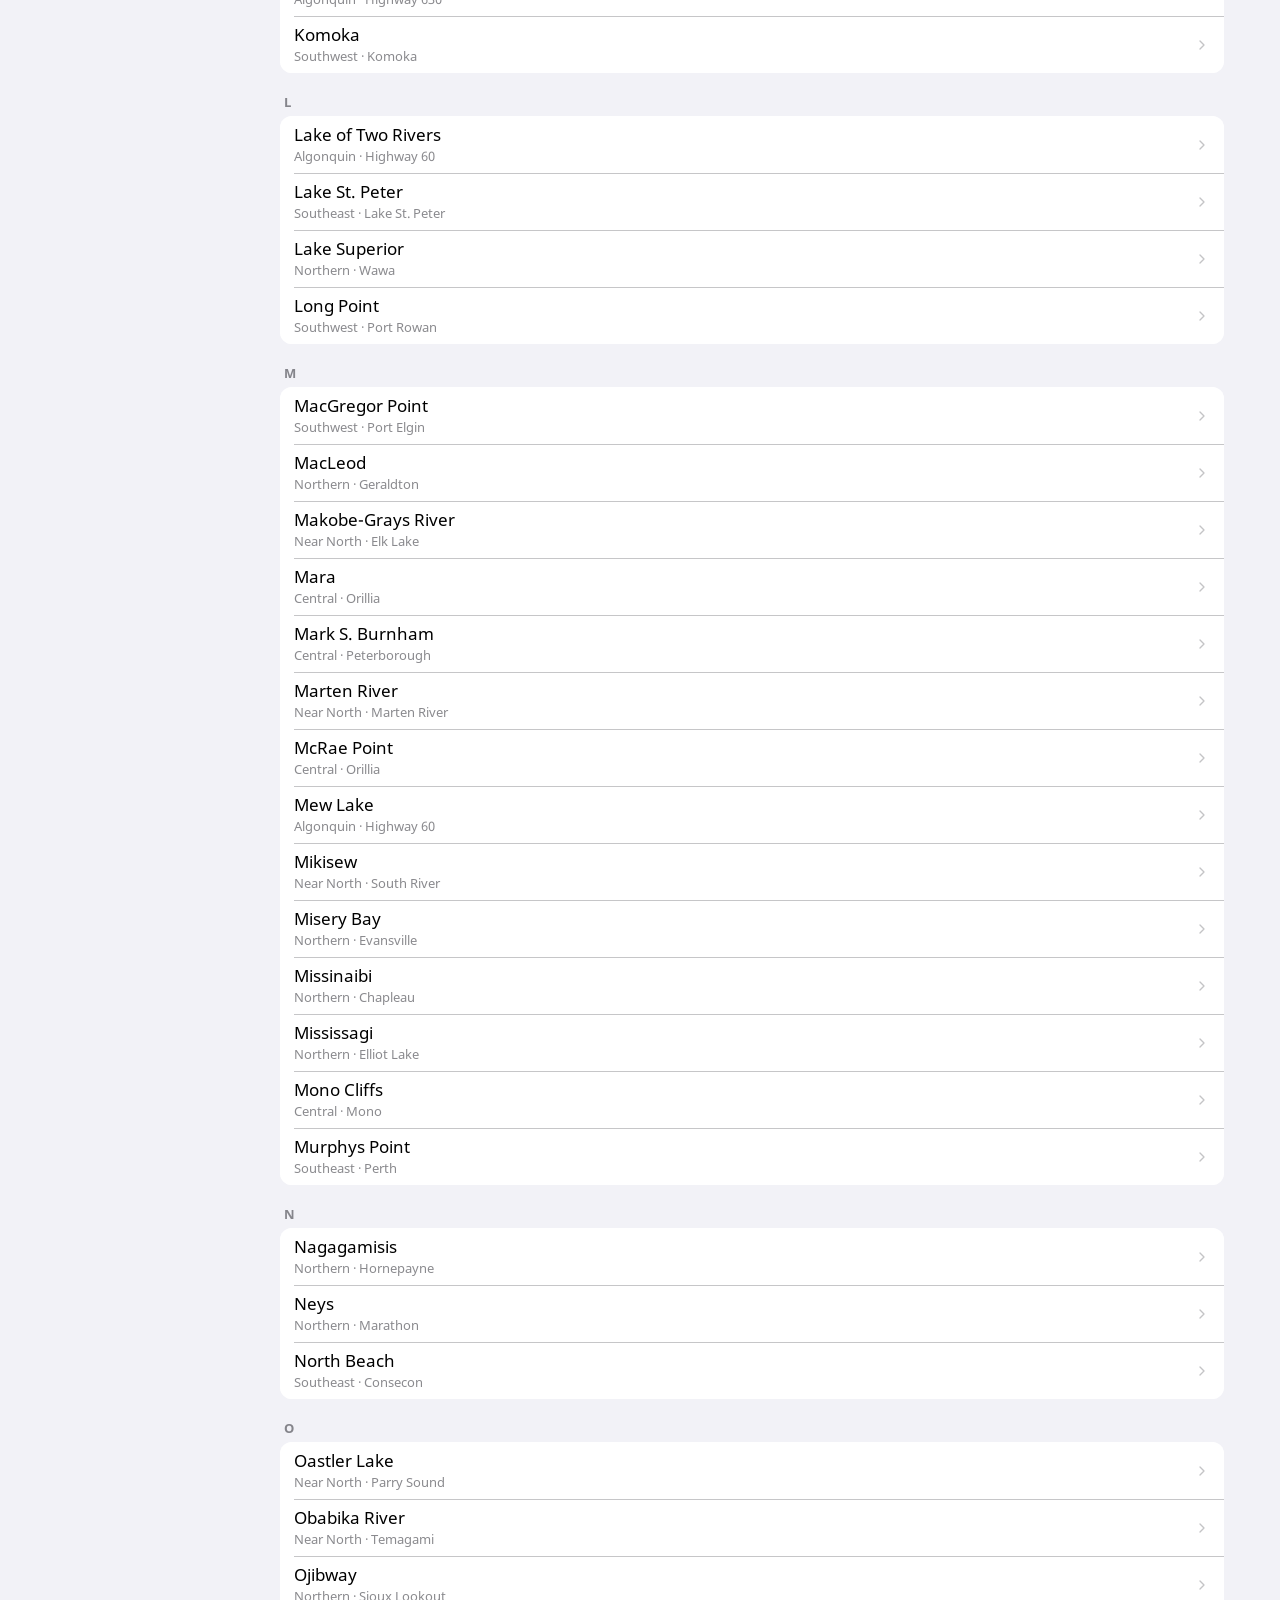
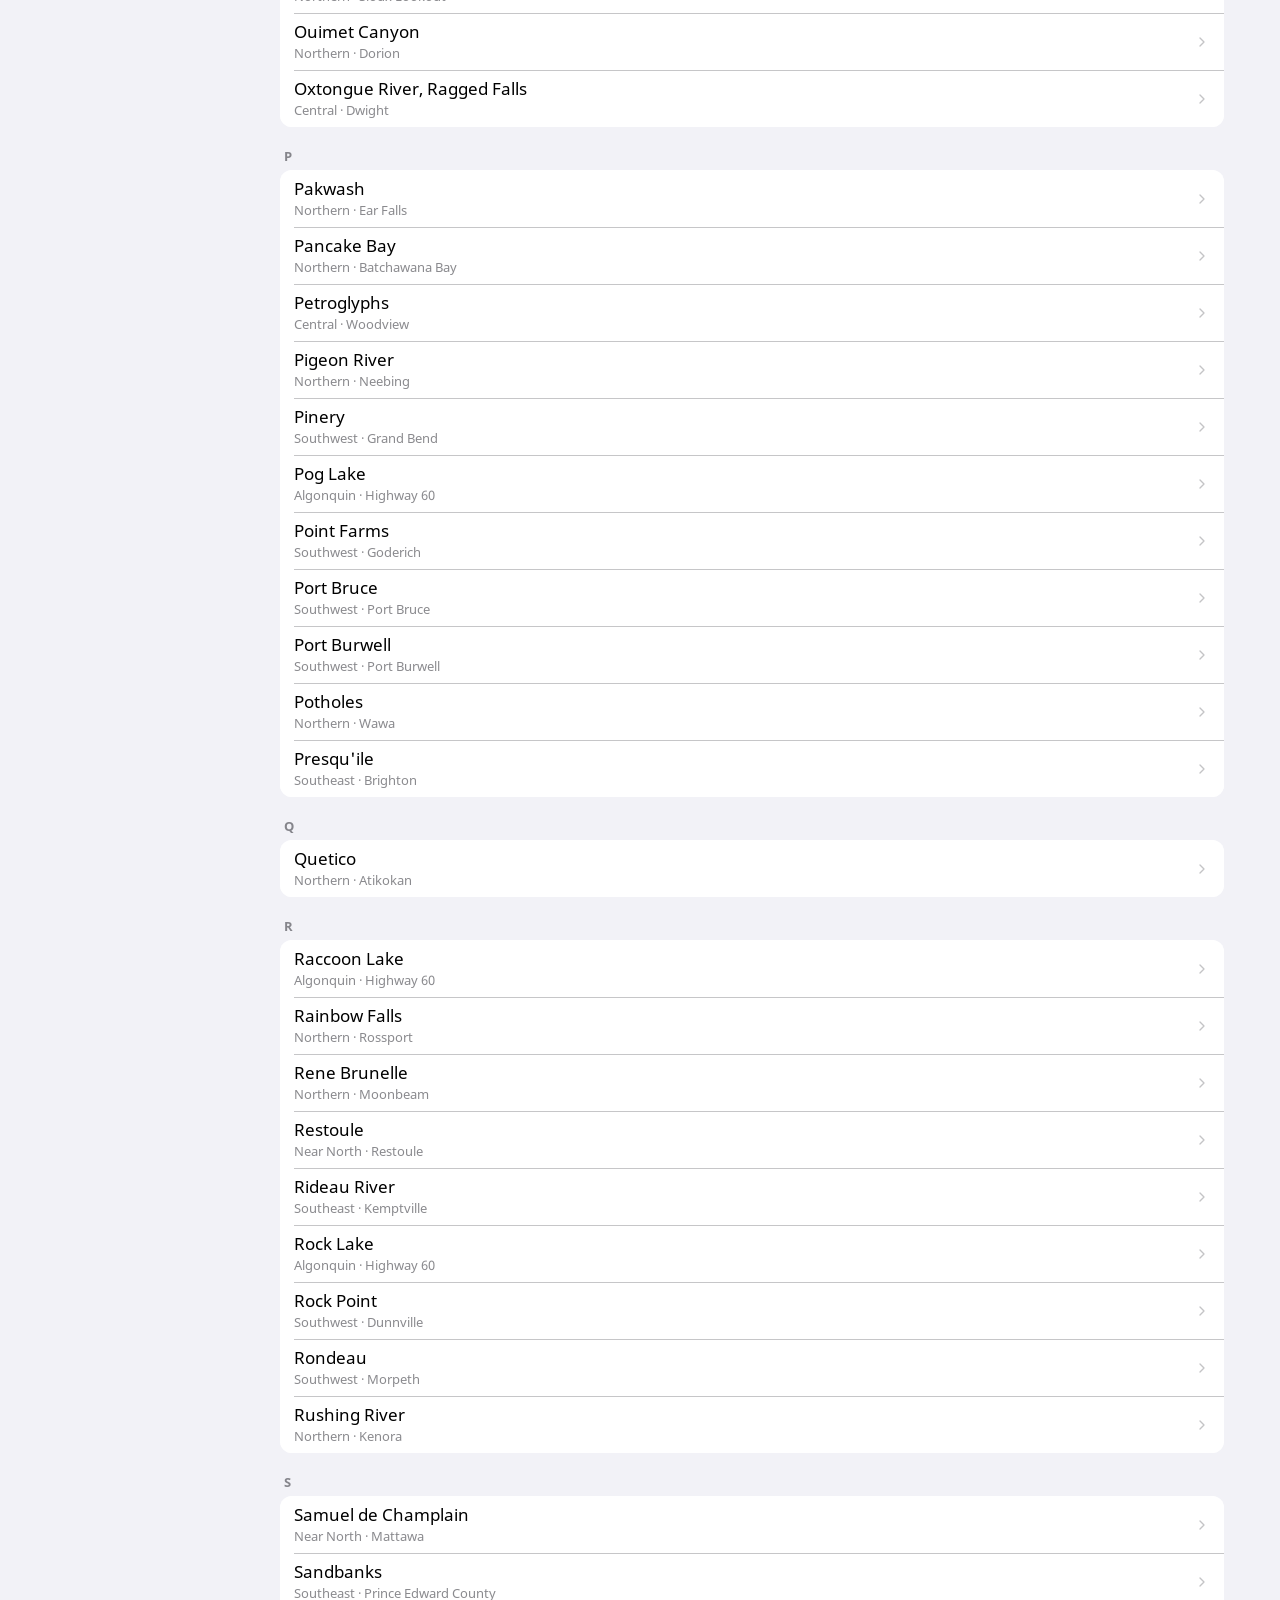
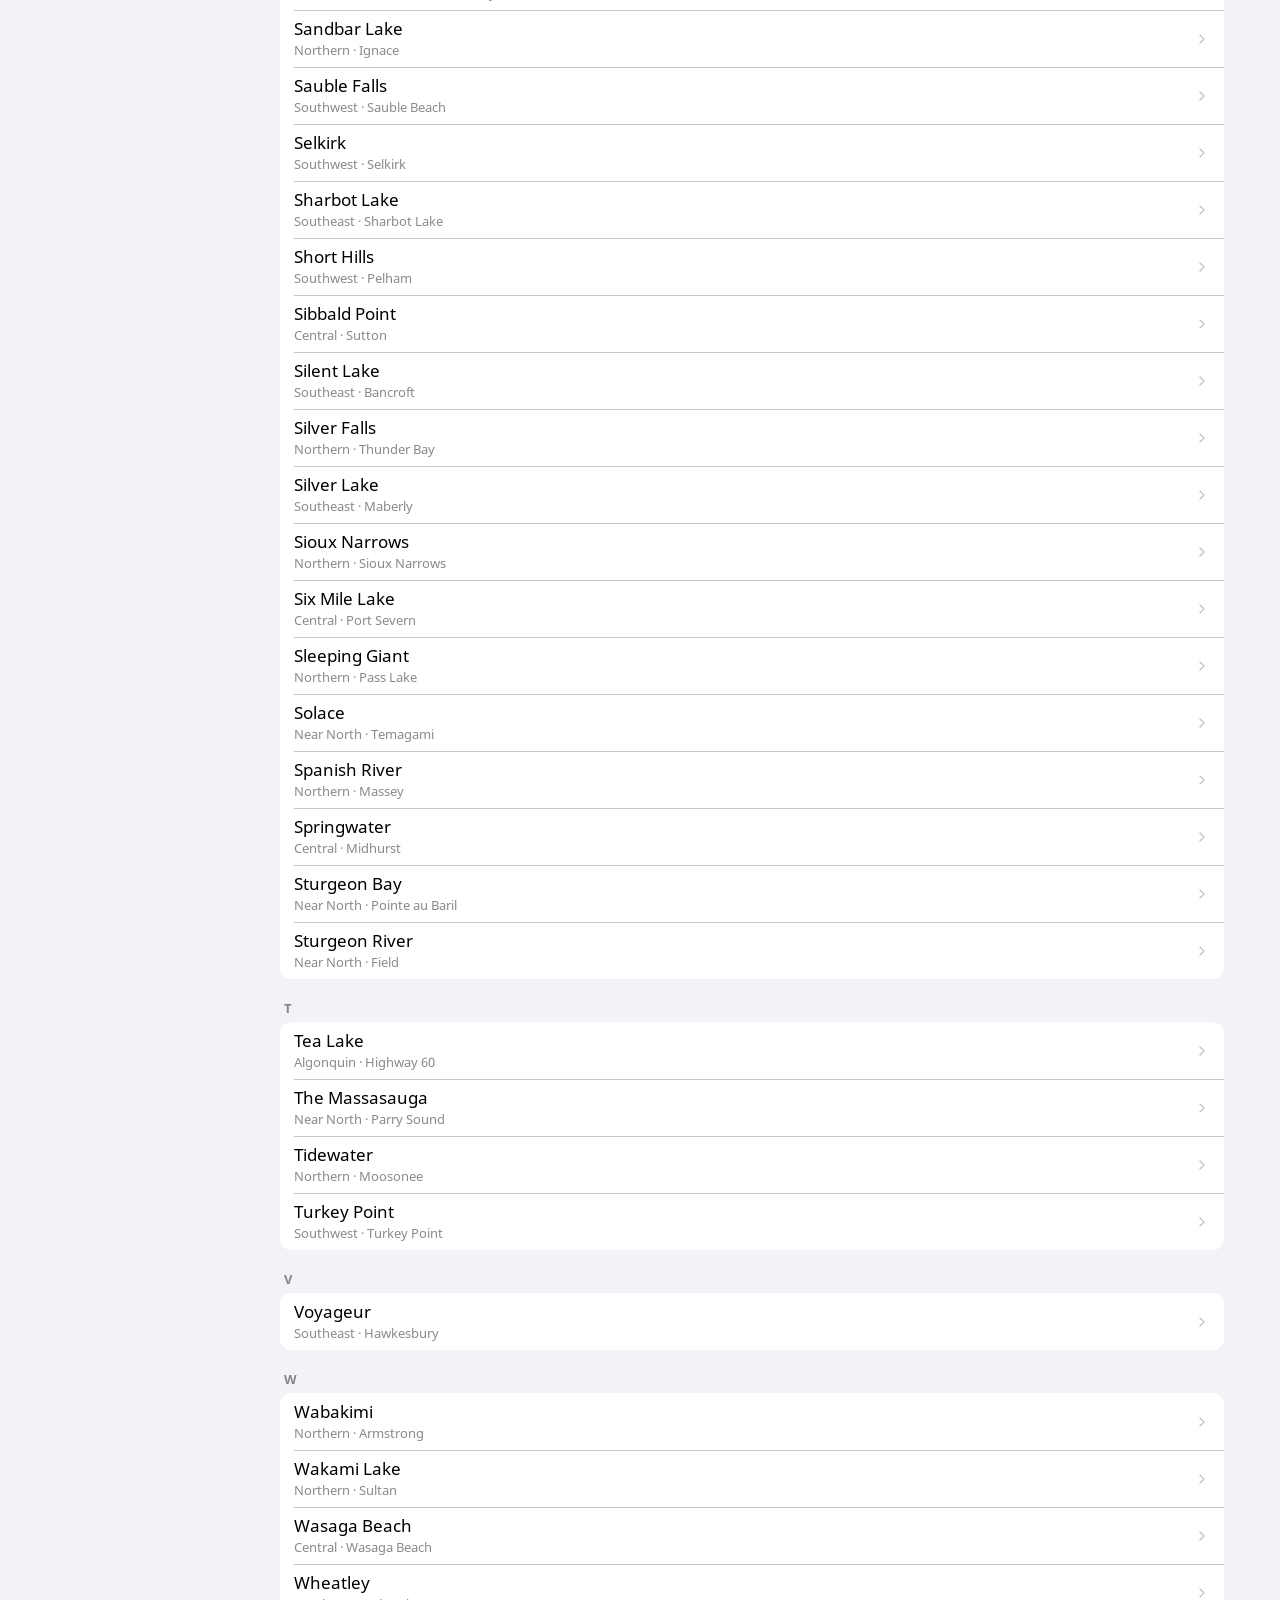
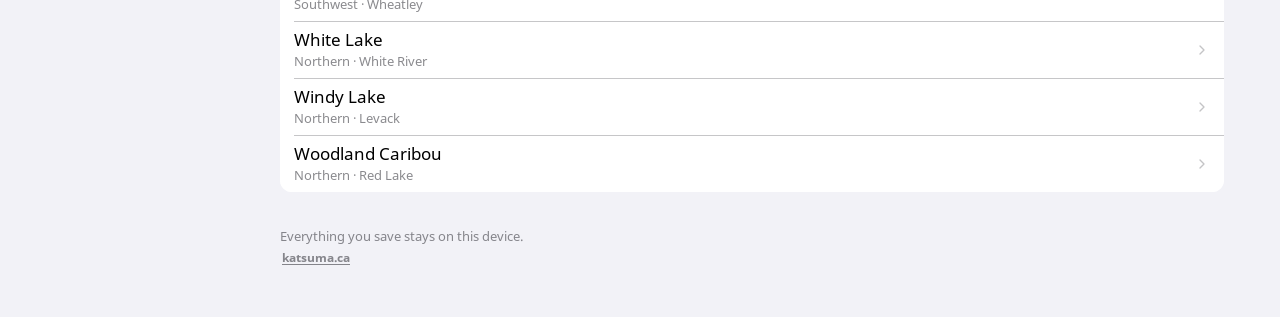
==== commit 4148c731: "Text size reaches every screen, and Appearance sits below Learn The text size setting only moved the" ====
--- a/index.html
+++ b/index.html
@@ -97,7 +97,7 @@
     </div>
     <div class="gsearch" id="gsearch">
       <svg width="18" height="18" viewBox="0 0 24 24" fill="none" stroke="currentColor" stroke-width="2" aria-hidden="true"><circle cx="11" cy="11" r="7"/><path d="m20 20-3.5-3.5"/></svg>
-      <input id="gq" inputmode="search" autocomplete="off" placeholder="Search parks, campgrounds and sites" data-i18n-ph="Search parks, campgrounds and sites" aria-label="Search parks, campgrounds and sites">
+      <input id="gq" inputmode="search" autocomplete="off" placeholder="Search parks and sites" data-i18n-ph="Search parks and sites" aria-label="Search parks and sites">
       <button class="gclear" id="gclear" aria-label="Clear search">✕</button>
     </div>
     <div id="gresults" class="gresults" hidden></div>
@@ -222,6 +222,7 @@
 <div class="sheet" id="versionsSheet" role="dialog" aria-modal="true" aria-label="Versions">
   <div class="grabber"></div>
   <div class="kind" style="margin-bottom:12px">Versions</div>
+  <div class="verline"><span class="vv">v0.214</span>Text size reaches every screen, and Appearance sits below Learn</div>
   <div class="verline"><span class="vv">v0.213</span>The app lives at katsuma.ca/on-site now that the repo is renamed</div>
   <div class="verline"><span class="vv">v0.212</span>About leads More, legal reads inside the app, and the laptop layout settles down</div>
   <div class="verline"><span class="vv">v0.211</span>Privacy, terms and support live in More, for the App Store</div>
@@ -290,11 +291,11 @@
   </div>
   <div class="ios-group" id="aboutStats" style="margin-top:16px"></div>
 
+  <h2 class="ios-section-title">Learn</h2>
+  <div id="learnBody"></div>
+
   <h2 class="ios-section-title">Appearance</h2>
   <div class="ios-group" id="appearancePanel"></div>
-
-  <h2 class="ios-section-title">Learn</h2>
-  <div id="learnBody"></div>
 
   <h2 class="ios-section-title">Your data</h2>
   <div class="ios-group">
@@ -319,12 +320,12 @@
 
   <h2 class="ios-section-title">More from the Ontario outdoors</h2>
   <div class="ios-group">
-    <a class="ios-row" href="https://katsuma0.github.io/on-wildlife/" target="_blank" rel="noopener">
+    <a class="ios-row" href="https://katsuma.ca/on-wildlife/" target="_blank" rel="noopener">
       <span class="ios-tile ios-tile--green"><svg aria-hidden="true"><use href="assets/icons.svg#paw"/></svg></span>
       <span class="ios-row-body"><span class="ios-row-title">on-wildlife</span></span>
       <span class="ios-chevron"><svg aria-hidden="true"><use href="assets/icons.svg#chevron-right"/></svg></span>
     </a>
-    <a class="ios-row" id="fishLink" href="https://katsuma0.github.io/on-fishing/" target="_blank" rel="noopener">
+    <a class="ios-row" id="fishLink" href="https://katsuma.ca/on-fishing/" target="_blank" rel="noopener">
       <span class="ios-tile ios-tile--blue"><svg aria-hidden="true"><use href="assets/icons.svg#fish"/></svg></span>
       <span class="ios-row-body"><span class="ios-row-title">on-fishing</span></span>
       <span class="ios-chevron"><svg aria-hidden="true"><use href="assets/icons.svg#chevron-right"/></svg></span>
--- a/assets/ios.css
+++ b/assets/ios.css
@@ -70,6 +70,11 @@
   --r-tile: 7px;
   --row-min: 48px;
   --gutter: 16px;
+  /* control heights; the larger text sizes nudge these up so the things
+     you press grow with the things you read, never below the 44pt floor */
+  --ctl: 44px;
+  --ctl-sm: 36px;
+  --ctl-lg: 48px;
 
   /* compat aliases: older component css reads these names */
   --bg-elevated: var(--card);
@@ -232,8 +237,8 @@
   min-height: 44px;
 }
 .ios-avatar {
-  width: 44px;
-  height: 44px;
+  width: var(--ctl);
+  height: var(--ctl);
   border-radius: 50%;
   display: flex;
   align-items: center;
@@ -251,8 +256,8 @@
 .ios-avatar:active { background: var(--card-pressed); }
 .ios-header-actions { display: flex; gap: 10px; margin-left: auto; }
 .ios-glass-btn {
-  width: 44px;
-  height: 44px;
+  width: var(--ctl);
+  height: var(--ctl);
   border-radius: 50%;
   display: flex;
   align-items: center;
@@ -494,10 +499,10 @@
 
   /* app header (iOS large title) --------------------------------------- */
   .appbar{padding:10px 16px 14px;max-width:640px;margin:0 auto}
-  .eyebrow{font-size:13px;font-weight:400;letter-spacing:.4px;text-transform:uppercase;color:var(--label-2)}
+  .eyebrow{font-size:var(--fs-footnote);font-weight:400;letter-spacing:.4px;text-transform:uppercase;color:var(--label-2)}
   .titlebar{display:flex;align-items:baseline;justify-content:space-between;gap:9px}
-  .appbar h1{font-weight:700;font-size:34px;line-height:41px;letter-spacing:var(--ls-large-title);margin:2px 0 0}
-  .ver{position:relative;appearance:none;border:0;background:none;cursor:pointer;font-family:var(--font-sys);font-weight:600;font-size:15px;
+  .appbar h1{font-weight:700;font-size:var(--fs-large-title);line-height:var(--lh-large-title);letter-spacing:var(--ls-large-title);margin:2px 0 0}
+  .ver{position:relative;appearance:none;border:0;background:none;cursor:pointer;font-family:var(--font-sys);font-weight:600;font-size:var(--fs-subhead);
     color:var(--tint-text);white-space:nowrap;padding:6px 4px;margin:0}
   /* Fitts: the label stays small and quiet, the thing you aim at does not. */
   .ver::after{content:"";position:absolute;top:50%;left:-6px;right:-6px;height:44px;transform:translateY(-50%)}
@@ -507,19 +512,19 @@
     -webkit-backdrop-filter:saturate(180%) blur(24px);backdrop-filter:saturate(180%) blur(24px);
     padding:calc(11px + env(safe-area-inset-top)) 16px 11px}
   .backbar .inner{max-width:640px;margin:0 auto;display:flex;align-items:center;justify-content:space-between;gap:var(--gap-m)}
-  .backbtn{appearance:none;border:0;background:none;cursor:pointer;color:var(--tint);font-weight:400;font-size:17px;
+  .backbtn{appearance:none;border:0;background:none;cursor:pointer;color:var(--tint);font-weight:400;font-size:var(--fs-body);
     display:inline-flex;align-items:center;gap:3px;padding:8px 14px;margin:-8px -14px;transition:opacity .14s}
   .backbtn:active{opacity:.4}
   .backbtn svg{flex:none}
-  .backbar .bp{font-size:13px;font-weight:500;color:var(--label-2);font-variant-numeric:tabular-nums}
+  .backbar .bp{font-size:var(--fs-footnote);font-weight:500;color:var(--label-2);font-variant-numeric:tabular-nums}
 
   /* global search + results -------------------------------------------- */
   .gsearch{display:flex;align-items:center;gap:8px;background:var(--fill-strong);border-radius:10px;
     padding:0 10px;height:38px;margin:2px 0 12px}
   .gsearch svg{flex:none;color:var(--label-2);width:17px;height:17px}
-  .gsearch input{border:0;background:none;outline:none;font-family:var(--font-sys);font-size:17px;width:100%;color:var(--label)}
+  .gsearch input{border:0;background:none;outline:none;font-family:var(--font-sys);font-size:var(--fs-body);width:100%;color:var(--label)}
   .gsearch input::placeholder{color:var(--label-2)}
-  .gsearch .gclear{appearance:none;border:0;background:none;color:var(--label-2);cursor:pointer;font-size:16px;
+  .gsearch .gclear{appearance:none;border:0;background:none;color:var(--label-2);cursor:pointer;font-size:var(--fs-callout);
     line-height:1;padding:2px 4px;display:none}
   .gsearch.has .gclear{display:block}
   .gresults{margin:0 0 14px}
@@ -532,20 +537,20 @@
     text-transform:uppercase;line-height:1;padding:0;overflow:hidden;color:var(--on-tint);background:var(--tint);border-radius:99px}
   .gresult .tag.cg{background:var(--tint)} .gresult .tag.site{background:var(--orange)} .gresult .tag.trail{background:var(--purple)}
   .gresult .grow{flex:1;min-width:0}
-  .gresult .gt{display:block;font-weight:400;font-size:17px;letter-spacing:var(--ls-body);color:var(--label)}
-  .gresult .gs{display:block;font-size:13px;color:var(--label-2);margin-top:2px;overflow:hidden;text-overflow:ellipsis;white-space:nowrap}
-  .gnone{color:var(--label-2);font-size:15px;padding:20px 8px;text-align:center;background:var(--card);border-radius:10px}
+  .gresult .gt{display:block;font-weight:400;font-size:var(--fs-body);letter-spacing:var(--ls-body);color:var(--label)}
+  .gresult .gs{display:block;font-size:var(--fs-footnote);color:var(--label-2);margin-top:2px;overflow:hidden;text-overflow:ellipsis;white-space:nowrap}
+  .gnone{color:var(--label-2);font-size:var(--fs-subhead);padding:20px 8px;text-align:center;background:var(--card);border-radius:10px}
 
   /* filters, chips, pills, segmented ----------------------------------- */
   .filters{display:flex;flex-wrap:wrap;gap:8px;margin:var(--gap-l) 0;justify-content:flex-start}
   .fchip{position:relative;display:inline-flex;align-items:center;justify-content:center;gap:6px;appearance:none;cursor:pointer;
-    border:0;background:var(--fill-strong);color:var(--label);font-family:var(--font-sys);font-weight:500;font-size:15px;
-    border-radius:18px;padding:8px 15px;min-height:36px;transition:background .12s,transform .1s}
+    border:0;background:var(--fill-strong);color:var(--label);font-family:var(--font-sys);font-weight:500;font-size:var(--fs-subhead);
+    border-radius:18px;padding:8px 15px;min-height:var(--ctl-sm);transition:background .12s,transform .1s}
   .fchip.on{background:var(--tint-fill);color:var(--on-tint)}
   .fchip:active{transform:scale(.95)}
   .fchip[disabled]{opacity:.4;cursor:default}
   a.fchip{text-decoration:none}
-  .filters .fchip{flex:0 1 auto;min-width:0;justify-content:center;padding:9px 14px;font-size:13px}
+  .filters .fchip{flex:0 1 auto;min-width:0;justify-content:center;padding:9px 14px;font-size:var(--fs-footnote)}
   .fchip .fct{overflow:hidden;text-overflow:ellipsis;white-space:nowrap;min-width:0;flex:0 1 auto}
   .fchip svg{flex:none}
   /* extend to a 44pt effective tap target */
@@ -554,37 +559,37 @@
   .segmented{display:flex;background:var(--fill-strong);border-radius:9px;padding:2px;gap:2px}
   /* Fitts: a segment is wide but was only 33px tall, a thin thing to hit while
      walking a campground. Flex centring holds the label while the segment grows. */
-  .seg-opt{flex:1;display:flex;align-items:center;justify-content:center;min-height:44px;
-    text-align:center;padding:6px 8px;border-radius:7px;font-size:13px;font-weight:500;
+  .seg-opt{flex:1;display:flex;align-items:center;justify-content:center;min-height:var(--ctl);
+    text-align:center;padding:6px 8px;border-radius:7px;font-size:var(--fs-footnote);font-weight:500;
     color:var(--label);cursor:pointer;transition:background .15s}
   .seg-opt.on{background:var(--card);box-shadow:0 1px 3px rgba(0,0,0,.12);font-weight:600}
 
   /* park progress: a real count against a real ceiling, never padded --- */
   .pprog{background:var(--card);border-radius:var(--r-sm);padding:13px 16px 15px;margin:8px 0 4px}
-  .pprog-top{display:flex;justify-content:space-between;align-items:baseline;font-size:15px;color:var(--label)}
-  .pprog-n{font-size:13px;color:var(--label-2)}
+  .pprog-top{display:flex;justify-content:space-between;align-items:baseline;font-size:var(--fs-subhead);color:var(--label)}
+  .pprog-n{font-size:var(--fs-footnote);color:var(--label-2)}
   .pprog-bar{display:block;margin-top:10px;height:6px;border-radius:3px;background:var(--fill-strong);overflow:hidden}
   .pprog-fill{display:block;height:100%;border-radius:3px;background:var(--tint);transition:width .4s var(--ease)}
 
   /* option rows (sort / group choosers) -------------------------------- */
   .rrow{display:flex;justify-content:space-between;align-items:center;width:100%;appearance:none;cursor:pointer;border:0;
-    background:var(--card);color:var(--label);font-family:var(--font-sys);font-weight:400;font-size:17px;
+    background:var(--card);color:var(--label);font-family:var(--font-sys);font-weight:400;font-size:var(--fs-body);
     border-radius:var(--r-sm);padding:12px 16px;margin-bottom:8px;gap:10px;letter-spacing:var(--ls-body)}
-  .rrow .rcount{color:var(--label-2);font-weight:400;font-size:15px}
+  .rrow .rcount{color:var(--label-2);font-weight:400;font-size:var(--fs-subhead)}
   .rrow.on{color:var(--tint);box-shadow:inset 0 0 0 2px var(--tint)}
   .rrow:active{background:var(--fill)}
-  #sortRows .rcount{font-size:13px;opacity:.62}
+  #sortRows .rcount{font-size:var(--fs-footnote);opacity:.62}
 
   /* parks list cards ---------------------------------------------------- */
   .park-card{position:relative;display:block;width:100%;text-align:left;appearance:none;border:0;background:var(--card);
     border-radius:var(--r);padding:16px;margin-bottom:var(--gap-m);cursor:pointer;transition:transform .14s ease}
   .park-card:active{transform:scale(.982)}
   .pc-top{display:flex;align-items:baseline;justify-content:space-between;gap:var(--gap-l)}
-  .pc-name{font-weight:700;font-size:20px;letter-spacing:var(--ls-title3);color:var(--label)}
+  .pc-name{font-weight:700;font-size:var(--fs-title3);letter-spacing:var(--ls-title3);color:var(--label)}
   .pc-pct{background:var(--tint-soft);color:var(--tint);padding:3px 10px;border-radius:99px;font-weight:700;
-    font-size:13px;font-variant-numeric:tabular-nums}
-  .pc-region{color:var(--label-2);font-size:13px;margin-top:2px}
-  .pc-meta{color:var(--label-2);font-size:13px;margin-top:9px;display:flex;gap:var(--gap-s);flex-wrap:wrap}
+    font-size:var(--fs-footnote);font-variant-numeric:tabular-nums}
+  .pc-region{color:var(--label-2);font-size:var(--fs-footnote);margin-top:2px}
+  .pc-meta{color:var(--label-2);font-size:var(--fs-footnote);margin-top:9px;display:flex;gap:var(--gap-s);flex-wrap:wrap}
   .pc-bar{height:6px;border-radius:99px;background:var(--fill-strong);overflow:hidden;margin-top:12px}
   .pc-bar i{display:block;height:100%;width:0;background:var(--tint);border-radius:99px;transition:width .3s}
   .pc-pinb{position:absolute;top:-11px;right:-7px;width:26px;height:26px;border-radius:50%;background:var(--tint);
@@ -595,38 +600,38 @@
   .park-head{padding:16px 0 2px}
   .titlerow{display:flex;align-items:center;justify-content:space-between;gap:10px}
   .titlerow h2{min-width:0}
-  .park-head h2{font-weight:700;font-size:28px;letter-spacing:var(--ls-title1);margin:0;line-height:34px}
-  .park-head .region{color:var(--label-2);font-size:13px;margin-top:3px}
+  .park-head h2{font-weight:700;font-size:var(--fs-title1);letter-spacing:var(--ls-title1);margin:0;line-height:var(--lh-title1)}
+  .park-head .region{color:var(--label-2);font-size:var(--fs-footnote);margin-top:3px}
   .about-toggle{width:100%;min-height:var(--row-h);margin-top:14px;appearance:none;cursor:pointer;background:var(--card);
     border:0;border-radius:var(--r-sm);padding:14px 16px;display:flex;align-items:center;justify-content:space-between;
-    font-weight:600;font-size:17px;letter-spacing:var(--ls-headline);color:var(--label)}
+    font-weight:600;font-size:var(--fs-headline);letter-spacing:var(--ls-headline);color:var(--label)}
   .about-toggle .chev{transition:transform .22s;color:var(--label-3)}
   .about-toggle[aria-expanded="true"] .chev{transform:rotate(180deg)}
   .about-toggle[aria-expanded="true"]{border-radius:var(--r-sm) var(--r-sm) 0 0}
   .about-body{background:var(--card);border-radius:0 0 var(--r-sm) var(--r-sm);margin-top:0;padding:0 16px 16px}
   .about-body::before{content:"";display:block;height:.5px;background:var(--sep);margin:0 -16px 2px}
-  .about-body .blurb{font-size:13px;color:var(--label);margin:12px 0 0}
+  .about-body .blurb{font-size:var(--fs-footnote);color:var(--label);margin:12px 0 0}
   .about-body .fmz+.fmz,.fmz+a.fmz{margin-left:8px}
   .facils{display:flex;flex-wrap:wrap;gap:var(--gap-s);margin-top:14px}
-  .facil{font-size:13px;font-weight:500;color:var(--label);background:var(--fill-strong);border-radius:99px;
+  .facil{font-size:var(--fs-footnote);font-weight:500;color:var(--label);background:var(--fill-strong);border-radius:99px;
     padding:7px 12px;display:inline-flex;align-items:center;gap:var(--gap-s)}
   .facil svg{color:var(--tint);flex:none}
-  .fishing{margin-top:12px;font-size:13px;color:var(--label-2)}
+  .fishing{margin-top:12px;font-size:var(--fs-footnote);color:var(--label-2)}
   .fishing b{color:var(--label);font-weight:600}
-  .fmz{display:inline-flex;align-items:center;gap:var(--gap-s);margin-top:12px;font-size:13px;font-weight:600;
+  .fmz{display:inline-flex;align-items:center;gap:var(--gap-s);margin-top:12px;font-size:var(--fs-footnote);font-weight:600;
     color:var(--tint);background:var(--fill-strong);border-radius:99px;padding:7px 12px;text-decoration:none;cursor:pointer}
   .fmz svg{flex:none}
   .official{display:inline-block;background:var(--tint-soft);color:var(--tint);padding:10px 14px;border-radius:99px;font-weight:700}
 
   /* small uppercase group header (park pages, dense stacks) ------------- */
-  .seclabel{font-size:13px;font-weight:400;letter-spacing:.4px;text-transform:uppercase;color:var(--label-2);
+  .seclabel{font-size:var(--fs-footnote);font-weight:400;letter-spacing:.4px;text-transform:uppercase;color:var(--label-2);
     margin:22px 2px 10px;display:flex;align-items:center;gap:var(--gap-m)}
 
   /* grouped lists (legacy Settings style), kept for dense stacks -------- */
   .group{margin:18px 16px 8px}
   .wrap .group{margin-left:0;margin-right:0}
-  .group-header{padding:0 4px 7px;font-size:13px;font-weight:400;letter-spacing:.4px;text-transform:uppercase;color:var(--label-2)}
-  .group-footer{padding:7px 4px 0;font-size:13px;line-height:1.35;color:var(--label-2)}
+  .group-header{padding:0 4px 7px;font-size:var(--fs-footnote);font-weight:400;letter-spacing:.4px;text-transform:uppercase;color:var(--label-2)}
+  .group-footer{padding:7px 4px 0;font-size:var(--fs-footnote);line-height:1.35;color:var(--label-2)}
   .list{background:var(--card);border-radius:var(--r-sm);overflow:hidden}
   .cell{position:relative;display:flex;align-items:center;gap:var(--gap-l);min-height:44px;padding:11px 16px;
     background:var(--card);color:var(--label);text-align:left;transition:background .12s}
@@ -638,12 +643,12 @@
   .list>*+*>.cell::before{content:"";position:absolute;top:0;left:16px;right:0;height:.5px;background:var(--sep)}
   .cell.tap:active{background:var(--fill)}
   .cell-body{flex:1 1 auto;min-width:0}
-  .cell-title{display:block;font-size:17px;letter-spacing:var(--ls-body);color:var(--label)}
+  .cell-title{display:block;font-size:var(--fs-body);letter-spacing:var(--ls-body);color:var(--label)}
   .cell-title.destructive,.ios-row-title.destructive{color:var(--red)}
   /* a row waiting for its second tap says so in red, not just in words */
   .cell.armed .cell-title,.ios-row.armed .ios-row-title{color:var(--red);font-weight:600}
-  .cell-sub{display:block;font-size:13px;color:var(--label-2);margin-top:1px;line-height:var(--lh-footnote)}
-  .cell-value{flex:none;margin-left:auto;font-size:16px;color:var(--label-2)}
+  .cell-sub{display:block;font-size:var(--fs-footnote);color:var(--label-2);margin-top:1px;line-height:var(--lh-footnote)}
+  .cell-value{flex:none;margin-left:auto;font-size:var(--fs-callout);color:var(--label-2)}
   .chevron{flex:none;margin-left:auto;color:var(--label-3)}
   .cell-value+.chevron{margin-left:8px}
   .chevron svg{display:block;width:14px;height:20px}
@@ -653,7 +658,7 @@
   .cell-details>summary .ios-chevron svg{transition:transform .22s}
   .cell-details[open]>summary .ios-chevron svg{transform:rotate(180deg)}
   .cell-details+.cell-details>.ios-row::before{content:"";position:absolute;top:0;left:14px;right:0;height:.5px;background:var(--sep)}
-  .cell-details .cell-detail-body{padding:0 16px 16px;font-size:13px;line-height:1.65;color:var(--label)}
+  .cell-details .cell-detail-body{padding:0 16px 16px;font-size:var(--fs-footnote);line-height:1.65;color:var(--label)}
   .cell-details .cell-detail-body p{margin:10px 0 0}
 
   /* campgrounds --------------------------------------------------------- */
@@ -662,29 +667,29 @@
   .cg-row{width:100%;appearance:none;border:0;background:none;cursor:pointer;text-align:left;display:flex;gap:var(--gap-l);
     align-items:center;padding:var(--pad-card);min-height:var(--row-h)}
   .cg-left{flex:1;min-width:0}
-  .cg-name{font-weight:600;font-size:17px;letter-spacing:var(--ls-headline);color:var(--label)}
-  .cg-sub{color:var(--label-2);font-size:13px;font-weight:400;margin-top:2px;line-height:var(--lh-footnote)}
+  .cg-name{font-weight:600;font-size:var(--fs-headline);letter-spacing:var(--ls-headline);color:var(--label)}
+  .cg-sub{color:var(--label-2);font-size:var(--fs-footnote);font-weight:400;margin-top:2px;line-height:var(--lh-footnote)}
   .cg-right{flex:none;display:flex;align-items:center;gap:var(--gap-l)}
   .cg-prog{width:78px}
   .cg-prog .bar{height:6px;border-radius:99px;background:var(--fill-strong);overflow:hidden}
   .cg-prog .bar i{display:block;height:100%;width:0;background:var(--tint);border-radius:99px;transition:width .3s}
-  .cg-prog .lbl{font-size:11px;font-weight:700;color:var(--label-2);text-align:center;margin-top:4px;font-variant-numeric:tabular-nums}
+  .cg-prog .lbl{font-size:var(--fs-caption2);font-weight:700;color:var(--label-2);text-align:center;margin-top:4px;font-variant-numeric:tabular-nums}
   .chev{color:var(--label-3);transition:transform .22s;flex:none}
   .cg.open .chev{transform:rotate(180deg)}
   .cg-body{display:none;padding:2px 16px 16px}
   .cg.open .cg-body{display:block}
   .cg-body-head{display:flex;align-items:center;justify-content:space-between;gap:var(--gap-m);padding:12px 0 2px;
     border-top:.5px solid var(--sep);margin-top:4px}
-  .cg-desc{font-size:12px;color:var(--label-2);flex:1}
-  .cg-rate{appearance:none;cursor:pointer;font-size:13px;font-weight:600;border:0;background:var(--tint-soft);color:var(--tint);
-    border-radius:99px;padding:10px 16px;min-height:44px;white-space:nowrap;transition:transform .1s,filter .15s}
+  .cg-desc{font-size:var(--fs-caption1);color:var(--label-2);flex:1}
+  .cg-rate{appearance:none;cursor:pointer;font-size:var(--fs-footnote);font-weight:600;border:0;background:var(--tint-soft);color:var(--tint);
+    border-radius:99px;padding:10px 16px;min-height:var(--ctl);white-space:nowrap;transition:transform .1s,filter .15s}
   .cg-rate:active{transform:scale(.96)}
   .cg-rate.rated{color:var(--on-tint);border-color:transparent}
 
   /* site grid (score palette set inline by JS) ------------------------- */
   .grid{display:grid;grid-template-columns:repeat(6,1fr);gap:var(--gap-m);margin-top:14px}
   .site{position:relative;aspect-ratio:1;border-radius:var(--r-sm);border:0;background:var(--fill-strong);
-    font-weight:600;font-size:15px;color:var(--label);cursor:pointer;display:flex;align-items:center;justify-content:center;
+    font-weight:600;font-size:var(--fs-subhead);color:var(--label);cursor:pointer;display:flex;align-items:center;justify-content:center;
     transition:transform .12s;font-variant-numeric:tabular-nums}
   .site:active{transform:scale(.92)}
   .site.rated{color:var(--on-tint);border-color:transparent}
@@ -709,12 +714,12 @@
     min-height:var(--row-h);transition:transform .12s}
   .trail:active{transform:scale(.99)}
   .tr-left{flex:1;min-width:0}
-  .tr-name{font-weight:600;font-size:16px;letter-spacing:var(--ls-callout);color:var(--label)}
-  .tr-meta{color:var(--label-2);font-size:13px;font-weight:400;margin-top:2px}
-  .tr-detail{font-size:13px;color:var(--label-2);margin-top:5px;line-height:1.4}
+  .tr-name{font-weight:600;font-size:var(--fs-callout);letter-spacing:var(--ls-callout);color:var(--label)}
+  .tr-meta{color:var(--label-2);font-size:var(--fs-footnote);font-weight:400;margin-top:2px}
+  .tr-detail{font-size:var(--fs-footnote);color:var(--label-2);margin-top:5px;line-height:1.4}
   .trail .nstar{position:absolute;top:6px;right:9px;font-size:10px;color:var(--label-2);line-height:1}
   .trail .medal{position:absolute;top:5px;right:7px;width:13px;height:13px;color:var(--label-2);display:block}
-  .tr-rate{flex:none;font-weight:600;font-size:13px;border:0;border-radius:99px;padding:10px 16px;background:var(--tint-soft);
+  .tr-rate{flex:none;font-weight:600;font-size:var(--fs-footnote);border:0;border-radius:99px;padding:10px 16px;background:var(--tint-soft);
     color:var(--tint);min-width:54px;text-align:center;transition:transform .1s}
   .tr-rate:active{transform:scale(.96)}
   .tr-rate.rated{color:var(--on-tint);border-color:transparent}
@@ -723,11 +728,11 @@
   .controls{display:flex;gap:var(--gap-m);align-items:center;margin:16px 0 12px}
   .search{flex:1;display:flex;align-items:center;gap:var(--gap-m);background:var(--fill-strong);border:0;border-radius:10px;
     padding:0 12px;height:38px}
-  .search input{border:0;background:none;outline:none;font-family:var(--font-sys);font-size:17px;width:100%;color:var(--label)}
+  .search input{border:0;background:none;outline:none;font-family:var(--font-sys);font-size:var(--fs-body);width:100%;color:var(--label)}
   .search input::placeholder{color:var(--label-2)}
   .search svg{flex:none;color:var(--label-2)}
-  .fbtn{appearance:none;cursor:pointer;font-size:13px;font-weight:600;border:0;background:var(--fill-strong);color:var(--label);
-    border-radius:99px;padding:10px 16px;min-height:44px;transition:.15s;white-space:nowrap}
+  .fbtn{appearance:none;cursor:pointer;font-size:var(--fs-footnote);font-weight:600;border:0;background:var(--fill-strong);color:var(--label);
+    border-radius:99px;padding:10px 16px;min-height:var(--ctl);transition:.15s;white-space:nowrap}
   .fbtn[aria-pressed="true"]{background:var(--tint);color:var(--on-tint)}
   .fbtn.want[aria-pressed="true"]{background:var(--orange);color:var(--on-tint)}
 
@@ -735,17 +740,17 @@
   .stat-row{display:grid;grid-template-columns:repeat(4,1fr);gap:var(--gap-m)}
   .stat{background:var(--card);border-radius:var(--r-sm);padding:14px 12px;min-height:var(--row-h);
     display:flex;flex-direction:column;justify-content:center}
-  .stat .v{font-weight:700;font-size:22px;line-height:1;font-variant-numeric:tabular-nums;color:var(--label)}
-  .stat .l{font-size:11px;color:var(--label-2);font-weight:600;letter-spacing:.05em;text-transform:uppercase;margin-top:6px}
+  .stat .v{font-weight:700;font-size:var(--fs-title2);line-height:1;font-variant-numeric:tabular-nums;color:var(--label)}
+  .stat .l{font-size:var(--fs-caption2);color:var(--label-2);font-weight:600;letter-spacing:.05em;text-transform:uppercase;margin-top:6px}
   .want-item{background:var(--card);border-radius:var(--r-sm);padding:var(--pad-card);margin-bottom:var(--gap-m);
     cursor:pointer;min-height:var(--row-h);display:flex;flex-direction:column;justify-content:center}
   .want-item .h{display:flex;align-items:center;gap:var(--gap-m)}
-  .want-item .h b{font-weight:700;font-size:15px}
-  .want-item .wstar{color:var(--orange);font-size:15px;line-height:1}
-  .want-item .h .where{font-size:12px;color:var(--label-2)}
-  .want-item .h .val{margin-left:auto;font-weight:700;font-size:12px;padding:2px 9px;border-radius:99px;color:var(--on-tint);font-variant-numeric:tabular-nums}
-  .want-item .h .tr-rate{margin-left:auto;font-size:13px}
-  .want-item p{margin:8px 0 0;font-size:13px;color:var(--label-2);white-space:pre-wrap}
+  .want-item .h b{font-weight:700;font-size:var(--fs-subhead)}
+  .want-item .wstar{color:var(--orange);font-size:var(--fs-subhead);line-height:1}
+  .want-item .h .where{font-size:var(--fs-caption1);color:var(--label-2)}
+  .want-item .h .val{margin-left:auto;font-weight:700;font-size:var(--fs-caption1);padding:2px 9px;border-radius:99px;color:var(--on-tint);font-variant-numeric:tabular-nums}
+  .want-item .h .tr-rate{margin-left:auto;font-size:var(--fs-footnote)}
+  .want-item p{margin:8px 0 0;font-size:var(--fs-footnote);color:var(--label-2);white-space:pre-wrap}
   .want-item p:empty{display:none}
   .want-item .noreason{color:var(--orange);font-weight:700}
   .want-thumbs{display:flex;gap:var(--gap-s);margin-top:9px;overflow-x:auto}
@@ -755,16 +760,16 @@
   .rank li{position:relative;display:flex;align-items:center;gap:var(--gap-l);min-height:var(--row-h);padding:0 16px;cursor:pointer}
   .rank li+li::before{content:"";position:absolute;top:0;left:16px;right:0;height:.5px;background:var(--sep)}
   .rank .sw{width:34px;height:34px;border-radius:var(--r-xs);flex:none;display:flex;align-items:center;justify-content:center;
-    font-weight:700;font-size:12px;color:var(--on-tint);font-variant-numeric:tabular-nums}
-  .rank .who{font-weight:600;font-size:15px}
-  .rank .whr{font-size:12px;color:var(--label-2)}
-  .rank .val{margin-left:auto;font-weight:700;font-size:20px}
+    font-weight:700;font-size:var(--fs-caption1);color:var(--on-tint);font-variant-numeric:tabular-nums}
+  .rank .who{font-weight:600;font-size:var(--fs-subhead)}
+  .rank .whr{font-size:var(--fs-caption1);color:var(--label-2)}
+  .rank .val{margin-left:auto;font-weight:700;font-size:var(--fs-title3)}
   .rank li .tr-rate{margin-left:auto}
   .io{display:flex;gap:var(--gap-m);margin-top:22px}
-  .io button{flex:1;cursor:pointer;font-weight:600;font-size:13px;border:0;background:var(--card);color:var(--label);
-    border-radius:var(--r-sm);padding:14px;min-height:44px;transition:.15s}
+  .io button{flex:1;cursor:pointer;font-weight:600;font-size:var(--fs-footnote);border:0;background:var(--card);color:var(--label);
+    border-radius:var(--r-sm);padding:14px;min-height:var(--ctl);transition:.15s}
   .io button:active{background:var(--fill)}
-  .empty{color:var(--label-2);font-size:15px;padding:22px 10px;text-align:center}
+  .empty{color:var(--label-2);font-size:var(--fs-subhead);padding:22px 10px;text-align:center}
 
   /* sheets + form controls --------------------------------------------- */
   .backdrop{position:fixed;inset:0;background:rgba(0,0,0,.4);opacity:0;pointer-events:none;transition:opacity .3s var(--ease);z-index:50}
@@ -775,37 +780,37 @@
   .sheet.on{transform:translateY(0)}
   .grabber{width:36px;height:5px;border-radius:3px;background:var(--label-3);margin:8px auto 16px}
   .sheet a{color:var(--tint)}
-  .sheet .kind,.kind{font-size:13px;font-weight:400;letter-spacing:.4px;text-transform:uppercase;color:var(--label-2)}
-  .sheet .d-where{color:var(--tint);font-weight:600;font-size:13px;letter-spacing:var(--ls-footnote);margin-top:2px}
-  .sheet h2.d-title{font-weight:700;font-size:28px;margin:3px 0 2px;letter-spacing:var(--ls-title1);line-height:var(--lh-title1)}
-  .sheet .ctx{font-size:13px;color:var(--label-2);margin-bottom:20px}
-  .fld{display:flex;align-items:center;gap:var(--gap-m);font-size:13px;font-weight:400;color:var(--label-2);
+  .sheet .kind,.kind{font-size:var(--fs-footnote);font-weight:400;letter-spacing:.4px;text-transform:uppercase;color:var(--label-2)}
+  .sheet .d-where{color:var(--tint);font-weight:600;font-size:var(--fs-footnote);letter-spacing:var(--ls-footnote);margin-top:2px}
+  .sheet h2.d-title{font-weight:700;font-size:var(--fs-title1);margin:3px 0 2px;letter-spacing:var(--ls-title1);line-height:var(--lh-title1)}
+  .sheet .ctx{font-size:var(--fs-footnote);color:var(--label-2);margin-bottom:20px}
+  .fld{display:flex;align-items:center;gap:var(--gap-m);font-size:var(--fs-footnote);font-weight:400;color:var(--label-2);
     margin:18px 0 10px;text-transform:uppercase;letter-spacing:.4px}
   .dots{display:flex;gap:4px;margin-bottom:var(--gap-m)}
-  .dot{flex:1;min-width:44px;min-height:48px;border-radius:var(--r-sm);border:0;background:var(--fill-strong);cursor:pointer;font-weight:600;
-    font-size:15px;color:var(--label-2);display:flex;align-items:center;justify-content:center;transition:.12s}
+  .dot{flex:1;min-width:var(--ctl);min-height:var(--ctl-lg);border-radius:var(--r-sm);border:0;background:var(--fill-strong);cursor:pointer;font-weight:600;
+    font-size:var(--fs-subhead);color:var(--label-2);display:flex;align-items:center;justify-content:center;transition:.12s}
   .dot:active{transform:scale(.88)}
   .dot.on{color:var(--on-tint);border-color:transparent}
-  .want-btn{width:100%;cursor:pointer;font-weight:600;font-size:17px;border:0;background:var(--fill-strong);color:var(--orange);
-    border-radius:var(--r-sm);padding:14px;min-height:48px;margin-bottom:0;transition:.15s}
+  .want-btn{width:100%;cursor:pointer;font-weight:600;font-size:var(--fs-body);border:0;background:var(--fill-strong);color:var(--orange);
+    border-radius:var(--r-sm);padding:14px;min-height:var(--ctl-lg);margin-bottom:0;transition:.15s}
   .want-btn[aria-pressed="true"]{background:var(--orange);color:var(--on-tint)}
-  textarea{width:100%;min-height:106px;resize:none;overflow:hidden;font-family:var(--font-sys);font-size:17px;color:var(--label);
+  textarea{width:100%;min-height:106px;resize:none;overflow:hidden;font-family:var(--font-sys);font-size:var(--fs-body);color:var(--label);
     background:var(--card);border:0;border-radius:var(--r-sm);padding:14px;outline:none}
   textarea:focus{box-shadow:inset 0 0 0 2px var(--tint)}
   .sheet-foot{display:flex;align-items:center;gap:var(--gap-m);margin-top:22px}
-  .saved{font-size:11px;font-weight:700;color:var(--on-tint);background:var(--tint);padding:5px 11px;border-radius:99px;opacity:0;transition:.2s}
-  .btn-clear{position:relative;margin-left:auto;cursor:pointer;font-size:13px;font-weight:600;color:var(--label-2);
+  .saved{font-size:var(--fs-caption2);font-weight:700;color:var(--on-tint);background:var(--tint);padding:5px 11px;border-radius:99px;opacity:0;transition:.2s}
+  .btn-clear{position:relative;margin-left:auto;cursor:pointer;font-size:var(--fs-footnote);font-weight:600;color:var(--label-2);
     background:none;border:0;text-decoration:underline;text-underline-offset:3px}
   /* Fitts: the label stays small and quiet, the thing you aim at does not. */
   .btn-clear::after{content:"";position:absolute;top:50%;left:-12px;right:-12px;height:44px;transform:translateY(-50%)}
-  .btn-done{cursor:pointer;font-size:17px;font-weight:600;color:var(--on-tint);background:var(--tint);border:0;
+  .btn-done{cursor:pointer;font-size:var(--fs-body);font-weight:600;color:var(--on-tint);background:var(--tint);border:0;
     border-radius:var(--r-sm);padding:12px 24px;transition:transform .1s,background .15s}
   .btn-done:active{transform:scale(.97);background:var(--tint-press)}
 
   /* photos -------------------------------------------------------------- */
   .photo-actions{display:flex;gap:var(--gap-m)}
-  .pa-btn{flex:1;min-height:48px;display:flex;align-items:center;justify-content:center;gap:var(--gap-s);appearance:none;cursor:pointer;
-    border:0;background:var(--fill-strong);color:var(--tint);font-family:var(--font-sys);font-weight:600;font-size:15px;border-radius:var(--r-sm)}
+  .pa-btn{flex:1;min-height:var(--ctl-lg);display:flex;align-items:center;justify-content:center;gap:var(--gap-s);appearance:none;cursor:pointer;
+    border:0;background:var(--fill-strong);color:var(--tint);font-family:var(--font-sys);font-weight:600;font-size:var(--fs-subhead);border-radius:var(--r-sm)}
   .pa-btn:active{transform:scale(.98)}
   .pa-btn:disabled{opacity:.5}
   .photos{display:flex;gap:var(--gap-m);overflow-x:auto;padding-bottom:4px;margin:var(--gap-m) 0 0}
@@ -815,52 +820,52 @@
   .photo .del{position:absolute;top:3px;right:3px;width:20px;height:20px;border-radius:50%;border:0;cursor:pointer;
     background:rgba(0,0,0,.55);color:var(--on-tint);font-size:13px;line-height:20px;padding:0}
   .addphoto{flex:none;width:78px;height:78px;border-radius:var(--r-sm);border:1.5px dashed var(--sep);background:var(--card);
-    cursor:pointer;display:flex;flex-direction:column;align-items:center;justify-content:center;gap:var(--gap-s);color:var(--tint);font-size:11px;font-weight:600}
+    cursor:pointer;display:flex;flex-direction:column;align-items:center;justify-content:center;gap:var(--gap-s);color:var(--tint);font-size:var(--fs-caption2);font-weight:600}
   .addphoto:disabled{opacity:.5}
-  .photo-note{font-size:11px;color:var(--label-2);margin:10px 0 0}
+  .photo-note{font-size:var(--fs-caption2);color:var(--label-2);margin:10px 0 0}
   .lightbox{position:fixed;inset:0;z-index:120;background:rgba(0,0,0,.92);display:none;align-items:center;justify-content:center;padding:24px}
   .lightbox.on{display:flex}
   .lightbox img{max-width:100%;max-height:100%;border-radius:var(--r-sm)}
 
   /* about copy on the More screen -------------------------------------- */
   .aboutbody{padding:0 4px}
-  .aboutbody p{margin:1em 0;font-size:16px;line-height:1.5;color:var(--label)}
+  .aboutbody p{margin:1em 0;font-size:var(--fs-callout);line-height:1.5;color:var(--label)}
   .aboutbody p:first-child{margin-top:0}
 
   /* stats sheet detail -------------------------------------------------- */
   .statscard{background:var(--card);border-radius:var(--r);overflow:hidden}
   .statscard summary{list-style:none;cursor:pointer;display:flex;align-items:center;justify-content:space-between;
-    padding:var(--pad-card);font-weight:600;font-size:15px;color:var(--label);-webkit-user-select:none;user-select:none;touch-action:manipulation}
+    padding:var(--pad-card);font-weight:600;font-size:var(--fs-subhead);color:var(--label);-webkit-user-select:none;user-select:none;touch-action:manipulation}
   .statscard summary::-webkit-details-marker{display:none}
   .statscard[open] summary .chev{transform:rotate(180deg)}
   .statscard .chev{transition:transform .2s;color:var(--label-3)}
   .statsbody{padding:2px 16px 16px}
-  .stat-empty{color:var(--label-2);font-size:13px;padding:4px 0 8px}
+  .stat-empty{color:var(--label-2);font-size:var(--fs-footnote);padding:4px 0 8px}
   .stiles{display:grid;grid-template-columns:repeat(3,1fr);gap:var(--gap-m);margin-bottom:6px}
   .stile{background:var(--fill);border-radius:var(--r-sm);padding:10px 8px;text-align:center}
-  .stile b{display:block;font-size:22px;letter-spacing:var(--ls-title2)}
-  .stile b i{font-style:normal;font-size:12px;color:var(--label-2);font-weight:700}
-  .stile span{display:block;font-size:11px;font-weight:600;color:var(--label-2);text-transform:uppercase;letter-spacing:.06em;margin-top:3px}
-  .glabel{font-size:11px;font-weight:700;color:var(--label-2);text-transform:uppercase;letter-spacing:.08em;margin:16px 0 8px}
+  .stile b{display:block;font-size:var(--fs-title2);letter-spacing:var(--ls-title2)}
+  .stile b i{font-style:normal;font-size:var(--fs-caption1);color:var(--label-2);font-weight:700}
+  .stile span{display:block;font-size:var(--fs-caption2);font-weight:600;color:var(--label-2);text-transform:uppercase;letter-spacing:.06em;margin-top:3px}
+  .glabel{font-size:var(--fs-caption2);font-weight:700;color:var(--label-2);text-transform:uppercase;letter-spacing:.08em;margin:16px 0 8px}
   .dbar,.cgbar{display:flex;align-items:center;gap:10px;margin:6px 0}
   .dbar .dl{flex:0 0 14px;font-size:12px;font-weight:700;color:var(--label-2);text-align:right}
   .dtrack,.ctrack{flex:1;height:12px;background:var(--fill-strong);border-radius:99px;overflow:hidden}
   .dtrack i,.ctrack i{display:block;height:100%;border-radius:99px}
   .ctrack i{background:var(--tint)}
   .dbar .dc,.cgbar .cc{flex:0 0 34px;font-size:12px;font-weight:700;color:var(--label-2)}
-  .cgbar .cn{flex:0 0 34%;font-size:13px;font-weight:700;overflow:hidden;text-overflow:ellipsis;white-space:nowrap}
+  .cgbar .cn{flex:0 0 34%;font-size:var(--fs-footnote);font-weight:700;overflow:hidden;text-overflow:ellipsis;white-space:nowrap}
   /* grouped disclosure header used inside the stats sheet */
   .gsec{display:flex;align-items:center;justify-content:space-between;width:100%;appearance:none;cursor:pointer;font-family:var(--font-sys);
-    background:var(--card);border:0;border-radius:var(--r-sm);color:var(--label);font-weight:600;font-size:15px;
+    background:var(--card);border:0;border-radius:var(--r-sm);color:var(--label);font-weight:600;font-size:var(--fs-subhead);
     padding:12px 14px;margin:4px 0 8px;text-align:left;min-height:46px}
   .gsec .gs-right{display:flex;align-items:center;gap:8px;color:var(--label-2)}
-  .gsec .gs-count{font-size:12px;font-weight:600}
+  .gsec .gs-count{font-size:var(--fs-caption1);font-weight:600}
   .gsec .chev{transition:transform .18s}
   .gsec.open .chev{transform:rotate(180deg)}
   .gsec:active{transform:scale(.985)}
 
   /* town chooser sheet -------------------------------------------------- */
-  .townq{width:100%;font-size:17px;font-family:var(--font-sys);color:var(--label);background:var(--card);border:0;
+  .townq{width:100%;font-size:var(--fs-body);font-family:var(--font-sys);color:var(--label);background:var(--card);border:0;
     border-radius:var(--r-sm);padding:12px 14px;outline:none;margin:2px 0 10px}
   .townlist{max-height:46vh;overflow-y:auto;-webkit-overflow-scrolling:touch;margin-top:2px}
   #townSheet{height:min(88vh,760px);height:min(88dvh,760px);display:flex;flex-direction:column}
@@ -869,39 +874,39 @@
 
   /* debug card + dedication + generic primary button ------------------- */
   .dbg{background:var(--card);border-radius:var(--r-sm);padding:14px 16px;margin-bottom:14px;
-    font-family:ui-monospace,SFMono-Regular,Menlo,Consolas,monospace;font-size:13px;line-height:1.6}
+    font-family:ui-monospace,SFMono-Regular,Menlo,Consolas,monospace;font-size:var(--fs-footnote);line-height:1.6}
   .dbg .dhead{color:var(--tint);font-weight:700;margin-bottom:10px;letter-spacing:.02em}
   .dbg .drow{display:flex;justify-content:space-between;align-items:baseline;gap:14px;padding:3px 0;border-bottom:.5px dashed var(--sep)}
   .dbg .drow:last-child{border-bottom:none}
   .dbg .dk{color:var(--label-2)}
   .dbg .dv{color:var(--label);font-weight:700;text-align:right;word-break:break-word;font-variant-numeric:tabular-nums}
   .dummybtn{display:block;width:100%;margin-top:12px;appearance:none;border:0;cursor:pointer;font-family:var(--font-sys);
-    background:var(--tint);color:var(--on-tint);font-weight:600;font-size:13px;border-radius:var(--r-sm);padding:12px;min-height:44px}
+    background:var(--tint);color:var(--on-tint);font-weight:600;font-size:var(--fs-footnote);border-radius:var(--r-sm);padding:12px;min-height:var(--ctl)}
   .dummybtn:active{transform:scale(.98)}
   .dedic{background:var(--card);border-radius:var(--r);padding:34px 24px;margin-bottom:14px;text-align:center;
     font-family:var(--font-sys);font-style:italic;color:var(--label)}
-  .dedic .d-for{font-size:17px;margin-bottom:16px}
-  .dedic p{font-size:15px;line-height:1.8;margin:0 auto 12px;max-width:28em}
-  .dedic .d-sign{margin-top:18px;font-size:13px}
-  .ded-close{min-height:44px}
+  .dedic .d-for{font-size:var(--fs-body);margin-bottom:16px}
+  .dedic p{font-size:var(--fs-subhead);line-height:1.8;margin:0 auto 12px;max-width:28em}
+  .dedic .d-sign{margin-top:18px;font-size:var(--fs-footnote)}
+  .ded-close{min-height:var(--ctl)}
 
   /* footer, version lines, text links ---------------------------------- */
   .parkfoot{margin:26px 0 6px;text-align:center}
-  .verline{font-size:13px;color:var(--label-2);margin:7px 0;line-height:1.5;white-space:nowrap;overflow:hidden;text-overflow:ellipsis}
+  .verline{font-size:var(--fs-footnote);color:var(--label-2);margin:7px 0;line-height:1.5;white-space:nowrap;overflow:hidden;text-overflow:ellipsis}
   .verline .vv{font-weight:700;color:var(--label);margin-right:9px;font-variant-numeric:tabular-nums}
   .resetlink{position:relative;appearance:none;border:0;background:none;padding:0;cursor:pointer;font-family:var(--font-sys);
-    font-size:13px;line-height:1.55;color:var(--red);text-decoration:underline;text-underline-offset:2px;font-weight:600}
+    font-size:var(--fs-footnote);line-height:1.55;color:var(--red);text-decoration:underline;text-underline-offset:2px;font-weight:600}
   .resetlink.armed{font-weight:800}
   .resetlink::after{content:"";position:absolute;left:-16px;right:-16px;top:-12px;bottom:-12px}
-  .footlink{position:relative;appearance:none;border:0;background:none;cursor:pointer;font-family:var(--font-sys);font-size:12px;
+  .footlink{position:relative;appearance:none;border:0;background:none;cursor:pointer;font-family:var(--font-sys);font-size:var(--fs-caption1);
     font-weight:600;color:var(--label-2);text-decoration:underline;padding:8px 12px;margin:-4px 0 2px}
-  footer{max-width:640px;margin:0 auto;padding:20px 16px 40px;color:var(--label-2);font-size:13px;line-height:1.55}
+  footer{max-width:640px;margin:0 auto;padding:20px 16px 40px;color:var(--label-2);font-size:var(--fs-footnote);line-height:1.55}
   footer a{color:var(--label-2);text-decoration:underline;text-underline-offset:2px}
 
   /* toast (dark translucent pill, both modes on purpose) ---------------- */
   .toast{position:fixed;left:50%;bottom:calc(76px + env(safe-area-inset-bottom));transform:translate(-50%,90px);
     appearance:none;border:0;background:rgba(30,30,30,.92);color:var(--on-tint);padding:13px 20px;border-radius:14px;font-family:var(--font-sys);
-    font-size:15px;font-weight:500;z-index:70;opacity:0;max-width:92vw;text-align:center;cursor:pointer;
+    font-size:var(--fs-subhead);font-weight:500;z-index:70;opacity:0;max-width:92vw;text-align:center;cursor:pointer;
     -webkit-backdrop-filter:blur(20px);backdrop-filter:blur(20px);transition:opacity .3s,transform .35s var(--ease)}
   .toast.on{opacity:1;transform:translate(-50%,0)}
 
@@ -926,9 +931,9 @@
 
   /* tab screens (the bar itself is the core .ios-tabbar) ---------------- */
   .tabscreen[hidden]{ display:none; }
-  .screen-title{ font-size:34px; line-height:41px; font-weight:700; letter-spacing:var(--ls-large-title); margin:0;
+  .screen-title{ font-size:var(--fs-large-title); line-height:var(--lh-large-title); font-weight:700; letter-spacing:var(--ls-large-title); margin:0;
     padding:8px 16px 6px; max-width:640px; margin-left:auto; margin-right:auto; box-sizing:border-box; }
-  .screen-sub{ color:var(--label-2); font-size:15px; margin:0; padding:0 16px 8px; max-width:640px;
+  .screen-sub{ color:var(--label-2); font-size:var(--fs-subhead); margin:0; padding:0 16px 8px; max-width:640px;
     margin-left:auto; margin-right:auto; box-sizing:border-box; }
 
   /* ======================= map ======================= */
@@ -960,7 +965,7 @@
   :root[data-theme="dark"] .leaflet-zonefill-pane canvas{ mix-blend-mode:screen; opacity:.55; }
 
   /* ---- share a review + received card -------------------------------- */
-  .btn-share{width:100%;margin-top:12px;cursor:pointer;font-size:16px;font-weight:600;
+  .btn-share{width:100%;margin-top:12px;cursor:pointer;font-size:var(--fs-callout);font-weight:600;
     border:0;border-radius:12px;padding:13px 16px;background:var(--tint-soft);color:var(--tint);
     transition:transform .08s,background .12s}
   .btn-share:active{transform:scale(.98)}
@@ -977,17 +982,17 @@
   .acct-avatar{width:84px;height:84px;border-radius:50%;background:var(--fill-strong);color:var(--label);
     display:flex;align-items:center;justify-content:center;font-size:34px;font-weight:600;overflow:hidden}
   .acct-avatar svg{width:40px;height:40px;color:var(--label-2)}
-  .acct-name{font-size:20px;font-weight:700;letter-spacing:var(--ls-title3)}
+  .acct-name{font-size:var(--fs-title3);font-weight:700;letter-spacing:var(--ls-title3)}
   .acct-stats{display:grid;grid-template-columns:repeat(3,1fr);gap:10px;margin:14px 0 4px}
   .acct-stat{background:var(--card);border-radius:var(--r-sm);padding:12px 8px;text-align:center}
-  .acct-stat b{display:block;font-size:22px;font-variant-numeric:tabular-nums;color:var(--label)}
-  .acct-stat span{display:block;font-size:11px;font-weight:600;color:var(--label-2);text-transform:uppercase;
+  .acct-stat b{display:block;font-size:var(--fs-title2);font-variant-numeric:tabular-nums;color:var(--label)}
+  .acct-stat span{display:block;font-size:var(--fs-caption2);font-weight:600;color:var(--label-2);text-transform:uppercase;
     letter-spacing:.05em;margin-top:3px}
-  .acct-input{flex:1;min-width:0;border:0;background:none;outline:none;font-size:17px;color:var(--label);
+  .acct-input{flex:1;min-width:0;border:0;background:none;outline:none;font-size:var(--fs-body);color:var(--label);
     text-align:right;font-family:var(--font-sys);padding:0}
   .acct-input::placeholder{color:var(--label-3)}
   .acct-back{display:inline-flex;align-items:center;gap:0;min-height:44px;padding:0 10px 0 0;margin-left:-6px;
-    color:var(--tint);font-size:17px;background:none;border:0;cursor:pointer}
+    color:var(--tint);font-size:var(--fs-body);background:none;border:0;cursor:pointer}
   .acct-back svg{width:24px;height:24px}
   .acct-back:active{opacity:.4}
 
@@ -1027,7 +1032,7 @@
     border:0;padding:0;cursor:pointer}
   .pcell:active{opacity:.75}
   .pcell img{width:100%;height:100%;object-fit:cover;display:block}
-  .pcell .plabel{position:absolute;left:0;right:0;bottom:0;padding:14px 6px 4px;font-size:11px;font-weight:600;
+  .pcell .plabel{position:absolute;left:0;right:0;bottom:0;padding:14px 6px 4px;font-size:var(--fs-caption2);font-weight:600;
     color:rgba(255,255,255,.95);text-align:left;overflow:hidden;text-overflow:ellipsis;white-space:nowrap;
     background:linear-gradient(to top,rgba(0,0,0,.6),rgba(0,0,0,0))}
 
@@ -1839,6 +1844,8 @@
   --fs-footnote: 15px; --lh-footnote: 20px;
   --fs-caption1: 13px; --lh-caption1: 17px;
   --fs-caption2: 12px; --lh-caption2: 14px;
+  /* controls follow, gently: bigger text deserves a bigger thumb pad */
+  --ctl: 47px; --ctl-sm: 38px; --ctl-lg: 51px;
 }
 :root[data-textsize="xl"] {
   --fs-large-title: 38px; --lh-large-title: 46px;
@@ -1852,6 +1859,7 @@
   --fs-footnote: 17px; --lh-footnote: 22px;
   --fs-caption1: 14px; --lh-caption1: 18px;
   --fs-caption2: 13px; --lh-caption2: 16px;
+  --ctl: 50px; --ctl-sm: 40px; --ctl-lg: 54px;
 }
 
 /* --------------------------------------------------- blended header */
@@ -2033,8 +2041,14 @@
 .ap-row { justify-content: space-between; }
 /* the title keeps its word; the control is the part that shrinks */
 .ap-row .ios-row-body { flex: 0 0 auto; }
-.ap-row .ap-seg { flex: 1 1 auto; min-width: 0; max-width: 236px; margin-left: auto; }
-.ap-seg .seg-opt { min-width: 0; padding: 6px 4px; }
+.ap-row .ap-seg { flex: 1 1 auto; min-width: 0; max-width: 236px; margin: 0 0 0 auto; }
+/* the control sits inside a standard row, so an Appearance row stands as
+   tall as a Learn or About row, not taller: compact options whose real
+   hit area is stretched back to the 44pt floor invisibly. the explicit
+   line-height pins the option height on every font stack, so the floor
+   holds off the token fonts too */
+.ap-seg .seg-opt { min-width: 0; min-height: 0; padding: 4px 6px; position: relative; line-height: var(--lh-footnote); }
+.ap-seg .seg-opt::after { content: ""; position: absolute; left: 0; right: 0; top: -10px; bottom: -10px; }
 /* the iOS switch: a 51x31 track, the knob slides on aria-checked */
 .ios-switch {
   flex: none;
@@ -2059,11 +2073,12 @@
 [role="switch"][aria-checked="true"] .ios-switch { background: var(--green); }
 [role="switch"][aria-checked="true"] .ios-switch i { left: 22px; }
 
-/* on phone widths a labelled segmented row stacks so every option keeps a
-   comfortable target */
+/* on phone widths a labelled segmented row in a sheet stacks so every
+   option keeps a comfortable target. Appearance rows stay on one line:
+   their compact control fits beside the title at every text size */
 @media (max-width: 480px) {
-  .field:has(> .segmented), .ap-row:has(.segmented) { flex-wrap: wrap; }
-  .field:has(> .segmented) > .segmented, .ap-row > .segmented { width: 100% !important; margin-top: 6px; }
+  .field:has(> .segmented) { flex-wrap: wrap; }
+  .field:has(> .segmented) > .segmented { width: 100% !important; margin-top: 6px; }
 }
 
 /* =====================================================================
@@ -2490,7 +2505,7 @@
    park: a labelled pill, so the state is read rather than guessed */
 .favpill {
   flex: none;
-  min-height: 44px;
+  min-height: var(--ctl);
   padding: 10px 16px;
   display: inline-flex;
   align-items: center;
@@ -2520,7 +2535,7 @@
   background: none;
   border: 0;
   padding: 6px 2px;
-  min-height: 44px;
+  min-height: var(--ctl);
   color: var(--tint);
   font: inherit;
   font-size: var(--fs-body);
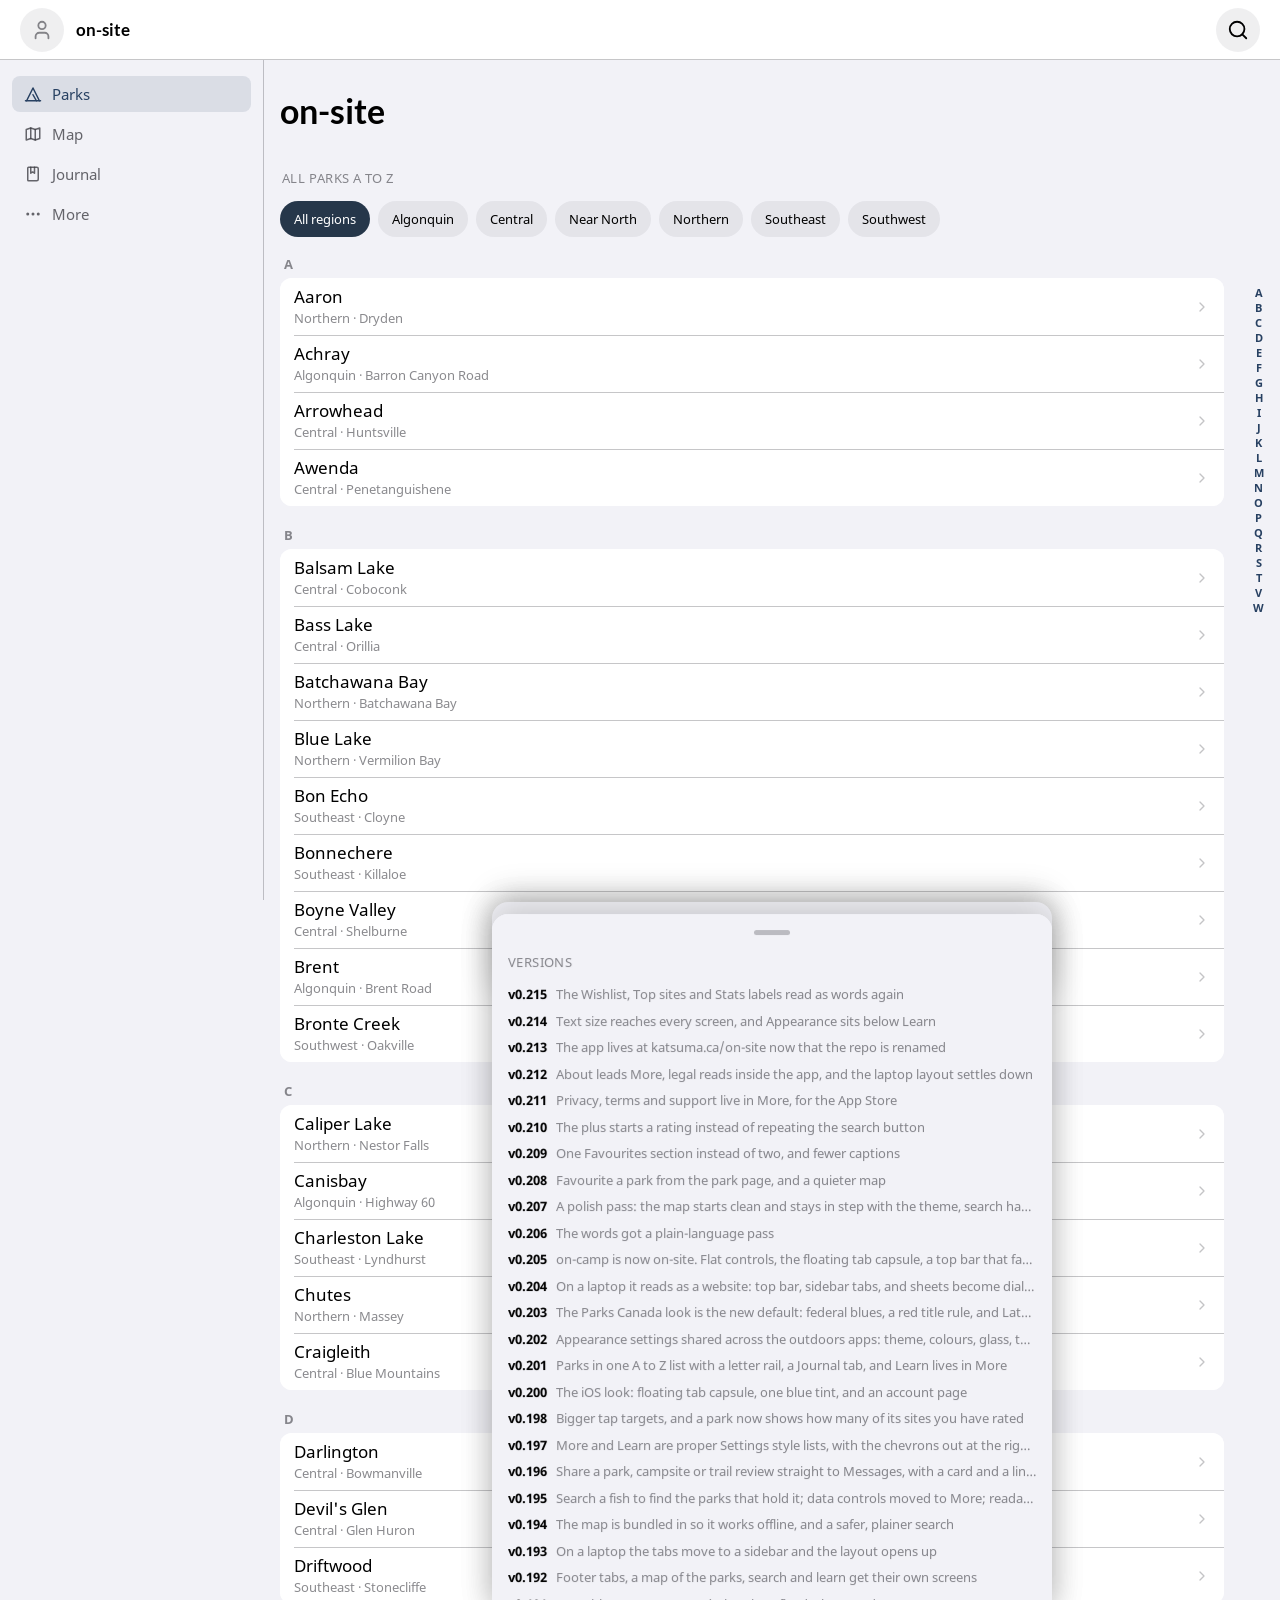
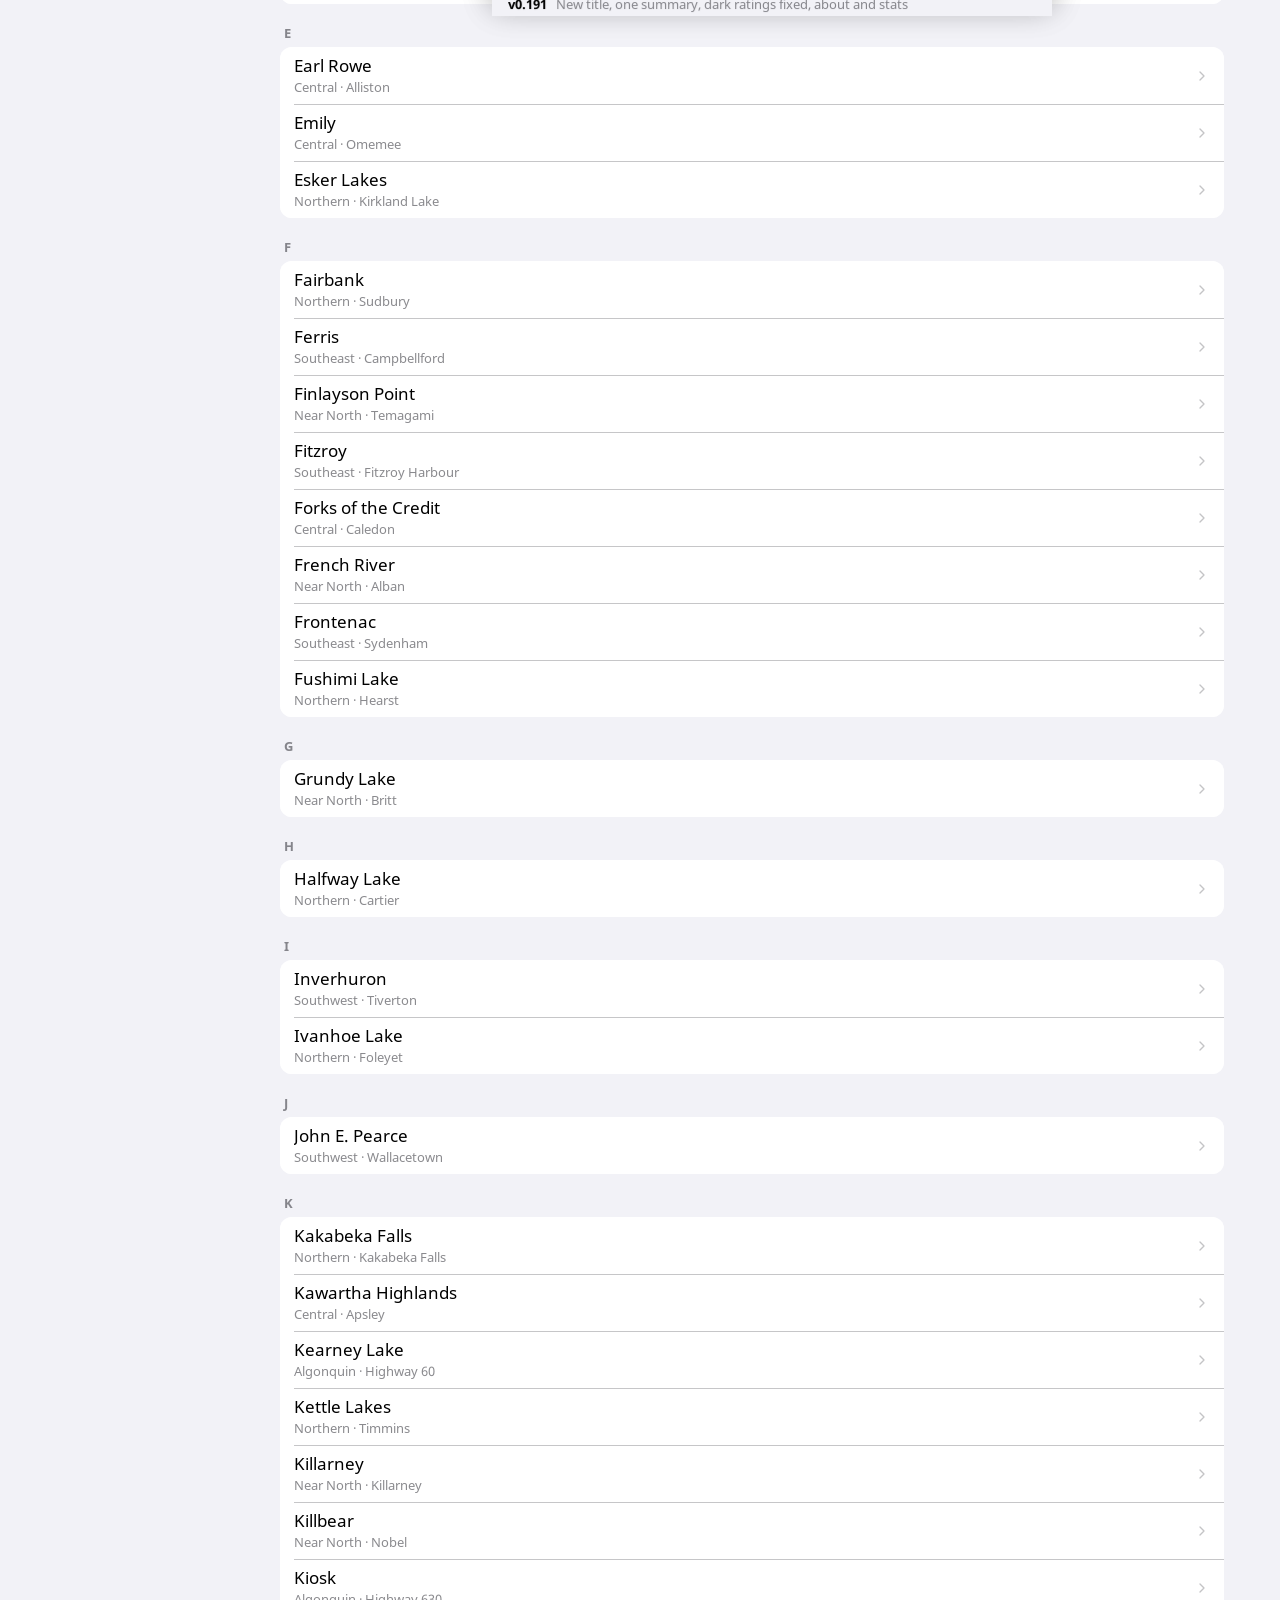
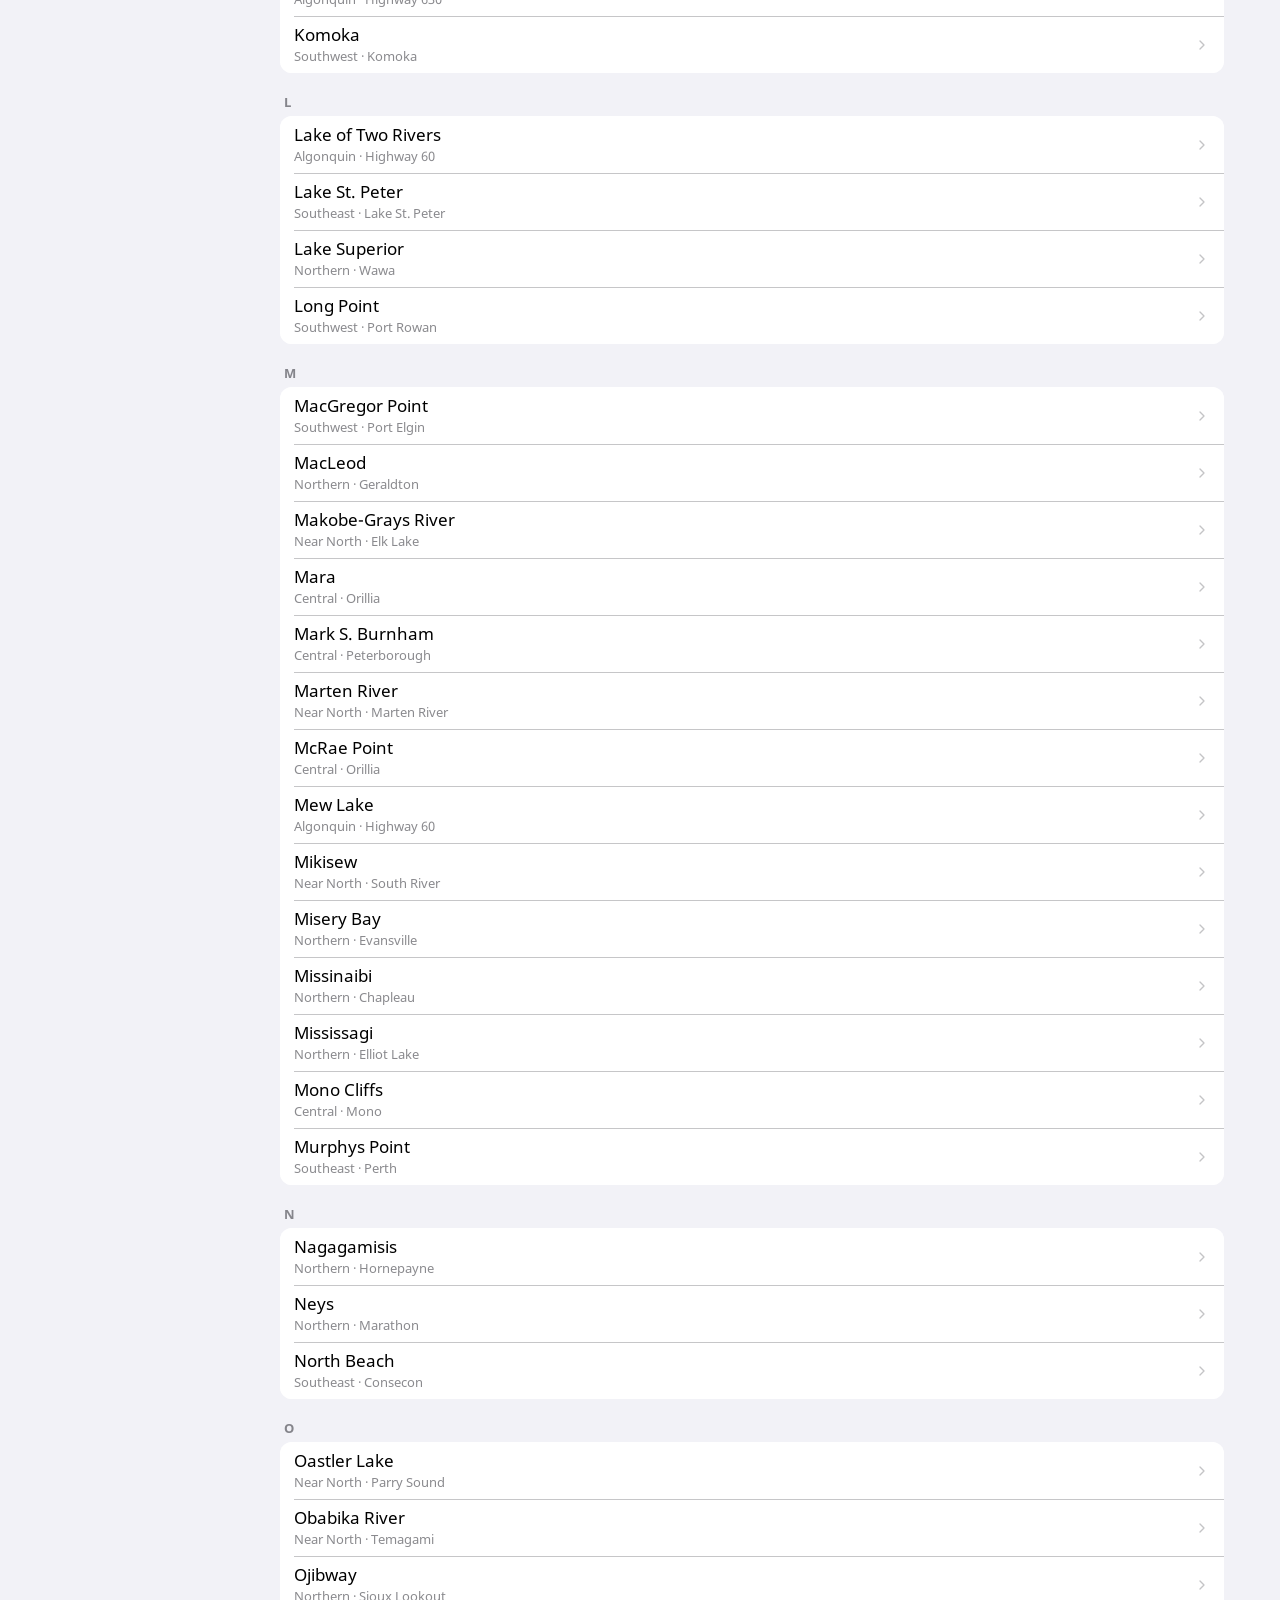
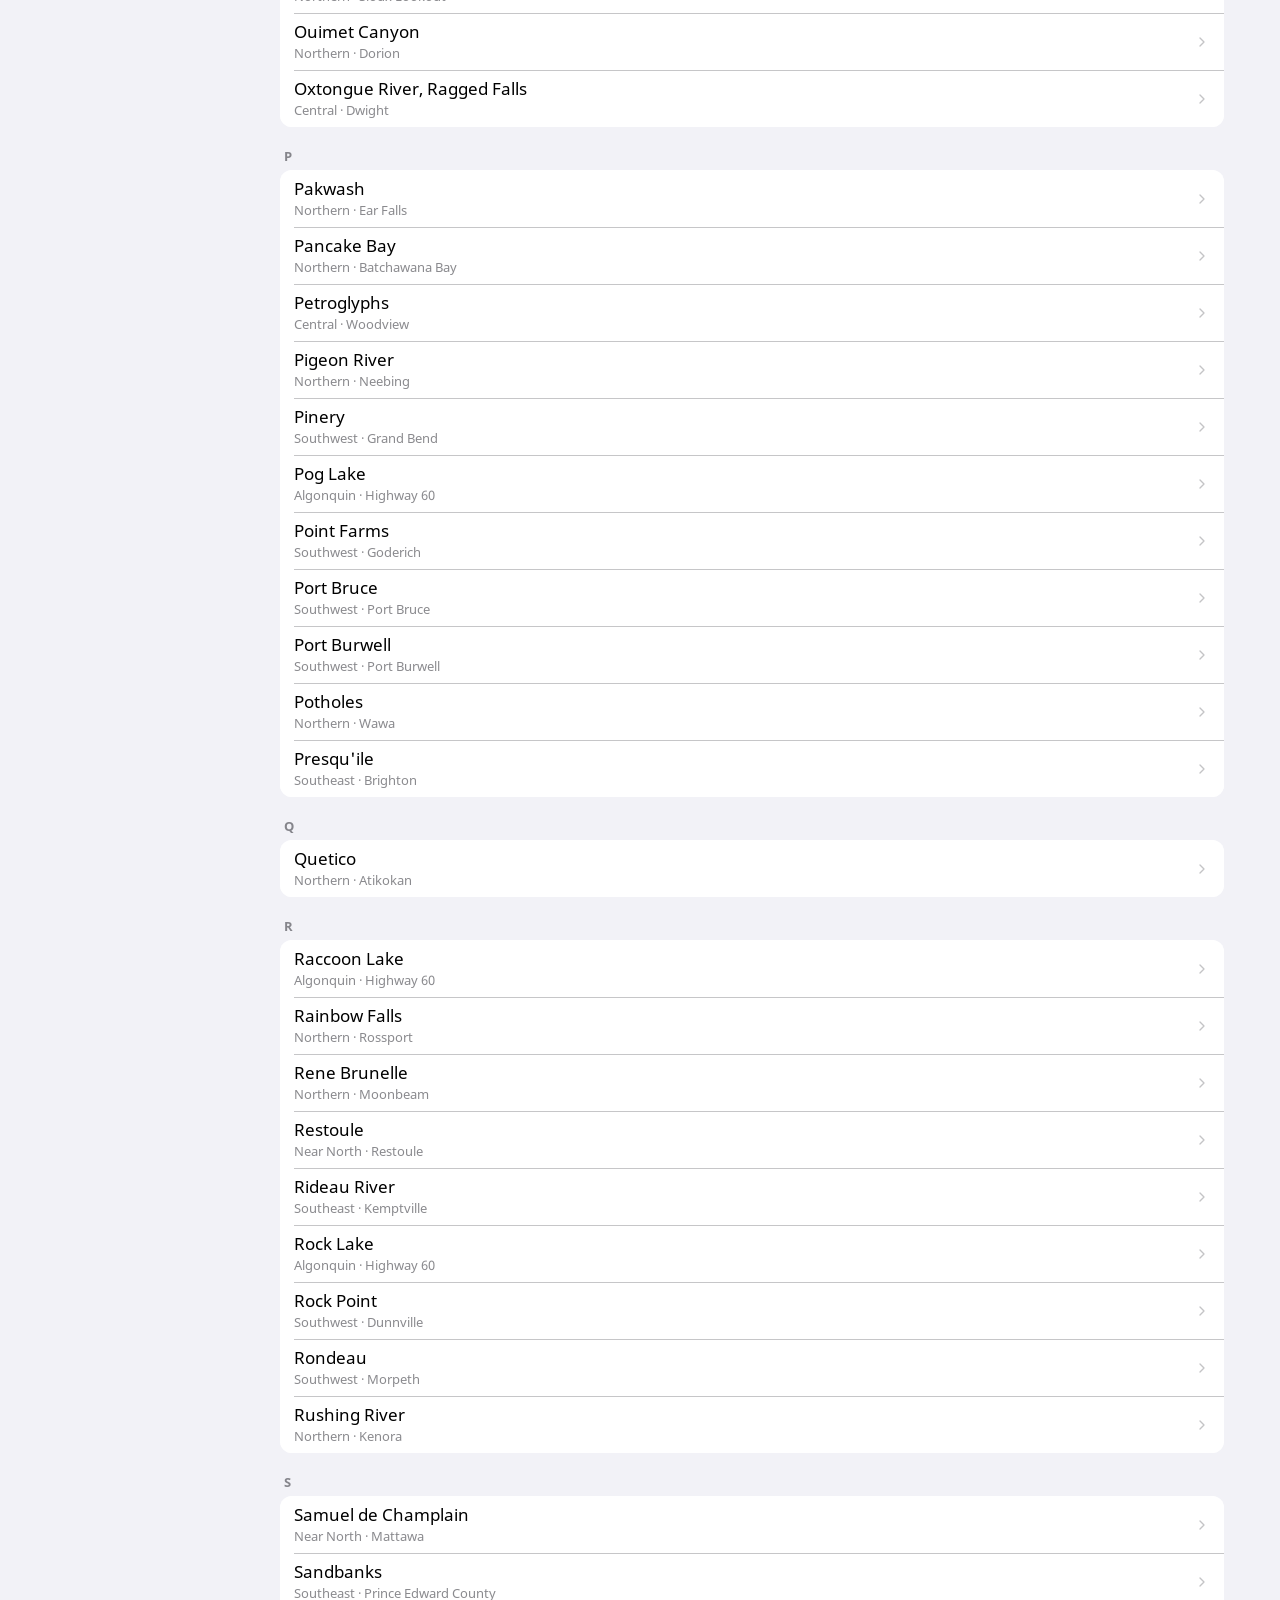
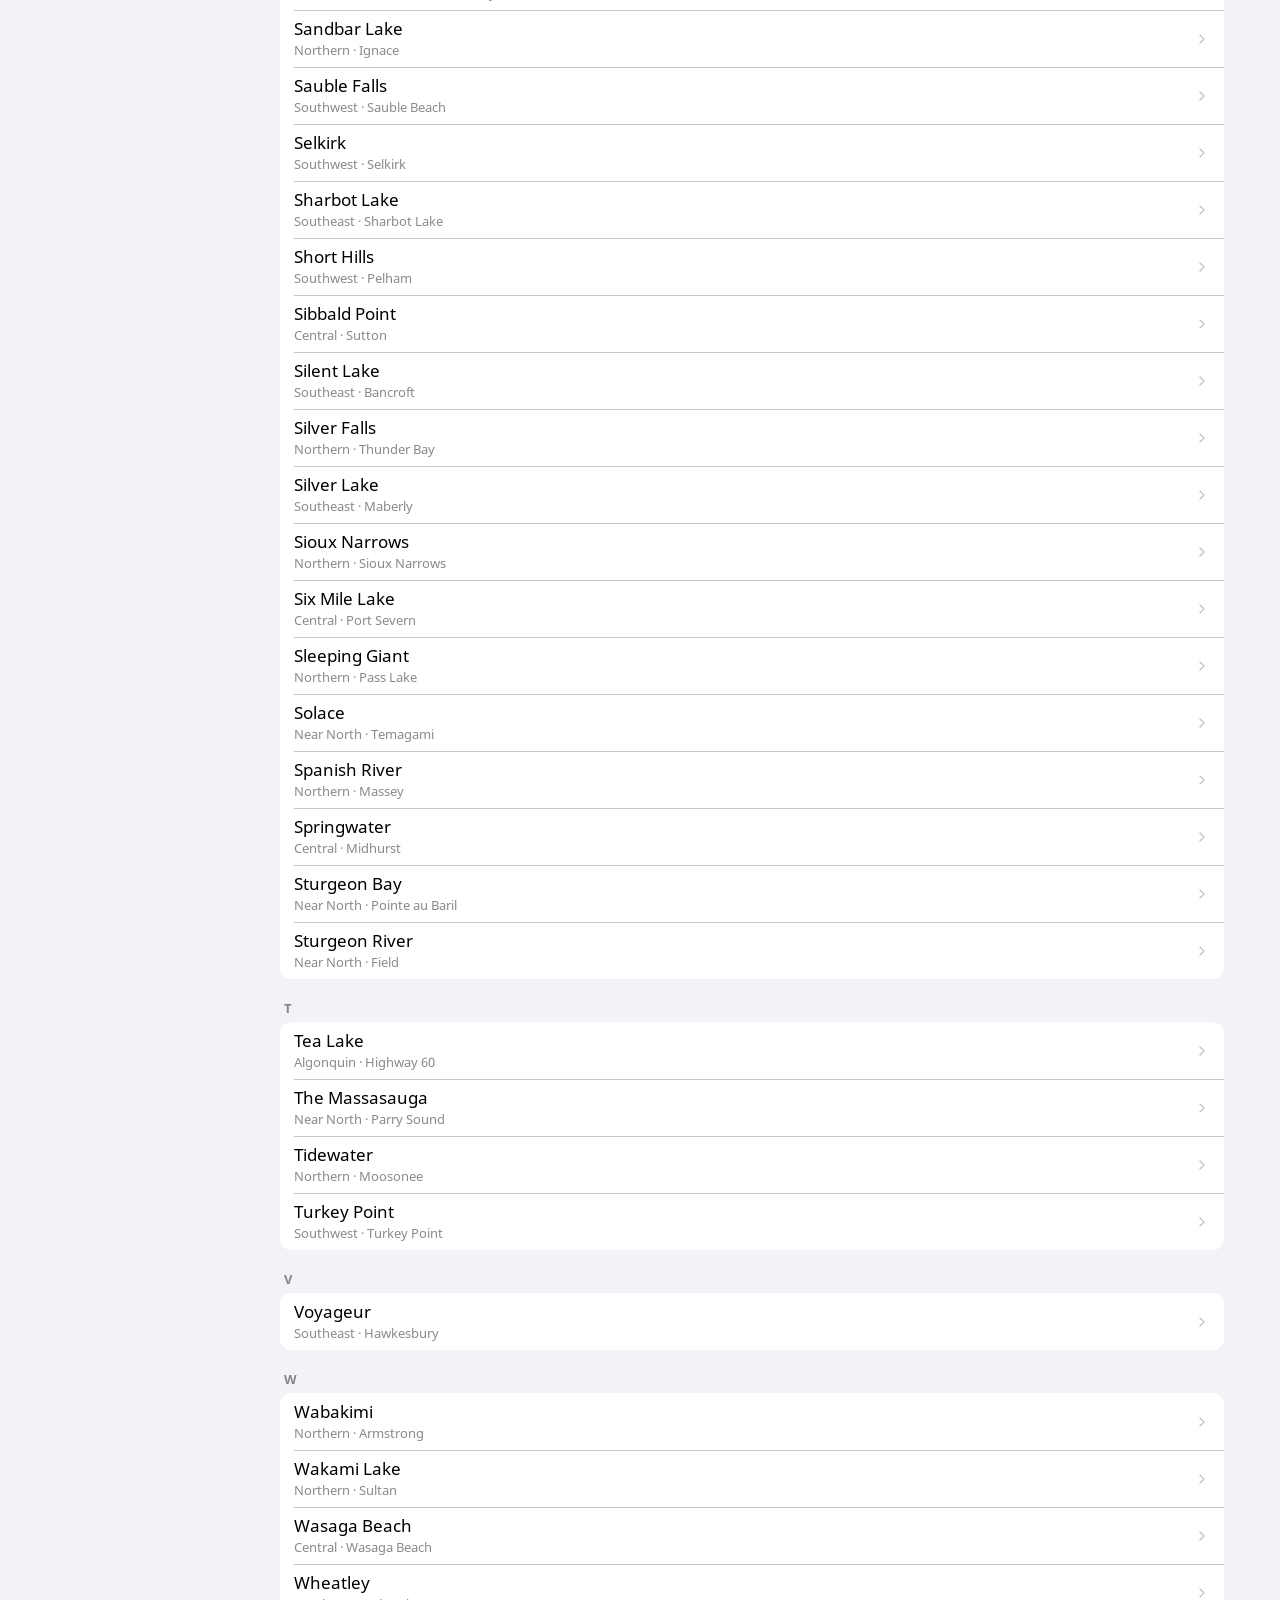
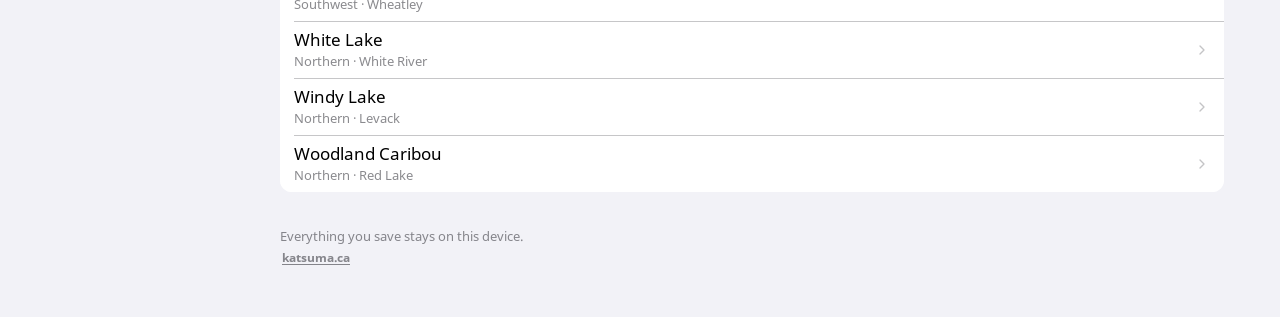
==== commit 79dd37f9: "The park page section labels read as words again Three section labels on the park page rendered as c" ====
--- a/index.html
+++ b/index.html
@@ -222,6 +222,7 @@
 <div class="sheet" id="versionsSheet" role="dialog" aria-modal="true" aria-label="Versions">
   <div class="grabber"></div>
   <div class="kind" style="margin-bottom:12px">Versions</div>
+  <div class="verline"><span class="vv">v0.215</span>The Wishlist, Top sites and Stats labels read as words again</div>
   <div class="verline"><span class="vv">v0.214</span>Text size reaches every screen, and Appearance sits below Learn</div>
   <div class="verline"><span class="vv">v0.213</span>The app lives at katsuma.ca/on-site now that the repo is renamed</div>
   <div class="verline"><span class="vv">v0.212</span>About leads More, legal reads inside the app, and the laptop layout settles down</div>
